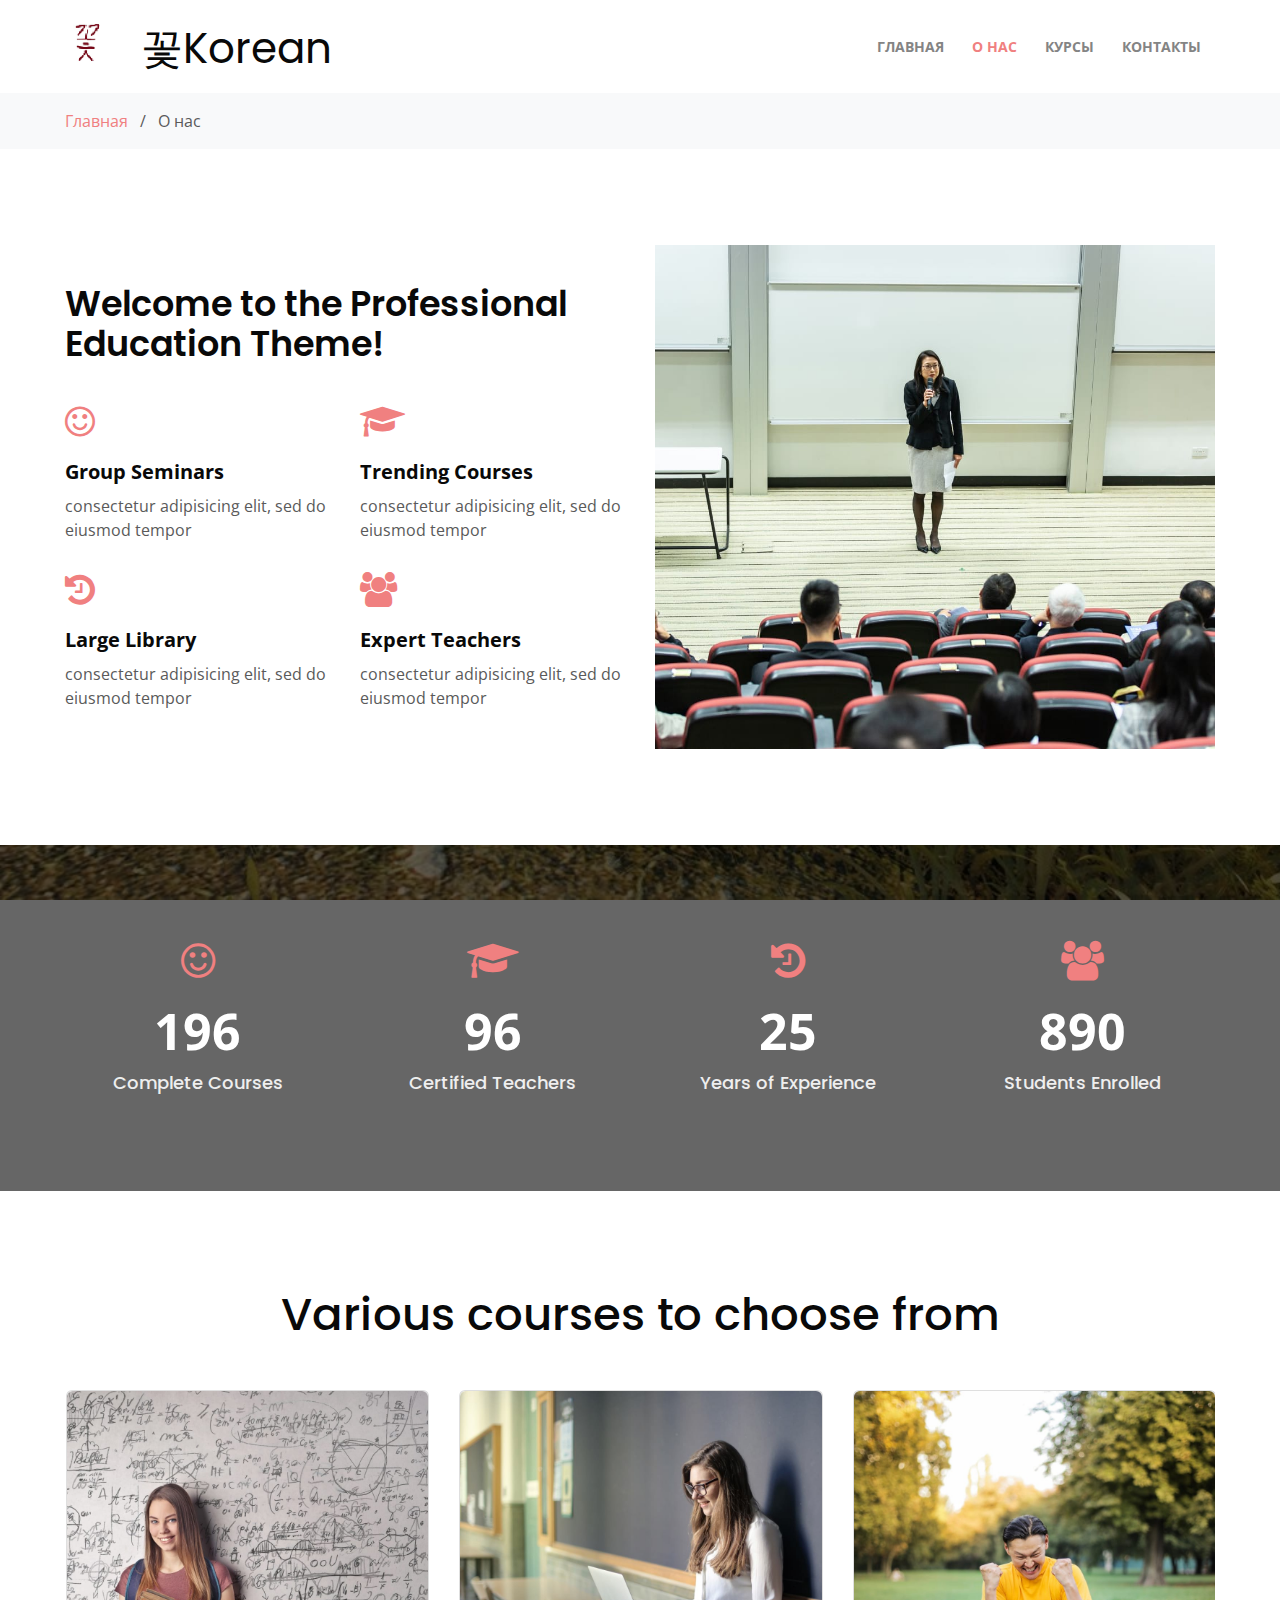
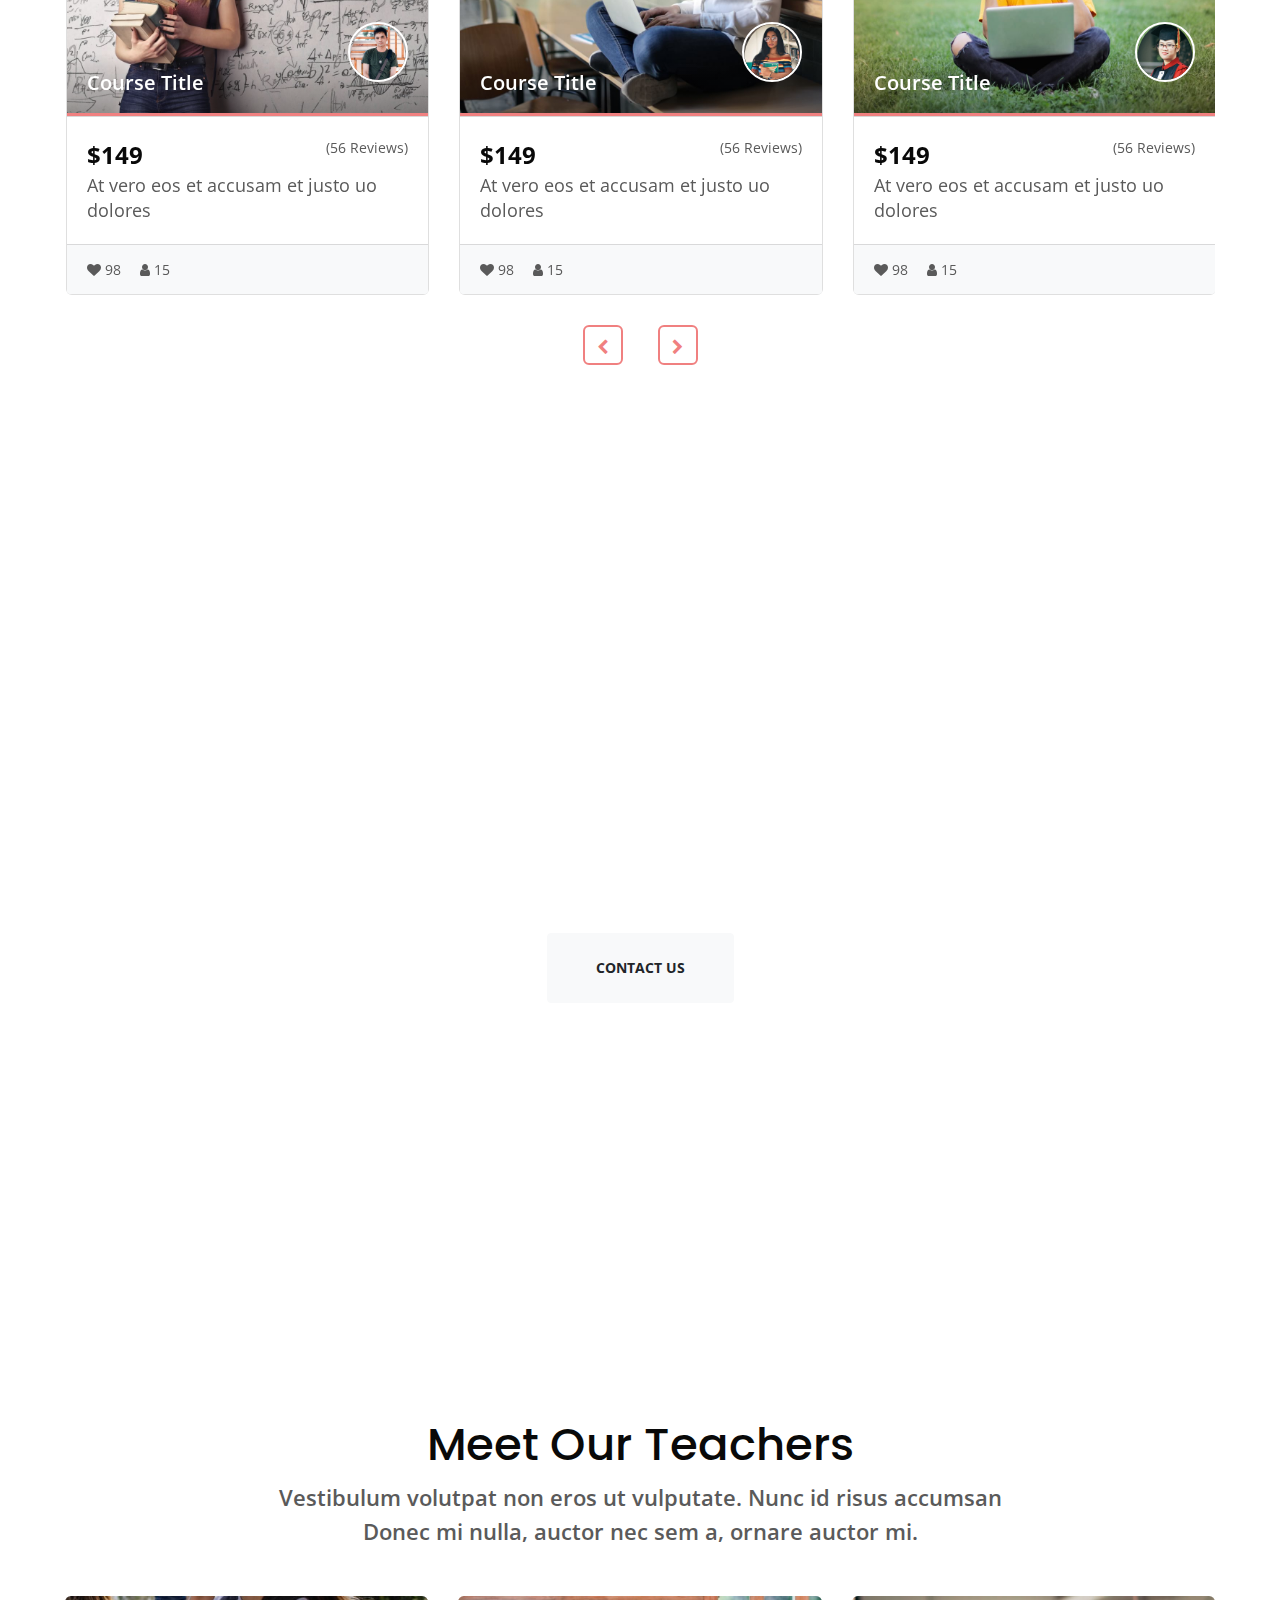
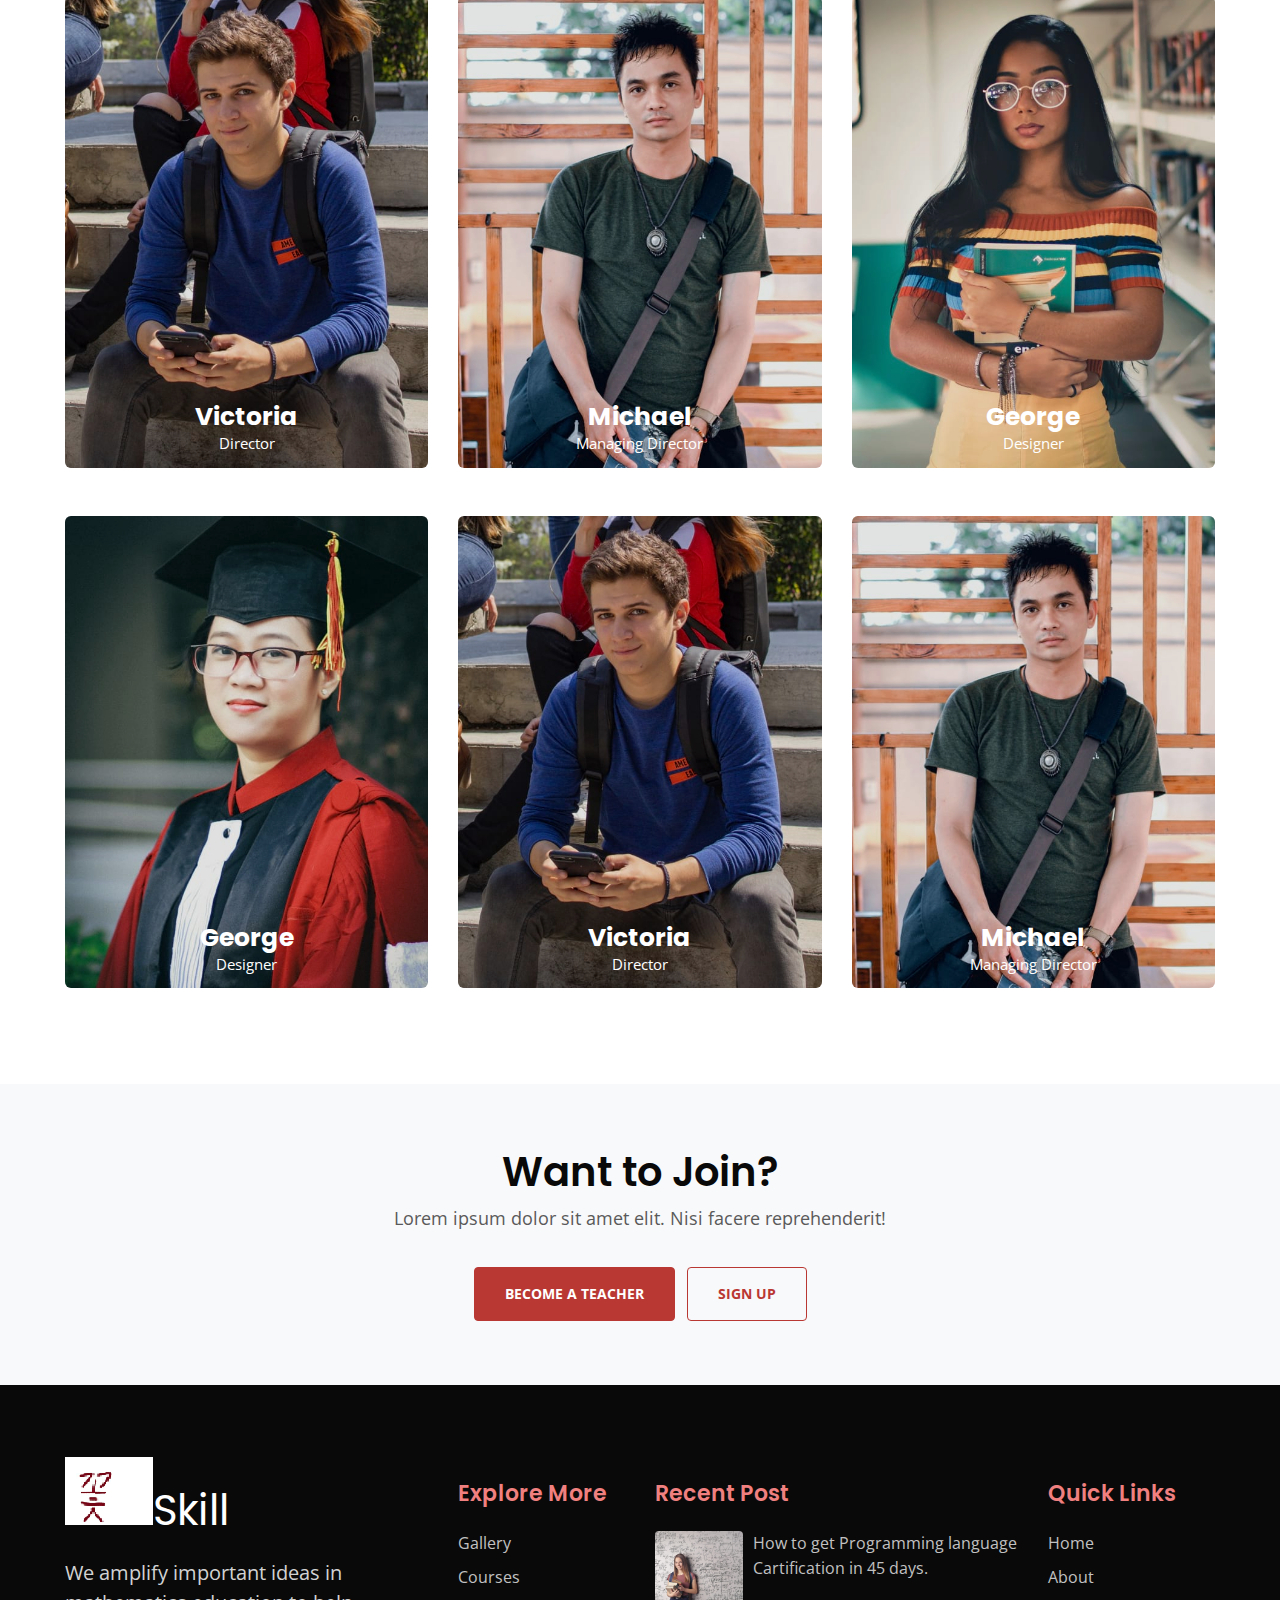
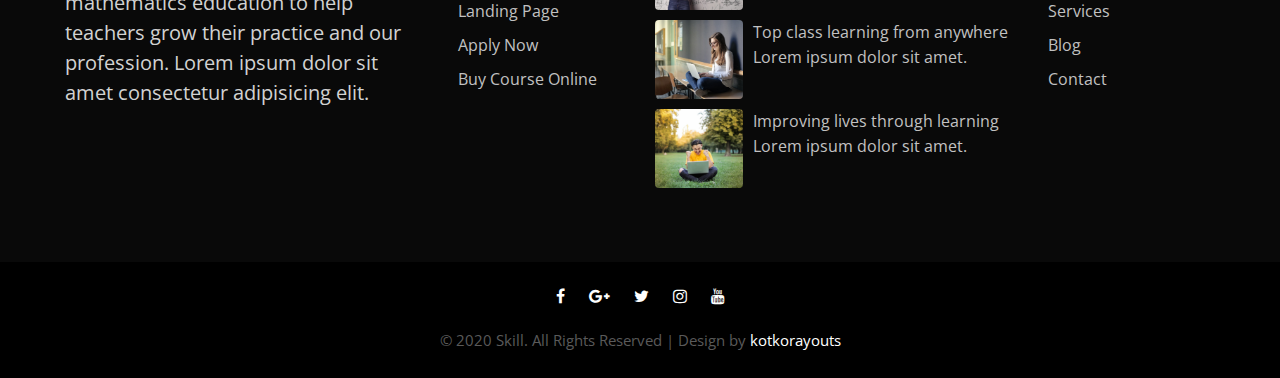
==== about.html @ 59a0b246 "first" ====
<!--
Author: kotkorayouts
Author URL: http://kotkorayouts.com
-->
<!doctype html>
<html lang="ru">
<head>
    <!-- Required meta tags -->
    <meta charset="utf-8">
    <meta name="viewport" content="width=device-width, initial-scale=1, shrink-to-fit=no">

    <title>О нас | Онлайн-Школа KotKorean</title>

    <!-- Google fonts -->
    <link href="//fonts.googleapis.com/css?family=Poppins:100,200,300,400,500,600,700,800,900&display=swap" rel="stylesheet">
    <link href="//fonts.googleapis.com/css?family=Open+Sans:300,400,600,700,800&display=swap" rel="stylesheet">

    <!-- Template CSS -->
    <link rel="stylesheet" href="assets/css/style-starter.css">
</head>
<body>
<!-- header -->
<header class="kotkor-header">
    <div class="hero-header-11">
        <div class="hero-header-11-content">
            <div class="container">
                <nav class="navbar navbar-expand-lg navbar-light py-md-2 py-0 px-0">
                    <a class="navbar-brand" href="index.html">
                        <img src="assets/images/111.png" alt="logo" title="꽃Korean" style="height:50px;" /> 꽃Korean
                    </a>
                    <button class="navbar-toggler collapsed" type="button" data-toggle="collapse" data-target="#navbarSupportedContent"
                            aria-controls="navbarSupportedContent" aria-expanded="false" aria-label="Toggle navigation">
                        <span class="navbar-toggler-icon fa icon-expand fa-bars"></span>
                        <span class="navbar-toggler-icon fa icon-close fa-times"></span>
                    </button>

                    <div class="collapse navbar-collapse" id="navbarSupportedContent">
                        <ul class="navbar-nav ml-auto">
                            <li class="nav-item @@about-active">
                                <a class="nav-link" href="index.html">Главная</a>
                            </li>
                            <li class="nav-item active">
                                <a class="nav-link" href="about.html">О нас <span class="sr-only">(current)</span></a>
                            </li>
                            <li class="nav-item @@services-active">
                                <a class="nav-link" href="services.html">Курсы</a>
                            </li>
                            <li class="nav-item @@contact-active">
                                <a class="nav-link" href="contact.html">Контакты</a>
                            </li>
                        </ul>
                    </div>
                </nav>
            </div>
        </div>
    </div>
</header>
<!-- //header -->
<!-- breadcrum -->
<section class="kotkor-skill-breadcrum">
    <div class="breadcrum">
        <div class="container">
            <p><a href="index.html">Главная</a> &nbsp; / &nbsp; О нас</p>
        </div>
    </div>
</section>
<!-- //breadcrum -->
<section class="kotkor-about1" id="about">
    <div id="cwp23-block" class="py-5">
        <div class="container py-lg-5">
            <div class="row cwp23-content align-items-center">
                <div class="col-lg-6 cwp23-text">
                    <div class="cwp23-title">
                        <h3>Welcome to the
                            Professional Education Theme! </h3>
                    </div>
                    <div class="cwp23-text-cols">
                        <div class="column">
                            <span class="fa fa-smile-o" aria-hidden="true"></span>
                            <a href="services.html">Group Seminars</a>
                            <p>consectetur adipisicing elit, sed do eiusmod tempor </p>
                        </div>
                        <div class="column">
                            <span class="fa fa-graduation-cap" aria-hidden="true"></span>
                            <a href="services.html">Trending Courses</a>
                            <p>consectetur adipisicing elit, sed do eiusmod tempor </p>
                        </div>
                        <div class="column">
                            <span class="fa fa-history" aria-hidden="true"></span>
                            <a href="services.html">Large Library</a>
                            <p>consectetur adipisicing elit, sed do eiusmod tempor </p>
                        </div>
                        <div class="column">
                            <span class="fa fa-users" aria-hidden="true"></span>
                            <a href="services.html">Expert Teachers</a>
                            <p>consectetur adipisicing elit, sed do eiusmod tempor </p>
                        </div>
                    </div>
                </div>
                <div class="col-lg-6 mt-lg-0 mt-5 cwp23-img">
                    <img src="assets/images/g6.jpg" class="img-fluid" alt="" />
                </div>
            </div>
        </div>
    </div>
</section>
<!-- stats -->
<section class="kotkor-stats py-lg-5 py-4" id="stats">
    <div class="gallery-inner container py-md-5 py-4">
        <div class="row stats-con text-white">
            <div class="col-md-3 col-6 stats_info counter_grid">
                <span class="fa fa-smile-o"></span>
                <p class="counter">196</p>
                <h4>Complete Courses</h4>
            </div>
            <div class="col-md-3 col-6 stats_info counter_grid1">
                <span class="fa fa-graduation-cap"></span>
                <p class="counter">96</p>
                <h4>Certified Teachers</h4>
            </div>
            <div class="col-md-3 col-6 stats_info counter_grid mt-md-0 mt-5">
                <span class="fa fa-history"></span>
                <p class="counter">25</p>
                <h4>Years of Experience</h4>
            </div>
            <div class="col-md-3 col-6 stats_info counter_grid2 mt-md-0 mt-5">
                <span class="fa fa-users"></span>
                <p class="counter">890</p>
                <h4>Students Enrolled</h4>
            </div>
        </div>
    </div>
</section>
<!-- //stats -->
<section class="kotkor-courses">
    <div class="blog py-5" id="courses">
        <div class="container py-lg-5">
            <div class="header-section text-center">
                <h3 class="mb-2">Various courses to choose from</h3>
            </div>

            <div class="row mt-md-5 mt-4">
                <div class="col-md-12 mx-auto">
                    <div class="owl-two owl-carousel owl-theme">
                        <div class="item">
                            <div class="card">
                                <div class="card-header p-0 position-relative">
                                    <a href="#url" class="zoom d-block">
                                        <img class="card-img-bottom d-block" src="assets/images/g1.jpg" alt="Card image cap">
                                    </a>
                                    <div class="author">
                                        <div class="author-image">
                                            <img src="assets/images/student2.jpg" class="img-fluid rounded-circle" title="Adam Ster" alt="author image">
                                        </div>
                                        <div class="course-title">
                                            <a href="#url">Course Title</a>
                                        </div>
                                    </div>
                                </div>
                                <div class="card-body course-details">
                                    <div class="price-review d-flex justify-content-between mb-1align-items-center">
                                        <p>$149</p>
                                        <a href="#url" class="reviews d-inline-block">(56 Reviews)</a>
                                    </div>
                                    <a href="#url" class="course-desc">At vero eos et accusam et
                                        justo uo dolores</a>
                                </div>
                                <div class="card-footer course-price-view">
                                    <ul class="blog-list">
                                        <li>
                                            <a href="#url"><span class="fa fa-heart"></span> 98</a>
                                        </li>
                                        <li>
                                            <a href="#url"><span class="fa fa-user"></span> 15</a>
                                        </li>
                                    </ul>
                                </div>
                            </div>
                        </div>

                        <div class="item">
                            <div class="card">
                                <div class="card-header p-0 position-relative">
                                    <a href="#url" class="zoom d-block">
                                        <img class="card-img-bottom d-block" src="assets/images/g2.jpg" alt="Card image cap">
                                    </a>
                                    <div class="author">
                                        <div class="author-image">
                                            <img src="assets/images/student3.jpg" class="img-fluid rounded-circle" title="Adam Ster" alt="author image">
                                        </div>
                                        <div class="course-title">
                                            <a href="#url">Course Title</a>
                                        </div>
                                    </div>
                                </div>
                                <div class="card-body course-details">
                                    <div class="price-review d-flex justify-content-between mb-1align-items-center">
                                        <p>$149</p>
                                        <a href="#url" class="reviews d-inline-block">(56 Reviews)</a>
                                    </div>
                                    <a href="#url" class="course-desc">At vero eos et accusam et
                                        justo uo dolores</a>
                                </div>
                                <div class="card-footer course-price-view">
                                    <ul class="blog-list">
                                        <li>
                                            <a href="#url"><span class="fa fa-heart"></span> 98</a>
                                        </li>
                                        <li>
                                            <a href="#url"><span class="fa fa-user"></span> 15</a>
                                        </li>
                                    </ul>
                                </div>
                            </div>
                        </div>

                        <div class="item">
                            <div class="card">
                                <div class="card-header p-0 position-relative">
                                    <a href="#url" class="zoom d-block">
                                        <img class="card-img-bottom d-block" src="assets/images/g3.jpg" alt="Card image cap">
                                    </a>
                                    <div class="author">
                                        <div class="author-image">
                                            <img src="assets/images/student4.jpg" class="img-fluid rounded-circle" title="Adam Ster" alt="author image">
                                        </div>
                                        <div class="course-title">
                                            <a href="#url">Course Title</a>
                                        </div>
                                    </div>
                                </div>
                                <div class="card-body course-details">
                                    <div class="price-review d-flex justify-content-between mb-1align-items-center">
                                        <p>$149</p>
                                        <a href="#url" class="reviews d-inline-block">(56 Reviews)</a>
                                    </div>
                                    <a href="#url" class="course-desc">At vero eos et accusam et
                                        justo uo dolores</a>
                                </div>
                                <div class="card-footer course-price-view">
                                    <ul class="blog-list">
                                        <li>
                                            <a href="#url"><span class="fa fa-heart"></span> 98</a>
                                        </li>
                                        <li>
                                            <a href="#url"><span class="fa fa-user"></span> 15</a>
                                        </li>
                                    </ul>
                                </div>
                            </div>
                        </div>

                        <div class="item">
                            <div class="card">
                                <div class="card-header p-0 position-relative">
                                    <a href="#url" class="zoom d-block">
                                        <img class="card-img-bottom d-block" src="assets/images/g5.jpg" alt="Card image cap">
                                    </a>
                                    <div class="author">
                                        <div class="author-image">
                                            <img src="assets/images/student1.jpg" class="img-fluid rounded-circle" title="Adam Ster" alt="author image">
                                        </div>
                                        <div class="course-title">
                                            <a href="#url">Course Title</a>
                                        </div>
                                    </div>
                                </div>
                                <div class="card-body course-details">
                                    <div class="price-review d-flex justify-content-between mb-1align-items-center">
                                        <p>$149</p>
                                        <a href="#url" class="reviews d-inline-block">(56 Reviews)</a>
                                    </div>
                                    <a href="#url" class="course-desc">At vero eos et accusam et
                                        justo uo dolores</a>
                                </div>
                                <div class="card-footer course-price-view">
                                    <ul class="blog-list">
                                        <li>
                                            <a href="#url"><span class="fa fa-heart"></span> 98</a>
                                        </li>
                                        <li>
                                            <a href="#url"><span class="fa fa-user"></span> 15</a>
                                        </li>
                                    </ul>
                                </div>
                            </div>
                        </div>

                    </div>
                </div>
            </div>

        </div>
    </div>
</section>
<!--  Intro section -->
<section class="kotkor-intro" id="intro">
    <div class="new-block top-bottom">
        <div class="container">
            <div class="middle-section text-center">
                <div class="section-width mb-5">
                    <h2 class="mb-5">We are true to ourselves, and commit to always perform at our best.</h2>
                    <a href="contact.html" class="btn btn-light theme-button py-2 px-5">Contact Us</a>
                </div>
            </div>
        </div>
    </div>
</section>
<!--  //Intro section -->
<!-- team -->
<section class="kotkor-team" id="team">
    <div class="team-block py-5">
        <div class="container py-lg-5">
            <div class="wthree-title">
                <div class="header-section text-center">
                    <h3 class="mb-2">Meet Our Teachers</h3>
                    <p>Vestibulum volutpat non eros ut vulputate. Nunc id risus accumsan Donec
                        mi nulla, auctor nec sem a, ornare auctor mi.</p>
                </div>
            </div>
            <div class="row">
                <div class="col-lg-4 col-sm-6 mt-5">
                    <div class="box16">
                        <a href="#url"><img src="assets/images/student1.jpg" alt="" class="img-fluid" /></a>
                        <div class="box-content">
                            <h3 class="title"><a href="#url">Victoria</a></h3>
                            <span class="post">Director</span>
                            <ul class="social">
                                <li>
                                    <a href="#" class="facebook">
                                        <span class="fa fa-facebook-f"></span>
                                    </a>
                                </li>
                                <li>
                                    <a href="#" class="twitter">
                                        <span class="fa fa-twitter"></span>
                                    </a>
                                </li>
                            </ul>
                        </div>
                    </div>
                </div>
                <div class="col-lg-4 col-sm-6 mt-5">
                    <div class="box16">
                        <a href="#url"><img src="assets/images/student2.jpg" alt="" class="img-fluid" /></a>
                        <div class="box-content">
                            <h3 class="title"><a href="#url">Michael</a></h3>
                            <span class="post">Managing Director</span>
                            <ul class="social">
                                <li>
                                    <a href="#" class="facebook">
                                        <span class="fa fa-facebook-f"></span>
                                    </a>
                                </li>
                                <li>
                                    <a href="#" class="twitter">
                                        <span class="fa fa-twitter"></span>
                                    </a>
                                </li>
                            </ul>
                        </div>
                    </div>
                </div>
                <div class="col-lg-4 col-sm-6 mt-5">
                    <div class="box16">
                        <a href="#url"><img src="assets/images/student3.jpg" alt="" class="img-fluid" /></a>
                        <div class="box-content">
                            <h3 class="title"><a href="#url">George</a></h3>
                            <span class="post">Designer</a></span>
                            <ul class="social">
                                <li>
                                    <a href="#" class="facebook">
                                        <span class="fa fa-facebook-f"></span>
                                    </a>
                                </li>
                                <li>
                                    <a href="#" class="twitter">
                                        <span class="fa fa-twitter"></span>
                                    </a>
                                </li>
                            </ul>
                        </div>
                    </div>
                </div>
                <div class="col-lg-4 col-sm-6 mt-5">
                    <div class="box16">
                        <a href="#url"><img src="assets/images/student4.jpg" alt="" class="img-fluid" /></a>
                        <div class="box-content">
                            <h3 class="title"><a href="#url">George</a></h3>
                            <span class="post">Designer</a></span>
                            <ul class="social">
                                <li>
                                    <a href="#" class="facebook">
                                        <span class="fa fa-facebook-f"></span>
                                    </a>
                                </li>
                                <li>
                                    <a href="#" class="twitter">
                                        <span class="fa fa-twitter"></span>
                                    </a>
                                </li>
                            </ul>
                        </div>
                    </div>
                </div>
                <div class="col-lg-4 col-sm-6 mt-5">
                    <div class="box16">
                        <a href="#url"><img src="assets/images/student1.jpg" alt="" class="img-fluid" /></a>
                        <div class="box-content">
                            <h3 class="title"><a href="#url">Victoria</a></h3>
                            <span class="post">Director</span>
                            <ul class="social">
                                <li>
                                    <a href="#" class="facebook">
                                        <span class="fa fa-facebook-f"></span>
                                    </a>
                                </li>
                                <li>
                                    <a href="#" class="twitter">
                                        <span class="fa fa-twitter"></span>
                                    </a>
                                </li>
                            </ul>
                        </div>
                    </div>
                </div>
                <div class="col-lg-4 col-sm-6 mt-5">
                    <div class="box16">
                        <a href="#url"><img src="assets/images/student2.jpg" alt="" class="img-fluid" /></a>
                        <div class="box-content">
                            <h3 class="title"><a href="#url">Michael</a></h3>
                            <span class="post">Managing Director</span>
                            <ul class="social">
                                <li>
                                    <a href="#" class="facebook">
                                        <span class="fa fa-facebook-f"></span>
                                    </a>
                                </li>
                                <li>
                                    <a href="#" class="twitter">
                                        <span class="fa fa-twitter"></span>
                                    </a>
                                </li>
                            </ul>
                        </div>
                    </div>
                </div>
            </div>
        </div>
    </div>
</section>
<!-- //team -->
<section class="kotkor-quote py-5">
    <div class="container py-lg-3">
        <h3>Want to Join?</h3>
        <p>Lorem ipsum dolor sit amet elit. Nisi facere reprehenderit!</p>
        <a href="contact.html" class="btn btn-secondary theme-button">Become a Teacher</a>
        <a href="#signup.html" class="btn btn-outline-secondary theme-button ml-2">Sign Up</a>
    </div>
</section>
<!-- footer -->
<footer class="kotkor-footer-29-main" id="footer">
    <div class="footer-29 py-5">
        <div class="container pb-lg-3">
            <div class="row footer-top-29">
                <div class="col-lg-4 col-md-6 footer-list-29 footer-1 mt-md-4">
                    <a class="footer-logo mb-md-3 mb-2" href="#url"><img src="assets/images/111.png" alt="" />Skill</a>
                    <p>We amplify important ideas in mathematics education to help teachers grow their practice and our profession. Lorem ipsum dolor sit
                        amet consectetur adipisicing elit.</p>
                </div>
                <div class="col-lg-2 col-md-6 footer-list-29 footer-2 mt-5">
                    <h6 class="footer-title-29">Explore More</h6>
                    <ul>
                        <li><a href="#gallery.html">Gallery</a></li>
                        <li><a href="#courses.html">Courses</a></li>
                        <li><a href="#landing-single.html">Landing Page</a></li>
                        <li><a href="#signup.html">Apply Now</a></li>
                        <li><a href="contact.html">Buy Course Online</a></li>
                    </ul>
                </div>
                <div class="col-lg-4 col-md-6 footer-list-29 footer-3 mt-5">
                    <div class="properties">
                        <h6 class="footer-title-29">Recent Post</h6>
                        <a class="d-grid twitter-feed" href="#blog-single.html">
                            <img src="assets/images/g1.jpg" class="img-fluid rounded" alt="">
                            <p>How to get Programming language Cartification in 45 days.</p>
                        </a>
                        <a class="d-grid twitter-feed" href="#blog-single.html">
                            <img src="assets/images/g2.jpg" class="img-fluid rounded" alt="">
                            <p>Top class learning from anywhere Lorem ipsum dolor sit amet.</p>
                        </a>
                        <a class="d-grid twitter-feed" href="#blog-single.html">
                            <img src="assets/images/g3.jpg" class="img-fluid rounded" alt="">
                            <p>Improving lives through learning Lorem ipsum dolor sit amet.</p>
                        </a>
                    </div>
                </div>
                <div class="col-lg-2 col-md-6 footer-list-29 footer-4 mt-5">
                    <h6 class="footer-title-29">Quick Links</h6>
                    <ul>
                        <li><a href="index.html">Home</a></li>
                        <li><a href="about.html">About</a></li>
                        <li><a href="services.html">Services</a></li>
                        <li><a href="#blog.html"> Blog</a></li>
                        <li><a href="contact.html">Contact</a></li>
                    </ul>
                </div>
            </div>
        </div>
    </div>
    <div id="footers14-block" class="py-3">
        <div class="container">
            <div class="footers14-bottom text-center">
                <div class="social">
                    <a href="#facebook" class="facebook"><span class="fa fa-facebook" aria-hidden="true"></span></a>
                    <a href="#google" class="google"><span class="fa fa-google-plus" aria-hidden="true"></span></a>
                    <a href="#twitter" class="twitter"><span class="fa fa-twitter" aria-hidden="true"></span></a>
                    <a href="#instagram" class="instagram"><span class="fa fa-instagram" aria-hidden="true"></span></a>
                    <a href="#youtube" class="youtube"><span class="fa fa-youtube" aria-hidden="true"></span></a>
                </div>
                <div class="copyright mt-1">
                    <p>&copy; 2020 Skill. All Rights Reserved | Design by <a href="https://kotkorayouts.com/">kotkorayouts</a></p>
                </div>
            </div>
        </div>
    </div>

    <!-- move top -->
    <button onclick="topFunction()" id="movetop" title="Go to top">
        <span class="fa fa-angle-up" aria-hidden="true"></span>
    </button>
    <script>
        // When the user scrolls down 20px from the top of the document, show the button
        window.onscroll = function () {
            scrollFunction()
        };

        function scrollFunction() {
            if (document.body.scrollTop > 20 || document.documentElement.scrollTop > 20) {
                document.getElementById("movetop").style.display = "block";
            } else {
                document.getElementById("movetop").style.display = "none";
            }
        }

        // When the user clicks on the button, scroll to the top of the document
        function topFunction() {
            document.body.scrollTop = 0;
            document.documentElement.scrollTop = 0;
        }
    </script>
    <!-- /move top -->

</footer>
<!-- Footer -->

<!-- jQuery and Bootstrap JS -->
<script src="assets/js/jquery-3.3.1.min.js"></script>
<script src="assets/js/bootstrap.min.js"></script>

<!-- Template JavaScript -->

<!-- stats number counter-->
<script src="assets/js/jquery.waypoints.min.js"></script>
<script src="assets/js/jquery.countup.js"></script>
<script>
    $('.counter').countUp();
</script>
<!-- //stats number counter -->


<!-- testimonials owlcarousel -->
<script src="assets/js/owl.carousel.js"></script>

<!-- script for owlcarousel -->
<script>
    $(document).ready(function () {
        $('.owl-one').owlCarousel({
            loop: true,
            margin: 0,
            nav: false,
            responsiveClass: true,
            autoplay: false,
            autoplayTimeout: 5000,
            autoplaySpeed: 1000,
            autoplayHoverPause: false,
            responsive: {
                0: {
                    items: 1,
                    nav: false
                },
                480: {
                    items: 1,
                    nav: false
                },
                667: {
                    items: 1,
                    nav: false
                },
                1000: {
                    items: 1,
                    nav: false
                }
            }
        })
    })
</script>
<!-- //script for owlcarousel -->
<!-- //testimonials owlcarousel -->

<!-- script for courses -->
<script>
    $(document).ready(function () {
        $('.owl-two').owlCarousel({
            loop: true,
            margin: 30,
            nav: false,
            responsiveClass: true,
            autoplay: false,
            autoplayTimeout: 5000,
            autoplaySpeed: 1000,
            autoplayHoverPause: false,
            responsive: {
                0: {
                    items: 1,
                    nav: false
                },
                480: {
                    items: 1,
                    nav: false
                },
                667: {
                    items: 2,
                    nav: false
                },
                1000: {
                    items: 3,
                    nav: false
                }
            }
        })
    })
</script>
<!-- //script for courses -->

<!-- disable body scroll which navbar is in active -->
<script>
    $(function () {
        $('.navbar-toggler').click(function () {
            $('body').toggleClass('noscroll');
        })
    });
</script>
<!-- disable body scroll which navbar is in active -->

</body>

</html>
---- assets/css/style-starter.css ----
@charset "UTF-8";

@font-face {
  font-family: 'FontAwesome';
  src: url("../fonts/fontawesome-webfont.eot?v=4.7.0");
  src: url("../fonts/fontawesome-webfont.eot?#iefix&v=4.7.0") format("embedded-opentype"), url("../fonts/fontawesome-webfont.woff2?v=4.7.0") format("woff2"), url("../fonts/fontawesome-webfont.woff?v=4.7.0") format("woff"), url("../fonts/fontawesome-webfont.ttf?v=4.7.0") format("truetype"), url("../fonts/fontawesome-webfont.svg?v=4.7.0#fontawesomeregular") format("svg");
  font-weight: normal;
  font-style: normal; }

.fa {
  display: inline-block;
  font: normal normal normal 14px/1 FontAwesome;
  font-size: inherit;
  text-rendering: auto;
  -webkit-font-smoothing: antialiased;
  -moz-osx-font-smoothing: grayscale; }

.fa-lg {
  font-size: 1.33333em;
  line-height: 0.75em;
  vertical-align: -15%; }

.fa-2x {
  font-size: 2em; }

.fa-3x {
  font-size: 3em; }

.fa-4x {
  font-size: 4em; }

.fa-5x {
  font-size: 5em; }

.fa-fw {
  width: 1.28571em;
  text-align: center; }

.fa-ul {
  padding-left: 0;
  margin-left: 2.14286em;
  list-style-type: none; }
  .fa-ul > li {
    position: relative; }

.fa-li {
  position: absolute;
  left: -2.14286em;
  width: 2.14286em;
  top: 0.14286em;
  text-align: center; }
  .fa-li.fa-lg {
    left: -1.85714em; }

.fa-border {
  padding: .2em .25em .15em;
  border: solid 0.08em #eee;
  border-radius: .1em; }

.fa-pull-left {
  float: left; }

.fa-pull-right {
  float: right; }

.fa.fa-pull-left {
  margin-right: .3em; }

.fa.fa-pull-right {
  margin-left: .3em; }

/* Deprecated as of 4.4.0 */
.pull-right {
  float: right; }

.pull-left {
  float: left; }

.fa.pull-left {
  margin-right: .3em; }

.fa.pull-right {
  margin-left: .3em; }

.fa-spin {
  -webkit-animation: fa-spin 2s infinite linear;
  animation: fa-spin 2s infinite linear; }

.fa-pulse {
  -webkit-animation: fa-spin 1s infinite steps(8);
  animation: fa-spin 1s infinite steps(8); }

@-webkit-keyframes fa-spin {
  0% {
    transform: rotate(0deg); }
  100% {
    transform: rotate(359deg); } }

@keyframes fa-spin {
  0% {
    transform: rotate(0deg); }
  100% {
    transform: rotate(359deg); } }

.fa-rotate-90 {
  -ms-filter: "progid:DXImageTransform.Microsoft.BasicImage(rotation=1)";
  transform: rotate(90deg); }

.fa-rotate-180 {
  -ms-filter: "progid:DXImageTransform.Microsoft.BasicImage(rotation=2)";
  transform: rotate(180deg); }

.fa-rotate-270 {
  -ms-filter: "progid:DXImageTransform.Microsoft.BasicImage(rotation=3)";
  transform: rotate(270deg); }

.fa-flip-horizontal {
  -ms-filter: "progid:DXImageTransform.Microsoft.BasicImage(rotation=0, mirror=1)";
  transform: scale(-1, 1); }

.fa-flip-vertical {
  -ms-filter: "progid:DXImageTransform.Microsoft.BasicImage(rotation=2, mirror=1)";
  transform: scale(1, -1); }

:root .fa-rotate-90,
:root .fa-rotate-180,
:root .fa-rotate-270,
:root .fa-flip-horizontal,
:root .fa-flip-vertical {
  -webkit-filter: none;
          filter: none; }

.fa-stack {
  position: relative;
  display: inline-block;
  width: 2em;
  height: 2em;
  line-height: 2em;
  vertical-align: middle; }

.fa-stack-1x, .fa-stack-2x {
  position: absolute;
  left: 0;
  width: 100%;
  text-align: center; }

.fa-stack-1x {
  line-height: inherit; }

.fa-stack-2x {
  font-size: 2em; }

.fa-inverse {
  color: #fff; }

/* Font Awesome uses the Unicode Private Use Area (PUA) to ensure screen
   readers do not read off random characters that represent icons */
.fa-glass:before {
  content: ""; }

.fa-music:before {
  content: ""; }

.fa-search:before {
  content: ""; }

.fa-envelope-o:before {
  content: ""; }

.fa-heart:before {
  content: ""; }

.fa-star:before {
  content: ""; }

.fa-star-o:before {
  content: ""; }

.fa-user:before {
  content: ""; }

.fa-film:before {
  content: ""; }

.fa-th-large:before {
  content: ""; }

.fa-th:before {
  content: ""; }

.fa-th-list:before {
  content: ""; }

.fa-check:before {
  content: ""; }

.fa-remove:before,
.fa-close:before,
.fa-times:before {
  content: ""; }

.fa-search-plus:before {
  content: ""; }

.fa-search-minus:before {
  content: ""; }

.fa-power-off:before {
  content: ""; }

.fa-signal:before {
  content: ""; }

.fa-gear:before,
.fa-cog:before {
  content: ""; }

.fa-trash-o:before {
  content: ""; }

.fa-home:before {
  content: ""; }

.fa-file-o:before {
  content: ""; }

.fa-clock-o:before {
  content: ""; }

.fa-road:before {
  content: ""; }

.fa-download:before {
  content: ""; }

.fa-arrow-circle-o-down:before {
  content: ""; }

.fa-arrow-circle-o-up:before {
  content: ""; }

.fa-inbox:before {
  content: ""; }

.fa-play-circle-o:before {
  content: ""; }

.fa-rotate-right:before,
.fa-repeat:before {
  content: ""; }

.fa-refresh:before {
  content: ""; }

.fa-list-alt:before {
  content: ""; }

.fa-lock:before {
  content: ""; }

.fa-flag:before {
  content: ""; }

.fa-headphones:before {
  content: ""; }

.fa-volume-off:before {
  content: ""; }

.fa-volume-down:before {
  content: ""; }

.fa-volume-up:before {
  content: ""; }

.fa-qrcode:before {
  content: ""; }

.fa-barcode:before {
  content: ""; }

.fa-tag:before {
  content: ""; }

.fa-tags:before {
  content: ""; }

.fa-book:before {
  content: ""; }

.fa-bookmark:before {
  content: ""; }

.fa-print:before {
  content: ""; }

.fa-camera:before {
  content: ""; }

.fa-font:before {
  content: ""; }

.fa-bold:before {
  content: ""; }

.fa-italic:before {
  content: ""; }

.fa-text-height:before {
  content: ""; }

.fa-text-width:before {
  content: ""; }

.fa-align-left:before {
  content: ""; }

.fa-align-center:before {
  content: ""; }

.fa-align-right:before {
  content: ""; }

.fa-align-justify:before {
  content: ""; }

.fa-list:before {
  content: ""; }

.fa-dedent:before,
.fa-outdent:before {
  content: ""; }

.fa-indent:before {
  content: ""; }

.fa-video-camera:before {
  content: ""; }

.fa-photo:before,
.fa-image:before,
.fa-picture-o:before {
  content: ""; }

.fa-pencil:before {
  content: ""; }

.fa-map-marker:before {
  content: ""; }

.fa-adjust:before {
  content: ""; }

.fa-tint:before {
  content: ""; }

.fa-edit:before,
.fa-pencil-square-o:before {
  content: ""; }

.fa-share-square-o:before {
  content: ""; }

.fa-check-square-o:before {
  content: ""; }

.fa-arrows:before {
  content: ""; }

.fa-step-backward:before {
  content: ""; }

.fa-fast-backward:before {
  content: ""; }

.fa-backward:before {
  content: ""; }

.fa-play:before {
  content: ""; }

.fa-pause:before {
  content: ""; }

.fa-stop:before {
  content: ""; }

.fa-forward:before {
  content: ""; }

.fa-fast-forward:before {
  content: ""; }

.fa-step-forward:before {
  content: ""; }

.fa-eject:before {
  content: ""; }

.fa-chevron-left:before {
  content: ""; }

.fa-chevron-right:before {
  content: ""; }

.fa-plus-circle:before {
  content: ""; }

.fa-minus-circle:before {
  content: ""; }

.fa-times-circle:before {
  content: ""; }

.fa-check-circle:before {
  content: ""; }

.fa-question-circle:before {
  content: ""; }

.fa-info-circle:before {
  content: ""; }

.fa-crosshairs:before {
  content: ""; }

.fa-times-circle-o:before {
  content: ""; }

.fa-check-circle-o:before {
  content: ""; }

.fa-ban:before {
  content: ""; }

.fa-arrow-left:before {
  content: ""; }

.fa-arrow-right:before {
  content: ""; }

.fa-arrow-up:before {
  content: ""; }

.fa-arrow-down:before {
  content: ""; }

.fa-mail-forward:before,
.fa-share:before {
  content: ""; }

.fa-expand:before {
  content: ""; }

.fa-compress:before {
  content: ""; }

.fa-plus:before {
  content: ""; }

.fa-minus:before {
  content: ""; }

.fa-asterisk:before {
  content: ""; }

.fa-exclamation-circle:before {
  content: ""; }

.fa-gift:before {
  content: ""; }

.fa-leaf:before {
  content: ""; }

.fa-fire:before {
  content: ""; }

.fa-eye:before {
  content: ""; }

.fa-eye-slash:before {
  content: ""; }

.fa-warning:before,
.fa-exclamation-triangle:before {
  content: ""; }

.fa-plane:before {
  content: ""; }

.fa-calendar:before {
  content: ""; }

.fa-random:before {
  content: ""; }

.fa-comment:before {
  content: ""; }

.fa-magnet:before {
  content: ""; }

.fa-chevron-up:before {
  content: ""; }

.fa-chevron-down:before {
  content: ""; }

.fa-retweet:before {
  content: ""; }

.fa-shopping-cart:before {
  content: ""; }

.fa-folder:before {
  content: ""; }

.fa-folder-open:before {
  content: ""; }

.fa-arrows-v:before {
  content: ""; }

.fa-arrows-h:before {
  content: ""; }

.fa-bar-chart-o:before,
.fa-bar-chart:before {
  content: ""; }

.fa-twitter-square:before {
  content: ""; }

.fa-facebook-square:before {
  content: ""; }

.fa-camera-retro:before {
  content: ""; }

.fa-key:before {
  content: ""; }

.fa-gears:before,
.fa-cogs:before {
  content: ""; }

.fa-comments:before {
  content: ""; }

.fa-thumbs-o-up:before {
  content: ""; }

.fa-thumbs-o-down:before {
  content: ""; }

.fa-star-half:before {
  content: ""; }

.fa-heart-o:before {
  content: ""; }

.fa-sign-out:before {
  content: ""; }

.fa-linkedin-square:before {
  content: ""; }

.fa-thumb-tack:before {
  content: ""; }

.fa-external-link:before {
  content: ""; }

.fa-sign-in:before {
  content: ""; }

.fa-trophy:before {
  content: ""; }

.fa-github-square:before {
  content: ""; }

.fa-upload:before {
  content: ""; }

.fa-lemon-o:before {
  content: ""; }

.fa-phone:before {
  content: ""; }

.fa-square-o:before {
  content: ""; }

.fa-bookmark-o:before {
  content: ""; }

.fa-phone-square:before {
  content: ""; }

.fa-twitter:before {
  content: ""; }

.fa-facebook-f:before,
.fa-facebook:before {
  content: ""; }

.fa-github:before {
  content: ""; }

.fa-unlock:before {
  content: ""; }

.fa-credit-card:before {
  content: ""; }

.fa-feed:before,
.fa-rss:before {
  content: ""; }

.fa-hdd-o:before {
  content: ""; }

.fa-bullhorn:before {
  content: ""; }

.fa-bell:before {
  content: ""; }

.fa-certificate:before {
  content: ""; }

.fa-hand-o-right:before {
  content: ""; }

.fa-hand-o-left:before {
  content: ""; }

.fa-hand-o-up:before {
  content: ""; }

.fa-hand-o-down:before {
  content: ""; }

.fa-arrow-circle-left:before {
  content: ""; }

.fa-arrow-circle-right:before {
  content: ""; }

.fa-arrow-circle-up:before {
  content: ""; }

.fa-arrow-circle-down:before {
  content: ""; }

.fa-globe:before {
  content: ""; }

.fa-wrench:before {
  content: ""; }

.fa-tasks:before {
  content: ""; }

.fa-filter:before {
  content: ""; }

.fa-briefcase:before {
  content: ""; }

.fa-arrows-alt:before {
  content: ""; }

.fa-group:before,
.fa-users:before {
  content: ""; }

.fa-chain:before,
.fa-link:before {
  content: ""; }

.fa-cloud:before {
  content: ""; }

.fa-flask:before {
  content: ""; }

.fa-cut:before,
.fa-scissors:before {
  content: ""; }

.fa-copy:before,
.fa-files-o:before {
  content: ""; }

.fa-paperclip:before {
  content: ""; }

.fa-save:before,
.fa-floppy-o:before {
  content: ""; }

.fa-square:before {
  content: ""; }

.fa-navicon:before,
.fa-reorder:before,
.fa-bars:before {
  content: ""; }

.fa-list-ul:before {
  content: ""; }

.fa-list-ol:before {
  content: ""; }

.fa-strikethrough:before {
  content: ""; }

.fa-underline:before {
  content: ""; }

.fa-table:before {
  content: ""; }

.fa-magic:before {
  content: ""; }

.fa-truck:before {
  content: ""; }

.fa-pinterest:before {
  content: ""; }

.fa-pinterest-square:before {
  content: ""; }

.fa-google-plus-square:before {
  content: ""; }

.fa-google-plus:before {
  content: ""; }

.fa-money:before {
  content: ""; }

.fa-caret-down:before {
  content: ""; }

.fa-caret-up:before {
  content: ""; }

.fa-caret-left:before {
  content: ""; }

.fa-caret-right:before {
  content: ""; }

.fa-columns:before {
  content: ""; }

.fa-unsorted:before,
.fa-sort:before {
  content: ""; }

.fa-sort-down:before,
.fa-sort-desc:before {
  content: ""; }

.fa-sort-up:before,
.fa-sort-asc:before {
  content: ""; }

.fa-envelope:before {
  content: ""; }

.fa-linkedin:before {
  content: ""; }

.fa-rotate-left:before,
.fa-undo:before {
  content: ""; }

.fa-legal:before,
.fa-gavel:before {
  content: ""; }

.fa-dashboard:before,
.fa-tachometer:before {
  content: ""; }

.fa-comment-o:before {
  content: ""; }

.fa-comments-o:before {
  content: ""; }

.fa-flash:before,
.fa-bolt:before {
  content: ""; }

.fa-sitemap:before {
  content: ""; }

.fa-umbrella:before {
  content: ""; }

.fa-paste:before,
.fa-clipboard:before {
  content: ""; }

.fa-lightbulb-o:before {
  content: ""; }

.fa-exchange:before {
  content: ""; }

.fa-cloud-download:before {
  content: ""; }

.fa-cloud-upload:before {
  content: ""; }

.fa-user-md:before {
  content: ""; }

.fa-stethoscope:before {
  content: ""; }

.fa-suitcase:before {
  content: ""; }

.fa-bell-o:before {
  content: ""; }

.fa-coffee:before {
  content: ""; }

.fa-cutlery:before {
  content: ""; }

.fa-file-text-o:before {
  content: ""; }

.fa-building-o:before {
  content: ""; }

.fa-hospital-o:before {
  content: ""; }

.fa-ambulance:before {
  content: ""; }

.fa-medkit:before {
  content: ""; }

.fa-fighter-jet:before {
  content: ""; }

.fa-beer:before {
  content: ""; }

.fa-h-square:before {
  content: ""; }

.fa-plus-square:before {
  content: ""; }

.fa-angle-double-left:before {
  content: ""; }

.fa-angle-double-right:before {
  content: ""; }

.fa-angle-double-up:before {
  content: ""; }

.fa-angle-double-down:before {
  content: ""; }

.fa-angle-left:before {
  content: ""; }

.fa-angle-right:before {
  content: ""; }

.fa-angle-up:before {
  content: ""; }

.fa-angle-down:before {
  content: ""; }

.fa-desktop:before {
  content: ""; }

.fa-laptop:before {
  content: ""; }

.fa-tablet:before {
  content: ""; }

.fa-mobile-phone:before,
.fa-mobile:before {
  content: ""; }

.fa-circle-o:before {
  content: ""; }

.fa-quote-left:before {
  content: ""; }

.fa-quote-right:before {
  content: ""; }

.fa-spinner:before {
  content: ""; }

.fa-circle:before {
  content: ""; }

.fa-mail-reply:before,
.fa-reply:before {
  content: ""; }

.fa-github-alt:before {
  content: ""; }

.fa-folder-o:before {
  content: ""; }

.fa-folder-open-o:before {
  content: ""; }

.fa-smile-o:before {
  content: ""; }

.fa-frown-o:before {
  content: ""; }

.fa-meh-o:before {
  content: ""; }

.fa-gamepad:before {
  content: ""; }

.fa-keyboard-o:before {
  content: ""; }

.fa-flag-o:before {
  content: ""; }

.fa-flag-checkered:before {
  content: ""; }

.fa-terminal:before {
  content: ""; }

.fa-code:before {
  content: ""; }

.fa-mail-reply-all:before,
.fa-reply-all:before {
  content: ""; }

.fa-star-half-empty:before,
.fa-star-half-full:before,
.fa-star-half-o:before {
  content: ""; }

.fa-location-arrow:before {
  content: ""; }

.fa-crop:before {
  content: ""; }

.fa-code-fork:before {
  content: ""; }

.fa-unlink:before,
.fa-chain-broken:before {
  content: ""; }

.fa-question:before {
  content: ""; }

.fa-info:before {
  content: ""; }

.fa-exclamation:before {
  content: ""; }

.fa-superscript:before {
  content: ""; }

.fa-subscript:before {
  content: ""; }

.fa-eraser:before {
  content: ""; }

.fa-puzzle-piece:before {
  content: ""; }

.fa-microphone:before {
  content: ""; }

.fa-microphone-slash:before {
  content: ""; }

.fa-shield:before {
  content: ""; }

.fa-calendar-o:before {
  content: ""; }

.fa-fire-extinguisher:before {
  content: ""; }

.fa-rocket:before {
  content: ""; }

.fa-maxcdn:before {
  content: ""; }

.fa-chevron-circle-left:before {
  content: ""; }

.fa-chevron-circle-right:before {
  content: ""; }

.fa-chevron-circle-up:before {
  content: ""; }

.fa-chevron-circle-down:before {
  content: ""; }

.fa-html5:before {
  content: ""; }

.fa-css3:before {
  content: ""; }

.fa-anchor:before {
  content: ""; }

.fa-unlock-alt:before {
  content: ""; }

.fa-bullseye:before {
  content: ""; }

.fa-ellipsis-h:before {
  content: ""; }

.fa-ellipsis-v:before {
  content: ""; }

.fa-rss-square:before {
  content: ""; }

.fa-play-circle:before {
  content: ""; }

.fa-ticket:before {
  content: ""; }

.fa-minus-square:before {
  content: ""; }

.fa-minus-square-o:before {
  content: ""; }

.fa-level-up:before {
  content: ""; }

.fa-level-down:before {
  content: ""; }

.fa-check-square:before {
  content: ""; }

.fa-pencil-square:before {
  content: ""; }

.fa-external-link-square:before {
  content: ""; }

.fa-share-square:before {
  content: ""; }

.fa-compass:before {
  content: ""; }

.fa-toggle-down:before,
.fa-caret-square-o-down:before {
  content: ""; }

.fa-toggle-up:before,
.fa-caret-square-o-up:before {
  content: ""; }

.fa-toggle-right:before,
.fa-caret-square-o-right:before {
  content: ""; }

.fa-euro:before,
.fa-eur:before {
  content: ""; }

.fa-gbp:before {
  content: ""; }

.fa-dollar:before,
.fa-usd:before {
  content: ""; }

.fa-rupee:before,
.fa-inr:before {
  content: ""; }

.fa-cny:before,
.fa-rmb:before,
.fa-yen:before,
.fa-jpy:before {
  content: ""; }

.fa-ruble:before,
.fa-rouble:before,
.fa-rub:before {
  content: ""; }

.fa-won:before,
.fa-krw:before {
  content: ""; }

.fa-bitcoin:before,
.fa-btc:before {
  content: ""; }

.fa-file:before {
  content: ""; }

.fa-file-text:before {
  content: ""; }

.fa-sort-alpha-asc:before {
  content: ""; }

.fa-sort-alpha-desc:before {
  content: ""; }

.fa-sort-amount-asc:before {
  content: ""; }

.fa-sort-amount-desc:before {
  content: ""; }

.fa-sort-numeric-asc:before {
  content: ""; }

.fa-sort-numeric-desc:before {
  content: ""; }

.fa-thumbs-up:before {
  content: ""; }

.fa-thumbs-down:before {
  content: ""; }

.fa-youtube-square:before {
  content: ""; }

.fa-youtube:before {
  content: ""; }

.fa-xing:before {
  content: ""; }

.fa-xing-square:before {
  content: ""; }

.fa-youtube-play:before {
  content: ""; }

.fa-dropbox:before {
  content: ""; }

.fa-stack-overflow:before {
  content: ""; }

.fa-instagram:before {
  content: ""; }

.fa-flickr:before {
  content: ""; }

.fa-adn:before {
  content: ""; }

.fa-bitbucket:before {
  content: ""; }

.fa-bitbucket-square:before {
  content: ""; }

.fa-tumblr:before {
  content: ""; }

.fa-tumblr-square:before {
  content: ""; }

.fa-long-arrow-down:before {
  content: ""; }

.fa-long-arrow-up:before {
  content: ""; }

.fa-long-arrow-left:before {
  content: ""; }

.fa-long-arrow-right:before {
  content: ""; }

.fa-apple:before {
  content: ""; }

.fa-windows:before {
  content: ""; }

.fa-android:before {
  content: ""; }

.fa-linux:before {
  content: ""; }

.fa-dribbble:before {
  content: ""; }

.fa-skype:before {
  content: ""; }

.fa-foursquare:before {
  content: ""; }

.fa-trello:before {
  content: ""; }

.fa-female:before {
  content: ""; }

.fa-male:before {
  content: ""; }

.fa-gittip:before,
.fa-gratipay:before {
  content: ""; }

.fa-sun-o:before {
  content: ""; }

.fa-moon-o:before {
  content: ""; }

.fa-archive:before {
  content: ""; }

.fa-bug:before {
  content: ""; }

.fa-vk:before {
  content: ""; }

.fa-weibo:before {
  content: ""; }

.fa-renren:before {
  content: ""; }

.fa-pagelines:before {
  content: ""; }

.fa-stack-exchange:before {
  content: ""; }

.fa-arrow-circle-o-right:before {
  content: ""; }

.fa-arrow-circle-o-left:before {
  content: ""; }

.fa-toggle-left:before,
.fa-caret-square-o-left:before {
  content: ""; }

.fa-dot-circle-o:before {
  content: ""; }

.fa-wheelchair:before {
  content: ""; }

.fa-vimeo-square:before {
  content: ""; }

.fa-turkish-lira:before,
.fa-try:before {
  content: ""; }

.fa-plus-square-o:before {
  content: ""; }

.fa-space-shuttle:before {
  content: ""; }

.fa-slack:before {
  content: ""; }

.fa-envelope-square:before {
  content: ""; }

.fa-wordpress:before {
  content: ""; }

.fa-openid:before {
  content: ""; }

.fa-institution:before,
.fa-bank:before,
.fa-university:before {
  content: ""; }

.fa-mortar-board:before,
.fa-graduation-cap:before {
  content: ""; }

.fa-yahoo:before {
  content: ""; }

.fa-google:before {
  content: ""; }

.fa-reddit:before {
  content: ""; }

.fa-reddit-square:before {
  content: ""; }

.fa-stumbleupon-circle:before {
  content: ""; }

.fa-stumbleupon:before {
  content: ""; }

.fa-delicious:before {
  content: ""; }

.fa-digg:before {
  content: ""; }

.fa-pied-piper-pp:before {
  content: ""; }

.fa-pied-piper-alt:before {
  content: ""; }

.fa-drupal:before {
  content: ""; }

.fa-joomla:before {
  content: ""; }

.fa-language:before {
  content: ""; }

.fa-fax:before {
  content: ""; }

.fa-building:before {
  content: ""; }

.fa-child:before {
  content: ""; }

.fa-paw:before {
  content: ""; }

.fa-spoon:before {
  content: ""; }

.fa-cube:before {
  content: ""; }

.fa-cubes:before {
  content: ""; }

.fa-behance:before {
  content: ""; }

.fa-behance-square:before {
  content: ""; }

.fa-steam:before {
  content: ""; }

.fa-steam-square:before {
  content: ""; }

.fa-recycle:before {
  content: ""; }

.fa-automobile:before,
.fa-car:before {
  content: ""; }

.fa-cab:before,
.fa-taxi:before {
  content: ""; }

.fa-tree:before {
  content: ""; }

.fa-spotify:before {
  content: ""; }

.fa-deviantart:before {
  content: ""; }

.fa-soundcloud:before {
  content: ""; }

.fa-database:before {
  content: ""; }

.fa-file-pdf-o:before {
  content: ""; }

.fa-file-word-o:before {
  content: ""; }

.fa-file-excel-o:before {
  content: ""; }

.fa-file-powerpoint-o:before {
  content: ""; }

.fa-file-photo-o:before,
.fa-file-picture-o:before,
.fa-file-image-o:before {
  content: ""; }

.fa-file-zip-o:before,
.fa-file-archive-o:before {
  content: ""; }

.fa-file-sound-o:before,
.fa-file-audio-o:before {
  content: ""; }

.fa-file-movie-o:before,
.fa-file-video-o:before {
  content: ""; }

.fa-file-code-o:before {
  content: ""; }

.fa-vine:before {
  content: ""; }

.fa-codepen:before {
  content: ""; }

.fa-jsfiddle:before {
  content: ""; }

.fa-life-bouy:before,
.fa-life-buoy:before,
.fa-life-saver:before,
.fa-support:before,
.fa-life-ring:before {
  content: ""; }

.fa-circle-o-notch:before {
  content: ""; }

.fa-ra:before,
.fa-resistance:before,
.fa-rebel:before {
  content: ""; }

.fa-ge:before,
.fa-empire:before {
  content: ""; }

.fa-git-square:before {
  content: ""; }

.fa-git:before {
  content: ""; }

.fa-y-combinator-square:before,
.fa-yc-square:before,
.fa-hacker-news:before {
  content: ""; }

.fa-tencent-weibo:before {
  content: ""; }

.fa-qq:before {
  content: ""; }

.fa-wechat:before,
.fa-weixin:before {
  content: ""; }

.fa-send:before,
.fa-paper-plane:before {
  content: ""; }

.fa-send-o:before,
.fa-paper-plane-o:before {
  content: ""; }

.fa-history:before {
  content: ""; }

.fa-circle-thin:before {
  content: ""; }

.fa-header:before {
  content: ""; }

.fa-paragraph:before {
  content: ""; }

.fa-sliders:before {
  content: ""; }

.fa-share-alt:before {
  content: ""; }

.fa-share-alt-square:before {
  content: ""; }

.fa-bomb:before {
  content: ""; }

.fa-soccer-ball-o:before,
.fa-futbol-o:before {
  content: ""; }

.fa-tty:before {
  content: ""; }

.fa-binoculars:before {
  content: ""; }

.fa-plug:before {
  content: ""; }

.fa-slideshare:before {
  content: ""; }

.fa-twitch:before {
  content: ""; }

.fa-yelp:before {
  content: ""; }

.fa-newspaper-o:before {
  content: ""; }

.fa-wifi:before {
  content: ""; }

.fa-calculator:before {
  content: ""; }

.fa-paypal:before {
  content: ""; }

.fa-google-wallet:before {
  content: ""; }

.fa-cc-visa:before {
  content: ""; }

.fa-cc-mastercard:before {
  content: ""; }

.fa-cc-discover:before {
  content: ""; }

.fa-cc-amex:before {
  content: ""; }

.fa-cc-paypal:before {
  content: ""; }

.fa-cc-stripe:before {
  content: ""; }

.fa-bell-slash:before {
  content: ""; }

.fa-bell-slash-o:before {
  content: ""; }

.fa-trash:before {
  content: ""; }

.fa-copyright:before {
  content: ""; }

.fa-at:before {
  content: ""; }

.fa-eyedropper:before {
  content: ""; }

.fa-paint-brush:before {
  content: ""; }

.fa-birthday-cake:before {
  content: ""; }

.fa-area-chart:before {
  content: ""; }

.fa-pie-chart:before {
  content: ""; }

.fa-line-chart:before {
  content: ""; }

.fa-lastfm:before {
  content: ""; }

.fa-lastfm-square:before {
  content: ""; }

.fa-toggle-off:before {
  content: ""; }

.fa-toggle-on:before {
  content: ""; }

.fa-bicycle:before {
  content: ""; }

.fa-bus:before {
  content: ""; }

.fa-ioxhost:before {
  content: ""; }

.fa-angellist:before {
  content: ""; }

.fa-cc:before {
  content: ""; }

.fa-shekel:before,
.fa-sheqel:before,
.fa-ils:before {
  content: ""; }

.fa-meanpath:before {
  content: ""; }

.fa-buysellads:before {
  content: ""; }

.fa-connectdevelop:before {
  content: ""; }

.fa-dashcube:before {
  content: ""; }

.fa-forumbee:before {
  content: ""; }

.fa-leanpub:before {
  content: ""; }

.fa-sellsy:before {
  content: ""; }

.fa-shirtsinbulk:before {
  content: ""; }

.fa-simplybuilt:before {
  content: ""; }

.fa-skyatlas:before {
  content: ""; }

.fa-cart-plus:before {
  content: ""; }

.fa-cart-arrow-down:before {
  content: ""; }

.fa-diamond:before {
  content: ""; }

.fa-ship:before {
  content: ""; }

.fa-user-secret:before {
  content: ""; }

.fa-motorcycle:before {
  content: ""; }

.fa-street-view:before {
  content: ""; }

.fa-heartbeat:before {
  content: ""; }

.fa-venus:before {
  content: ""; }

.fa-mars:before {
  content: ""; }

.fa-mercury:before {
  content: ""; }

.fa-intersex:before,
.fa-transgender:before {
  content: ""; }

.fa-transgender-alt:before {
  content: ""; }

.fa-venus-double:before {
  content: ""; }

.fa-mars-double:before {
  content: ""; }

.fa-venus-mars:before {
  content: ""; }

.fa-mars-stroke:before {
  content: ""; }

.fa-mars-stroke-v:before {
  content: ""; }

.fa-mars-stroke-h:before {
  content: ""; }

.fa-neuter:before {
  content: ""; }

.fa-genderless:before {
  content: ""; }

.fa-facebook-official:before {
  content: ""; }

.fa-pinterest-p:before {
  content: ""; }

.fa-whatsapp:before {
  content: ""; }

.fa-server:before {
  content: ""; }

.fa-user-plus:before {
  content: ""; }

.fa-user-times:before {
  content: ""; }

.fa-hotel:before,
.fa-bed:before {
  content: ""; }

.fa-viacoin:before {
  content: ""; }

.fa-train:before {
  content: ""; }

.fa-subway:before {
  content: ""; }

.fa-medium:before {
  content: ""; }

.fa-yc:before,
.fa-y-combinator:before {
  content: ""; }

.fa-optin-monster:before {
  content: ""; }

.fa-opencart:before {
  content: ""; }

.fa-expeditedssl:before {
  content: ""; }

.fa-battery-4:before,
.fa-battery:before,
.fa-battery-full:before {
  content: ""; }

.fa-battery-3:before,
.fa-battery-three-quarters:before {
  content: ""; }

.fa-battery-2:before,
.fa-battery-half:before {
  content: ""; }

.fa-battery-1:before,
.fa-battery-quarter:before {
  content: ""; }

.fa-battery-0:before,
.fa-battery-empty:before {
  content: ""; }

.fa-mouse-pointer:before {
  content: ""; }

.fa-i-cursor:before {
  content: ""; }

.fa-object-group:before {
  content: ""; }

.fa-object-ungroup:before {
  content: ""; }

.fa-sticky-note:before {
  content: ""; }

.fa-sticky-note-o:before {
  content: ""; }

.fa-cc-jcb:before {
  content: ""; }

.fa-cc-diners-club:before {
  content: ""; }

.fa-clone:before {
  content: ""; }

.fa-balance-scale:before {
  content: ""; }

.fa-hourglass-o:before {
  content: ""; }

.fa-hourglass-1:before,
.fa-hourglass-start:before {
  content: ""; }

.fa-hourglass-2:before,
.fa-hourglass-half:before {
  content: ""; }

.fa-hourglass-3:before,
.fa-hourglass-end:before {
  content: ""; }

.fa-hourglass:before {
  content: ""; }

.fa-hand-grab-o:before,
.fa-hand-rock-o:before {
  content: ""; }

.fa-hand-stop-o:before,
.fa-hand-paper-o:before {
  content: ""; }

.fa-hand-scissors-o:before {
  content: ""; }

.fa-hand-lizard-o:before {
  content: ""; }

.fa-hand-spock-o:before {
  content: ""; }

.fa-hand-pointer-o:before {
  content: ""; }

.fa-hand-peace-o:before {
  content: ""; }

.fa-trademark:before {
  content: ""; }

.fa-registered:before {
  content: ""; }

.fa-creative-commons:before {
  content: ""; }

.fa-gg:before {
  content: ""; }

.fa-gg-circle:before {
  content: ""; }

.fa-tripadvisor:before {
  content: ""; }

.fa-odnoklassniki:before {
  content: ""; }

.fa-odnoklassniki-square:before {
  content: ""; }

.fa-get-pocket:before {
  content: ""; }

.fa-wikipedia-w:before {
  content: ""; }

.fa-safari:before {
  content: ""; }

.fa-chrome:before {
  content: ""; }

.fa-firefox:before {
  content: ""; }

.fa-opera:before {
  content: ""; }

.fa-internet-explorer:before {
  content: ""; }

.fa-tv:before,
.fa-television:before {
  content: ""; }

.fa-contao:before {
  content: ""; }

.fa-500px:before {
  content: ""; }

.fa-amazon:before {
  content: ""; }

.fa-calendar-plus-o:before {
  content: ""; }

.fa-calendar-minus-o:before {
  content: ""; }

.fa-calendar-times-o:before {
  content: ""; }

.fa-calendar-check-o:before {
  content: ""; }

.fa-industry:before {
  content: ""; }

.fa-map-pin:before {
  content: ""; }

.fa-map-signs:before {
  content: ""; }

.fa-map-o:before {
  content: ""; }

.fa-map:before {
  content: ""; }

.fa-commenting:before {
  content: ""; }

.fa-commenting-o:before {
  content: ""; }

.fa-houzz:before {
  content: ""; }

.fa-vimeo:before {
  content: ""; }

.fa-black-tie:before {
  content: ""; }

.fa-fonticons:before {
  content: ""; }

.fa-reddit-alien:before {
  content: ""; }

.fa-edge:before {
  content: ""; }

.fa-credit-card-alt:before {
  content: ""; }

.fa-codiepie:before {
  content: ""; }

.fa-modx:before {
  content: ""; }

.fa-fort-awesome:before {
  content: ""; }

.fa-usb:before {
  content: ""; }

.fa-product-hunt:before {
  content: ""; }

.fa-mixcloud:before {
  content: ""; }

.fa-scribd:before {
  content: ""; }

.fa-pause-circle:before {
  content: ""; }

.fa-pause-circle-o:before {
  content: ""; }

.fa-stop-circle:before {
  content: ""; }

.fa-stop-circle-o:before {
  content: ""; }

.fa-shopping-bag:before {
  content: ""; }

.fa-shopping-basket:before {
  content: ""; }

.fa-hashtag:before {
  content: ""; }

.fa-bluetooth:before {
  content: ""; }

.fa-bluetooth-b:before {
  content: ""; }

.fa-percent:before {
  content: ""; }

.fa-gitlab:before {
  content: ""; }

.fa-wpbeginner:before {
  content: ""; }

.fa-wpforms:before {
  content: ""; }

.fa-envira:before {
  content: ""; }

.fa-universal-access:before {
  content: ""; }

.fa-wheelchair-alt:before {
  content: ""; }

.fa-question-circle-o:before {
  content: ""; }

.fa-blind:before {
  content: ""; }

.fa-audio-description:before {
  content: ""; }

.fa-volume-control-phone:before {
  content: ""; }

.fa-braille:before {
  content: ""; }

.fa-assistive-listening-systems:before {
  content: ""; }

.fa-asl-interpreting:before,
.fa-american-sign-language-interpreting:before {
  content: ""; }

.fa-deafness:before,
.fa-hard-of-hearing:before,
.fa-deaf:before {
  content: ""; }

.fa-glide:before {
  content: ""; }

.fa-glide-g:before {
  content: ""; }

.fa-signing:before,
.fa-sign-language:before {
  content: ""; }

.fa-low-vision:before {
  content: ""; }

.fa-viadeo:before {
  content: ""; }

.fa-viadeo-square:before {
  content: ""; }

.fa-snapchat:before {
  content: ""; }

.fa-snapchat-ghost:before {
  content: ""; }

.fa-snapchat-square:before {
  content: ""; }

.fa-pied-piper:before {
  content: ""; }

.fa-first-order:before {
  content: ""; }

.fa-yoast:before {
  content: ""; }

.fa-themeisle:before {
  content: ""; }

.fa-google-plus-circle:before,
.fa-google-plus-official:before {
  content: ""; }

.fa-fa:before,
.fa-font-awesome:before {
  content: ""; }

.fa-handshake-o:before {
  content: ""; }

.fa-envelope-open:before {
  content: ""; }

.fa-envelope-open-o:before {
  content: ""; }

.fa-linode:before {
  content: ""; }

.fa-address-book:before {
  content: ""; }

.fa-address-book-o:before {
  content: ""; }

.fa-vcard:before,
.fa-address-card:before {
  content: ""; }

.fa-vcard-o:before,
.fa-address-card-o:before {
  content: ""; }

.fa-user-circle:before {
  content: ""; }

.fa-user-circle-o:before {
  content: ""; }

.fa-user-o:before {
  content: ""; }

.fa-id-badge:before {
  content: ""; }

.fa-drivers-license:before,
.fa-id-card:before {
  content: ""; }

.fa-drivers-license-o:before,
.fa-id-card-o:before {
  content: ""; }

.fa-quora:before {
  content: ""; }

.fa-free-code-camp:before {
  content: ""; }

.fa-telegram:before {
  content: ""; }

.fa-thermometer-4:before,
.fa-thermometer:before,
.fa-thermometer-full:before {
  content: ""; }

.fa-thermometer-3:before,
.fa-thermometer-three-quarters:before {
  content: ""; }

.fa-thermometer-2:before,
.fa-thermometer-half:before {
  content: ""; }

.fa-thermometer-1:before,
.fa-thermometer-quarter:before {
  content: ""; }

.fa-thermometer-0:before,
.fa-thermometer-empty:before {
  content: ""; }

.fa-shower:before {
  content: ""; }

.fa-bathtub:before,
.fa-s15:before,
.fa-bath:before {
  content: ""; }

.fa-podcast:before {
  content: ""; }

.fa-window-maximize:before {
  content: ""; }

.fa-window-minimize:before {
  content: ""; }

.fa-window-restore:before {
  content: ""; }

.fa-times-rectangle:before,
.fa-window-close:before {
  content: ""; }

.fa-times-rectangle-o:before,
.fa-window-close-o:before {
  content: ""; }

.fa-bandcamp:before {
  content: ""; }

.fa-grav:before {
  content: ""; }

.fa-etsy:before {
  content: ""; }

.fa-imdb:before {
  content: ""; }

.fa-ravelry:before {
  content: ""; }

.fa-eercast:before {
  content: ""; }

.fa-microchip:before {
  content: ""; }

.fa-snowflake-o:before {
  content: ""; }

.fa-superpowers:before {
  content: ""; }

.fa-wpexplorer:before {
  content: ""; }

.fa-meetup:before {
  content: ""; }

.sr-only {
  position: absolute;
  width: 1px;
  height: 1px;
  padding: 0;
  margin: -1px;
  overflow: hidden;
  clip: rect(0, 0, 0, 0);
  border: 0; }

.sr-only-focusable:active, .sr-only-focusable:focus {
  position: static;
  width: auto;
  height: auto;
  margin: 0;
  overflow: visible;
  clip: auto; }

/*!
 * Bootstrap v4.4.1 (https://getbootstrap.com/)
 * Copyright 2011-2019 The Bootstrap Authors
 * Copyright 2011-2019 Twitter, Inc.
 * Licensed under MIT (https://github.com/twbs/bootstrap/blob/master/LICENSE)
 */
:root {
  --blue: #007bff;
  --indigo: #6610f2;
  --purple: #6f42c1;
  --pink: #e83e8c;
  --red: #dc3545;
  --orange: #fd7e14;
  --yellow: #ffc107;
  --green: #28a745;
  --teal: #20c997;
  --cyan: #17a2b8;
  --white: #fff;
  --gray: #6c757d;
  --gray-dark: #343a40;
  --primary: #f08080;
  --secondary: #ba3833;
  --success: #28a745;
  --info: #17a2b8;
  --warning: #ffc107;
  --danger: #dc3545;
  --light: #f8f9fa;
  --dark: #343a40;
  --breakpoint-xs: 0;
  --breakpoint-sm: 576px;
  --breakpoint-md: 768px;
  --breakpoint-lg: 992px;
  --breakpoint-xl: 1200px;
  --font-family-sans-serif: -apple-system, BlinkMacSystemFont, "Segoe UI", Roboto, "Helvetica Neue", Arial, "Noto Sans", sans-serif, "Apple Color Emoji", "Segoe UI Emoji", "Segoe UI Symbol", "Noto Color Emoji";
  --font-family-monospace: SFMono-Regular, Menlo, Monaco, Consolas, "Liberation Mono", "Courier New", monospace; }

*,
*::before,
*::after {
  box-sizing: border-box; }

html {
  font-family: sans-serif;
  line-height: 1.15;
  -webkit-text-size-adjust: 100%;
  -webkit-tap-highlight-color: rgba(0, 0, 0, 0); }

article, aside, figcaption, figure, footer, header, hgroup, main, nav, section {
  display: block; }

body {
  margin: 0;
  font-family: -apple-system, BlinkMacSystemFont, "Segoe UI", Roboto, "Helvetica Neue", Arial, "Noto Sans", sans-serif, "Apple Color Emoji", "Segoe UI Emoji", "Segoe UI Symbol", "Noto Color Emoji";
  font-size: 1rem;
  font-weight: 400;
  line-height: 1.5;
  color: #212529;
  text-align: left;
  background-color: #fff; }

[tabindex="-1"]:focus:not(:focus-visible) {
  outline: 0 !important; }

hr {
  box-sizing: content-box;
  height: 0;
  overflow: visible; }

h1, h2, h3, h4, h5, h6 {
  margin-top: 0;
  margin-bottom: 0.5rem; }

p {
  margin-top: 0;
  margin-bottom: 1rem; }

abbr[title],
abbr[data-original-title] {
  text-decoration: underline;
  -webkit-text-decoration: underline dotted;
          text-decoration: underline dotted;
  cursor: help;
  border-bottom: 0;
  -webkit-text-decoration-skip-ink: none;
          text-decoration-skip-ink: none; }

address {
  margin-bottom: 1rem;
  font-style: normal;
  line-height: inherit; }

ol,
ul,
dl {
  margin-top: 0;
  margin-bottom: 1rem; }

ol ol,
ul ul,
ol ul,
ul ol {
  margin-bottom: 0; }

dt {
  font-weight: 700; }

dd {
  margin-bottom: .5rem;
  margin-left: 0; }

blockquote {
  margin: 0 0 1rem; }

b,
strong {
  font-weight: bolder; }

small {
  font-size: 80%; }

sub,
sup {
  position: relative;
  font-size: 75%;
  line-height: 0;
  vertical-align: baseline; }

sub {
  bottom: -.25em; }

sup {
  top: -.5em; }

a {
  color: #f08080;
  text-decoration: none;
  background-color: transparent; }
  a:hover {
    color: #ff0000;
    text-decoration: underline; }

a:not([href]) {
  color: inherit;
  text-decoration: none; }
  a:not([href]):hover {
    color: inherit;
    text-decoration: none; }

pre,
code,
kbd,
samp {
  font-family: SFMono-Regular, Menlo, Monaco, Consolas, "Liberation Mono", "Courier New", monospace;
  font-size: 1em; }

pre {
  margin-top: 0;
  margin-bottom: 1rem;
  overflow: auto; }

figure {
  margin: 0 0 1rem; }

img {
  vertical-align: middle;
  border-style: none; }

svg {
  overflow: hidden;
  vertical-align: middle; }

table {
  border-collapse: collapse; }

caption {
  padding-top: 0.75rem;
  padding-bottom: 0.75rem;
  color: #6c757d;
  text-align: left;
  caption-side: bottom; }

th {
  text-align: inherit; }

label {
  display: inline-block;
  margin-bottom: 0.5rem; }

button {
  border-radius: 0; }

button:focus {
  outline: 1px dotted;
  outline: 5px auto -webkit-focus-ring-color; }

input,
button,
select,
optgroup,
textarea {
  margin: 0;
  font-family: inherit;
  font-size: inherit;
  line-height: inherit; }

button,
input {
  overflow: visible; }

button,
select {
  text-transform: none; }

select {
  word-wrap: normal; }

button,
[type="button"],
[type="reset"],
[type="submit"] {
  -webkit-appearance: button; }

button:not(:disabled),
[type="button"]:not(:disabled),
[type="reset"]:not(:disabled),
[type="submit"]:not(:disabled) {
  cursor: pointer; }

button::-moz-focus-inner,
[type="button"]::-moz-focus-inner,
[type="reset"]::-moz-focus-inner,
[type="submit"]::-moz-focus-inner {
  padding: 0;
  border-style: none; }

input[type="radio"],
input[type="checkbox"] {
  box-sizing: border-box;
  padding: 0; }

input[type="date"],
input[type="time"],
input[type="datetime-local"],
input[type="month"] {
  -webkit-appearance: listbox; }

textarea {
  overflow: auto;
  resize: vertical; }

fieldset {
  min-width: 0;
  padding: 0;
  margin: 0;
  border: 0; }

legend {
  display: block;
  width: 100%;
  max-width: 100%;
  padding: 0;
  margin-bottom: .5rem;
  font-size: 1.5rem;
  line-height: inherit;
  color: inherit;
  white-space: normal; }
  @media (max-width: 1200px) {
    legend {
      font-size: calc(1.275rem + 0.3vw) ; } }

progress {
  vertical-align: baseline; }

[type="number"]::-webkit-inner-spin-button,
[type="number"]::-webkit-outer-spin-button {
  height: auto; }

[type="search"] {
  outline-offset: -2px;
  -webkit-appearance: none; }

[type="search"]::-webkit-search-decoration {
  -webkit-appearance: none; }

::-webkit-file-upload-button {
  font: inherit;
  -webkit-appearance: button; }

output {
  display: inline-block; }

summary {
  display: list-item;
  cursor: pointer; }

template {
  display: none; }

[hidden] {
  display: none !important; }

h1, h2, h3, h4, h5, h6,
.h1, .h2, .h3, .h4, .h5, .h6 {
  margin-bottom: 0.5rem;
  font-weight: 500;
  line-height: 1.2; }

h1, .h1 {
  font-size: 2.5rem; }
  @media (max-width: 1200px) {
    h1, .h1 {
      font-size: calc(1.375rem + 1.5vw) ; } }

h2, .h2 {
  font-size: 2rem; }
  @media (max-width: 1200px) {
    h2, .h2 {
      font-size: calc(1.325rem + 0.9vw) ; } }

h3, .h3 {
  font-size: 1.75rem; }
  @media (max-width: 1200px) {
    h3, .h3 {
      font-size: calc(1.3rem + 0.6vw) ; } }

h4, .h4 {
  font-size: 1.5rem; }
  @media (max-width: 1200px) {
    h4, .h4 {
      font-size: calc(1.275rem + 0.3vw) ; } }

h5, .h5 {
  font-size: 1.25rem; }

h6, .h6 {
  font-size: 1rem; }

.lead {
  font-size: 1.25rem;
  font-weight: 300; }

.display-1 {
  font-size: 6rem;
  font-weight: 300;
  line-height: 1.2; }
  @media (max-width: 1200px) {
    .display-1 {
      font-size: calc(1.725rem + 5.7vw) ; } }

.display-2 {
  font-size: 5.5rem;
  font-weight: 300;
  line-height: 1.2; }
  @media (max-width: 1200px) {
    .display-2 {
      font-size: calc(1.675rem + 5.1vw) ; } }

.display-3 {
  font-size: 4.5rem;
  font-weight: 300;
  line-height: 1.2; }
  @media (max-width: 1200px) {
    .display-3 {
      font-size: calc(1.575rem + 3.9vw) ; } }

.display-4 {
  font-size: 3.5rem;
  font-weight: 300;
  line-height: 1.2; }
  @media (max-width: 1200px) {
    .display-4 {
      font-size: calc(1.475rem + 2.7vw) ; } }

hr {
  margin-top: 1rem;
  margin-bottom: 1rem;
  border: 0;
  border-top: 1px solid rgba(0, 0, 0, 0.1); }

small,
.small {
  font-size: 80%;
  font-weight: 400; }

mark,
.mark {
  padding: 0.2em;
  background-color: #fcf8e3; }

.list-unstyled {
  padding-left: 0;
  list-style: none; }

.list-inline {
  padding-left: 0;
  list-style: none; }

.list-inline-item {
  display: inline-block; }
  .list-inline-item:not(:last-child) {
    margin-right: 0.5rem; }

.initialism {
  font-size: 90%;
  text-transform: uppercase; }

.blockquote {
  margin-bottom: 1rem;
  font-size: 1.25rem; }

.blockquote-footer {
  display: block;
  font-size: 80%;
  color: #6c757d; }
  .blockquote-footer::before {
    content: "\2014\00A0"; }

.img-fluid {
  max-width: 100%;
  height: auto; }

.img-thumbnail {
  padding: 0.25rem;
  background-color: #fff;
  border: 1px solid #dee2e6;
  border-radius: 0.25rem;
  max-width: 100%;
  height: auto; }

.figure {
  display: inline-block; }

.figure-img {
  margin-bottom: 0.5rem;
  line-height: 1; }

.figure-caption {
  font-size: 90%;
  color: #6c757d; }

code {
  font-size: 87.5%;
  color: #e83e8c;
  word-wrap: break-word; }
  a > code {
    color: inherit; }

kbd {
  padding: 0.2rem 0.4rem;
  font-size: 87.5%;
  color: #fff;
  background-color: #212529;
  border-radius: 0.2rem; }
  kbd kbd {
    padding: 0;
    font-size: 100%;
    font-weight: 700; }

pre {
  display: block;
  font-size: 87.5%;
  color: #212529; }
  pre code {
    font-size: inherit;
    color: inherit;
    word-break: normal; }

.pre-scrollable {
  max-height: 340px;
  overflow-y: scroll; }

.container {
  width: 100%;
  padding-right: 15px;
  padding-left: 15px;
  margin-right: auto;
  margin-left: auto; }
  @media (min-width: 576px) {
    .container {
      max-width: 540px; } }
  @media (min-width: 768px) {
    .container {
      max-width: 720px; } }
  @media (min-width: 992px) {
    .container {
      max-width: 960px; } }
  @media (min-width: 1200px) {
    .container {
      max-width: 1140px; } }

.container-fluid, .container-sm, .container-md, .container-lg, .container-xl {
  width: 100%;
  padding-right: 15px;
  padding-left: 15px;
  margin-right: auto;
  margin-left: auto; }

@media (min-width: 576px) {
  .container, .container-sm {
    max-width: 540px; } }

@media (min-width: 768px) {
  .container, .container-sm, .container-md {
    max-width: 720px; } }

@media (min-width: 992px) {
  .container, .container-sm, .container-md, .container-lg {
    max-width: 960px; } }

@media (min-width: 1200px) {
  .container, .container-sm, .container-md, .container-lg, .container-xl {
    max-width: 1140px; } }

.row {
  display: flex;
  flex-wrap: wrap;
  margin-right: -15px;
  margin-left: -15px; }

.no-gutters {
  margin-right: 0;
  margin-left: 0; }
  .no-gutters > .col,
  .no-gutters > [class*="col-"] {
    padding-right: 0;
    padding-left: 0; }

.col-1, .col-2, .col-3, .col-4, .col-5, .col-6, .col-7, .col-8, .col-9, .col-10, .col-11, .col-12, .col,
.col-auto, .col-sm-1, .col-sm-2, .col-sm-3, .col-sm-4, .col-sm-5, .col-sm-6, .col-sm-7, .col-sm-8, .col-sm-9, .col-sm-10, .col-sm-11, .col-sm-12, .col-sm,
.col-sm-auto, .col-md-1, .col-md-2, .col-md-3, .col-md-4, .col-md-5, .col-md-6, .col-md-7, .col-md-8, .col-md-9, .col-md-10, .col-md-11, .col-md-12, .col-md,
.col-md-auto, .col-lg-1, .col-lg-2, .col-lg-3, .col-lg-4, .col-lg-5, .col-lg-6, .col-lg-7, .col-lg-8, .col-lg-9, .col-lg-10, .col-lg-11, .col-lg-12, .col-lg,
.col-lg-auto, .col-xl-1, .col-xl-2, .col-xl-3, .col-xl-4, .col-xl-5, .col-xl-6, .col-xl-7, .col-xl-8, .col-xl-9, .col-xl-10, .col-xl-11, .col-xl-12, .col-xl,
.col-xl-auto {
  position: relative;
  width: 100%;
  padding-right: 15px;
  padding-left: 15px; }

.col {
  flex-basis: 0;
  flex-grow: 1;
  max-width: 100%; }

.row-cols-1 > * {
  flex: 0 0 100%;
  max-width: 100%; }

.row-cols-2 > * {
  flex: 0 0 50%;
  max-width: 50%; }

.row-cols-3 > * {
  flex: 0 0 33.33333%;
  max-width: 33.33333%; }

.row-cols-4 > * {
  flex: 0 0 25%;
  max-width: 25%; }

.row-cols-5 > * {
  flex: 0 0 20%;
  max-width: 20%; }

.row-cols-6 > * {
  flex: 0 0 16.66667%;
  max-width: 16.66667%; }

.col-auto {
  flex: 0 0 auto;
  width: auto;
  max-width: 100%; }

.col-1 {
  flex: 0 0 8.33333%;
  max-width: 8.33333%; }

.col-2 {
  flex: 0 0 16.66667%;
  max-width: 16.66667%; }

.col-3 {
  flex: 0 0 25%;
  max-width: 25%; }

.col-4 {
  flex: 0 0 33.33333%;
  max-width: 33.33333%; }

.col-5 {
  flex: 0 0 41.66667%;
  max-width: 41.66667%; }

.col-6 {
  flex: 0 0 50%;
  max-width: 50%; }

.col-7 {
  flex: 0 0 58.33333%;
  max-width: 58.33333%; }

.col-8 {
  flex: 0 0 66.66667%;
  max-width: 66.66667%; }

.col-9 {
  flex: 0 0 75%;
  max-width: 75%; }

.col-10 {
  flex: 0 0 83.33333%;
  max-width: 83.33333%; }

.col-11 {
  flex: 0 0 91.66667%;
  max-width: 91.66667%; }

.col-12 {
  flex: 0 0 100%;
  max-width: 100%; }

.order-first {
  order: -1; }

.order-last {
  order: 13; }

.order-0 {
  order: 0; }

.order-1 {
  order: 1; }

.order-2 {
  order: 2; }

.order-3 {
  order: 3; }

.order-4 {
  order: 4; }

.order-5 {
  order: 5; }

.order-6 {
  order: 6; }

.order-7 {
  order: 7; }

.order-8 {
  order: 8; }

.order-9 {
  order: 9; }

.order-10 {
  order: 10; }

.order-11 {
  order: 11; }

.order-12 {
  order: 12; }

.offset-1 {
  margin-left: 8.33333%; }

.offset-2 {
  margin-left: 16.66667%; }

.offset-3 {
  margin-left: 25%; }

.offset-4 {
  margin-left: 33.33333%; }

.offset-5 {
  margin-left: 41.66667%; }

.offset-6 {
  margin-left: 50%; }

.offset-7 {
  margin-left: 58.33333%; }

.offset-8 {
  margin-left: 66.66667%; }

.offset-9 {
  margin-left: 75%; }

.offset-10 {
  margin-left: 83.33333%; }

.offset-11 {
  margin-left: 91.66667%; }

@media (min-width: 576px) {
  .col-sm {
    flex-basis: 0;
    flex-grow: 1;
    max-width: 100%; }
  .row-cols-sm-1 > * {
    flex: 0 0 100%;
    max-width: 100%; }
  .row-cols-sm-2 > * {
    flex: 0 0 50%;
    max-width: 50%; }
  .row-cols-sm-3 > * {
    flex: 0 0 33.33333%;
    max-width: 33.33333%; }
  .row-cols-sm-4 > * {
    flex: 0 0 25%;
    max-width: 25%; }
  .row-cols-sm-5 > * {
    flex: 0 0 20%;
    max-width: 20%; }
  .row-cols-sm-6 > * {
    flex: 0 0 16.66667%;
    max-width: 16.66667%; }
  .col-sm-auto {
    flex: 0 0 auto;
    width: auto;
    max-width: 100%; }
  .col-sm-1 {
    flex: 0 0 8.33333%;
    max-width: 8.33333%; }
  .col-sm-2 {
    flex: 0 0 16.66667%;
    max-width: 16.66667%; }
  .col-sm-3 {
    flex: 0 0 25%;
    max-width: 25%; }
  .col-sm-4 {
    flex: 0 0 33.33333%;
    max-width: 33.33333%; }
  .col-sm-5 {
    flex: 0 0 41.66667%;
    max-width: 41.66667%; }
  .col-sm-6 {
    flex: 0 0 50%;
    max-width: 50%; }
  .col-sm-7 {
    flex: 0 0 58.33333%;
    max-width: 58.33333%; }
  .col-sm-8 {
    flex: 0 0 66.66667%;
    max-width: 66.66667%; }
  .col-sm-9 {
    flex: 0 0 75%;
    max-width: 75%; }
  .col-sm-10 {
    flex: 0 0 83.33333%;
    max-width: 83.33333%; }
  .col-sm-11 {
    flex: 0 0 91.66667%;
    max-width: 91.66667%; }
  .col-sm-12 {
    flex: 0 0 100%;
    max-width: 100%; }
  .order-sm-first {
    order: -1; }
  .order-sm-last {
    order: 13; }
  .order-sm-0 {
    order: 0; }
  .order-sm-1 {
    order: 1; }
  .order-sm-2 {
    order: 2; }
  .order-sm-3 {
    order: 3; }
  .order-sm-4 {
    order: 4; }
  .order-sm-5 {
    order: 5; }
  .order-sm-6 {
    order: 6; }
  .order-sm-7 {
    order: 7; }
  .order-sm-8 {
    order: 8; }
  .order-sm-9 {
    order: 9; }
  .order-sm-10 {
    order: 10; }
  .order-sm-11 {
    order: 11; }
  .order-sm-12 {
    order: 12; }
  .offset-sm-0 {
    margin-left: 0; }
  .offset-sm-1 {
    margin-left: 8.33333%; }
  .offset-sm-2 {
    margin-left: 16.66667%; }
  .offset-sm-3 {
    margin-left: 25%; }
  .offset-sm-4 {
    margin-left: 33.33333%; }
  .offset-sm-5 {
    margin-left: 41.66667%; }
  .offset-sm-6 {
    margin-left: 50%; }
  .offset-sm-7 {
    margin-left: 58.33333%; }
  .offset-sm-8 {
    margin-left: 66.66667%; }
  .offset-sm-9 {
    margin-left: 75%; }
  .offset-sm-10 {
    margin-left: 83.33333%; }
  .offset-sm-11 {
    margin-left: 91.66667%; } }

@media (min-width: 768px) {
  .col-md {
    flex-basis: 0;
    flex-grow: 1;
    max-width: 100%; }
  .row-cols-md-1 > * {
    flex: 0 0 100%;
    max-width: 100%; }
  .row-cols-md-2 > * {
    flex: 0 0 50%;
    max-width: 50%; }
  .row-cols-md-3 > * {
    flex: 0 0 33.33333%;
    max-width: 33.33333%; }
  .row-cols-md-4 > * {
    flex: 0 0 25%;
    max-width: 25%; }
  .row-cols-md-5 > * {
    flex: 0 0 20%;
    max-width: 20%; }
  .row-cols-md-6 > * {
    flex: 0 0 16.66667%;
    max-width: 16.66667%; }
  .col-md-auto {
    flex: 0 0 auto;
    width: auto;
    max-width: 100%; }
  .col-md-1 {
    flex: 0 0 8.33333%;
    max-width: 8.33333%; }
  .col-md-2 {
    flex: 0 0 16.66667%;
    max-width: 16.66667%; }
  .col-md-3 {
    flex: 0 0 25%;
    max-width: 25%; }
  .col-md-4 {
    flex: 0 0 33.33333%;
    max-width: 33.33333%; }
  .col-md-5 {
    flex: 0 0 41.66667%;
    max-width: 41.66667%; }
  .col-md-6 {
    flex: 0 0 50%;
    max-width: 50%; }
  .col-md-7 {
    flex: 0 0 58.33333%;
    max-width: 58.33333%; }
  .col-md-8 {
    flex: 0 0 66.66667%;
    max-width: 66.66667%; }
  .col-md-9 {
    flex: 0 0 75%;
    max-width: 75%; }
  .col-md-10 {
    flex: 0 0 83.33333%;
    max-width: 83.33333%; }
  .col-md-11 {
    flex: 0 0 91.66667%;
    max-width: 91.66667%; }
  .col-md-12 {
    flex: 0 0 100%;
    max-width: 100%; }
  .order-md-first {
    order: -1; }
  .order-md-last {
    order: 13; }
  .order-md-0 {
    order: 0; }
  .order-md-1 {
    order: 1; }
  .order-md-2 {
    order: 2; }
  .order-md-3 {
    order: 3; }
  .order-md-4 {
    order: 4; }
  .order-md-5 {
    order: 5; }
  .order-md-6 {
    order: 6; }
  .order-md-7 {
    order: 7; }
  .order-md-8 {
    order: 8; }
  .order-md-9 {
    order: 9; }
  .order-md-10 {
    order: 10; }
  .order-md-11 {
    order: 11; }
  .order-md-12 {
    order: 12; }
  .offset-md-0 {
    margin-left: 0; }
  .offset-md-1 {
    margin-left: 8.33333%; }
  .offset-md-2 {
    margin-left: 16.66667%; }
  .offset-md-3 {
    margin-left: 25%; }
  .offset-md-4 {
    margin-left: 33.33333%; }
  .offset-md-5 {
    margin-left: 41.66667%; }
  .offset-md-6 {
    margin-left: 50%; }
  .offset-md-7 {
    margin-left: 58.33333%; }
  .offset-md-8 {
    margin-left: 66.66667%; }
  .offset-md-9 {
    margin-left: 75%; }
  .offset-md-10 {
    margin-left: 83.33333%; }
  .offset-md-11 {
    margin-left: 91.66667%; } }

@media (min-width: 992px) {
  .col-lg {
    flex-basis: 0;
    flex-grow: 1;
    max-width: 100%; }
  .row-cols-lg-1 > * {
    flex: 0 0 100%;
    max-width: 100%; }
  .row-cols-lg-2 > * {
    flex: 0 0 50%;
    max-width: 50%; }
  .row-cols-lg-3 > * {
    flex: 0 0 33.33333%;
    max-width: 33.33333%; }
  .row-cols-lg-4 > * {
    flex: 0 0 25%;
    max-width: 25%; }
  .row-cols-lg-5 > * {
    flex: 0 0 20%;
    max-width: 20%; }
  .row-cols-lg-6 > * {
    flex: 0 0 16.66667%;
    max-width: 16.66667%; }
  .col-lg-auto {
    flex: 0 0 auto;
    width: auto;
    max-width: 100%; }
  .col-lg-1 {
    flex: 0 0 8.33333%;
    max-width: 8.33333%; }
  .col-lg-2 {
    flex: 0 0 16.66667%;
    max-width: 16.66667%; }
  .col-lg-3 {
    flex: 0 0 25%;
    max-width: 25%; }
  .col-lg-4 {
    flex: 0 0 33.33333%;
    max-width: 33.33333%; }
  .col-lg-5 {
    flex: 0 0 41.66667%;
    max-width: 41.66667%; }
  .col-lg-6 {
    flex: 0 0 50%;
    max-width: 50%; }
  .col-lg-7 {
    flex: 0 0 58.33333%;
    max-width: 58.33333%; }
  .col-lg-8 {
    flex: 0 0 66.66667%;
    max-width: 66.66667%; }
  .col-lg-9 {
    flex: 0 0 75%;
    max-width: 75%; }
  .col-lg-10 {
    flex: 0 0 83.33333%;
    max-width: 83.33333%; }
  .col-lg-11 {
    flex: 0 0 91.66667%;
    max-width: 91.66667%; }
  .col-lg-12 {
    flex: 0 0 100%;
    max-width: 100%; }
  .order-lg-first {
    order: -1; }
  .order-lg-last {
    order: 13; }
  .order-lg-0 {
    order: 0; }
  .order-lg-1 {
    order: 1; }
  .order-lg-2 {
    order: 2; }
  .order-lg-3 {
    order: 3; }
  .order-lg-4 {
    order: 4; }
  .order-lg-5 {
    order: 5; }
  .order-lg-6 {
    order: 6; }
  .order-lg-7 {
    order: 7; }
  .order-lg-8 {
    order: 8; }
  .order-lg-9 {
    order: 9; }
  .order-lg-10 {
    order: 10; }
  .order-lg-11 {
    order: 11; }
  .order-lg-12 {
    order: 12; }
  .offset-lg-0 {
    margin-left: 0; }
  .offset-lg-1 {
    margin-left: 8.33333%; }
  .offset-lg-2 {
    margin-left: 16.66667%; }
  .offset-lg-3 {
    margin-left: 25%; }
  .offset-lg-4 {
    margin-left: 33.33333%; }
  .offset-lg-5 {
    margin-left: 41.66667%; }
  .offset-lg-6 {
    margin-left: 50%; }
  .offset-lg-7 {
    margin-left: 58.33333%; }
  .offset-lg-8 {
    margin-left: 66.66667%; }
  .offset-lg-9 {
    margin-left: 75%; }
  .offset-lg-10 {
    margin-left: 83.33333%; }
  .offset-lg-11 {
    margin-left: 91.66667%; } }

@media (min-width: 1200px) {
  .col-xl {
    flex-basis: 0;
    flex-grow: 1;
    max-width: 100%; }
  .row-cols-xl-1 > * {
    flex: 0 0 100%;
    max-width: 100%; }
  .row-cols-xl-2 > * {
    flex: 0 0 50%;
    max-width: 50%; }
  .row-cols-xl-3 > * {
    flex: 0 0 33.33333%;
    max-width: 33.33333%; }
  .row-cols-xl-4 > * {
    flex: 0 0 25%;
    max-width: 25%; }
  .row-cols-xl-5 > * {
    flex: 0 0 20%;
    max-width: 20%; }
  .row-cols-xl-6 > * {
    flex: 0 0 16.66667%;
    max-width: 16.66667%; }
  .col-xl-auto {
    flex: 0 0 auto;
    width: auto;
    max-width: 100%; }
  .col-xl-1 {
    flex: 0 0 8.33333%;
    max-width: 8.33333%; }
  .col-xl-2 {
    flex: 0 0 16.66667%;
    max-width: 16.66667%; }
  .col-xl-3 {
    flex: 0 0 25%;
    max-width: 25%; }
  .col-xl-4 {
    flex: 0 0 33.33333%;
    max-width: 33.33333%; }
  .col-xl-5 {
    flex: 0 0 41.66667%;
    max-width: 41.66667%; }
  .col-xl-6 {
    flex: 0 0 50%;
    max-width: 50%; }
  .col-xl-7 {
    flex: 0 0 58.33333%;
    max-width: 58.33333%; }
  .col-xl-8 {
    flex: 0 0 66.66667%;
    max-width: 66.66667%; }
  .col-xl-9 {
    flex: 0 0 75%;
    max-width: 75%; }
  .col-xl-10 {
    flex: 0 0 83.33333%;
    max-width: 83.33333%; }
  .col-xl-11 {
    flex: 0 0 91.66667%;
    max-width: 91.66667%; }
  .col-xl-12 {
    flex: 0 0 100%;
    max-width: 100%; }
  .order-xl-first {
    order: -1; }
  .order-xl-last {
    order: 13; }
  .order-xl-0 {
    order: 0; }
  .order-xl-1 {
    order: 1; }
  .order-xl-2 {
    order: 2; }
  .order-xl-3 {
    order: 3; }
  .order-xl-4 {
    order: 4; }
  .order-xl-5 {
    order: 5; }
  .order-xl-6 {
    order: 6; }
  .order-xl-7 {
    order: 7; }
  .order-xl-8 {
    order: 8; }
  .order-xl-9 {
    order: 9; }
  .order-xl-10 {
    order: 10; }
  .order-xl-11 {
    order: 11; }
  .order-xl-12 {
    order: 12; }
  .offset-xl-0 {
    margin-left: 0; }
  .offset-xl-1 {
    margin-left: 8.33333%; }
  .offset-xl-2 {
    margin-left: 16.66667%; }
  .offset-xl-3 {
    margin-left: 25%; }
  .offset-xl-4 {
    margin-left: 33.33333%; }
  .offset-xl-5 {
    margin-left: 41.66667%; }
  .offset-xl-6 {
    margin-left: 50%; }
  .offset-xl-7 {
    margin-left: 58.33333%; }
  .offset-xl-8 {
    margin-left: 66.66667%; }
  .offset-xl-9 {
    margin-left: 75%; }
  .offset-xl-10 {
    margin-left: 83.33333%; }
  .offset-xl-11 {
    margin-left: 91.66667%; } }

.table {
  width: 100%;
  margin-bottom: 1rem;
  color: #212529; }
  .table th,
  .table td {
    padding: 0.75rem;
    vertical-align: top;
    border-top: 1px solid #dee2e6; }
  .table thead th {
    vertical-align: bottom;
    border-bottom: 2px solid #dee2e6; }
  .table tbody + tbody {
    border-top: 2px solid #dee2e6; }

.table-sm th,
.table-sm td {
  padding: 0.3rem; }

.table-bordered {
  border: 1px solid #dee2e6; }
  .table-bordered th,
  .table-bordered td {
    border: 1px solid #dee2e6; }
  .table-bordered thead th,
  .table-bordered thead td {
    border-bottom-width: 2px; }

.table-borderless th,
.table-borderless td,
.table-borderless thead th,
.table-borderless tbody + tbody {
  border: 0; }

.table-striped tbody tr:nth-of-type(odd) {
  background-color: rgba(0, 0, 0, 0.05); }

.table-hover tbody tr:hover {
  color: #212529;
  background-color: rgba(0, 0, 0, 0.075); }

.table-primary,
.table-primary > th,
.table-primary > td {
  background-color: #ffe0ba; }

.table-primary th,
.table-primary td,
.table-primary thead th,
.table-primary tbody + tbody {
  border-color: #ffc57e; }

.table-hover .table-primary:hover {
  background-color: #ffd5a1; }
  .table-hover .table-primary:hover > td,
  .table-hover .table-primary:hover > th {
    background-color: #ffd5a1; }

.table-secondary,
.table-secondary > th,
.table-secondary > td {
  background-color: #ecc7c6; }

.table-secondary th,
.table-secondary td,
.table-secondary thead th,
.table-secondary tbody + tbody {
  border-color: #db9895; }

.table-hover .table-secondary:hover {
  background-color: #e6b4b3; }
  .table-hover .table-secondary:hover > td,
  .table-hover .table-secondary:hover > th {
    background-color: #e6b4b3; }

.table-success,
.table-success > th,
.table-success > td {
  background-color: #c3e6cb; }

.table-success th,
.table-success td,
.table-success thead th,
.table-success tbody + tbody {
  border-color: #8fd19e; }

.table-hover .table-success:hover {
  background-color: #b1dfbb; }
  .table-hover .table-success:hover > td,
  .table-hover .table-success:hover > th {
    background-color: #b1dfbb; }

.table-info,
.table-info > th,
.table-info > td {
  background-color: #bee5eb; }

.table-info th,
.table-info td,
.table-info thead th,
.table-info tbody + tbody {
  border-color: #86cfda; }

.table-hover .table-info:hover {
  background-color: #abdde5; }
  .table-hover .table-info:hover > td,
  .table-hover .table-info:hover > th {
    background-color: #abdde5; }

.table-warning,
.table-warning > th,
.table-warning > td {
  background-color: #ffeeba; }

.table-warning th,
.table-warning td,
.table-warning thead th,
.table-warning tbody + tbody {
  border-color: #ffdf7e; }

.table-hover .table-warning:hover {
  background-color: #ffe8a1; }
  .table-hover .table-warning:hover > td,
  .table-hover .table-warning:hover > th {
    background-color: #ffe8a1; }

.table-danger,
.table-danger > th,
.table-danger > td {
  background-color: #f5c6cb; }

.table-danger th,
.table-danger td,
.table-danger thead th,
.table-danger tbody + tbody {
  border-color: #ed969e; }

.table-hover .table-danger:hover {
  background-color: #f1b0b7; }
  .table-hover .table-danger:hover > td,
  .table-hover .table-danger:hover > th {
    background-color: #f1b0b7; }

.table-light,
.table-light > th,
.table-light > td {
  background-color: #fdfdfe; }

.table-light th,
.table-light td,
.table-light thead th,
.table-light tbody + tbody {
  border-color: #fbfcfc; }

.table-hover .table-light:hover {
  background-color: #ececf6; }
  .table-hover .table-light:hover > td,
  .table-hover .table-light:hover > th {
    background-color: #ececf6; }

.table-dark,
.table-dark > th,
.table-dark > td {
  background-color: #c6c8ca; }

.table-dark th,
.table-dark td,
.table-dark thead th,
.table-dark tbody + tbody {
  border-color: #95999c; }

.table-hover .table-dark:hover {
  background-color: #b9bbbe; }
  .table-hover .table-dark:hover > td,
  .table-hover .table-dark:hover > th {
    background-color: #b9bbbe; }

.table-active,
.table-active > th,
.table-active > td {
  background-color: rgba(0, 0, 0, 0.075); }

.table-hover .table-active:hover {
  background-color: rgba(0, 0, 0, 0.075); }
  .table-hover .table-active:hover > td,
  .table-hover .table-active:hover > th {
    background-color: rgba(0, 0, 0, 0.075); }

.table .thead-dark th {
  color: #fff;
  background-color: #343a40;
  border-color: #454d55; }

.table .thead-light th {
  color: #495057;
  background-color: #e9ecef;
  border-color: #dee2e6; }

.table-dark {
  color: #fff;
  background-color: #343a40; }
  .table-dark th,
  .table-dark td,
  .table-dark thead th {
    border-color: #454d55; }
  .table-dark.table-bordered {
    border: 0; }
  .table-dark.table-striped tbody tr:nth-of-type(odd) {
    background-color: rgba(255, 255, 255, 0.05); }
  .table-dark.table-hover tbody tr:hover {
    color: #fff;
    background-color: rgba(255, 255, 255, 0.075); }

@media (max-width: 575.98px) {
  .table-responsive-sm {
    display: block;
    width: 100%;
    overflow-x: auto;
    -webkit-overflow-scrolling: touch; }
    .table-responsive-sm > .table-bordered {
      border: 0; } }

@media (max-width: 767.98px) {
  .table-responsive-md {
    display: block;
    width: 100%;
    overflow-x: auto;
    -webkit-overflow-scrolling: touch; }
    .table-responsive-md > .table-bordered {
      border: 0; } }

@media (max-width: 991.98px) {
  .table-responsive-lg {
    display: block;
    width: 100%;
    overflow-x: auto;
    -webkit-overflow-scrolling: touch; }
    .table-responsive-lg > .table-bordered {
      border: 0; } }

@media (max-width: 1199.98px) {
  .table-responsive-xl {
    display: block;
    width: 100%;
    overflow-x: auto;
    -webkit-overflow-scrolling: touch; }
    .table-responsive-xl > .table-bordered {
      border: 0; } }

.table-responsive {
  display: block;
  width: 100%;
  overflow-x: auto;
  -webkit-overflow-scrolling: touch; }
  .table-responsive > .table-bordered {
    border: 0; }

.form-control {
  display: block;
  width: 100%;
  height: calc(1.5em + 0.75rem + 2px);
  padding: 0.375rem 0.75rem;
  font-size: 1rem;
  font-weight: 400;
  line-height: 1.5;
  color: #495057;
  background-color: #fff;
  background-clip: padding-box;
  border: 1px solid #ced4da;
  border-radius: 0.25rem;
  transition: border-color 0.15s ease-in-out, box-shadow 0.15s ease-in-out; }
  @media (prefers-reduced-motion: reduce) {
    .form-control {
      transition: none; } }
  .form-control::-ms-expand {
    background-color: transparent;
    border: 0; }
  .form-control:-moz-focusring {
    color: transparent;
    text-shadow: 0 0 0 #495057; }
  .form-control:focus {
    color: #495057;
    background-color: #fff;
    border-color: #ffc987;
    outline: 0;
    box-shadow: 0 0 0 0.2rem rgba(186, 56, 51, 0.5); }
  .form-control::-webkit-input-placeholder {
    color: #6c757d;
    opacity: 1; }
  .form-control::-moz-placeholder {
    color: #6c757d;
    opacity: 1; }
  .form-control:-ms-input-placeholder {
    color: #6c757d;
    opacity: 1; }
  .form-control::-ms-input-placeholder {
    color: #6c757d;
    opacity: 1; }
  .form-control::placeholder {
    color: #6c757d;
    opacity: 1; }
  .form-control:disabled, .form-control[readonly] {
    background-color: #e9ecef;
    opacity: 1; }

select.form-control:focus::-ms-value {
  color: #495057;
  background-color: #fff; }

.form-control-file,
.form-control-range {
  display: block;
  width: 100%; }

.col-form-label {
  padding-top: calc(0.375rem + 1px);
  padding-bottom: calc(0.375rem + 1px);
  margin-bottom: 0;
  font-size: inherit;
  line-height: 1.5; }

.col-form-label-lg {
  padding-top: calc(0.5rem + 1px);
  padding-bottom: calc(0.5rem + 1px);
  font-size: 1.25rem;
  line-height: 1.5; }

.col-form-label-sm {
  padding-top: calc(0.25rem + 1px);
  padding-bottom: calc(0.25rem + 1px);
  font-size: 0.875rem;
  line-height: 1.5; }

.form-control-plaintext {
  display: block;
  width: 100%;
  padding: 0.375rem 0;
  margin-bottom: 0;
  font-size: 1rem;
  line-height: 1.5;
  color: #212529;
  background-color: transparent;
  border: solid transparent;
  border-width: 1px 0; }
  .form-control-plaintext.form-control-sm, .form-control-plaintext.form-control-lg {
    padding-right: 0;
    padding-left: 0; }

.form-control-sm {
  height: calc(1.5em + 0.5rem + 2px);
  padding: 0.25rem 0.5rem;
  font-size: 0.875rem;
  line-height: 1.5;
  border-radius: 0.2rem; }

.form-control-lg {
  height: calc(1.5em + 1rem + 2px);
  padding: 0.5rem 1rem;
  font-size: 1.25rem;
  line-height: 1.5;
  border-radius: 0.3rem; }

select.form-control[size], select.form-control[multiple] {
  height: auto; }

textarea.form-control {
  height: auto; }

.form-group {
  margin-bottom: 1rem; }

.form-text {
  display: block;
  margin-top: 0.25rem; }

.form-row {
  display: flex;
  flex-wrap: wrap;
  margin-right: -5px;
  margin-left: -5px; }
  .form-row > .col,
  .form-row > [class*="col-"] {
    padding-right: 5px;
    padding-left: 5px; }

.form-check {
  position: relative;
  display: block;
  padding-left: 1.25rem; }

.form-check-input {
  position: absolute;
  margin-top: 0.3rem;
  margin-left: -1.25rem; }
  .form-check-input[disabled] ~ .form-check-label,
  .form-check-input:disabled ~ .form-check-label {
    color: #6c757d; }

.form-check-label {
  margin-bottom: 0; }

.form-check-inline {
  display: inline-flex;
  align-items: center;
  padding-left: 0;
  margin-right: 0.75rem; }
  .form-check-inline .form-check-input {
    position: static;
    margin-top: 0;
    margin-right: 0.3125rem;
    margin-left: 0; }

.valid-feedback {
  display: none;
  width: 100%;
  margin-top: 0.25rem;
  font-size: 80%;
  color: #28a745; }

.valid-tooltip {
  position: absolute;
  top: 100%;
  z-index: 5;
  display: none;
  max-width: 100%;
  padding: 0.25rem 0.5rem;
  margin-top: .1rem;
  font-size: 0.875rem;
  line-height: 1.5;
  color: #fff;
  background-color: rgba(40, 167, 69, 0.9);
  border-radius: 0.25rem; }

.was-validated :valid ~ .valid-feedback,
.was-validated :valid ~ .valid-tooltip,
.is-valid ~ .valid-feedback,
.is-valid ~ .valid-tooltip {
  display: block; }

.was-validated .form-control:valid, .form-control.is-valid {
  border-color: #28a745;
  padding-right: calc(1.5em + 0.75rem);
  background-image: url("data:image/svg+xml,%3csvg xmlns='http://www.w3.org/2000/svg' width='8' height='8' viewBox='0 0 8 8'%3e%3cpath fill='%2328a745' d='M2.3 6.73L.6 4.53c-.4-1.04.46-1.4 1.1-.8l1.1 1.4 3.4-3.8c.6-.63 1.6-.27 1.2.7l-4 4.6c-.43.5-.8.4-1.1.1z'/%3e%3c/svg%3e");
  background-repeat: no-repeat;
  background-position: right calc(0.375em + 0.1875rem) center;
  background-size: calc(0.75em + 0.375rem) calc(0.75em + 0.375rem); }
  .was-validated .form-control:valid:focus, .form-control.is-valid:focus {
    border-color: #28a745;
    box-shadow: 0 0 0 0.2rem rgba(40, 167, 69, 0.25); }

.was-validated textarea.form-control:valid, textarea.form-control.is-valid {
  padding-right: calc(1.5em + 0.75rem);
  background-position: top calc(0.375em + 0.1875rem) right calc(0.375em + 0.1875rem); }

.was-validated .custom-select:valid, .custom-select.is-valid {
  border-color: #28a745;
  padding-right: calc(0.75em + 2.3125rem);
  background: url("data:image/svg+xml,%3csvg xmlns='http://www.w3.org/2000/svg' width='4' height='5' viewBox='0 0 4 5'%3e%3cpath fill='%23343a40' d='M2 0L0 2h4zm0 5L0 3h4z'/%3e%3c/svg%3e") no-repeat right 0.75rem center/8px 10px, url("data:image/svg+xml,%3csvg xmlns='http://www.w3.org/2000/svg' width='8' height='8' viewBox='0 0 8 8'%3e%3cpath fill='%2328a745' d='M2.3 6.73L.6 4.53c-.4-1.04.46-1.4 1.1-.8l1.1 1.4 3.4-3.8c.6-.63 1.6-.27 1.2.7l-4 4.6c-.43.5-.8.4-1.1.1z'/%3e%3c/svg%3e") #fff no-repeat center right 1.75rem/calc(0.75em + 0.375rem) calc(0.75em + 0.375rem); }
  .was-validated .custom-select:valid:focus, .custom-select.is-valid:focus {
    border-color: #28a745;
    box-shadow: 0 0 0 0.2rem rgba(40, 167, 69, 0.25); }

.was-validated .form-check-input:valid ~ .form-check-label, .form-check-input.is-valid ~ .form-check-label {
  color: #28a745; }

.was-validated .form-check-input:valid ~ .valid-feedback,
.was-validated .form-check-input:valid ~ .valid-tooltip, .form-check-input.is-valid ~ .valid-feedback,
.form-check-input.is-valid ~ .valid-tooltip {
  display: block; }

.was-validated .custom-control-input:valid ~ .custom-control-label, .custom-control-input.is-valid ~ .custom-control-label {
  color: #28a745; }
  .was-validated .custom-control-input:valid ~ .custom-control-label::before, .custom-control-input.is-valid ~ .custom-control-label::before {
    border-color: #28a745; }

.was-validated .custom-control-input:valid:checked ~ .custom-control-label::before, .custom-control-input.is-valid:checked ~ .custom-control-label::before {
  border-color: #34ce57;
  background-color: #34ce57; }

.was-validated .custom-control-input:valid:focus ~ .custom-control-label::before, .custom-control-input.is-valid:focus ~ .custom-control-label::before {
  box-shadow: 0 0 0 0.2rem rgba(40, 167, 69, 0.25); }

.was-validated .custom-control-input:valid:focus:not(:checked) ~ .custom-control-label::before, .custom-control-input.is-valid:focus:not(:checked) ~ .custom-control-label::before {
  border-color: #28a745; }

.was-validated .custom-file-input:valid ~ .custom-file-label, .custom-file-input.is-valid ~ .custom-file-label {
  border-color: #28a745; }

.was-validated .custom-file-input:valid:focus ~ .custom-file-label, .custom-file-input.is-valid:focus ~ .custom-file-label {
  border-color: #28a745;
  box-shadow: 0 0 0 0.2rem rgba(40, 167, 69, 0.25); }

.invalid-feedback {
  display: none;
  width: 100%;
  margin-top: 0.25rem;
  font-size: 80%;
  color: #dc3545; }

.invalid-tooltip {
  position: absolute;
  top: 100%;
  z-index: 5;
  display: none;
  max-width: 100%;
  padding: 0.25rem 0.5rem;
  margin-top: .1rem;
  font-size: 0.875rem;
  line-height: 1.5;
  color: #fff;
  background-color: rgba(220, 53, 69, 0.9);
  border-radius: 0.25rem; }

.was-validated :invalid ~ .invalid-feedback,
.was-validated :invalid ~ .invalid-tooltip,
.is-invalid ~ .invalid-feedback,
.is-invalid ~ .invalid-tooltip {
  display: block; }

.was-validated .form-control:invalid, .form-control.is-invalid {
  border-color: #dc3545;
  padding-right: calc(1.5em + 0.75rem);
  background-image: url("data:image/svg+xml,%3csvg xmlns='http://www.w3.org/2000/svg' width='12' height='12' fill='none' stroke='%23dc3545' viewBox='0 0 12 12'%3e%3ccircle cx='6' cy='6' r='4.5'/%3e%3cpath stroke-linejoin='round' d='M5.8 3.6h.4L6 6.5z'/%3e%3ccircle cx='6' cy='8.2' r='.6' fill='%23dc3545' stroke='none'/%3e%3c/svg%3e");
  background-repeat: no-repeat;
  background-position: right calc(0.375em + 0.1875rem) center;
  background-size: calc(0.75em + 0.375rem) calc(0.75em + 0.375rem); }
  .was-validated .form-control:invalid:focus, .form-control.is-invalid:focus {
    border-color: #dc3545;
    box-shadow: 0 0 0 0.2rem rgba(220, 53, 69, 0.25); }

.was-validated textarea.form-control:invalid, textarea.form-control.is-invalid {
  padding-right: calc(1.5em + 0.75rem);
  background-position: top calc(0.375em + 0.1875rem) right calc(0.375em + 0.1875rem); }

.was-validated .custom-select:invalid, .custom-select.is-invalid {
  border-color: #dc3545;
  padding-right: calc(0.75em + 2.3125rem);
  background: url("data:image/svg+xml,%3csvg xmlns='http://www.w3.org/2000/svg' width='4' height='5' viewBox='0 0 4 5'%3e%3cpath fill='%23343a40' d='M2 0L0 2h4zm0 5L0 3h4z'/%3e%3c/svg%3e") no-repeat right 0.75rem center/8px 10px, url("data:image/svg+xml,%3csvg xmlns='http://www.w3.org/2000/svg' width='12' height='12' fill='none' stroke='%23dc3545' viewBox='0 0 12 12'%3e%3ccircle cx='6' cy='6' r='4.5'/%3e%3cpath stroke-linejoin='round' d='M5.8 3.6h.4L6 6.5z'/%3e%3ccircle cx='6' cy='8.2' r='.6' fill='%23dc3545' stroke='none'/%3e%3c/svg%3e") #fff no-repeat center right 1.75rem/calc(0.75em + 0.375rem) calc(0.75em + 0.375rem); }
  .was-validated .custom-select:invalid:focus, .custom-select.is-invalid:focus {
    border-color: #dc3545;
    box-shadow: 0 0 0 0.2rem rgba(220, 53, 69, 0.25); }

.was-validated .form-check-input:invalid ~ .form-check-label, .form-check-input.is-invalid ~ .form-check-label {
  color: #dc3545; }

.was-validated .form-check-input:invalid ~ .invalid-feedback,
.was-validated .form-check-input:invalid ~ .invalid-tooltip, .form-check-input.is-invalid ~ .invalid-feedback,
.form-check-input.is-invalid ~ .invalid-tooltip {
  display: block; }

.was-validated .custom-control-input:invalid ~ .custom-control-label, .custom-control-input.is-invalid ~ .custom-control-label {
  color: #dc3545; }
  .was-validated .custom-control-input:invalid ~ .custom-control-label::before, .custom-control-input.is-invalid ~ .custom-control-label::before {
    border-color: #dc3545; }

.was-validated .custom-control-input:invalid:checked ~ .custom-control-label::before, .custom-control-input.is-invalid:checked ~ .custom-control-label::before {
  border-color: #e4606d;
  background-color: #e4606d; }

.was-validated .custom-control-input:invalid:focus ~ .custom-control-label::before, .custom-control-input.is-invalid:focus ~ .custom-control-label::before {
  box-shadow: 0 0 0 0.2rem rgba(220, 53, 69, 0.25); }

.was-validated .custom-control-input:invalid:focus:not(:checked) ~ .custom-control-label::before, .custom-control-input.is-invalid:focus:not(:checked) ~ .custom-control-label::before {
  border-color: #dc3545; }

.was-validated .custom-file-input:invalid ~ .custom-file-label, .custom-file-input.is-invalid ~ .custom-file-label {
  border-color: #dc3545; }

.was-validated .custom-file-input:invalid:focus ~ .custom-file-label, .custom-file-input.is-invalid:focus ~ .custom-file-label {
  border-color: #dc3545;
  box-shadow: 0 0 0 0.2rem rgba(220, 53, 69, 0.25); }

.form-inline {
  display: flex;
  flex-flow: row wrap;
  align-items: center; }
  .form-inline .form-check {
    width: 100%; }
  @media (min-width: 576px) {
    .form-inline label {
      display: flex;
      align-items: center;
      justify-content: center;
      margin-bottom: 0; }
    .form-inline .form-group {
      display: flex;
      flex: 0 0 auto;
      flex-flow: row wrap;
      align-items: center;
      margin-bottom: 0; }
    .form-inline .form-control {
      display: inline-block;
      width: auto;
      vertical-align: middle; }
    .form-inline .form-control-plaintext {
      display: inline-block; }
    .form-inline .input-group,
    .form-inline .custom-select {
      width: auto; }
    .form-inline .form-check {
      display: flex;
      align-items: center;
      justify-content: center;
      width: auto;
      padding-left: 0; }
    .form-inline .form-check-input {
      position: relative;
      flex-shrink: 0;
      margin-top: 0;
      margin-right: 0.25rem;
      margin-left: 0; }
    .form-inline .custom-control {
      align-items: center;
      justify-content: center; }
    .form-inline .custom-control-label {
      margin-bottom: 0; } }

.btn {
  display: inline-block;
  font-weight: 400;
  color: #212529;
  text-align: center;
  vertical-align: middle;
  cursor: pointer;
  -webkit-user-select: none;
     -moz-user-select: none;
      -ms-user-select: none;
          user-select: none;
  background-color: transparent;
  border: 1px solid transparent;
  padding: 0.375rem 0.75rem;
  font-size: 1rem;
  line-height: 1.5;
  border-radius: 0.25rem;
  transition: color 0.15s ease-in-out, background-color 0.15s ease-in-out, border-color 0.15s ease-in-out, box-shadow 0.15s ease-in-out; }
  @media (prefers-reduced-motion: reduce) {
    .btn {
      transition: none; } }
  .btn:hover {
    color: #212529;
    text-decoration: none; }
  .btn:focus, .btn.focus {
    outline: 0;
    box-shadow: 0 0 0 0.2rem rgba(186, 56, 51, 0.5); }
  .btn.disabled, .btn:disabled {
    opacity: 0.65; }

a.btn.disabled,
fieldset:disabled a.btn {
  pointer-events: none; }

.btn-primary {
  color: #212529;
  background-color: #f08080;
  border-color: #f08080; }
  .btn-primary:hover {
    color: #fff;
    background-color: #DC143C;
    border-color: #8B0000; }
  .btn-primary:focus, .btn-primary.focus {
    color: #fff;
    background-color: #DC143C;
    border-color: #8B0000;
    box-shadow: 0 0 0 0.2rem rgba(186, 56, 51, 0.5); }
  .btn-primary.disabled, .btn-primary:disabled {
    color: #212529;
    background-color: #f08080;
    border-color: #f08080; }
  .btn-primary:not(:disabled):not(.disabled):active, .btn-primary:not(:disabled):not(.disabled).active,
  .show > .btn-primary.dropdown-toggle {
    color: #fff;
    background-color: #8B0000;
    border-color: #BA38337F; }
    .btn-primary:not(:disabled):not(.disabled):active:focus, .btn-primary:not(:disabled):not(.disabled).active:focus,
    .show > .btn-primary.dropdown-toggle:focus {
      box-shadow: 0 0 0 0.2rem rgba(186, 56, 51, 0.5); }

.btn-secondary {
  color: #fff;
  background-color: #ba3833;
  border-color: #ba3833; }
  .btn-secondary:hover {
    color: #fff;
    background-color: #9c2f2b;
    border-color: #922c28; }
  .btn-secondary:focus, .btn-secondary.focus {
    color: #fff;
    background-color: #9c2f2b;
    border-color: #922c28;
    box-shadow: 0 0 0 0.2rem rgba(196, 86, 82, 0.5); }
  .btn-secondary.disabled, .btn-secondary:disabled {
    color: #fff;
    background-color: #ba3833;
    border-color: #ba3833; }
  .btn-secondary:not(:disabled):not(.disabled):active, .btn-secondary:not(:disabled):not(.disabled).active,
  .show > .btn-secondary.dropdown-toggle {
    color: #fff;
    background-color: #922c28;
    border-color: #882925; }
    .btn-secondary:not(:disabled):not(.disabled):active:focus, .btn-secondary:not(:disabled):not(.disabled).active:focus,
    .show > .btn-secondary.dropdown-toggle:focus {
      box-shadow: 0 0 0 0.2rem rgba(196, 86, 82, 0.5); }

.btn-success {
  color: #fff;
  background-color: #28a745;
  border-color: #28a745; }
  .btn-success:hover {
    color: #fff;
    background-color: #218838;
    border-color: #1e7e34; }
  .btn-success:focus, .btn-success.focus {
    color: #fff;
    background-color: #218838;
    border-color: #1e7e34;
    box-shadow: 0 0 0 0.2rem rgba(72, 180, 97, 0.5); }
  .btn-success.disabled, .btn-success:disabled {
    color: #fff;
    background-color: #28a745;
    border-color: #28a745; }
  .btn-success:not(:disabled):not(.disabled):active, .btn-success:not(:disabled):not(.disabled).active,
  .show > .btn-success.dropdown-toggle {
    color: #fff;
    background-color: #1e7e34;
    border-color: #1c7430; }
    .btn-success:not(:disabled):not(.disabled):active:focus, .btn-success:not(:disabled):not(.disabled).active:focus,
    .show > .btn-success.dropdown-toggle:focus {
      box-shadow: 0 0 0 0.2rem rgba(72, 180, 97, 0.5); }

.btn-info {
  color: #fff;
  background-color: #17a2b8;
  border-color: #17a2b8; }
  .btn-info:hover {
    color: #fff;
    background-color: #138496;
    border-color: #117a8b; }
  .btn-info:focus, .btn-info.focus {
    color: #fff;
    background-color: #138496;
    border-color: #117a8b;
    box-shadow: 0 0 0 0.2rem rgba(58, 176, 195, 0.5); }
  .btn-info.disabled, .btn-info:disabled {
    color: #fff;
    background-color: #17a2b8;
    border-color: #17a2b8; }
  .btn-info:not(:disabled):not(.disabled):active, .btn-info:not(:disabled):not(.disabled).active,
  .show > .btn-info.dropdown-toggle {
    color: #fff;
    background-color: #117a8b;
    border-color: #10707f; }
    .btn-info:not(:disabled):not(.disabled):active:focus, .btn-info:not(:disabled):not(.disabled).active:focus,
    .show > .btn-info.dropdown-toggle:focus {
      box-shadow: 0 0 0 0.2rem rgba(58, 176, 195, 0.5); }

.btn-warning {
  color: #212529;
  background-color: #ffc107;
  border-color: #ffc107; }
  .btn-warning:hover {
    color: #212529;
    background-color: #e0a800;
    border-color: #d39e00; }
  .btn-warning:focus, .btn-warning.focus {
    color: #212529;
    background-color: #e0a800;
    border-color: #d39e00;
    box-shadow: 0 0 0 0.2rem rgba(222, 170, 12, 0.5); }
  .btn-warning.disabled, .btn-warning:disabled {
    color: #212529;
    background-color: #ffc107;
    border-color: #ffc107; }
  .btn-warning:not(:disabled):not(.disabled):active, .btn-warning:not(:disabled):not(.disabled).active,
  .show > .btn-warning.dropdown-toggle {
    color: #212529;
    background-color: #d39e00;
    border-color: #c69500; }
    .btn-warning:not(:disabled):not(.disabled):active:focus, .btn-warning:not(:disabled):not(.disabled).active:focus,
    .show > .btn-warning.dropdown-toggle:focus {
      box-shadow: 0 0 0 0.2rem rgba(222, 170, 12, 0.5); }

.btn-danger {
  color: #fff;
  background-color: #dc3545;
  border-color: #dc3545; }
  .btn-danger:hover {
    color: #fff;
    background-color: #c82333;
    border-color: #bd2130; }
  .btn-danger:focus, .btn-danger.focus {
    color: #fff;
    background-color: #c82333;
    border-color: #bd2130;
    box-shadow: 0 0 0 0.2rem rgba(225, 83, 97, 0.5); }
  .btn-danger.disabled, .btn-danger:disabled {
    color: #fff;
    background-color: #dc3545;
    border-color: #dc3545; }
  .btn-danger:not(:disabled):not(.disabled):active, .btn-danger:not(:disabled):not(.disabled).active,
  .show > .btn-danger.dropdown-toggle {
    color: #fff;
    background-color: #bd2130;
    border-color: #b21f2d; }
    .btn-danger:not(:disabled):not(.disabled):active:focus, .btn-danger:not(:disabled):not(.disabled).active:focus,
    .show > .btn-danger.dropdown-toggle:focus {
      box-shadow: 0 0 0 0.2rem rgba(225, 83, 97, 0.5); }

.btn-light {
  color: #212529;
  background-color: #f8f9fa;
  border-color: #f8f9fa; }
  .btn-light:hover {
    color: #212529;
    background-color: #e2e6ea;
    border-color: #dae0e5; }
  .btn-light:focus, .btn-light.focus {
    color: #212529;
    background-color: #e2e6ea;
    border-color: #dae0e5;
    box-shadow: 0 0 0 0.2rem rgba(216, 217, 219, 0.5); }
  .btn-light.disabled, .btn-light:disabled {
    color: #212529;
    background-color: #f8f9fa;
    border-color: #f8f9fa; }
  .btn-light:not(:disabled):not(.disabled):active, .btn-light:not(:disabled):not(.disabled).active,
  .show > .btn-light.dropdown-toggle {
    color: #212529;
    background-color: #dae0e5;
    border-color: #d3d9df; }
    .btn-light:not(:disabled):not(.disabled):active:focus, .btn-light:not(:disabled):not(.disabled).active:focus,
    .show > .btn-light.dropdown-toggle:focus {
      box-shadow: 0 0 0 0.2rem rgba(216, 217, 219, 0.5); }

.btn-dark {
  color: #fff;
  background-color: #343a40;
  border-color: #343a40; }
  .btn-dark:hover {
    color: #fff;
    background-color: #23272b;
    border-color: #1d2124; }
  .btn-dark:focus, .btn-dark.focus {
    color: #fff;
    background-color: #23272b;
    border-color: #1d2124;
    box-shadow: 0 0 0 0.2rem rgba(82, 88, 93, 0.5); }
  .btn-dark.disabled, .btn-dark:disabled {
    color: #fff;
    background-color: #343a40;
    border-color: #343a40; }
  .btn-dark:not(:disabled):not(.disabled):active, .btn-dark:not(:disabled):not(.disabled).active,
  .show > .btn-dark.dropdown-toggle {
    color: #fff;
    background-color: #1d2124;
    border-color: #171a1d; }
    .btn-dark:not(:disabled):not(.disabled):active:focus, .btn-dark:not(:disabled):not(.disabled).active:focus,
    .show > .btn-dark.dropdown-toggle:focus {
      box-shadow: 0 0 0 0.2rem rgba(82, 88, 93, 0.5); }

.btn-outline-primary {
  color: #f08080;
  border-color: #f08080; }
  .btn-outline-primary:hover {
    color: #212529;
    background-color: #f08080;
    border-color: #f08080; }
  .btn-outline-primary:focus, .btn-outline-primary.focus {
    box-shadow: 0 0 0 0.2rem rgba(186, 56, 51, 0.5); }
  .btn-outline-primary.disabled, .btn-outline-primary:disabled {
    color: #f08080;
    background-color: transparent; }
  .btn-outline-primary:not(:disabled):not(.disabled):active, .btn-outline-primary:not(:disabled):not(.disabled).active,
  .show > .btn-outline-primary.dropdown-toggle {
    color: #212529;
    background-color: #f08080;
    border-color: #f08080; }
    .btn-outline-primary:not(:disabled):not(.disabled):active:focus, .btn-outline-primary:not(:disabled):not(.disabled).active:focus,
    .show > .btn-outline-primary.dropdown-toggle:focus {
      box-shadow: 0 0 0 0.2rem rgba(186, 56, 51, 0.5); }

.btn-outline-secondary {
  color: #ba3833;
  border-color: #ba3833; }
  .btn-outline-secondary:hover {
    color: #fff;
    background-color: #ba3833;
    border-color: #ba3833; }
  .btn-outline-secondary:focus, .btn-outline-secondary.focus {
    box-shadow: 0 0 0 0.2rem rgba(186, 56, 51, 0.5); }
  .btn-outline-secondary.disabled, .btn-outline-secondary:disabled {
    color: #ba3833;
    background-color: transparent; }
  .btn-outline-secondary:not(:disabled):not(.disabled):active, .btn-outline-secondary:not(:disabled):not(.disabled).active,
  .show > .btn-outline-secondary.dropdown-toggle {
    color: #fff;
    background-color: #ba3833;
    border-color: #ba3833; }
    .btn-outline-secondary:not(:disabled):not(.disabled):active:focus, .btn-outline-secondary:not(:disabled):not(.disabled).active:focus,
    .show > .btn-outline-secondary.dropdown-toggle:focus {
      box-shadow: 0 0 0 0.2rem rgba(186, 56, 51, 0.5); }

.btn-outline-success {
  color: #28a745;
  border-color: #28a745; }
  .btn-outline-success:hover {
    color: #fff;
    background-color: #28a745;
    border-color: #28a745; }
  .btn-outline-success:focus, .btn-outline-success.focus {
    box-shadow: 0 0 0 0.2rem rgba(40, 167, 69, 0.5); }
  .btn-outline-success.disabled, .btn-outline-success:disabled {
    color: #28a745;
    background-color: transparent; }
  .btn-outline-success:not(:disabled):not(.disabled):active, .btn-outline-success:not(:disabled):not(.disabled).active,
  .show > .btn-outline-success.dropdown-toggle {
    color: #fff;
    background-color: #28a745;
    border-color: #28a745; }
    .btn-outline-success:not(:disabled):not(.disabled):active:focus, .btn-outline-success:not(:disabled):not(.disabled).active:focus,
    .show > .btn-outline-success.dropdown-toggle:focus {
      box-shadow: 0 0 0 0.2rem rgba(40, 167, 69, 0.5); }

.btn-outline-info {
  color: #17a2b8;
  border-color: #17a2b8; }
  .btn-outline-info:hover {
    color: #fff;
    background-color: #17a2b8;
    border-color: #17a2b8; }
  .btn-outline-info:focus, .btn-outline-info.focus {
    box-shadow: 0 0 0 0.2rem rgba(23, 162, 184, 0.5); }
  .btn-outline-info.disabled, .btn-outline-info:disabled {
    color: #17a2b8;
    background-color: transparent; }
  .btn-outline-info:not(:disabled):not(.disabled):active, .btn-outline-info:not(:disabled):not(.disabled).active,
  .show > .btn-outline-info.dropdown-toggle {
    color: #fff;
    background-color: #17a2b8;
    border-color: #17a2b8; }
    .btn-outline-info:not(:disabled):not(.disabled):active:focus, .btn-outline-info:not(:disabled):not(.disabled).active:focus,
    .show > .btn-outline-info.dropdown-toggle:focus {
      box-shadow: 0 0 0 0.2rem rgba(23, 162, 184, 0.5); }

.btn-outline-warning {
  color: #ffc107;
  border-color: #ffc107; }
  .btn-outline-warning:hover {
    color: #212529;
    background-color: #ffc107;
    border-color: #ffc107; }
  .btn-outline-warning:focus, .btn-outline-warning.focus {
    box-shadow: 0 0 0 0.2rem rgba(186, 56, 51, 0.5); }
  .btn-outline-warning.disabled, .btn-outline-warning:disabled {
    color: #ffc107;
    background-color: transparent; }
  .btn-outline-warning:not(:disabled):not(.disabled):active, .btn-outline-warning:not(:disabled):not(.disabled).active,
  .show > .btn-outline-warning.dropdown-toggle {
    color: #212529;
    background-color: #ffc107;
    border-color: #ffc107; }
    .btn-outline-warning:not(:disabled):not(.disabled):active:focus, .btn-outline-warning:not(:disabled):not(.disabled).active:focus,
    .show > .btn-outline-warning.dropdown-toggle:focus {
      box-shadow: 0 0 0 0.2rem rgba(186, 56, 51, 0.5); }

.btn-outline-danger {
  color: #dc3545;
  border-color: #dc3545; }
  .btn-outline-danger:hover {
    color: #fff;
    background-color: #dc3545;
    border-color: #dc3545; }
  .btn-outline-danger:focus, .btn-outline-danger.focus {
    box-shadow: 0 0 0 0.2rem rgba(220, 53, 69, 0.5); }
  .btn-outline-danger.disabled, .btn-outline-danger:disabled {
    color: #dc3545;
    background-color: transparent; }
  .btn-outline-danger:not(:disabled):not(.disabled):active, .btn-outline-danger:not(:disabled):not(.disabled).active,
  .show > .btn-outline-danger.dropdown-toggle {
    color: #fff;
    background-color: #dc3545;
    border-color: #dc3545; }
    .btn-outline-danger:not(:disabled):not(.disabled):active:focus, .btn-outline-danger:not(:disabled):not(.disabled).active:focus,
    .show > .btn-outline-danger.dropdown-toggle:focus {
      box-shadow: 0 0 0 0.2rem rgba(220, 53, 69, 0.5); }

.btn-outline-light {
  color: #f8f9fa;
  border-color: #f8f9fa; }
  .btn-outline-light:hover {
    color: #212529;
    background-color: #f8f9fa;
    border-color: #f8f9fa; }
  .btn-outline-light:focus, .btn-outline-light.focus {
    box-shadow: 0 0 0 0.2rem rgba(248, 249, 250, 0.5); }
  .btn-outline-light.disabled, .btn-outline-light:disabled {
    color: #f8f9fa;
    background-color: transparent; }
  .btn-outline-light:not(:disabled):not(.disabled):active, .btn-outline-light:not(:disabled):not(.disabled).active,
  .show > .btn-outline-light.dropdown-toggle {
    color: #212529;
    background-color: #f8f9fa;
    border-color: #f8f9fa; }
    .btn-outline-light:not(:disabled):not(.disabled):active:focus, .btn-outline-light:not(:disabled):not(.disabled).active:focus,
    .show > .btn-outline-light.dropdown-toggle:focus {
      box-shadow: 0 0 0 0.2rem rgba(248, 249, 250, 0.5); }

.btn-outline-dark {
  color: #343a40;
  border-color: #343a40; }
  .btn-outline-dark:hover {
    color: #fff;
    background-color: #343a40;
    border-color: #343a40; }
  .btn-outline-dark:focus, .btn-outline-dark.focus {
    box-shadow: 0 0 0 0.2rem rgba(52, 58, 64, 0.5); }
  .btn-outline-dark.disabled, .btn-outline-dark:disabled {
    color: #343a40;
    background-color: transparent; }
  .btn-outline-dark:not(:disabled):not(.disabled):active, .btn-outline-dark:not(:disabled):not(.disabled).active,
  .show > .btn-outline-dark.dropdown-toggle {
    color: #fff;
    background-color: #343a40;
    border-color: #343a40; }
    .btn-outline-dark:not(:disabled):not(.disabled):active:focus, .btn-outline-dark:not(:disabled):not(.disabled).active:focus,
    .show > .btn-outline-dark.dropdown-toggle:focus {
      box-shadow: 0 0 0 0.2rem rgba(52, 58, 64, 0.5); }

.btn-link {
  font-weight: 400;
  color: #f08080;
  text-decoration: none; }
  .btn-link:hover {
    color: #ff0000;
    text-decoration: underline; }
  .btn-link:focus, .btn-link.focus {
    text-decoration: underline;
    box-shadow: none; }
  .btn-link:disabled, .btn-link.disabled {
    color: #6c757d;
    pointer-events: none; }

.btn-lg, .btn-group-lg > .btn {
  padding: 0.5rem 1rem;
  font-size: 1.25rem;
  line-height: 1.5;
  border-radius: 0.3rem; }

.btn-sm, .btn-group-sm > .btn {
  padding: 0.25rem 0.5rem;
  font-size: 0.875rem;
  line-height: 1.5;
  border-radius: 0.2rem; }

.btn-block {
  display: block;
  width: 100%; }
  .btn-block + .btn-block {
    margin-top: 0.5rem; }

input[type="submit"].btn-block,
input[type="reset"].btn-block,
input[type="button"].btn-block {
  width: 100%; }

.fade {
  transition: opacity 0.15s linear; }
  @media (prefers-reduced-motion: reduce) {
    .fade {
      transition: none; } }
  .fade:not(.show) {
    opacity: 0; }

.collapse:not(.show) {
  display: none; }

.collapsing {
  position: relative;
  height: 0;
  overflow: hidden;
  transition: height 0.35s ease; }
  @media (prefers-reduced-motion: reduce) {
    .collapsing {
      transition: none; } }

.dropup,
.dropright,
.dropdown,
.dropleft {
  position: relative; }

.dropdown-toggle {
  white-space: nowrap; }
  .dropdown-toggle::after {
    display: inline-block;
    margin-left: 0.255em;
    vertical-align: 0.255em;
    content: "";
    border-top: 0.3em solid;
    border-right: 0.3em solid transparent;
    border-bottom: 0;
    border-left: 0.3em solid transparent; }
  .dropdown-toggle:empty::after {
    margin-left: 0; }

.dropdown-menu {
  position: absolute;
  top: 100%;
  left: 0;
  z-index: 1000;
  display: none;
  float: left;
  min-width: 10rem;
  padding: 0.5rem 0;
  margin: 0.125rem 0 0;
  font-size: 1rem;
  color: #212529;
  text-align: left;
  list-style: none;
  background-color: #fff;
  background-clip: padding-box;
  border: 1px solid rgba(0, 0, 0, 0.15);
  border-radius: 0.25rem; }

.dropdown-menu-left {
  right: auto;
  left: 0; }

.dropdown-menu-right {
  right: 0;
  left: auto; }

@media (min-width: 576px) {
  .dropdown-menu-sm-left {
    right: auto;
    left: 0; }
  .dropdown-menu-sm-right {
    right: 0;
    left: auto; } }

@media (min-width: 768px) {
  .dropdown-menu-md-left {
    right: auto;
    left: 0; }
  .dropdown-menu-md-right {
    right: 0;
    left: auto; } }

@media (min-width: 992px) {
  .dropdown-menu-lg-left {
    right: auto;
    left: 0; }
  .dropdown-menu-lg-right {
    right: 0;
    left: auto; } }

@media (min-width: 1200px) {
  .dropdown-menu-xl-left {
    right: auto;
    left: 0; }
  .dropdown-menu-xl-right {
    right: 0;
    left: auto; } }

.dropup .dropdown-menu {
  top: auto;
  bottom: 100%;
  margin-top: 0;
  margin-bottom: 0.125rem; }

.dropup .dropdown-toggle::after {
  display: inline-block;
  margin-left: 0.255em;
  vertical-align: 0.255em;
  content: "";
  border-top: 0;
  border-right: 0.3em solid transparent;
  border-bottom: 0.3em solid;
  border-left: 0.3em solid transparent; }

.dropup .dropdown-toggle:empty::after {
  margin-left: 0; }

.dropright .dropdown-menu {
  top: 0;
  right: auto;
  left: 100%;
  margin-top: 0;
  margin-left: 0.125rem; }

.dropright .dropdown-toggle::after {
  display: inline-block;
  margin-left: 0.255em;
  vertical-align: 0.255em;
  content: "";
  border-top: 0.3em solid transparent;
  border-right: 0;
  border-bottom: 0.3em solid transparent;
  border-left: 0.3em solid; }

.dropright .dropdown-toggle:empty::after {
  margin-left: 0; }

.dropright .dropdown-toggle::after {
  vertical-align: 0; }

.dropleft .dropdown-menu {
  top: 0;
  right: 100%;
  left: auto;
  margin-top: 0;
  margin-right: 0.125rem; }

.dropleft .dropdown-toggle::after {
  display: inline-block;
  margin-left: 0.255em;
  vertical-align: 0.255em;
  content: ""; }

.dropleft .dropdown-toggle::after {
  display: none; }

.dropleft .dropdown-toggle::before {
  display: inline-block;
  margin-right: 0.255em;
  vertical-align: 0.255em;
  content: "";
  border-top: 0.3em solid transparent;
  border-right: 0.3em solid;
  border-bottom: 0.3em solid transparent; }

.dropleft .dropdown-toggle:empty::after {
  margin-left: 0; }

.dropleft .dropdown-toggle::before {
  vertical-align: 0; }

.dropdown-menu[x-placement^="top"], .dropdown-menu[x-placement^="right"], .dropdown-menu[x-placement^="bottom"], .dropdown-menu[x-placement^="left"] {
  right: auto;
  bottom: auto; }

.dropdown-divider {
  height: 0;
  margin: 0.5rem 0;
  overflow: hidden;
  border-top: 1px solid #e9ecef; }

.dropdown-item {
  display: block;
  width: 100%;
  padding: 0.25rem 1.5rem;
  clear: both;
  font-weight: 400;
  color: #212529;
  text-align: inherit;
  white-space: nowrap;
  background-color: transparent;
  border: 0; }
  .dropdown-item:hover, .dropdown-item:focus {
    color: #16181b;
    text-decoration: none;
    background-color: #f8f9fa; }
  .dropdown-item.active, .dropdown-item:active {
    color: #fff;
    text-decoration: none;
    background-color: #f08080; }
  .dropdown-item.disabled, .dropdown-item:disabled {
    color: #6c757d;
    pointer-events: none;
    background-color: transparent; }

.dropdown-menu.show {
  display: block; }

.dropdown-header {
  display: block;
  padding: 0.5rem 1.5rem;
  margin-bottom: 0;
  font-size: 0.875rem;
  color: #6c757d;
  white-space: nowrap; }

.dropdown-item-text {
  display: block;
  padding: 0.25rem 1.5rem;
  color: #212529; }

.btn-group,
.btn-group-vertical {
  position: relative;
  display: inline-flex;
  vertical-align: middle; }
  .btn-group > .btn,
  .btn-group-vertical > .btn {
    position: relative;
    flex: 1 1 auto; }
    .btn-group > .btn:hover,
    .btn-group-vertical > .btn:hover {
      z-index: 1; }
    .btn-group > .btn:focus, .btn-group > .btn:active, .btn-group > .btn.active,
    .btn-group-vertical > .btn:focus,
    .btn-group-vertical > .btn:active,
    .btn-group-vertical > .btn.active {
      z-index: 1; }

.btn-toolbar {
  display: flex;
  flex-wrap: wrap;
  justify-content: flex-start; }
  .btn-toolbar .input-group {
    width: auto; }

.btn-group > .btn:not(:first-child),
.btn-group > .btn-group:not(:first-child) {
  margin-left: -1px; }

.btn-group > .btn:not(:last-child):not(.dropdown-toggle),
.btn-group > .btn-group:not(:last-child) > .btn {
  border-top-right-radius: 0;
  border-bottom-right-radius: 0; }

.btn-group > .btn:not(:first-child),
.btn-group > .btn-group:not(:first-child) > .btn {
  border-top-left-radius: 0;
  border-bottom-left-radius: 0; }

.dropdown-toggle-split {
  padding-right: 0.5625rem;
  padding-left: 0.5625rem; }
  .dropdown-toggle-split::after,
  .dropup .dropdown-toggle-split::after,
  .dropright .dropdown-toggle-split::after {
    margin-left: 0; }
  .dropleft .dropdown-toggle-split::before {
    margin-right: 0; }

.btn-sm + .dropdown-toggle-split, .btn-group-sm > .btn + .dropdown-toggle-split {
  padding-right: 0.375rem;
  padding-left: 0.375rem; }

.btn-lg + .dropdown-toggle-split, .btn-group-lg > .btn + .dropdown-toggle-split {
  padding-right: 0.75rem;
  padding-left: 0.75rem; }

.btn-group-vertical {
  flex-direction: column;
  align-items: flex-start;
  justify-content: center; }
  .btn-group-vertical > .btn,
  .btn-group-vertical > .btn-group {
    width: 100%; }
  .btn-group-vertical > .btn:not(:first-child),
  .btn-group-vertical > .btn-group:not(:first-child) {
    margin-top: -1px; }
  .btn-group-vertical > .btn:not(:last-child):not(.dropdown-toggle),
  .btn-group-vertical > .btn-group:not(:last-child) > .btn {
    border-bottom-right-radius: 0;
    border-bottom-left-radius: 0; }
  .btn-group-vertical > .btn:not(:first-child),
  .btn-group-vertical > .btn-group:not(:first-child) > .btn {
    border-top-left-radius: 0;
    border-top-right-radius: 0; }

.btn-group-toggle > .btn,
.btn-group-toggle > .btn-group > .btn {
  margin-bottom: 0; }
  .btn-group-toggle > .btn input[type="radio"],
  .btn-group-toggle > .btn input[type="checkbox"],
  .btn-group-toggle > .btn-group > .btn input[type="radio"],
  .btn-group-toggle > .btn-group > .btn input[type="checkbox"] {
    position: absolute;
    clip: rect(0, 0, 0, 0);
    pointer-events: none; }

.input-group {
  position: relative;
  display: flex;
  flex-wrap: wrap;
  align-items: stretch;
  width: 100%; }
  .input-group > .form-control,
  .input-group > .form-control-plaintext,
  .input-group > .custom-select,
  .input-group > .custom-file {
    position: relative;
    flex: 1 1 0%;
    min-width: 0;
    margin-bottom: 0; }
    .input-group > .form-control + .form-control,
    .input-group > .form-control + .custom-select,
    .input-group > .form-control + .custom-file,
    .input-group > .form-control-plaintext + .form-control,
    .input-group > .form-control-plaintext + .custom-select,
    .input-group > .form-control-plaintext + .custom-file,
    .input-group > .custom-select + .form-control,
    .input-group > .custom-select + .custom-select,
    .input-group > .custom-select + .custom-file,
    .input-group > .custom-file + .form-control,
    .input-group > .custom-file + .custom-select,
    .input-group > .custom-file + .custom-file {
      margin-left: -1px; }
  .input-group > .form-control:focus,
  .input-group > .custom-select:focus,
  .input-group > .custom-file .custom-file-input:focus ~ .custom-file-label {
    z-index: 3; }
  .input-group > .custom-file .custom-file-input:focus {
    z-index: 4; }
  .input-group > .form-control:not(:last-child),
  .input-group > .custom-select:not(:last-child) {
    border-top-right-radius: 0;
    border-bottom-right-radius: 0; }
  .input-group > .form-control:not(:first-child),
  .input-group > .custom-select:not(:first-child) {
    border-top-left-radius: 0;
    border-bottom-left-radius: 0; }
  .input-group > .custom-file {
    display: flex;
    align-items: center; }
    .input-group > .custom-file:not(:last-child) .custom-file-label,
    .input-group > .custom-file:not(:last-child) .custom-file-label::after {
      border-top-right-radius: 0;
      border-bottom-right-radius: 0; }
    .input-group > .custom-file:not(:first-child) .custom-file-label {
      border-top-left-radius: 0;
      border-bottom-left-radius: 0; }

.input-group-prepend,
.input-group-append {
  display: flex; }
  .input-group-prepend .btn,
  .input-group-append .btn {
    position: relative;
    z-index: 2; }
    .input-group-prepend .btn:focus,
    .input-group-append .btn:focus {
      z-index: 3; }
  .input-group-prepend .btn + .btn,
  .input-group-prepend .btn + .input-group-text,
  .input-group-prepend .input-group-text + .input-group-text,
  .input-group-prepend .input-group-text + .btn,
  .input-group-append .btn + .btn,
  .input-group-append .btn + .input-group-text,
  .input-group-append .input-group-text + .input-group-text,
  .input-group-append .input-group-text + .btn {
    margin-left: -1px; }

.input-group-prepend {
  margin-right: -1px; }

.input-group-append {
  margin-left: -1px; }

.input-group-text {
  display: flex;
  align-items: center;
  padding: 0.375rem 0.75rem;
  margin-bottom: 0;
  font-size: 1rem;
  font-weight: 400;
  line-height: 1.5;
  color: #495057;
  text-align: center;
  white-space: nowrap;
  background-color: #e9ecef;
  border: 1px solid #ced4da;
  border-radius: 0.25rem; }
  .input-group-text input[type="radio"],
  .input-group-text input[type="checkbox"] {
    margin-top: 0; }

.input-group-lg > .form-control:not(textarea),
.input-group-lg > .custom-select {
  height: calc(1.5em + 1rem + 2px); }

.input-group-lg > .form-control,
.input-group-lg > .custom-select,
.input-group-lg > .input-group-prepend > .input-group-text,
.input-group-lg > .input-group-append > .input-group-text,
.input-group-lg > .input-group-prepend > .btn,
.input-group-lg > .input-group-append > .btn {
  padding: 0.5rem 1rem;
  font-size: 1.25rem;
  line-height: 1.5;
  border-radius: 0.3rem; }

.input-group-sm > .form-control:not(textarea),
.input-group-sm > .custom-select {
  height: calc(1.5em + 0.5rem + 2px); }

.input-group-sm > .form-control,
.input-group-sm > .custom-select,
.input-group-sm > .input-group-prepend > .input-group-text,
.input-group-sm > .input-group-append > .input-group-text,
.input-group-sm > .input-group-prepend > .btn,
.input-group-sm > .input-group-append > .btn {
  padding: 0.25rem 0.5rem;
  font-size: 0.875rem;
  line-height: 1.5;
  border-radius: 0.2rem; }

.input-group-lg > .custom-select,
.input-group-sm > .custom-select {
  padding-right: 1.75rem; }

.input-group > .input-group-prepend > .btn,
.input-group > .input-group-prepend > .input-group-text,
.input-group > .input-group-append:not(:last-child) > .btn,
.input-group > .input-group-append:not(:last-child) > .input-group-text,
.input-group > .input-group-append:last-child > .btn:not(:last-child):not(.dropdown-toggle),
.input-group > .input-group-append:last-child > .input-group-text:not(:last-child) {
  border-top-right-radius: 0;
  border-bottom-right-radius: 0; }

.input-group > .input-group-append > .btn,
.input-group > .input-group-append > .input-group-text,
.input-group > .input-group-prepend:not(:first-child) > .btn,
.input-group > .input-group-prepend:not(:first-child) > .input-group-text,
.input-group > .input-group-prepend:first-child > .btn:not(:first-child),
.input-group > .input-group-prepend:first-child > .input-group-text:not(:first-child) {
  border-top-left-radius: 0;
  border-bottom-left-radius: 0; }

.custom-control {
  position: relative;
  display: block;
  min-height: 1.5rem;
  padding-left: 1.5rem; }

.custom-control-inline {
  display: inline-flex;
  margin-right: 1rem; }

.custom-control-input {
  position: absolute;
  left: 0;
  z-index: -1;
  width: 1rem;
  height: 1.25rem;
  opacity: 0; }
  .custom-control-input:checked ~ .custom-control-label::before {
    color: #fff;
    border-color: #f08080;
    background-color: #f08080; }
  .custom-control-input:focus ~ .custom-control-label::before {
    box-shadow: 0 0 0 0.2rem rgba(186, 56, 51, 0.5); }
  .custom-control-input:focus:not(:checked) ~ .custom-control-label::before {
    border-color: #ffc987; }
  .custom-control-input:not(:disabled):active ~ .custom-control-label::before {
    color: #fff;
    background-color: #ffe0ba;
    border-color: #ffe0ba; }
  .custom-control-input[disabled] ~ .custom-control-label, .custom-control-input:disabled ~ .custom-control-label {
    color: #6c757d; }
    .custom-control-input[disabled] ~ .custom-control-label::before, .custom-control-input:disabled ~ .custom-control-label::before {
      background-color: #e9ecef; }

.custom-control-label {
  position: relative;
  margin-bottom: 0;
  vertical-align: top; }
  .custom-control-label::before {
    position: absolute;
    top: 0.25rem;
    left: -1.5rem;
    display: block;
    width: 1rem;
    height: 1rem;
    pointer-events: none;
    content: "";
    background-color: #fff;
    border: #adb5bd solid 1px; }
  .custom-control-label::after {
    position: absolute;
    top: 0.25rem;
    left: -1.5rem;
    display: block;
    width: 1rem;
    height: 1rem;
    content: "";
    background: no-repeat 50% / 50% 50%; }

.custom-checkbox .custom-control-label::before {
  border-radius: 0.25rem; }

.custom-checkbox .custom-control-input:checked ~ .custom-control-label::after {
  background-image: url("data:image/svg+xml,%3csvg xmlns='http://www.w3.org/2000/svg' width='8' height='8' viewBox='0 0 8 8'%3e%3cpath fill='%23fff' d='M6.564.75l-3.59 3.612-1.538-1.55L0 4.26l2.974 2.99L8 2.193z'/%3e%3c/svg%3e"); }

.custom-checkbox .custom-control-input:indeterminate ~ .custom-control-label::before {
  border-color: #f08080;
  background-color: #f08080; }

.custom-checkbox .custom-control-input:indeterminate ~ .custom-control-label::after {
  background-image: url("data:image/svg+xml,%3csvg xmlns='http://www.w3.org/2000/svg' width='4' height='4' viewBox='0 0 4 4'%3e%3cpath stroke='%23fff' d='M0 2h4'/%3e%3c/svg%3e"); }

.custom-checkbox .custom-control-input:disabled:checked ~ .custom-control-label::before {
  background-color: rgba(186, 56, 51, 0.5); }

.custom-checkbox .custom-control-input:disabled:indeterminate ~ .custom-control-label::before {
  background-color: rgba(186, 56, 51, 0.5); }

.custom-radio .custom-control-label::before {
  border-radius: 50%; }

.custom-radio .custom-control-input:checked ~ .custom-control-label::after {
  background-image: url("data:image/svg+xml,%3csvg xmlns='http://www.w3.org/2000/svg' width='12' height='12' viewBox='-4 -4 8 8'%3e%3ccircle r='3' fill='%23fff'/%3e%3c/svg%3e"); }

.custom-radio .custom-control-input:disabled:checked ~ .custom-control-label::before {
  background-color: rgba(186, 56, 51, 0.5); }

.custom-switch {
  padding-left: 2.25rem; }
  .custom-switch .custom-control-label::before {
    left: -2.25rem;
    width: 1.75rem;
    pointer-events: all;
    border-radius: 0.5rem; }
  .custom-switch .custom-control-label::after {
    top: calc(0.25rem + 2px);
    left: calc(-2.25rem + 2px);
    width: calc(1rem - 4px);
    height: calc(1rem - 4px);
    background-color: #adb5bd;
    border-radius: 0.5rem;
    transition: transform 0.15s ease-in-out, background-color 0.15s ease-in-out, border-color 0.15s ease-in-out, box-shadow 0.15s ease-in-out; }
    @media (prefers-reduced-motion: reduce) {
      .custom-switch .custom-control-label::after {
        transition: none; } }
  .custom-switch .custom-control-input:checked ~ .custom-control-label::after {
    background-color: #fff;
    transform: translateX(0.75rem); }
  .custom-switch .custom-control-input:disabled:checked ~ .custom-control-label::before {
    background-color: rgba(186, 56, 51, 0.5); }

.custom-select {
  display: inline-block;
  width: 100%;
  height: calc(1.5em + 0.75rem + 2px);
  padding: 0.375rem 1.75rem 0.375rem 0.75rem;
  font-size: 1rem;
  font-weight: 400;
  line-height: 1.5;
  color: #495057;
  vertical-align: middle;
  background: #fff url("data:image/svg+xml,%3csvg xmlns='http://www.w3.org/2000/svg' width='4' height='5' viewBox='0 0 4 5'%3e%3cpath fill='%23343a40' d='M2 0L0 2h4zm0 5L0 3h4z'/%3e%3c/svg%3e") no-repeat right 0.75rem center/8px 10px;
  border: 1px solid #ced4da;
  border-radius: 0.25rem;
  -webkit-appearance: none;
     -moz-appearance: none;
          appearance: none; }
  .custom-select:focus {
    border-color: #ffc987;
    outline: 0;
    box-shadow: 0 0 0 0.2rem rgba(186, 56, 51, 0.5); }
    .custom-select:focus::-ms-value {
      color: #495057;
      background-color: #fff; }
  .custom-select[multiple], .custom-select[size]:not([size="1"]) {
    height: auto;
    padding-right: 0.75rem;
    background-image: none; }
  .custom-select:disabled {
    color: #6c757d;
    background-color: #e9ecef; }
  .custom-select::-ms-expand {
    display: none; }
  .custom-select:-moz-focusring {
    color: transparent;
    text-shadow: 0 0 0 #495057; }

.custom-select-sm {
  height: calc(1.5em + 0.5rem + 2px);
  padding-top: 0.25rem;
  padding-bottom: 0.25rem;
  padding-left: 0.5rem;
  font-size: 0.875rem; }

.custom-select-lg {
  height: calc(1.5em + 1rem + 2px);
  padding-top: 0.5rem;
  padding-bottom: 0.5rem;
  padding-left: 1rem;
  font-size: 1.25rem; }

.custom-file {
  position: relative;
  display: inline-block;
  width: 100%;
  height: calc(1.5em + 0.75rem + 2px);
  margin-bottom: 0; }

.custom-file-input {
  position: relative;
  z-index: 2;
  width: 100%;
  height: calc(1.5em + 0.75rem + 2px);
  margin: 0;
  opacity: 0; }
  .custom-file-input:focus ~ .custom-file-label {
    border-color: #ffc987;
    box-shadow: 0 0 0 0.2rem rgba(186, 56, 51, 0.5); }
  .custom-file-input[disabled] ~ .custom-file-label,
  .custom-file-input:disabled ~ .custom-file-label {
    background-color: #e9ecef; }
  .custom-file-input:lang(en) ~ .custom-file-label::after {
    content: "Browse"; }
  .custom-file-input ~ .custom-file-label[data-browse]::after {
    content: attr(data-browse); }

.custom-file-label {
  position: absolute;
  top: 0;
  right: 0;
  left: 0;
  z-index: 1;
  height: calc(1.5em + 0.75rem + 2px);
  padding: 0.375rem 0.75rem;
  font-weight: 400;
  line-height: 1.5;
  color: #495057;
  background-color: #fff;
  border: 1px solid #ced4da;
  border-radius: 0.25rem; }
  .custom-file-label::after {
    position: absolute;
    top: 0;
    right: 0;
    bottom: 0;
    z-index: 3;
    display: block;
    height: calc(1.5em + 0.75rem);
    padding: 0.375rem 0.75rem;
    line-height: 1.5;
    color: #495057;
    content: "Browse";
    background-color: #e9ecef;
    border-left: inherit;
    border-radius: 0 0.25rem 0.25rem 0; }

.custom-range {
  width: 100%;
  height: 1.4rem;
  padding: 0;
  background-color: transparent;
  -webkit-appearance: none;
     -moz-appearance: none;
          appearance: none; }
  .custom-range:focus {
    outline: none; }
    .custom-range:focus::-webkit-slider-thumb {
      box-shadow: 0 0 0 1px #fff, 0 0 0 0.2rem rgba(186, 56, 51, 0.5); }
    .custom-range:focus::-moz-range-thumb {
      box-shadow: 0 0 0 1px #fff, 0 0 0 0.2rem rgba(186, 56, 51, 0.5); }
    .custom-range:focus::-ms-thumb {
      box-shadow: 0 0 0 1px #fff, 0 0 0 0.2rem rgba(186, 56, 51, 0.5); }
  .custom-range::-moz-focus-outer {
    border: 0; }
  .custom-range::-webkit-slider-thumb {
    width: 1rem;
    height: 1rem;
    margin-top: -0.25rem;
    background-color: #f08080;
    border: 0;
    border-radius: 1rem;
    transition: background-color 0.15s ease-in-out, border-color 0.15s ease-in-out, box-shadow 0.15s ease-in-out;
    -webkit-appearance: none;
            appearance: none; }
    @media (prefers-reduced-motion: reduce) {
      .custom-range::-webkit-slider-thumb {
        transition: none; } }
    .custom-range::-webkit-slider-thumb:active {
      background-color: #ffe0ba; }
  .custom-range::-webkit-slider-runnable-track {
    width: 100%;
    height: 0.5rem;
    color: transparent;
    cursor: pointer;
    background-color: #dee2e6;
    border-color: transparent;
    border-radius: 1rem; }
  .custom-range::-moz-range-thumb {
    width: 1rem;
    height: 1rem;
    background-color: #f08080;
    border: 0;
    border-radius: 1rem;
    transition: background-color 0.15s ease-in-out, border-color 0.15s ease-in-out, box-shadow 0.15s ease-in-out;
    -moz-appearance: none;
         appearance: none; }
    @media (prefers-reduced-motion: reduce) {
      .custom-range::-moz-range-thumb {
        transition: none; } }
    .custom-range::-moz-range-thumb:active {
      background-color: #ffe0ba; }
  .custom-range::-moz-range-track {
    width: 100%;
    height: 0.5rem;
    color: transparent;
    cursor: pointer;
    background-color: #dee2e6;
    border-color: transparent;
    border-radius: 1rem; }
  .custom-range::-ms-thumb {
    width: 1rem;
    height: 1rem;
    margin-top: 0;
    margin-right: 0.2rem;
    margin-left: 0.2rem;
    background-color: #f08080;
    border: 0;
    border-radius: 1rem;
    transition: background-color 0.15s ease-in-out, border-color 0.15s ease-in-out, box-shadow 0.15s ease-in-out;
    appearance: none; }
    @media (prefers-reduced-motion: reduce) {
      .custom-range::-ms-thumb {
        transition: none; } }
    .custom-range::-ms-thumb:active {
      background-color: #ffe0ba; }
  .custom-range::-ms-track {
    width: 100%;
    height: 0.5rem;
    color: transparent;
    cursor: pointer;
    background-color: transparent;
    border-color: transparent;
    border-width: 0.5rem; }
  .custom-range::-ms-fill-lower {
    background-color: #dee2e6;
    border-radius: 1rem; }
  .custom-range::-ms-fill-upper {
    margin-right: 15px;
    background-color: #dee2e6;
    border-radius: 1rem; }
  .custom-range:disabled::-webkit-slider-thumb {
    background-color: #adb5bd; }
  .custom-range:disabled::-webkit-slider-runnable-track {
    cursor: default; }
  .custom-range:disabled::-moz-range-thumb {
    background-color: #adb5bd; }
  .custom-range:disabled::-moz-range-track {
    cursor: default; }
  .custom-range:disabled::-ms-thumb {
    background-color: #adb5bd; }

.custom-control-label::before,
.custom-file-label,
.custom-select {
  transition: background-color 0.15s ease-in-out, border-color 0.15s ease-in-out, box-shadow 0.15s ease-in-out; }
  @media (prefers-reduced-motion: reduce) {
    .custom-control-label::before,
    .custom-file-label,
    .custom-select {
      transition: none; } }

.nav {
  display: flex;
  flex-wrap: wrap;
  padding-left: 0;
  margin-bottom: 0;
  list-style: none; }

.nav-link {
  display: block;
  padding: 0.5rem 1rem; }
  .nav-link:hover, .nav-link:focus {
    text-decoration: none; }
  .nav-link.disabled {
    color: #6c757d;
    pointer-events: none;
    cursor: default; }

.nav-tabs {
  border-bottom: 1px solid #dee2e6; }
  .nav-tabs .nav-item {
    margin-bottom: -1px; }
  .nav-tabs .nav-link {
    border: 1px solid transparent;
    border-top-left-radius: 0.25rem;
    border-top-right-radius: 0.25rem; }
    .nav-tabs .nav-link:hover, .nav-tabs .nav-link:focus {
      border-color: #e9ecef #e9ecef #dee2e6; }
    .nav-tabs .nav-link.disabled {
      color: #6c757d;
      background-color: transparent;
      border-color: transparent; }
  .nav-tabs .nav-link.active,
  .nav-tabs .nav-item.show .nav-link {
    color: #495057;
    background-color: #fff;
    border-color: #dee2e6 #dee2e6 #fff; }
  .nav-tabs .dropdown-menu {
    margin-top: -1px;
    border-top-left-radius: 0;
    border-top-right-radius: 0; }

.nav-pills .nav-link {
  border-radius: 0.25rem; }

.nav-pills .nav-link.active,
.nav-pills .show > .nav-link {
  color: #fff;
  background-color: #f08080; }

.nav-fill .nav-item {
  flex: 1 1 auto;
  text-align: center; }

.nav-justified .nav-item {
  flex-basis: 0;
  flex-grow: 1;
  text-align: center; }

.tab-content > .tab-pane {
  display: none; }

.tab-content > .active {
  display: block; }

.navbar {
  position: relative;
  display: flex;
  flex-wrap: wrap;
  align-items: center;
  justify-content: space-between;
  padding: 0.5rem 1rem; }
  .navbar .container,
  .navbar .container-fluid, .navbar .container-sm, .navbar .container-md, .navbar .container-lg, .navbar .container-xl {
    display: flex;
    flex-wrap: wrap;
    align-items: center;
    justify-content: space-between; }

.navbar-brand {
  display: inline-block;
  padding-top: 0.3125rem;
  padding-bottom: 0.3125rem;
  margin-right: 1rem;
  font-size: 1.25rem;
  line-height: inherit;
  white-space: nowrap; }
  .navbar-brand:hover, .navbar-brand:focus {
    text-decoration: none; }

.navbar-nav {
  display: flex;
  flex-direction: column;
  padding-left: 0;
  margin-bottom: 0;
  list-style: none; }
  .navbar-nav .nav-link {
    padding-right: 0;
    padding-left: 0; }
  .navbar-nav .dropdown-menu {
    position: static;
    float: none; }

.navbar-text {
  display: inline-block;
  padding-top: 0.5rem;
  padding-bottom: 0.5rem; }

.navbar-collapse {
  flex-basis: 100%;
  flex-grow: 1;
  align-items: center; }

.navbar-toggler {
  padding: 0.25rem 0.75rem;
  font-size: 1.25rem;
  line-height: 1;
  background-color: transparent;
  border: 1px solid transparent;
  border-radius: 0.25rem; }
  .navbar-toggler:hover, .navbar-toggler:focus {
    text-decoration: none; }

.navbar-toggler-icon {
  display: inline-block;
  width: 1.5em;
  height: 1.5em;
  vertical-align: middle;
  content: "";
  background: no-repeat center center;
  background-size: 100% 100%; }

@media (max-width: 575.98px) {
  .navbar-expand-sm > .container,
  .navbar-expand-sm > .container-fluid, .navbar-expand-sm > .container-sm, .navbar-expand-sm > .container-md, .navbar-expand-sm > .container-lg, .navbar-expand-sm > .container-xl {
    padding-right: 0;
    padding-left: 0; } }

@media (min-width: 576px) {
  .navbar-expand-sm {
    flex-flow: row nowrap;
    justify-content: flex-start; }
    .navbar-expand-sm .navbar-nav {
      flex-direction: row; }
      .navbar-expand-sm .navbar-nav .dropdown-menu {
        position: absolute; }
      .navbar-expand-sm .navbar-nav .nav-link {
        padding-right: 0.5rem;
        padding-left: 0.5rem; }
    .navbar-expand-sm > .container,
    .navbar-expand-sm > .container-fluid, .navbar-expand-sm > .container-sm, .navbar-expand-sm > .container-md, .navbar-expand-sm > .container-lg, .navbar-expand-sm > .container-xl {
      flex-wrap: nowrap; }
    .navbar-expand-sm .navbar-collapse {
      display: flex !important;
      flex-basis: auto; }
    .navbar-expand-sm .navbar-toggler {
      display: none; } }

@media (max-width: 767.98px) {
  .navbar-expand-md > .container,
  .navbar-expand-md > .container-fluid, .navbar-expand-md > .container-sm, .navbar-expand-md > .container-md, .navbar-expand-md > .container-lg, .navbar-expand-md > .container-xl {
    padding-right: 0;
    padding-left: 0; } }

@media (min-width: 768px) {
  .navbar-expand-md {
    flex-flow: row nowrap;
    justify-content: flex-start; }
    .navbar-expand-md .navbar-nav {
      flex-direction: row; }
      .navbar-expand-md .navbar-nav .dropdown-menu {
        position: absolute; }
      .navbar-expand-md .navbar-nav .nav-link {
        padding-right: 0.5rem;
        padding-left: 0.5rem; }
    .navbar-expand-md > .container,
    .navbar-expand-md > .container-fluid, .navbar-expand-md > .container-sm, .navbar-expand-md > .container-md, .navbar-expand-md > .container-lg, .navbar-expand-md > .container-xl {
      flex-wrap: nowrap; }
    .navbar-expand-md .navbar-collapse {
      display: flex !important;
      flex-basis: auto; }
    .navbar-expand-md .navbar-toggler {
      display: none; } }

@media (max-width: 991.98px) {
  .navbar-expand-lg > .container,
  .navbar-expand-lg > .container-fluid, .navbar-expand-lg > .container-sm, .navbar-expand-lg > .container-md, .navbar-expand-lg > .container-lg, .navbar-expand-lg > .container-xl {
    padding-right: 0;
    padding-left: 0; } }

@media (min-width: 992px) {
  .navbar-expand-lg {
    flex-flow: row nowrap;
    justify-content: flex-start; }
    .navbar-expand-lg .navbar-nav {
      flex-direction: row; }
      .navbar-expand-lg .navbar-nav .dropdown-menu {
        position: absolute; }
      .navbar-expand-lg .navbar-nav .nav-link {
        padding-right: 0.5rem;
        padding-left: 0.5rem; }
    .navbar-expand-lg > .container,
    .navbar-expand-lg > .container-fluid, .navbar-expand-lg > .container-sm, .navbar-expand-lg > .container-md, .navbar-expand-lg > .container-lg, .navbar-expand-lg > .container-xl {
      flex-wrap: nowrap; }
    .navbar-expand-lg .navbar-collapse {
      display: flex !important;
      flex-basis: auto; }
    .navbar-expand-lg .navbar-toggler {
      display: none; } }

@media (max-width: 1199.98px) {
  .navbar-expand-xl > .container,
  .navbar-expand-xl > .container-fluid, .navbar-expand-xl > .container-sm, .navbar-expand-xl > .container-md, .navbar-expand-xl > .container-lg, .navbar-expand-xl > .container-xl {
    padding-right: 0;
    padding-left: 0; } }

@media (min-width: 1200px) {
  .navbar-expand-xl {
    flex-flow: row nowrap;
    justify-content: flex-start; }
    .navbar-expand-xl .navbar-nav {
      flex-direction: row; }
      .navbar-expand-xl .navbar-nav .dropdown-menu {
        position: absolute; }
      .navbar-expand-xl .navbar-nav .nav-link {
        padding-right: 0.5rem;
        padding-left: 0.5rem; }
    .navbar-expand-xl > .container,
    .navbar-expand-xl > .container-fluid, .navbar-expand-xl > .container-sm, .navbar-expand-xl > .container-md, .navbar-expand-xl > .container-lg, .navbar-expand-xl > .container-xl {
      flex-wrap: nowrap; }
    .navbar-expand-xl .navbar-collapse {
      display: flex !important;
      flex-basis: auto; }
    .navbar-expand-xl .navbar-toggler {
      display: none; } }

.navbar-expand {
  flex-flow: row nowrap;
  justify-content: flex-start; }
  .navbar-expand > .container,
  .navbar-expand > .container-fluid, .navbar-expand > .container-sm, .navbar-expand > .container-md, .navbar-expand > .container-lg, .navbar-expand > .container-xl {
    padding-right: 0;
    padding-left: 0; }
  .navbar-expand .navbar-nav {
    flex-direction: row; }
    .navbar-expand .navbar-nav .dropdown-menu {
      position: absolute; }
    .navbar-expand .navbar-nav .nav-link {
      padding-right: 0.5rem;
      padding-left: 0.5rem; }
  .navbar-expand > .container,
  .navbar-expand > .container-fluid, .navbar-expand > .container-sm, .navbar-expand > .container-md, .navbar-expand > .container-lg, .navbar-expand > .container-xl {
    flex-wrap: nowrap; }
  .navbar-expand .navbar-collapse {
    display: flex !important;
    flex-basis: auto; }
  .navbar-expand .navbar-toggler {
    display: none; }

.navbar-light .navbar-brand {
  color: rgba(0, 0, 0, 0.9); }
  .navbar-light .navbar-brand:hover, .navbar-light .navbar-brand:focus {
    color: rgba(0, 0, 0, 0.9); }

.navbar-light .navbar-nav .nav-link {
  color: rgba(0, 0, 0, 0.5); }
  .navbar-light .navbar-nav .nav-link:hover, .navbar-light .navbar-nav .nav-link:focus {
    color: rgba(0, 0, 0, 0.7); }
  .navbar-light .navbar-nav .nav-link.disabled {
    color: rgba(0, 0, 0, 0.3); }

.navbar-light .navbar-nav .show > .nav-link,
.navbar-light .navbar-nav .active > .nav-link,
.navbar-light .navbar-nav .nav-link.show,
.navbar-light .navbar-nav .nav-link.active {
  color: rgba(0, 0, 0, 0.9); }

.navbar-light .navbar-toggler {
  color: rgba(0, 0, 0, 0.5);
  border-color: rgba(0, 0, 0, 0.1); }

.navbar-light .navbar-toggler-icon {
  background-image: url("data:image/svg+xml,%3csvg xmlns='http://www.w3.org/2000/svg' width='30' height='30' viewBox='0 0 30 30'%3e%3cpath stroke='rgba(0, 0, 0, 0.5)' stroke-linecap='round' stroke-miterlimit='10' stroke-width='2' d='M4 7h22M4 15h22M4 23h22'/%3e%3c/svg%3e"); }

.navbar-light .navbar-text {
  color: rgba(0, 0, 0, 0.5); }
  .navbar-light .navbar-text a {
    color: rgba(0, 0, 0, 0.9); }
    .navbar-light .navbar-text a:hover, .navbar-light .navbar-text a:focus {
      color: rgba(0, 0, 0, 0.9); }

.navbar-dark .navbar-brand {
  color: #fff; }
  .navbar-dark .navbar-brand:hover, .navbar-dark .navbar-brand:focus {
    color: #fff; }

.navbar-dark .navbar-nav .nav-link {
  color: rgba(255, 255, 255, 0.5); }
  .navbar-dark .navbar-nav .nav-link:hover, .navbar-dark .navbar-nav .nav-link:focus {
    color: rgba(255, 255, 255, 0.75); }
  .navbar-dark .navbar-nav .nav-link.disabled {
    color: rgba(255, 255, 255, 0.25); }

.navbar-dark .navbar-nav .show > .nav-link,
.navbar-dark .navbar-nav .active > .nav-link,
.navbar-dark .navbar-nav .nav-link.show,
.navbar-dark .navbar-nav .nav-link.active {
  color: #fff; }

.navbar-dark .navbar-toggler {
  color: rgba(255, 255, 255, 0.5);
  border-color: rgba(255, 255, 255, 0.1); }

.navbar-dark .navbar-toggler-icon {
  background-image: url("data:image/svg+xml,%3csvg xmlns='http://www.w3.org/2000/svg' width='30' height='30' viewBox='0 0 30 30'%3e%3cpath stroke='rgba(255, 255, 255, 0.5)' stroke-linecap='round' stroke-miterlimit='10' stroke-width='2' d='M4 7h22M4 15h22M4 23h22'/%3e%3c/svg%3e"); }

.navbar-dark .navbar-text {
  color: rgba(255, 255, 255, 0.5); }
  .navbar-dark .navbar-text a {
    color: #fff; }
    .navbar-dark .navbar-text a:hover, .navbar-dark .navbar-text a:focus {
      color: #fff; }

.card {
  position: relative;
  display: flex;
  flex-direction: column;
  min-width: 0;
  word-wrap: break-word;
  background-color: #fff;
  background-clip: border-box;
  border: 1px solid rgba(0, 0, 0, 0.125);
  border-radius: 0.25rem; }
  .card > hr {
    margin-right: 0;
    margin-left: 0; }
  .card > .list-group:first-child .list-group-item:first-child {
    border-top-left-radius: 0.25rem;
    border-top-right-radius: 0.25rem; }
  .card > .list-group:last-child .list-group-item:last-child {
    border-bottom-right-radius: 0.25rem;
    border-bottom-left-radius: 0.25rem; }

.card-body {
  flex: 1 1 auto;
  min-height: 1px;
  padding: 1.25rem; }

.card-title {
  margin-bottom: 0.75rem; }

.card-subtitle {
  margin-top: -0.375rem;
  margin-bottom: 0; }

.card-text:last-child {
  margin-bottom: 0; }

.card-link:hover {
  text-decoration: none; }

.card-link + .card-link {
  margin-left: 1.25rem; }

.card-header {
  padding: 0.75rem 1.25rem;
  margin-bottom: 0;
  background-color: rgba(0, 0, 0, 0.03);
  border-bottom: 1px solid rgba(0, 0, 0, 0.125); }
  .card-header:first-child {
    border-radius: calc(0.25rem - 1px) calc(0.25rem - 1px) 0 0; }
  .card-header + .list-group .list-group-item:first-child {
    border-top: 0; }

.card-footer {
  padding: 0.75rem 1.25rem;
  background-color: rgba(0, 0, 0, 0.03);
  border-top: 1px solid rgba(0, 0, 0, 0.125); }
  .card-footer:last-child {
    border-radius: 0 0 calc(0.25rem - 1px) calc(0.25rem - 1px); }

.card-header-tabs {
  margin-right: -0.625rem;
  margin-bottom: -0.75rem;
  margin-left: -0.625rem;
  border-bottom: 0; }

.card-header-pills {
  margin-right: -0.625rem;
  margin-left: -0.625rem; }

.card-img-overlay {
  position: absolute;
  top: 0;
  right: 0;
  bottom: 0;
  left: 0;
  padding: 1.25rem; }

.card-img,
.card-img-top,
.card-img-bottom {
  flex-shrink: 0;
  width: 100%; }

.card-img,
.card-img-top {
  border-top-left-radius: calc(0.25rem - 1px);
  border-top-right-radius: calc(0.25rem - 1px); }

.card-img,
.card-img-bottom {
  border-bottom-right-radius: calc(0.25rem - 1px);
  border-bottom-left-radius: calc(0.25rem - 1px); }

.card-deck .card {
  margin-bottom: 15px; }

@media (min-width: 576px) {
  .card-deck {
    display: flex;
    flex-flow: row wrap;
    margin-right: -15px;
    margin-left: -15px; }
    .card-deck .card {
      flex: 1 0 0%;
      margin-right: 15px;
      margin-bottom: 0;
      margin-left: 15px; } }

.card-group > .card {
  margin-bottom: 15px; }

@media (min-width: 576px) {
  .card-group {
    display: flex;
    flex-flow: row wrap; }
    .card-group > .card {
      flex: 1 0 0%;
      margin-bottom: 0; }
      .card-group > .card + .card {
        margin-left: 0;
        border-left: 0; }
      .card-group > .card:not(:last-child) {
        border-top-right-radius: 0;
        border-bottom-right-radius: 0; }
        .card-group > .card:not(:last-child) .card-img-top,
        .card-group > .card:not(:last-child) .card-header {
          border-top-right-radius: 0; }
        .card-group > .card:not(:last-child) .card-img-bottom,
        .card-group > .card:not(:last-child) .card-footer {
          border-bottom-right-radius: 0; }
      .card-group > .card:not(:first-child) {
        border-top-left-radius: 0;
        border-bottom-left-radius: 0; }
        .card-group > .card:not(:first-child) .card-img-top,
        .card-group > .card:not(:first-child) .card-header {
          border-top-left-radius: 0; }
        .card-group > .card:not(:first-child) .card-img-bottom,
        .card-group > .card:not(:first-child) .card-footer {
          border-bottom-left-radius: 0; } }

.card-columns .card {
  margin-bottom: 0.75rem; }

@media (min-width: 576px) {
  .card-columns {
    -webkit-column-count: 3;
       -moz-column-count: 3;
            column-count: 3;
    -webkit-column-gap: 1.25rem;
       -moz-column-gap: 1.25rem;
            column-gap: 1.25rem;
    orphans: 1;
    widows: 1; }
    .card-columns .card {
      display: inline-block;
      width: 100%; } }

.accordion > .card {
  overflow: hidden; }
  .accordion > .card:not(:last-of-type) {
    border-bottom: 0;
    border-bottom-right-radius: 0;
    border-bottom-left-radius: 0; }
  .accordion > .card:not(:first-of-type) {
    border-top-left-radius: 0;
    border-top-right-radius: 0; }
  .accordion > .card > .card-header {
    border-radius: 0;
    margin-bottom: -1px; }

.breadcrumb {
  display: flex;
  flex-wrap: wrap;
  padding: 0.75rem 1rem;
  margin-bottom: 1rem;
  list-style: none;
  background-color: #e9ecef;
  border-radius: 0.25rem; }

.breadcrumb-item + .breadcrumb-item {
  padding-left: 0.5rem; }
  .breadcrumb-item + .breadcrumb-item::before {
    display: inline-block;
    padding-right: 0.5rem;
    color: #6c757d;
    content: "/"; }

.breadcrumb-item + .breadcrumb-item:hover::before {
  text-decoration: underline; }

.breadcrumb-item + .breadcrumb-item:hover::before {
  text-decoration: none; }

.breadcrumb-item.active {
  color: #6c757d; }

.pagination {
  display: flex;
  padding-left: 0;
  list-style: none;
  border-radius: 0.25rem; }

.page-link {
  position: relative;
  display: block;
  padding: 0.5rem 0.75rem;
  margin-left: -1px;
  line-height: 1.25;
  color: #f08080;
  background-color: #fff;
  border: 1px solid #dee2e6; }
  .page-link:hover {
    z-index: 2;
    color: #ff0000;
    text-decoration: none;
    background-color: #e9ecef;
    border-color: #dee2e6; }
  .page-link:focus {
    z-index: 3;
    outline: 0;
    box-shadow: 0 0 0 0.2rem rgba(186, 56, 51, 0.5); }

.page-item:first-child .page-link {
  margin-left: 0;
  border-top-left-radius: 0.25rem;
  border-bottom-left-radius: 0.25rem; }

.page-item:last-child .page-link {
  border-top-right-radius: 0.25rem;
  border-bottom-right-radius: 0.25rem; }

.page-item.active .page-link {
  z-index: 3;
  color: #fff;
  background-color: #f08080;
  border-color: #f08080; }

.page-item.disabled .page-link {
  color: #6c757d;
  pointer-events: none;
  cursor: auto;
  background-color: #fff;
  border-color: #dee2e6; }

.pagination-lg .page-link {
  padding: 0.75rem 1.5rem;
  font-size: 1.25rem;
  line-height: 1.5; }

.pagination-lg .page-item:first-child .page-link {
  border-top-left-radius: 0.3rem;
  border-bottom-left-radius: 0.3rem; }

.pagination-lg .page-item:last-child .page-link {
  border-top-right-radius: 0.3rem;
  border-bottom-right-radius: 0.3rem; }

.pagination-sm .page-link {
  padding: 0.25rem 0.5rem;
  font-size: 0.875rem;
  line-height: 1.5; }

.pagination-sm .page-item:first-child .page-link {
  border-top-left-radius: 0.2rem;
  border-bottom-left-radius: 0.2rem; }

.pagination-sm .page-item:last-child .page-link {
  border-top-right-radius: 0.2rem;
  border-bottom-right-radius: 0.2rem; }

.badge {
  display: inline-block;
  padding: 0.25em 0.4em;
  font-size: 75%;
  font-weight: 700;
  line-height: 1;
  text-align: center;
  white-space: nowrap;
  vertical-align: baseline;
  border-radius: 0.25rem;
  transition: color 0.15s ease-in-out, background-color 0.15s ease-in-out, border-color 0.15s ease-in-out, box-shadow 0.15s ease-in-out; }
  @media (prefers-reduced-motion: reduce) {
    .badge {
      transition: none; } }
  a.badge:hover, a.badge:focus {
    text-decoration: none; }
  .badge:empty {
    display: none; }

.btn .badge {
  position: relative;
  top: -1px; }

.badge-pill {
  padding-right: 0.6em;
  padding-left: 0.6em;
  border-radius: 10rem; }

.badge-primary {
  color: #212529;
  background-color: #f08080; }
  a.badge-primary:hover, a.badge-primary:focus {
    color: #212529;
    background-color: #8B0000; }
  a.badge-primary:focus, a.badge-primary.focus {
    outline: 0;
    box-shadow: 0 0 0 0.2rem rgba(186, 56, 51, 0.5); }

.badge-secondary {
  color: #fff;
  background-color: #ba3833; }
  a.badge-secondary:hover, a.badge-secondary:focus {
    color: #fff;
    background-color: #922c28; }
  a.badge-secondary:focus, a.badge-secondary.focus {
    outline: 0;
    box-shadow: 0 0 0 0.2rem rgba(186, 56, 51, 0.5); }

.badge-success {
  color: #fff;
  background-color: #28a745; }
  a.badge-success:hover, a.badge-success:focus {
    color: #fff;
    background-color: #1e7e34; }
  a.badge-success:focus, a.badge-success.focus {
    outline: 0;
    box-shadow: 0 0 0 0.2rem rgba(40, 167, 69, 0.5); }

.badge-info {
  color: #fff;
  background-color: #17a2b8; }
  a.badge-info:hover, a.badge-info:focus {
    color: #fff;
    background-color: #117a8b; }
  a.badge-info:focus, a.badge-info.focus {
    outline: 0;
    box-shadow: 0 0 0 0.2rem rgba(23, 162, 184, 0.5); }

.badge-warning {
  color: #212529;
  background-color: #ffc107; }
  a.badge-warning:hover, a.badge-warning:focus {
    color: #212529;
    background-color: #d39e00; }
  a.badge-warning:focus, a.badge-warning.focus {
    outline: 0;
    box-shadow: 0 0 0 0.2rem rgba(186, 56, 51, 0.5); }

.badge-danger {
  color: #fff;
  background-color: #dc3545; }
  a.badge-danger:hover, a.badge-danger:focus {
    color: #fff;
    background-color: #bd2130; }
  a.badge-danger:focus, a.badge-danger.focus {
    outline: 0;
    box-shadow: 0 0 0 0.2rem rgba(220, 53, 69, 0.5); }

.badge-light {
  color: #212529;
  background-color: #f8f9fa; }
  a.badge-light:hover, a.badge-light:focus {
    color: #212529;
    background-color: #dae0e5; }
  a.badge-light:focus, a.badge-light.focus {
    outline: 0;
    box-shadow: 0 0 0 0.2rem rgba(248, 249, 250, 0.5); }

.badge-dark {
  color: #fff;
  background-color: #343a40; }
  a.badge-dark:hover, a.badge-dark:focus {
    color: #fff;
    background-color: #1d2124; }
  a.badge-dark:focus, a.badge-dark.focus {
    outline: 0;
    box-shadow: 0 0 0 0.2rem rgba(52, 58, 64, 0.5); }

.jumbotron {
  padding: 2rem 1rem;
  margin-bottom: 2rem;
  background-color: #e9ecef;
  border-radius: 0.3rem; }
  @media (min-width: 576px) {
    .jumbotron {
      padding: 4rem 2rem; } }

.jumbotron-fluid {
  padding-right: 0;
  padding-left: 0;
  border-radius: 0; }

.alert {
  position: relative;
  padding: 0.75rem 1.25rem;
  margin-bottom: 1rem;
  border: 1px solid transparent;
  border-radius: 0.25rem; }

.alert-heading {
  color: inherit; }

.alert-link {
  font-weight: 700; }

.alert-dismissible {
  padding-right: 4rem; }
  .alert-dismissible .close {
    position: absolute;
    top: 0;
    right: 0;
    padding: 0.75rem 1.25rem;
    color: inherit; }

.alert-primary {
  color: #854a04;
  background-color: #ffe9cd;
  border-color: #ffe0ba; }
  .alert-primary hr {
    border-top-color: #ffd5a1; }
  .alert-primary .alert-link {
    color: #532e03; }

.alert-secondary {
  color: #611d1b;
  background-color: #f1d7d6;
  border-color: #ecc7c6; }
  .alert-secondary hr {
    border-top-color: #e6b4b3; }
  .alert-secondary .alert-link {
    color: #391110; }

.alert-success {
  color: #155724;
  background-color: #d4edda;
  border-color: #c3e6cb; }
  .alert-success hr {
    border-top-color: #b1dfbb; }
  .alert-success .alert-link {
    color: #0b2e13; }

.alert-info {
  color: #0c5460;
  background-color: #d1ecf1;
  border-color: #bee5eb; }
  .alert-info hr {
    border-top-color: #abdde5; }
  .alert-info .alert-link {
    color: #062c33; }

.alert-warning {
  color: #856404;
  background-color: #fff3cd;
  border-color: #ffeeba; }
  .alert-warning hr {
    border-top-color: #ffe8a1; }
  .alert-warning .alert-link {
    color: #533f03; }

.alert-danger {
  color: #721c24;
  background-color: #f8d7da;
  border-color: #f5c6cb; }
  .alert-danger hr {
    border-top-color: #f1b0b7; }
  .alert-danger .alert-link {
    color: #491217; }

.alert-light {
  color: #818182;
  background-color: #fefefe;
  border-color: #fdfdfe; }
  .alert-light hr {
    border-top-color: #ececf6; }
  .alert-light .alert-link {
    color: #686868; }

.alert-dark {
  color: #1b1e21;
  background-color: #d6d8d9;
  border-color: #c6c8ca; }
  .alert-dark hr {
    border-top-color: #b9bbbe; }
  .alert-dark .alert-link {
    color: #040505; }

@-webkit-keyframes progress-bar-stripes {
  from {
    background-position: 1rem 0; }
  to {
    background-position: 0 0; } }

@keyframes progress-bar-stripes {
  from {
    background-position: 1rem 0; }
  to {
    background-position: 0 0; } }

.progress {
  display: flex;
  height: 1rem;
  overflow: hidden;
  font-size: 0.75rem;
  background-color: #e9ecef;
  border-radius: 0.25rem; }

.progress-bar {
  display: flex;
  flex-direction: column;
  justify-content: center;
  overflow: hidden;
  color: #fff;
  text-align: center;
  white-space: nowrap;
  background-color: #f08080;
  transition: width 0.6s ease; }
  @media (prefers-reduced-motion: reduce) {
    .progress-bar {
      transition: none; } }

.progress-bar-striped {
  background-image: linear-gradient(45deg, rgba(255, 255, 255, 0.15) 25%, transparent 25%, transparent 50%, rgba(255, 255, 255, 0.15) 50%, rgba(255, 255, 255, 0.15) 75%, transparent 75%, transparent);
  background-size: 1rem 1rem; }

.progress-bar-animated {
  -webkit-animation: progress-bar-stripes 1s linear infinite;
          animation: progress-bar-stripes 1s linear infinite; }
  @media (prefers-reduced-motion: reduce) {
    .progress-bar-animated {
      -webkit-animation: none;
              animation: none; } }

.media {
  display: flex;
  align-items: flex-start; }

.media-body {
  flex: 1; }

.list-group {
  display: flex;
  flex-direction: column;
  padding-left: 0;
  margin-bottom: 0; }

.list-group-item-action {
  width: 100%;
  color: #495057;
  text-align: inherit; }
  .list-group-item-action:hover, .list-group-item-action:focus {
    z-index: 1;
    color: #495057;
    text-decoration: none;
    background-color: #f8f9fa; }
  .list-group-item-action:active {
    color: #212529;
    background-color: #e9ecef; }

.list-group-item {
  position: relative;
  display: block;
  padding: 0.75rem 1.25rem;
  background-color: #fff;
  border: 1px solid rgba(0, 0, 0, 0.125); }
  .list-group-item:first-child {
    border-top-left-radius: 0.25rem;
    border-top-right-radius: 0.25rem; }
  .list-group-item:last-child {
    border-bottom-right-radius: 0.25rem;
    border-bottom-left-radius: 0.25rem; }
  .list-group-item.disabled, .list-group-item:disabled {
    color: #6c757d;
    pointer-events: none;
    background-color: #fff; }
  .list-group-item.active {
    z-index: 2;
    color: #fff;
    background-color: #f08080;
    border-color: #f08080; }
  .list-group-item + .list-group-item {
    border-top-width: 0; }
    .list-group-item + .list-group-item.active {
      margin-top: -1px;
      border-top-width: 1px; }

.list-group-horizontal {
  flex-direction: row; }
  .list-group-horizontal .list-group-item:first-child {
    border-bottom-left-radius: 0.25rem;
    border-top-right-radius: 0; }
  .list-group-horizontal .list-group-item:last-child {
    border-top-right-radius: 0.25rem;
    border-bottom-left-radius: 0; }
  .list-group-horizontal .list-group-item.active {
    margin-top: 0; }
  .list-group-horizontal .list-group-item + .list-group-item {
    border-top-width: 1px;
    border-left-width: 0; }
    .list-group-horizontal .list-group-item + .list-group-item.active {
      margin-left: -1px;
      border-left-width: 1px; }

@media (min-width: 576px) {
  .list-group-horizontal-sm {
    flex-direction: row; }
    .list-group-horizontal-sm .list-group-item:first-child {
      border-bottom-left-radius: 0.25rem;
      border-top-right-radius: 0; }
    .list-group-horizontal-sm .list-group-item:last-child {
      border-top-right-radius: 0.25rem;
      border-bottom-left-radius: 0; }
    .list-group-horizontal-sm .list-group-item.active {
      margin-top: 0; }
    .list-group-horizontal-sm .list-group-item + .list-group-item {
      border-top-width: 1px;
      border-left-width: 0; }
      .list-group-horizontal-sm .list-group-item + .list-group-item.active {
        margin-left: -1px;
        border-left-width: 1px; } }

@media (min-width: 768px) {
  .list-group-horizontal-md {
    flex-direction: row; }
    .list-group-horizontal-md .list-group-item:first-child {
      border-bottom-left-radius: 0.25rem;
      border-top-right-radius: 0; }
    .list-group-horizontal-md .list-group-item:last-child {
      border-top-right-radius: 0.25rem;
      border-bottom-left-radius: 0; }
    .list-group-horizontal-md .list-group-item.active {
      margin-top: 0; }
    .list-group-horizontal-md .list-group-item + .list-group-item {
      border-top-width: 1px;
      border-left-width: 0; }
      .list-group-horizontal-md .list-group-item + .list-group-item.active {
        margin-left: -1px;
        border-left-width: 1px; } }

@media (min-width: 992px) {
  .list-group-horizontal-lg {
    flex-direction: row; }
    .list-group-horizontal-lg .list-group-item:first-child {
      border-bottom-left-radius: 0.25rem;
      border-top-right-radius: 0; }
    .list-group-horizontal-lg .list-group-item:last-child {
      border-top-right-radius: 0.25rem;
      border-bottom-left-radius: 0; }
    .list-group-horizontal-lg .list-group-item.active {
      margin-top: 0; }
    .list-group-horizontal-lg .list-group-item + .list-group-item {
      border-top-width: 1px;
      border-left-width: 0; }
      .list-group-horizontal-lg .list-group-item + .list-group-item.active {
        margin-left: -1px;
        border-left-width: 1px; } }

@media (min-width: 1200px) {
  .list-group-horizontal-xl {
    flex-direction: row; }
    .list-group-horizontal-xl .list-group-item:first-child {
      border-bottom-left-radius: 0.25rem;
      border-top-right-radius: 0; }
    .list-group-horizontal-xl .list-group-item:last-child {
      border-top-right-radius: 0.25rem;
      border-bottom-left-radius: 0; }
    .list-group-horizontal-xl .list-group-item.active {
      margin-top: 0; }
    .list-group-horizontal-xl .list-group-item + .list-group-item {
      border-top-width: 1px;
      border-left-width: 0; }
      .list-group-horizontal-xl .list-group-item + .list-group-item.active {
        margin-left: -1px;
        border-left-width: 1px; } }

.list-group-flush .list-group-item {
  border-right-width: 0;
  border-left-width: 0;
  border-radius: 0; }
  .list-group-flush .list-group-item:first-child {
    border-top-width: 0; }

.list-group-flush:last-child .list-group-item:last-child {
  border-bottom-width: 0; }

.list-group-item-primary {
  color: #854a04;
  background-color: #ffe0ba; }
  .list-group-item-primary.list-group-item-action:hover, .list-group-item-primary.list-group-item-action:focus {
    color: #854a04;
    background-color: #ffd5a1; }
  .list-group-item-primary.list-group-item-action.active {
    color: #fff;
    background-color: #854a04;
    border-color: #854a04; }

.list-group-item-secondary {
  color: #611d1b;
  background-color: #ecc7c6; }
  .list-group-item-secondary.list-group-item-action:hover, .list-group-item-secondary.list-group-item-action:focus {
    color: #611d1b;
    background-color: #e6b4b3; }
  .list-group-item-secondary.list-group-item-action.active {
    color: #fff;
    background-color: #611d1b;
    border-color: #611d1b; }

.list-group-item-success {
  color: #155724;
  background-color: #c3e6cb; }
  .list-group-item-success.list-group-item-action:hover, .list-group-item-success.list-group-item-action:focus {
    color: #155724;
    background-color: #b1dfbb; }
  .list-group-item-success.list-group-item-action.active {
    color: #fff;
    background-color: #155724;
    border-color: #155724; }

.list-group-item-info {
  color: #0c5460;
  background-color: #bee5eb; }
  .list-group-item-info.list-group-item-action:hover, .list-group-item-info.list-group-item-action:focus {
    color: #0c5460;
    background-color: #abdde5; }
  .list-group-item-info.list-group-item-action.active {
    color: #fff;
    background-color: #0c5460;
    border-color: #0c5460; }

.list-group-item-warning {
  color: #856404;
  background-color: #ffeeba; }
  .list-group-item-warning.list-group-item-action:hover, .list-group-item-warning.list-group-item-action:focus {
    color: #856404;
    background-color: #ffe8a1; }
  .list-group-item-warning.list-group-item-action.active {
    color: #fff;
    background-color: #856404;
    border-color: #856404; }

.list-group-item-danger {
  color: #721c24;
  background-color: #f5c6cb; }
  .list-group-item-danger.list-group-item-action:hover, .list-group-item-danger.list-group-item-action:focus {
    color: #721c24;
    background-color: #f1b0b7; }
  .list-group-item-danger.list-group-item-action.active {
    color: #fff;
    background-color: #721c24;
    border-color: #721c24; }

.list-group-item-light {
  color: #818182;
  background-color: #fdfdfe; }
  .list-group-item-light.list-group-item-action:hover, .list-group-item-light.list-group-item-action:focus {
    color: #818182;
    background-color: #ececf6; }
  .list-group-item-light.list-group-item-action.active {
    color: #fff;
    background-color: #818182;
    border-color: #818182; }

.list-group-item-dark {
  color: #1b1e21;
  background-color: #c6c8ca; }
  .list-group-item-dark.list-group-item-action:hover, .list-group-item-dark.list-group-item-action:focus {
    color: #1b1e21;
    background-color: #b9bbbe; }
  .list-group-item-dark.list-group-item-action.active {
    color: #fff;
    background-color: #1b1e21;
    border-color: #1b1e21; }

.close {
  float: right;
  font-size: 1.5rem;
  font-weight: 700;
  line-height: 1;
  color: #000;
  text-shadow: 0 1px 0 #fff;
  opacity: .5; }
  @media (max-width: 1200px) {
    .close {
      font-size: calc(1.275rem + 0.3vw) ; } }
  .close:hover {
    color: #000;
    text-decoration: none; }
  .close:not(:disabled):not(.disabled):hover, .close:not(:disabled):not(.disabled):focus {
    opacity: .75; }

button.close {
  padding: 0;
  background-color: transparent;
  border: 0;
  -webkit-appearance: none;
     -moz-appearance: none;
          appearance: none; }

a.close.disabled {
  pointer-events: none; }

.toast {
  max-width: 350px;
  overflow: hidden;
  font-size: 0.875rem;
  background-color: rgba(255, 255, 255, 0.85);
  background-clip: padding-box;
  border: 1px solid rgba(0, 0, 0, 0.1);
  box-shadow: 0 0.25rem 0.75rem rgba(0, 0, 0, 0.1);
  -webkit-backdrop-filter: blur(10px);
          backdrop-filter: blur(10px);
  opacity: 0;
  border-radius: 0.25rem; }
  .toast:not(:last-child) {
    margin-bottom: 0.75rem; }
  .toast.showing {
    opacity: 1; }
  .toast.show {
    display: block;
    opacity: 1; }
  .toast.hide {
    display: none; }

.toast-header {
  display: flex;
  align-items: center;
  padding: 0.25rem 0.75rem;
  color: #6c757d;
  background-color: rgba(255, 255, 255, 0.85);
  background-clip: padding-box;
  border-bottom: 1px solid rgba(0, 0, 0, 0.05); }

.toast-body {
  padding: 0.75rem; }

.modal-open {
  overflow: hidden; }
  .modal-open .modal {
    overflow-x: hidden;
    overflow-y: auto; }

.modal {
  position: fixed;
  top: 0;
  left: 0;
  z-index: 1050;
  display: none;
  width: 100%;
  height: 100%;
  overflow: hidden;
  outline: 0; }

.modal-dialog {
  position: relative;
  width: auto;
  margin: 0.5rem;
  pointer-events: none; }
  .modal.fade .modal-dialog {
    transition: transform 0.3s ease-out;
    transform: translate(0, -50px); }
    @media (prefers-reduced-motion: reduce) {
      .modal.fade .modal-dialog {
        transition: none; } }
  .modal.show .modal-dialog {
    transform: none; }
  .modal.modal-static .modal-dialog {
    transform: scale(1.02); }

.modal-dialog-scrollable {
  display: flex;
  max-height: calc(100% - 1rem); }
  .modal-dialog-scrollable .modal-content {
    max-height: calc(100vh - 1rem);
    overflow: hidden; }
  .modal-dialog-scrollable .modal-header,
  .modal-dialog-scrollable .modal-footer {
    flex-shrink: 0; }
  .modal-dialog-scrollable .modal-body {
    overflow-y: auto; }

.modal-dialog-centered {
  display: flex;
  align-items: center;
  min-height: calc(100% - 1rem); }
  .modal-dialog-centered::before {
    display: block;
    height: calc(100vh - 1rem);
    content: ""; }
  .modal-dialog-centered.modal-dialog-scrollable {
    flex-direction: column;
    justify-content: center;
    height: 100%; }
    .modal-dialog-centered.modal-dialog-scrollable .modal-content {
      max-height: none; }
    .modal-dialog-centered.modal-dialog-scrollable::before {
      content: none; }

.modal-content {
  position: relative;
  display: flex;
  flex-direction: column;
  width: 100%;
  pointer-events: auto;
  background-color: #fff;
  background-clip: padding-box;
  border: 1px solid rgba(0, 0, 0, 0.2);
  border-radius: 0.3rem;
  outline: 0; }

.modal-backdrop {
  position: fixed;
  top: 0;
  left: 0;
  z-index: 1040;
  width: 100vw;
  height: 100vh;
  background-color: #000; }
  .modal-backdrop.fade {
    opacity: 0; }
  .modal-backdrop.show {
    opacity: 0.5; }

.modal-header {
  display: flex;
  align-items: flex-start;
  justify-content: space-between;
  padding: 1rem 1rem;
  border-bottom: 1px solid #dee2e6;
  border-top-left-radius: calc(0.3rem - 1px);
  border-top-right-radius: calc(0.3rem - 1px); }
  .modal-header .close {
    padding: 1rem 1rem;
    margin: -1rem -1rem -1rem auto; }

.modal-title {
  margin-bottom: 0;
  line-height: 1.5; }

.modal-body {
  position: relative;
  flex: 1 1 auto;
  padding: 1rem; }

.modal-footer {
  display: flex;
  flex-wrap: wrap;
  align-items: center;
  justify-content: flex-end;
  padding: 0.75rem;
  border-top: 1px solid #dee2e6;
  border-bottom-right-radius: calc(0.3rem - 1px);
  border-bottom-left-radius: calc(0.3rem - 1px); }
  .modal-footer > * {
    margin: 0.25rem; }

.modal-scrollbar-measure {
  position: absolute;
  top: -9999px;
  width: 50px;
  height: 50px;
  overflow: scroll; }

@media (min-width: 576px) {
  .modal-dialog {
    max-width: 500px;
    margin: 1.75rem auto; }
  .modal-dialog-scrollable {
    max-height: calc(100% - 3.5rem); }
    .modal-dialog-scrollable .modal-content {
      max-height: calc(100vh - 3.5rem); }
  .modal-dialog-centered {
    min-height: calc(100% - 3.5rem); }
    .modal-dialog-centered::before {
      height: calc(100vh - 3.5rem); }
  .modal-sm {
    max-width: 300px; } }

@media (min-width: 992px) {
  .modal-lg,
  .modal-xl {
    max-width: 800px; } }

@media (min-width: 1200px) {
  .modal-xl {
    max-width: 1140px; } }

.tooltip {
  position: absolute;
  z-index: 1070;
  display: block;
  margin: 0;
  font-family: -apple-system, BlinkMacSystemFont, "Segoe UI", Roboto, "Helvetica Neue", Arial, "Noto Sans", sans-serif, "Apple Color Emoji", "Segoe UI Emoji", "Segoe UI Symbol", "Noto Color Emoji";
  font-style: normal;
  font-weight: 400;
  line-height: 1.5;
  text-align: left;
  text-align: start;
  text-decoration: none;
  text-shadow: none;
  text-transform: none;
  letter-spacing: normal;
  word-break: normal;
  word-spacing: normal;
  white-space: normal;
  line-break: auto;
  font-size: 0.875rem;
  word-wrap: break-word;
  opacity: 0; }
  .tooltip.show {
    opacity: 0.9; }
  .tooltip .arrow {
    position: absolute;
    display: block;
    width: 0.8rem;
    height: 0.4rem; }
    .tooltip .arrow::before {
      position: absolute;
      content: "";
      border-color: transparent;
      border-style: solid; }

.bs-tooltip-top, .bs-tooltip-auto[x-placement^="top"] {
  padding: 0.4rem 0; }
  .bs-tooltip-top .arrow, .bs-tooltip-auto[x-placement^="top"] .arrow {
    bottom: 0; }
    .bs-tooltip-top .arrow::before, .bs-tooltip-auto[x-placement^="top"] .arrow::before {
      top: 0;
      border-width: 0.4rem 0.4rem 0;
      border-top-color: #000; }

.bs-tooltip-right, .bs-tooltip-auto[x-placement^="right"] {
  padding: 0 0.4rem; }
  .bs-tooltip-right .arrow, .bs-tooltip-auto[x-placement^="right"] .arrow {
    left: 0;
    width: 0.4rem;
    height: 0.8rem; }
    .bs-tooltip-right .arrow::before, .bs-tooltip-auto[x-placement^="right"] .arrow::before {
      right: 0;
      border-width: 0.4rem 0.4rem 0.4rem 0;
      border-right-color: #000; }

.bs-tooltip-bottom, .bs-tooltip-auto[x-placement^="bottom"] {
  padding: 0.4rem 0; }
  .bs-tooltip-bottom .arrow, .bs-tooltip-auto[x-placement^="bottom"] .arrow {
    top: 0; }
    .bs-tooltip-bottom .arrow::before, .bs-tooltip-auto[x-placement^="bottom"] .arrow::before {
      bottom: 0;
      border-width: 0 0.4rem 0.4rem;
      border-bottom-color: #000; }

.bs-tooltip-left, .bs-tooltip-auto[x-placement^="left"] {
  padding: 0 0.4rem; }
  .bs-tooltip-left .arrow, .bs-tooltip-auto[x-placement^="left"] .arrow {
    right: 0;
    width: 0.4rem;
    height: 0.8rem; }
    .bs-tooltip-left .arrow::before, .bs-tooltip-auto[x-placement^="left"] .arrow::before {
      left: 0;
      border-width: 0.4rem 0 0.4rem 0.4rem;
      border-left-color: #000; }

.tooltip-inner {
  max-width: 200px;
  padding: 0.25rem 0.5rem;
  color: #fff;
  text-align: center;
  background-color: #000;
  border-radius: 0.25rem; }

.popover {
  position: absolute;
  top: 0;
  left: 0;
  z-index: 1060;
  display: block;
  max-width: 276px;
  font-family: -apple-system, BlinkMacSystemFont, "Segoe UI", Roboto, "Helvetica Neue", Arial, "Noto Sans", sans-serif, "Apple Color Emoji", "Segoe UI Emoji", "Segoe UI Symbol", "Noto Color Emoji";
  font-style: normal;
  font-weight: 400;
  line-height: 1.5;
  text-align: left;
  text-align: start;
  text-decoration: none;
  text-shadow: none;
  text-transform: none;
  letter-spacing: normal;
  word-break: normal;
  word-spacing: normal;
  white-space: normal;
  line-break: auto;
  font-size: 0.875rem;
  word-wrap: break-word;
  background-color: #fff;
  background-clip: padding-box;
  border: 1px solid rgba(0, 0, 0, 0.2);
  border-radius: 0.3rem; }
  .popover .arrow {
    position: absolute;
    display: block;
    width: 1rem;
    height: 0.5rem;
    margin: 0 0.3rem; }
    .popover .arrow::before, .popover .arrow::after {
      position: absolute;
      display: block;
      content: "";
      border-color: transparent;
      border-style: solid; }

.bs-popover-top, .bs-popover-auto[x-placement^="top"] {
  margin-bottom: 0.5rem; }
  .bs-popover-top > .arrow, .bs-popover-auto[x-placement^="top"] > .arrow {
    bottom: calc(-0.5rem - 1px); }
    .bs-popover-top > .arrow::before, .bs-popover-auto[x-placement^="top"] > .arrow::before {
      bottom: 0;
      border-width: 0.5rem 0.5rem 0;
      border-top-color: rgba(0, 0, 0, 0.25); }
    .bs-popover-top > .arrow::after, .bs-popover-auto[x-placement^="top"] > .arrow::after {
      bottom: 1px;
      border-width: 0.5rem 0.5rem 0;
      border-top-color: #fff; }

.bs-popover-right, .bs-popover-auto[x-placement^="right"] {
  margin-left: 0.5rem; }
  .bs-popover-right > .arrow, .bs-popover-auto[x-placement^="right"] > .arrow {
    left: calc(-0.5rem - 1px);
    width: 0.5rem;
    height: 1rem;
    margin: 0.3rem 0; }
    .bs-popover-right > .arrow::before, .bs-popover-auto[x-placement^="right"] > .arrow::before {
      left: 0;
      border-width: 0.5rem 0.5rem 0.5rem 0;
      border-right-color: rgba(0, 0, 0, 0.25); }
    .bs-popover-right > .arrow::after, .bs-popover-auto[x-placement^="right"] > .arrow::after {
      left: 1px;
      border-width: 0.5rem 0.5rem 0.5rem 0;
      border-right-color: #fff; }

.bs-popover-bottom, .bs-popover-auto[x-placement^="bottom"] {
  margin-top: 0.5rem; }
  .bs-popover-bottom > .arrow, .bs-popover-auto[x-placement^="bottom"] > .arrow {
    top: calc(-0.5rem - 1px); }
    .bs-popover-bottom > .arrow::before, .bs-popover-auto[x-placement^="bottom"] > .arrow::before {
      top: 0;
      border-width: 0 0.5rem 0.5rem 0.5rem;
      border-bottom-color: rgba(0, 0, 0, 0.25); }
    .bs-popover-bottom > .arrow::after, .bs-popover-auto[x-placement^="bottom"] > .arrow::after {
      top: 1px;
      border-width: 0 0.5rem 0.5rem 0.5rem;
      border-bottom-color: #fff; }
  .bs-popover-bottom .popover-header::before, .bs-popover-auto[x-placement^="bottom"] .popover-header::before {
    position: absolute;
    top: 0;
    left: 50%;
    display: block;
    width: 1rem;
    margin-left: -0.5rem;
    content: "";
    border-bottom: 1px solid #f7f7f7; }

.bs-popover-left, .bs-popover-auto[x-placement^="left"] {
  margin-right: 0.5rem; }
  .bs-popover-left > .arrow, .bs-popover-auto[x-placement^="left"] > .arrow {
    right: calc(-0.5rem - 1px);
    width: 0.5rem;
    height: 1rem;
    margin: 0.3rem 0; }
    .bs-popover-left > .arrow::before, .bs-popover-auto[x-placement^="left"] > .arrow::before {
      right: 0;
      border-width: 0.5rem 0 0.5rem 0.5rem;
      border-left-color: rgba(0, 0, 0, 0.25); }
    .bs-popover-left > .arrow::after, .bs-popover-auto[x-placement^="left"] > .arrow::after {
      right: 1px;
      border-width: 0.5rem 0 0.5rem 0.5rem;
      border-left-color: #fff; }

.popover-header {
  padding: 0.5rem 0.75rem;
  margin-bottom: 0;
  font-size: 1rem;
  background-color: #f7f7f7;
  border-bottom: 1px solid #ebebeb;
  border-top-left-radius: calc(0.3rem - 1px);
  border-top-right-radius: calc(0.3rem - 1px); }
  .popover-header:empty {
    display: none; }

.popover-body {
  padding: 0.5rem 0.75rem;
  color: #212529; }

.carousel {
  position: relative; }

.carousel.pointer-event {
  touch-action: pan-y; }

.carousel-inner {
  position: relative;
  width: 100%;
  overflow: hidden; }
  .carousel-inner::after {
    display: block;
    clear: both;
    content: ""; }

.carousel-item {
  position: relative;
  display: none;
  float: left;
  width: 100%;
  margin-right: -100%;
  -webkit-backface-visibility: hidden;
          backface-visibility: hidden;
  transition: transform 0.6s ease-in-out; }
  @media (prefers-reduced-motion: reduce) {
    .carousel-item {
      transition: none; } }

.carousel-item.active,
.carousel-item-next,
.carousel-item-prev {
  display: block; }

.carousel-item-next:not(.carousel-item-left),
.active.carousel-item-right {
  transform: translateX(100%); }

.carousel-item-prev:not(.carousel-item-right),
.active.carousel-item-left {
  transform: translateX(-100%); }

.carousel-fade .carousel-item {
  opacity: 0;
  transition-property: opacity;
  transform: none; }

.carousel-fade .carousel-item.active,
.carousel-fade .carousel-item-next.carousel-item-left,
.carousel-fade .carousel-item-prev.carousel-item-right {
  z-index: 1;
  opacity: 1; }

.carousel-fade .active.carousel-item-left,
.carousel-fade .active.carousel-item-right {
  z-index: 0;
  opacity: 0;
  transition: opacity 0s 0.6s; }
  @media (prefers-reduced-motion: reduce) {
    .carousel-fade .active.carousel-item-left,
    .carousel-fade .active.carousel-item-right {
      transition: none; } }

.carousel-control-prev,
.carousel-control-next {
  position: absolute;
  top: 0;
  bottom: 0;
  z-index: 1;
  display: flex;
  align-items: center;
  justify-content: center;
  width: 15%;
  color: #fff;
  text-align: center;
  opacity: 0.5;
  transition: opacity 0.15s ease; }
  @media (prefers-reduced-motion: reduce) {
    .carousel-control-prev,
    .carousel-control-next {
      transition: none; } }
  .carousel-control-prev:hover, .carousel-control-prev:focus,
  .carousel-control-next:hover,
  .carousel-control-next:focus {
    color: #fff;
    text-decoration: none;
    outline: 0;
    opacity: 0.9; }

.carousel-control-prev {
  left: 0; }

.carousel-control-next {
  right: 0; }

.carousel-control-prev-icon,
.carousel-control-next-icon {
  display: inline-block;
  width: 20px;
  height: 20px;
  background: no-repeat 50% / 100% 100%; }

.carousel-control-prev-icon {
  background-image: url("data:image/svg+xml,%3csvg xmlns='http://www.w3.org/2000/svg' fill='%23fff' width='8' height='8' viewBox='0 0 8 8'%3e%3cpath d='M5.25 0l-4 4 4 4 1.5-1.5L4.25 4l2.5-2.5L5.25 0z'/%3e%3c/svg%3e"); }

.carousel-control-next-icon {
  background-image: url("data:image/svg+xml,%3csvg xmlns='http://www.w3.org/2000/svg' fill='%23fff' width='8' height='8' viewBox='0 0 8 8'%3e%3cpath d='M2.75 0l-1.5 1.5L3.75 4l-2.5 2.5L2.75 8l4-4-4-4z'/%3e%3c/svg%3e"); }

.carousel-indicators {
  position: absolute;
  right: 0;
  bottom: 0;
  left: 0;
  z-index: 15;
  display: flex;
  justify-content: center;
  padding-left: 0;
  margin-right: 15%;
  margin-left: 15%;
  list-style: none; }
  .carousel-indicators li {
    box-sizing: content-box;
    flex: 0 1 auto;
    width: 30px;
    height: 3px;
    margin-right: 3px;
    margin-left: 3px;
    text-indent: -999px;
    cursor: pointer;
    background-color: #fff;
    background-clip: padding-box;
    border-top: 10px solid transparent;
    border-bottom: 10px solid transparent;
    opacity: .5;
    transition: opacity 0.6s ease; }
    @media (prefers-reduced-motion: reduce) {
      .carousel-indicators li {
        transition: none; } }
  .carousel-indicators .active {
    opacity: 1; }

.carousel-caption {
  position: absolute;
  right: 15%;
  bottom: 20px;
  left: 15%;
  z-index: 10;
  padding-top: 20px;
  padding-bottom: 20px;
  color: #fff;
  text-align: center; }

@-webkit-keyframes spinner-border {
  to {
    transform: rotate(360deg); } }

@keyframes spinner-border {
  to {
    transform: rotate(360deg); } }

.spinner-border {
  display: inline-block;
  width: 2rem;
  height: 2rem;
  vertical-align: text-bottom;
  border: 0.25em solid currentColor;
  border-right-color: transparent;
  border-radius: 50%;
  -webkit-animation: spinner-border .75s linear infinite;
          animation: spinner-border .75s linear infinite; }

.spinner-border-sm {
  width: 1rem;
  height: 1rem;
  border-width: 0.2em; }

@-webkit-keyframes spinner-grow {
  0% {
    transform: scale(0); }
  50% {
    opacity: 1; } }

@keyframes spinner-grow {
  0% {
    transform: scale(0); }
  50% {
    opacity: 1; } }

.spinner-grow {
  display: inline-block;
  width: 2rem;
  height: 2rem;
  vertical-align: text-bottom;
  background-color: currentColor;
  border-radius: 50%;
  opacity: 0;
  -webkit-animation: spinner-grow .75s linear infinite;
          animation: spinner-grow .75s linear infinite; }

.spinner-grow-sm {
  width: 1rem;
  height: 1rem; }

.align-baseline {
  vertical-align: baseline !important; }

.align-top {
  vertical-align: top !important; }

.align-middle {
  vertical-align: middle !important; }

.align-bottom {
  vertical-align: bottom !important; }

.align-text-bottom {
  vertical-align: text-bottom !important; }

.align-text-top {
  vertical-align: text-top !important; }

.bg-primary {
  background-color: #f08080 !important; }

a.bg-primary:hover, a.bg-primary:focus,
button.bg-primary:hover,
button.bg-primary:focus {
  background-color: #8B0000 !important; }

.bg-secondary {
  background-color: #ba3833 !important; }

a.bg-secondary:hover, a.bg-secondary:focus,
button.bg-secondary:hover,
button.bg-secondary:focus {
  background-color: #922c28 !important; }

.bg-success {
  background-color: #28a745 !important; }

a.bg-success:hover, a.bg-success:focus,
button.bg-success:hover,
button.bg-success:focus {
  background-color: #1e7e34 !important; }

.bg-info {
  background-color: #17a2b8 !important; }

a.bg-info:hover, a.bg-info:focus,
button.bg-info:hover,
button.bg-info:focus {
  background-color: #117a8b !important; }

.bg-warning {
  background-color: #ffc107 !important; }

a.bg-warning:hover, a.bg-warning:focus,
button.bg-warning:hover,
button.bg-warning:focus {
  background-color: #d39e00 !important; }

.bg-danger {
  background-color: #dc3545 !important; }

a.bg-danger:hover, a.bg-danger:focus,
button.bg-danger:hover,
button.bg-danger:focus {
  background-color: #bd2130 !important; }

.bg-light {
  background-color: #f8f9fa !important; }

a.bg-light:hover, a.bg-light:focus,
button.bg-light:hover,
button.bg-light:focus {
  background-color: #dae0e5 !important; }

.bg-dark {
  background-color: #343a40 !important; }

a.bg-dark:hover, a.bg-dark:focus,
button.bg-dark:hover,
button.bg-dark:focus {
  background-color: #1d2124 !important; }

.bg-white {
  background-color: #fff !important; }

.bg-transparent {
  background-color: transparent !important; }

.border {
  border: 1px solid #dee2e6 !important; }

.border-top {
  border-top: 1px solid #dee2e6 !important; }

.border-right {
  border-right: 1px solid #dee2e6 !important; }

.border-bottom {
  border-bottom: 1px solid #dee2e6 !important; }

.border-left {
  border-left: 1px solid #dee2e6 !important; }

.border-0 {
  border: 0 !important; }

.border-top-0 {
  border-top: 0 !important; }

.border-right-0 {
  border-right: 0 !important; }

.border-bottom-0 {
  border-bottom: 0 !important; }

.border-left-0 {
  border-left: 0 !important; }

.border-primary {
  border-color: #f08080 !important; }

.border-secondary {
  border-color: #ba3833 !important; }

.border-success {
  border-color: #28a745 !important; }

.border-info {
  border-color: #17a2b8 !important; }

.border-warning {
  border-color: #ffc107 !important; }

.border-danger {
  border-color: #dc3545 !important; }

.border-light {
  border-color: #f8f9fa !important; }

.border-dark {
  border-color: #343a40 !important; }

.border-white {
  border-color: #fff !important; }

.rounded-sm {
  border-radius: 0.2rem !important; }

.rounded {
  border-radius: 0.25rem !important; }

.rounded-top {
  border-top-left-radius: 0.25rem !important;
  border-top-right-radius: 0.25rem !important; }

.rounded-right {
  border-top-right-radius: 0.25rem !important;
  border-bottom-right-radius: 0.25rem !important; }

.rounded-bottom {
  border-bottom-right-radius: 0.25rem !important;
  border-bottom-left-radius: 0.25rem !important; }

.rounded-left {
  border-top-left-radius: 0.25rem !important;
  border-bottom-left-radius: 0.25rem !important; }

.rounded-lg {
  border-radius: 0.3rem !important; }

.rounded-circle {
  border-radius: 50% !important; }

.rounded-pill {
  border-radius: 50rem !important; }

.rounded-0 {
  border-radius: 0 !important; }

.clearfix::after {
  display: block;
  clear: both;
  content: ""; }

.d-none {
  display: none !important; }

.d-inline {
  display: inline !important; }

.d-inline-block {
  display: inline-block !important; }

.d-block {
  display: block !important; }

.d-table {
  display: table !important; }

.d-table-row {
  display: table-row !important; }

.d-table-cell {
  display: table-cell !important; }

.d-flex {
  display: flex !important; }

.d-inline-flex {
  display: inline-flex !important; }

@media (min-width: 576px) {
  .d-sm-none {
    display: none !important; }
  .d-sm-inline {
    display: inline !important; }
  .d-sm-inline-block {
    display: inline-block !important; }
  .d-sm-block {
    display: block !important; }
  .d-sm-table {
    display: table !important; }
  .d-sm-table-row {
    display: table-row !important; }
  .d-sm-table-cell {
    display: table-cell !important; }
  .d-sm-flex {
    display: flex !important; }
  .d-sm-inline-flex {
    display: inline-flex !important; } }

@media (min-width: 768px) {
  .d-md-none {
    display: none !important; }
  .d-md-inline {
    display: inline !important; }
  .d-md-inline-block {
    display: inline-block !important; }
  .d-md-block {
    display: block !important; }
  .d-md-table {
    display: table !important; }
  .d-md-table-row {
    display: table-row !important; }
  .d-md-table-cell {
    display: table-cell !important; }
  .d-md-flex {
    display: flex !important; }
  .d-md-inline-flex {
    display: inline-flex !important; } }

@media (min-width: 992px) {
  .d-lg-none {
    display: none !important; }
  .d-lg-inline {
    display: inline !important; }
  .d-lg-inline-block {
    display: inline-block !important; }
  .d-lg-block {
    display: block !important; }
  .d-lg-table {
    display: table !important; }
  .d-lg-table-row {
    display: table-row !important; }
  .d-lg-table-cell {
    display: table-cell !important; }
  .d-lg-flex {
    display: flex !important; }
  .d-lg-inline-flex {
    display: inline-flex !important; } }

@media (min-width: 1200px) {
  .d-xl-none {
    display: none !important; }
  .d-xl-inline {
    display: inline !important; }
  .d-xl-inline-block {
    display: inline-block !important; }
  .d-xl-block {
    display: block !important; }
  .d-xl-table {
    display: table !important; }
  .d-xl-table-row {
    display: table-row !important; }
  .d-xl-table-cell {
    display: table-cell !important; }
  .d-xl-flex {
    display: flex !important; }
  .d-xl-inline-flex {
    display: inline-flex !important; } }

@media print {
  .d-print-none {
    display: none !important; }
  .d-print-inline {
    display: inline !important; }
  .d-print-inline-block {
    display: inline-block !important; }
  .d-print-block {
    display: block !important; }
  .d-print-table {
    display: table !important; }
  .d-print-table-row {
    display: table-row !important; }
  .d-print-table-cell {
    display: table-cell !important; }
  .d-print-flex {
    display: flex !important; }
  .d-print-inline-flex {
    display: inline-flex !important; } }

.embed-responsive {
  position: relative;
  display: block;
  width: 100%;
  padding: 0;
  overflow: hidden; }
  .embed-responsive::before {
    display: block;
    content: ""; }
  .embed-responsive .embed-responsive-item,
  .embed-responsive iframe,
  .embed-responsive embed,
  .embed-responsive object,
  .embed-responsive video {
    position: absolute;
    top: 0;
    bottom: 0;
    left: 0;
    width: 100%;
    height: 100%;
    border: 0; }

.embed-responsive-21by9::before {
  padding-top: 42.85714%; }

.embed-responsive-16by9::before {
  padding-top: 56.25%; }

.embed-responsive-4by3::before {
  padding-top: 75%; }

.embed-responsive-1by1::before {
  padding-top: 100%; }

.embed-responsive-21by9::before {
  padding-top: 42.85714%; }

.embed-responsive-16by9::before {
  padding-top: 56.25%; }

.embed-responsive-4by3::before {
  padding-top: 75%; }

.embed-responsive-1by1::before {
  padding-top: 100%; }

.flex-row {
  flex-direction: row !important; }

.flex-column {
  flex-direction: column !important; }

.flex-row-reverse {
  flex-direction: row-reverse !important; }

.flex-column-reverse {
  flex-direction: column-reverse !important; }

.flex-wrap {
  flex-wrap: wrap !important; }

.flex-nowrap {
  flex-wrap: nowrap !important; }

.flex-wrap-reverse {
  flex-wrap: wrap-reverse !important; }

.flex-fill {
  flex: 1 1 auto !important; }

.flex-grow-0 {
  flex-grow: 0 !important; }

.flex-grow-1 {
  flex-grow: 1 !important; }

.flex-shrink-0 {
  flex-shrink: 0 !important; }

.flex-shrink-1 {
  flex-shrink: 1 !important; }

.justify-content-start {
  justify-content: flex-start !important; }

.justify-content-end {
  justify-content: flex-end !important; }

.justify-content-center {
  justify-content: center !important; }

.justify-content-between {
  justify-content: space-between !important; }

.justify-content-around {
  justify-content: space-around !important; }

.align-items-start {
  align-items: flex-start !important; }

.align-items-end {
  align-items: flex-end !important; }

.align-items-center {
  align-items: center !important; }

.align-items-baseline {
  align-items: baseline !important; }

.align-items-stretch {
  align-items: stretch !important; }

.align-content-start {
  align-content: flex-start !important; }

.align-content-end {
  align-content: flex-end !important; }

.align-content-center {
  align-content: center !important; }

.align-content-between {
  align-content: space-between !important; }

.align-content-around {
  align-content: space-around !important; }

.align-content-stretch {
  align-content: stretch !important; }

.align-self-auto {
  align-self: auto !important; }

.align-self-start {
  align-self: flex-start !important; }

.align-self-end {
  align-self: flex-end !important; }

.align-self-center {
  align-self: center !important; }

.align-self-baseline {
  align-self: baseline !important; }

.align-self-stretch {
  align-self: stretch !important; }

@media (min-width: 576px) {
  .flex-sm-row {
    flex-direction: row !important; }
  .flex-sm-column {
    flex-direction: column !important; }
  .flex-sm-row-reverse {
    flex-direction: row-reverse !important; }
  .flex-sm-column-reverse {
    flex-direction: column-reverse !important; }
  .flex-sm-wrap {
    flex-wrap: wrap !important; }
  .flex-sm-nowrap {
    flex-wrap: nowrap !important; }
  .flex-sm-wrap-reverse {
    flex-wrap: wrap-reverse !important; }
  .flex-sm-fill {
    flex: 1 1 auto !important; }
  .flex-sm-grow-0 {
    flex-grow: 0 !important; }
  .flex-sm-grow-1 {
    flex-grow: 1 !important; }
  .flex-sm-shrink-0 {
    flex-shrink: 0 !important; }
  .flex-sm-shrink-1 {
    flex-shrink: 1 !important; }
  .justify-content-sm-start {
    justify-content: flex-start !important; }
  .justify-content-sm-end {
    justify-content: flex-end !important; }
  .justify-content-sm-center {
    justify-content: center !important; }
  .justify-content-sm-between {
    justify-content: space-between !important; }
  .justify-content-sm-around {
    justify-content: space-around !important; }
  .align-items-sm-start {
    align-items: flex-start !important; }
  .align-items-sm-end {
    align-items: flex-end !important; }
  .align-items-sm-center {
    align-items: center !important; }
  .align-items-sm-baseline {
    align-items: baseline !important; }
  .align-items-sm-stretch {
    align-items: stretch !important; }
  .align-content-sm-start {
    align-content: flex-start !important; }
  .align-content-sm-end {
    align-content: flex-end !important; }
  .align-content-sm-center {
    align-content: center !important; }
  .align-content-sm-between {
    align-content: space-between !important; }
  .align-content-sm-around {
    align-content: space-around !important; }
  .align-content-sm-stretch {
    align-content: stretch !important; }
  .align-self-sm-auto {
    align-self: auto !important; }
  .align-self-sm-start {
    align-self: flex-start !important; }
  .align-self-sm-end {
    align-self: flex-end !important; }
  .align-self-sm-center {
    align-self: center !important; }
  .align-self-sm-baseline {
    align-self: baseline !important; }
  .align-self-sm-stretch {
    align-self: stretch !important; } }

@media (min-width: 768px) {
  .flex-md-row {
    flex-direction: row !important; }
  .flex-md-column {
    flex-direction: column !important; }
  .flex-md-row-reverse {
    flex-direction: row-reverse !important; }
  .flex-md-column-reverse {
    flex-direction: column-reverse !important; }
  .flex-md-wrap {
    flex-wrap: wrap !important; }
  .flex-md-nowrap {
    flex-wrap: nowrap !important; }
  .flex-md-wrap-reverse {
    flex-wrap: wrap-reverse !important; }
  .flex-md-fill {
    flex: 1 1 auto !important; }
  .flex-md-grow-0 {
    flex-grow: 0 !important; }
  .flex-md-grow-1 {
    flex-grow: 1 !important; }
  .flex-md-shrink-0 {
    flex-shrink: 0 !important; }
  .flex-md-shrink-1 {
    flex-shrink: 1 !important; }
  .justify-content-md-start {
    justify-content: flex-start !important; }
  .justify-content-md-end {
    justify-content: flex-end !important; }
  .justify-content-md-center {
    justify-content: center !important; }
  .justify-content-md-between {
    justify-content: space-between !important; }
  .justify-content-md-around {
    justify-content: space-around !important; }
  .align-items-md-start {
    align-items: flex-start !important; }
  .align-items-md-end {
    align-items: flex-end !important; }
  .align-items-md-center {
    align-items: center !important; }
  .align-items-md-baseline {
    align-items: baseline !important; }
  .align-items-md-stretch {
    align-items: stretch !important; }
  .align-content-md-start {
    align-content: flex-start !important; }
  .align-content-md-end {
    align-content: flex-end !important; }
  .align-content-md-center {
    align-content: center !important; }
  .align-content-md-between {
    align-content: space-between !important; }
  .align-content-md-around {
    align-content: space-around !important; }
  .align-content-md-stretch {
    align-content: stretch !important; }
  .align-self-md-auto {
    align-self: auto !important; }
  .align-self-md-start {
    align-self: flex-start !important; }
  .align-self-md-end {
    align-self: flex-end !important; }
  .align-self-md-center {
    align-self: center !important; }
  .align-self-md-baseline {
    align-self: baseline !important; }
  .align-self-md-stretch {
    align-self: stretch !important; } }

@media (min-width: 992px) {
  .flex-lg-row {
    flex-direction: row !important; }
  .flex-lg-column {
    flex-direction: column !important; }
  .flex-lg-row-reverse {
    flex-direction: row-reverse !important; }
  .flex-lg-column-reverse {
    flex-direction: column-reverse !important; }
  .flex-lg-wrap {
    flex-wrap: wrap !important; }
  .flex-lg-nowrap {
    flex-wrap: nowrap !important; }
  .flex-lg-wrap-reverse {
    flex-wrap: wrap-reverse !important; }
  .flex-lg-fill {
    flex: 1 1 auto !important; }
  .flex-lg-grow-0 {
    flex-grow: 0 !important; }
  .flex-lg-grow-1 {
    flex-grow: 1 !important; }
  .flex-lg-shrink-0 {
    flex-shrink: 0 !important; }
  .flex-lg-shrink-1 {
    flex-shrink: 1 !important; }
  .justify-content-lg-start {
    justify-content: flex-start !important; }
  .justify-content-lg-end {
    justify-content: flex-end !important; }
  .justify-content-lg-center {
    justify-content: center !important; }
  .justify-content-lg-between {
    justify-content: space-between !important; }
  .justify-content-lg-around {
    justify-content: space-around !important; }
  .align-items-lg-start {
    align-items: flex-start !important; }
  .align-items-lg-end {
    align-items: flex-end !important; }
  .align-items-lg-center {
    align-items: center !important; }
  .align-items-lg-baseline {
    align-items: baseline !important; }
  .align-items-lg-stretch {
    align-items: stretch !important; }
  .align-content-lg-start {
    align-content: flex-start !important; }
  .align-content-lg-end {
    align-content: flex-end !important; }
  .align-content-lg-center {
    align-content: center !important; }
  .align-content-lg-between {
    align-content: space-between !important; }
  .align-content-lg-around {
    align-content: space-around !important; }
  .align-content-lg-stretch {
    align-content: stretch !important; }
  .align-self-lg-auto {
    align-self: auto !important; }
  .align-self-lg-start {
    align-self: flex-start !important; }
  .align-self-lg-end {
    align-self: flex-end !important; }
  .align-self-lg-center {
    align-self: center !important; }
  .align-self-lg-baseline {
    align-self: baseline !important; }
  .align-self-lg-stretch {
    align-self: stretch !important; } }

@media (min-width: 1200px) {
  .flex-xl-row {
    flex-direction: row !important; }
  .flex-xl-column {
    flex-direction: column !important; }
  .flex-xl-row-reverse {
    flex-direction: row-reverse !important; }
  .flex-xl-column-reverse {
    flex-direction: column-reverse !important; }
  .flex-xl-wrap {
    flex-wrap: wrap !important; }
  .flex-xl-nowrap {
    flex-wrap: nowrap !important; }
  .flex-xl-wrap-reverse {
    flex-wrap: wrap-reverse !important; }
  .flex-xl-fill {
    flex: 1 1 auto !important; }
  .flex-xl-grow-0 {
    flex-grow: 0 !important; }
  .flex-xl-grow-1 {
    flex-grow: 1 !important; }
  .flex-xl-shrink-0 {
    flex-shrink: 0 !important; }
  .flex-xl-shrink-1 {
    flex-shrink: 1 !important; }
  .justify-content-xl-start {
    justify-content: flex-start !important; }
  .justify-content-xl-end {
    justify-content: flex-end !important; }
  .justify-content-xl-center {
    justify-content: center !important; }
  .justify-content-xl-between {
    justify-content: space-between !important; }
  .justify-content-xl-around {
    justify-content: space-around !important; }
  .align-items-xl-start {
    align-items: flex-start !important; }
  .align-items-xl-end {
    align-items: flex-end !important; }
  .align-items-xl-center {
    align-items: center !important; }
  .align-items-xl-baseline {
    align-items: baseline !important; }
  .align-items-xl-stretch {
    align-items: stretch !important; }
  .align-content-xl-start {
    align-content: flex-start !important; }
  .align-content-xl-end {
    align-content: flex-end !important; }
  .align-content-xl-center {
    align-content: center !important; }
  .align-content-xl-between {
    align-content: space-between !important; }
  .align-content-xl-around {
    align-content: space-around !important; }
  .align-content-xl-stretch {
    align-content: stretch !important; }
  .align-self-xl-auto {
    align-self: auto !important; }
  .align-self-xl-start {
    align-self: flex-start !important; }
  .align-self-xl-end {
    align-self: flex-end !important; }
  .align-self-xl-center {
    align-self: center !important; }
  .align-self-xl-baseline {
    align-self: baseline !important; }
  .align-self-xl-stretch {
    align-self: stretch !important; } }

.float-left {
  float: left !important; }

.float-right {
  float: right !important; }

.float-none {
  float: none !important; }

@media (min-width: 576px) {
  .float-sm-left {
    float: left !important; }
  .float-sm-right {
    float: right !important; }
  .float-sm-none {
    float: none !important; } }

@media (min-width: 768px) {
  .float-md-left {
    float: left !important; }
  .float-md-right {
    float: right !important; }
  .float-md-none {
    float: none !important; } }

@media (min-width: 992px) {
  .float-lg-left {
    float: left !important; }
  .float-lg-right {
    float: right !important; }
  .float-lg-none {
    float: none !important; } }

@media (min-width: 1200px) {
  .float-xl-left {
    float: left !important; }
  .float-xl-right {
    float: right !important; }
  .float-xl-none {
    float: none !important; } }

.overflow-auto {
  overflow: auto !important; }

.overflow-hidden {
  overflow: hidden !important; }

.position-static {
  position: static !important; }

.position-relative {
  position: relative !important; }

.position-absolute {
  position: absolute !important; }

.position-fixed {
  position: fixed !important; }

.position-sticky {
  position: -webkit-sticky !important;
  position: sticky !important; }

.fixed-top {
  position: fixed;
  top: 0;
  right: 0;
  left: 0;
  z-index: 1030; }

.fixed-bottom {
  position: fixed;
  right: 0;
  bottom: 0;
  left: 0;
  z-index: 1030; }

@supports ((position: -webkit-sticky) or (position: sticky)) {
  .sticky-top {
    position: -webkit-sticky;
    position: sticky;
    top: 0;
    z-index: 1020; } }

.sr-only {
  position: absolute;
  width: 1px;
  height: 1px;
  padding: 0;
  margin: -1px;
  overflow: hidden;
  clip: rect(0, 0, 0, 0);
  white-space: nowrap;
  border: 0; }

.sr-only-focusable:active, .sr-only-focusable:focus {
  position: static;
  width: auto;
  height: auto;
  overflow: visible;
  clip: auto;
  white-space: normal; }

.shadow-sm {
  box-shadow: 0 0.125rem 0.25rem rgba(0, 0, 0, 0.075) !important; }

.shadow {
  box-shadow: 0 0.5rem 1rem rgba(0, 0, 0, 0.15) !important; }

.shadow-lg {
  box-shadow: 0 1rem 3rem rgba(0, 0, 0, 0.175) !important; }

.shadow-none {
  box-shadow: none !important; }

.w-25 {
  width: 25% !important; }

.w-50 {
  width: 50% !important; }

.w-75 {
  width: 75% !important; }

.w-100 {
  width: 100% !important; }

.w-auto {
  width: auto !important; }

.h-25 {
  height: 25% !important; }

.h-50 {
  height: 50% !important; }

.h-75 {
  height: 75% !important; }

.h-100 {
  height: 100% !important; }

.h-auto {
  height: auto !important; }

.mw-100 {
  max-width: 100% !important; }

.mh-100 {
  max-height: 100% !important; }

.min-vw-100 {
  min-width: 100vw !important; }

.min-vh-100 {
  min-height: 100vh !important; }

.vw-100 {
  width: 100vw !important; }

.vh-100 {
  height: 100vh !important; }

.stretched-link::after {
  position: absolute;
  top: 0;
  right: 0;
  bottom: 0;
  left: 0;
  z-index: 1;
  pointer-events: auto;
  content: "";
  background-color: rgba(0, 0, 0, 0); }

.m-0 {
  margin: 0 !important; }

.mt-0,
.my-0 {
  margin-top: 0 !important; }

.mr-0,
.mx-0 {
  margin-right: 0 !important; }

.mb-0,
.my-0 {
  margin-bottom: 0 !important; }

.ml-0,
.mx-0 {
  margin-left: 0 !important; }

.m-1 {
  margin: 0.25rem !important; }

.mt-1,
.my-1 {
  margin-top: 0.25rem !important; }

.mr-1,
.mx-1 {
  margin-right: 0.25rem !important; }

.mb-1,
.my-1 {
  margin-bottom: 0.25rem !important; }

.ml-1,
.mx-1 {
  margin-left: 0.25rem !important; }

.m-2 {
  margin: 0.5rem !important; }

.mt-2,
.my-2 {
  margin-top: 0.5rem !important; }

.mr-2,
.mx-2 {
  margin-right: 0.5rem !important; }

.mb-2,
.my-2 {
  margin-bottom: 0.5rem !important; }

.ml-2,
.mx-2 {
  margin-left: 0.5rem !important; }

.m-3 {
  margin: 1rem !important; }

.mt-3,
.my-3 {
  margin-top: 1rem !important; }

.mr-3,
.mx-3 {
  margin-right: 1rem !important; }

.mb-3,
.my-3 {
  margin-bottom: 1rem !important; }

.ml-3,
.mx-3 {
  margin-left: 1rem !important; }

.m-4 {
  margin: 1.5rem !important; }

.mt-4,
.my-4 {
  margin-top: 1.5rem !important; }

.mr-4,
.mx-4 {
  margin-right: 1.5rem !important; }

.mb-4,
.my-4 {
  margin-bottom: 1.5rem !important; }

.ml-4,
.mx-4 {
  margin-left: 1.5rem !important; }

.m-5 {
  margin: 3rem !important; }

.mt-5,
.my-5 {
  margin-top: 3rem !important; }

.mr-5,
.mx-5 {
  margin-right: 3rem !important; }

.mb-5,
.my-5 {
  margin-bottom: 3rem !important; }

.ml-5,
.mx-5 {
  margin-left: 3rem !important; }

.p-0 {
  padding: 0 !important; }

.pt-0,
.py-0 {
  padding-top: 0 !important; }

.pr-0,
.px-0 {
  padding-right: 0 !important; }

.pb-0,
.py-0 {
  padding-bottom: 0 !important; }

.pl-0,
.px-0 {
  padding-left: 0 !important; }

.p-1 {
  padding: 0.25rem !important; }

.pt-1,
.py-1 {
  padding-top: 0.25rem !important; }

.pr-1,
.px-1 {
  padding-right: 0.25rem !important; }

.pb-1,
.py-1 {
  padding-bottom: 0.25rem !important; }

.pl-1,
.px-1 {
  padding-left: 0.25rem !important; }

.p-2 {
  padding: 0.5rem !important; }

.pt-2,
.py-2 {
  padding-top: 0.5rem !important; }

.pr-2,
.px-2 {
  padding-right: 0.5rem !important; }

.pb-2,
.py-2 {
  padding-bottom: 0.5rem !important; }

.pl-2,
.px-2 {
  padding-left: 0.5rem !important; }

.p-3 {
  padding: 1rem !important; }

.pt-3,
.py-3 {
  padding-top: 1rem !important; }

.pr-3,
.px-3 {
  padding-right: 1rem !important; }

.pb-3,
.py-3 {
  padding-bottom: 1rem !important; }

.pl-3,
.px-3 {
  padding-left: 1rem !important; }

.p-4 {
  padding: 1.5rem !important; }

.pt-4,
.py-4 {
  padding-top: 1.5rem !important; }

.pr-4,
.px-4 {
  padding-right: 1.5rem !important; }

.pb-4,
.py-4 {
  padding-bottom: 1.5rem !important; }

.pl-4,
.px-4 {
  padding-left: 1.5rem !important; }

.p-5 {
  padding: 3rem !important; }

.pt-5,
.py-5 {
  padding-top: 3rem !important; }

.pr-5,
.px-5 {
  padding-right: 3rem !important; }

.pb-5,
.py-5 {
  padding-bottom: 3rem !important; }

.pl-5,
.px-5 {
  padding-left: 3rem !important; }

.m-n1 {
  margin: -0.25rem !important; }

.mt-n1,
.my-n1 {
  margin-top: -0.25rem !important; }

.mr-n1,
.mx-n1 {
  margin-right: -0.25rem !important; }

.mb-n1,
.my-n1 {
  margin-bottom: -0.25rem !important; }

.ml-n1,
.mx-n1 {
  margin-left: -0.25rem !important; }

.m-n2 {
  margin: -0.5rem !important; }

.mt-n2,
.my-n2 {
  margin-top: -0.5rem !important; }

.mr-n2,
.mx-n2 {
  margin-right: -0.5rem !important; }

.mb-n2,
.my-n2 {
  margin-bottom: -0.5rem !important; }

.ml-n2,
.mx-n2 {
  margin-left: -0.5rem !important; }

.m-n3 {
  margin: -1rem !important; }

.mt-n3,
.my-n3 {
  margin-top: -1rem !important; }

.mr-n3,
.mx-n3 {
  margin-right: -1rem !important; }

.mb-n3,
.my-n3 {
  margin-bottom: -1rem !important; }

.ml-n3,
.mx-n3 {
  margin-left: -1rem !important; }

.m-n4 {
  margin: -1.5rem !important; }

.mt-n4,
.my-n4 {
  margin-top: -1.5rem !important; }

.mr-n4,
.mx-n4 {
  margin-right: -1.5rem !important; }

.mb-n4,
.my-n4 {
  margin-bottom: -1.5rem !important; }

.ml-n4,
.mx-n4 {
  margin-left: -1.5rem !important; }

.m-n5 {
  margin: -3rem !important; }

.mt-n5,
.my-n5 {
  margin-top: -3rem !important; }

.mr-n5,
.mx-n5 {
  margin-right: -3rem !important; }

.mb-n5,
.my-n5 {
  margin-bottom: -3rem !important; }

.ml-n5,
.mx-n5 {
  margin-left: -3rem !important; }

.m-auto {
  margin: auto !important; }

.mt-auto,
.my-auto {
  margin-top: auto !important; }

.mr-auto,
.mx-auto {
  margin-right: auto !important; }

.mb-auto,
.my-auto {
  margin-bottom: auto !important; }

.ml-auto,
.mx-auto {
  margin-left: auto !important; }

@media (min-width: 576px) {
  .m-sm-0 {
    margin: 0 !important; }
  .mt-sm-0,
  .my-sm-0 {
    margin-top: 0 !important; }
  .mr-sm-0,
  .mx-sm-0 {
    margin-right: 0 !important; }
  .mb-sm-0,
  .my-sm-0 {
    margin-bottom: 0 !important; }
  .ml-sm-0,
  .mx-sm-0 {
    margin-left: 0 !important; }
  .m-sm-1 {
    margin: 0.25rem !important; }
  .mt-sm-1,
  .my-sm-1 {
    margin-top: 0.25rem !important; }
  .mr-sm-1,
  .mx-sm-1 {
    margin-right: 0.25rem !important; }
  .mb-sm-1,
  .my-sm-1 {
    margin-bottom: 0.25rem !important; }
  .ml-sm-1,
  .mx-sm-1 {
    margin-left: 0.25rem !important; }
  .m-sm-2 {
    margin: 0.5rem !important; }
  .mt-sm-2,
  .my-sm-2 {
    margin-top: 0.5rem !important; }
  .mr-sm-2,
  .mx-sm-2 {
    margin-right: 0.5rem !important; }
  .mb-sm-2,
  .my-sm-2 {
    margin-bottom: 0.5rem !important; }
  .ml-sm-2,
  .mx-sm-2 {
    margin-left: 0.5rem !important; }
  .m-sm-3 {
    margin: 1rem !important; }
  .mt-sm-3,
  .my-sm-3 {
    margin-top: 1rem !important; }
  .mr-sm-3,
  .mx-sm-3 {
    margin-right: 1rem !important; }
  .mb-sm-3,
  .my-sm-3 {
    margin-bottom: 1rem !important; }
  .ml-sm-3,
  .mx-sm-3 {
    margin-left: 1rem !important; }
  .m-sm-4 {
    margin: 1.5rem !important; }
  .mt-sm-4,
  .my-sm-4 {
    margin-top: 1.5rem !important; }
  .mr-sm-4,
  .mx-sm-4 {
    margin-right: 1.5rem !important; }
  .mb-sm-4,
  .my-sm-4 {
    margin-bottom: 1.5rem !important; }
  .ml-sm-4,
  .mx-sm-4 {
    margin-left: 1.5rem !important; }
  .m-sm-5 {
    margin: 3rem !important; }
  .mt-sm-5,
  .my-sm-5 {
    margin-top: 3rem !important; }
  .mr-sm-5,
  .mx-sm-5 {
    margin-right: 3rem !important; }
  .mb-sm-5,
  .my-sm-5 {
    margin-bottom: 3rem !important; }
  .ml-sm-5,
  .mx-sm-5 {
    margin-left: 3rem !important; }
  .p-sm-0 {
    padding: 0 !important; }
  .pt-sm-0,
  .py-sm-0 {
    padding-top: 0 !important; }
  .pr-sm-0,
  .px-sm-0 {
    padding-right: 0 !important; }
  .pb-sm-0,
  .py-sm-0 {
    padding-bottom: 0 !important; }
  .pl-sm-0,
  .px-sm-0 {
    padding-left: 0 !important; }
  .p-sm-1 {
    padding: 0.25rem !important; }
  .pt-sm-1,
  .py-sm-1 {
    padding-top: 0.25rem !important; }
  .pr-sm-1,
  .px-sm-1 {
    padding-right: 0.25rem !important; }
  .pb-sm-1,
  .py-sm-1 {
    padding-bottom: 0.25rem !important; }
  .pl-sm-1,
  .px-sm-1 {
    padding-left: 0.25rem !important; }
  .p-sm-2 {
    padding: 0.5rem !important; }
  .pt-sm-2,
  .py-sm-2 {
    padding-top: 0.5rem !important; }
  .pr-sm-2,
  .px-sm-2 {
    padding-right: 0.5rem !important; }
  .pb-sm-2,
  .py-sm-2 {
    padding-bottom: 0.5rem !important; }
  .pl-sm-2,
  .px-sm-2 {
    padding-left: 0.5rem !important; }
  .p-sm-3 {
    padding: 1rem !important; }
  .pt-sm-3,
  .py-sm-3 {
    padding-top: 1rem !important; }
  .pr-sm-3,
  .px-sm-3 {
    padding-right: 1rem !important; }
  .pb-sm-3,
  .py-sm-3 {
    padding-bottom: 1rem !important; }
  .pl-sm-3,
  .px-sm-3 {
    padding-left: 1rem !important; }
  .p-sm-4 {
    padding: 1.5rem !important; }
  .pt-sm-4,
  .py-sm-4 {
    padding-top: 1.5rem !important; }
  .pr-sm-4,
  .px-sm-4 {
    padding-right: 1.5rem !important; }
  .pb-sm-4,
  .py-sm-4 {
    padding-bottom: 1.5rem !important; }
  .pl-sm-4,
  .px-sm-4 {
    padding-left: 1.5rem !important; }
  .p-sm-5 {
    padding: 3rem !important; }
  .pt-sm-5,
  .py-sm-5 {
    padding-top: 3rem !important; }
  .pr-sm-5,
  .px-sm-5 {
    padding-right: 3rem !important; }
  .pb-sm-5,
  .py-sm-5 {
    padding-bottom: 3rem !important; }
  .pl-sm-5,
  .px-sm-5 {
    padding-left: 3rem !important; }
  .m-sm-n1 {
    margin: -0.25rem !important; }
  .mt-sm-n1,
  .my-sm-n1 {
    margin-top: -0.25rem !important; }
  .mr-sm-n1,
  .mx-sm-n1 {
    margin-right: -0.25rem !important; }
  .mb-sm-n1,
  .my-sm-n1 {
    margin-bottom: -0.25rem !important; }
  .ml-sm-n1,
  .mx-sm-n1 {
    margin-left: -0.25rem !important; }
  .m-sm-n2 {
    margin: -0.5rem !important; }
  .mt-sm-n2,
  .my-sm-n2 {
    margin-top: -0.5rem !important; }
  .mr-sm-n2,
  .mx-sm-n2 {
    margin-right: -0.5rem !important; }
  .mb-sm-n2,
  .my-sm-n2 {
    margin-bottom: -0.5rem !important; }
  .ml-sm-n2,
  .mx-sm-n2 {
    margin-left: -0.5rem !important; }
  .m-sm-n3 {
    margin: -1rem !important; }
  .mt-sm-n3,
  .my-sm-n3 {
    margin-top: -1rem !important; }
  .mr-sm-n3,
  .mx-sm-n3 {
    margin-right: -1rem !important; }
  .mb-sm-n3,
  .my-sm-n3 {
    margin-bottom: -1rem !important; }
  .ml-sm-n3,
  .mx-sm-n3 {
    margin-left: -1rem !important; }
  .m-sm-n4 {
    margin: -1.5rem !important; }
  .mt-sm-n4,
  .my-sm-n4 {
    margin-top: -1.5rem !important; }
  .mr-sm-n4,
  .mx-sm-n4 {
    margin-right: -1.5rem !important; }
  .mb-sm-n4,
  .my-sm-n4 {
    margin-bottom: -1.5rem !important; }
  .ml-sm-n4,
  .mx-sm-n4 {
    margin-left: -1.5rem !important; }
  .m-sm-n5 {
    margin: -3rem !important; }
  .mt-sm-n5,
  .my-sm-n5 {
    margin-top: -3rem !important; }
  .mr-sm-n5,
  .mx-sm-n5 {
    margin-right: -3rem !important; }
  .mb-sm-n5,
  .my-sm-n5 {
    margin-bottom: -3rem !important; }
  .ml-sm-n5,
  .mx-sm-n5 {
    margin-left: -3rem !important; }
  .m-sm-auto {
    margin: auto !important; }
  .mt-sm-auto,
  .my-sm-auto {
    margin-top: auto !important; }
  .mr-sm-auto,
  .mx-sm-auto {
    margin-right: auto !important; }
  .mb-sm-auto,
  .my-sm-auto {
    margin-bottom: auto !important; }
  .ml-sm-auto,
  .mx-sm-auto {
    margin-left: auto !important; } }

@media (min-width: 768px) {
  .m-md-0 {
    margin: 0 !important; }
  .mt-md-0,
  .my-md-0 {
    margin-top: 0 !important; }
  .mr-md-0,
  .mx-md-0 {
    margin-right: 0 !important; }
  .mb-md-0,
  .my-md-0 {
    margin-bottom: 0 !important; }
  .ml-md-0,
  .mx-md-0 {
    margin-left: 0 !important; }
  .m-md-1 {
    margin: 0.25rem !important; }
  .mt-md-1,
  .my-md-1 {
    margin-top: 0.25rem !important; }
  .mr-md-1,
  .mx-md-1 {
    margin-right: 0.25rem !important; }
  .mb-md-1,
  .my-md-1 {
    margin-bottom: 0.25rem !important; }
  .ml-md-1,
  .mx-md-1 {
    margin-left: 0.25rem !important; }
  .m-md-2 {
    margin: 0.5rem !important; }
  .mt-md-2,
  .my-md-2 {
    margin-top: 0.5rem !important; }
  .mr-md-2,
  .mx-md-2 {
    margin-right: 0.5rem !important; }
  .mb-md-2,
  .my-md-2 {
    margin-bottom: 0.5rem !important; }
  .ml-md-2,
  .mx-md-2 {
    margin-left: 0.5rem !important; }
  .m-md-3 {
    margin: 1rem !important; }
  .mt-md-3,
  .my-md-3 {
    margin-top: 1rem !important; }
  .mr-md-3,
  .mx-md-3 {
    margin-right: 1rem !important; }
  .mb-md-3,
  .my-md-3 {
    margin-bottom: 1rem !important; }
  .ml-md-3,
  .mx-md-3 {
    margin-left: 1rem !important; }
  .m-md-4 {
    margin: 1.5rem !important; }
  .mt-md-4,
  .my-md-4 {
    margin-top: 1.5rem !important; }
  .mr-md-4,
  .mx-md-4 {
    margin-right: 1.5rem !important; }
  .mb-md-4,
  .my-md-4 {
    margin-bottom: 1.5rem !important; }
  .ml-md-4,
  .mx-md-4 {
    margin-left: 1.5rem !important; }
  .m-md-5 {
    margin: 3rem !important; }
  .mt-md-5,
  .my-md-5 {
    margin-top: 3rem !important; }
  .mr-md-5,
  .mx-md-5 {
    margin-right: 3rem !important; }
  .mb-md-5,
  .my-md-5 {
    margin-bottom: 3rem !important; }
  .ml-md-5,
  .mx-md-5 {
    margin-left: 3rem !important; }
  .p-md-0 {
    padding: 0 !important; }
  .pt-md-0,
  .py-md-0 {
    padding-top: 0 !important; }
  .pr-md-0,
  .px-md-0 {
    padding-right: 0 !important; }
  .pb-md-0,
  .py-md-0 {
    padding-bottom: 0 !important; }
  .pl-md-0,
  .px-md-0 {
    padding-left: 0 !important; }
  .p-md-1 {
    padding: 0.25rem !important; }
  .pt-md-1,
  .py-md-1 {
    padding-top: 0.25rem !important; }
  .pr-md-1,
  .px-md-1 {
    padding-right: 0.25rem !important; }
  .pb-md-1,
  .py-md-1 {
    padding-bottom: 0.25rem !important; }
  .pl-md-1,
  .px-md-1 {
    padding-left: 0.25rem !important; }
  .p-md-2 {
    padding: 0.5rem !important; }
  .pt-md-2,
  .py-md-2 {
    padding-top: 0.5rem !important; }
  .pr-md-2,
  .px-md-2 {
    padding-right: 0.5rem !important; }
  .pb-md-2,
  .py-md-2 {
    padding-bottom: 0.5rem !important; }
  .pl-md-2,
  .px-md-2 {
    padding-left: 0.5rem !important; }
  .p-md-3 {
    padding: 1rem !important; }
  .pt-md-3,
  .py-md-3 {
    padding-top: 1rem !important; }
  .pr-md-3,
  .px-md-3 {
    padding-right: 1rem !important; }
  .pb-md-3,
  .py-md-3 {
    padding-bottom: 1rem !important; }
  .pl-md-3,
  .px-md-3 {
    padding-left: 1rem !important; }
  .p-md-4 {
    padding: 1.5rem !important; }
  .pt-md-4,
  .py-md-4 {
    padding-top: 1.5rem !important; }
  .pr-md-4,
  .px-md-4 {
    padding-right: 1.5rem !important; }
  .pb-md-4,
  .py-md-4 {
    padding-bottom: 1.5rem !important; }
  .pl-md-4,
  .px-md-4 {
    padding-left: 1.5rem !important; }
  .p-md-5 {
    padding: 3rem !important; }
  .pt-md-5,
  .py-md-5 {
    padding-top: 3rem !important; }
  .pr-md-5,
  .px-md-5 {
    padding-right: 3rem !important; }
  .pb-md-5,
  .py-md-5 {
    padding-bottom: 3rem !important; }
  .pl-md-5,
  .px-md-5 {
    padding-left: 3rem !important; }
  .m-md-n1 {
    margin: -0.25rem !important; }
  .mt-md-n1,
  .my-md-n1 {
    margin-top: -0.25rem !important; }
  .mr-md-n1,
  .mx-md-n1 {
    margin-right: -0.25rem !important; }
  .mb-md-n1,
  .my-md-n1 {
    margin-bottom: -0.25rem !important; }
  .ml-md-n1,
  .mx-md-n1 {
    margin-left: -0.25rem !important; }
  .m-md-n2 {
    margin: -0.5rem !important; }
  .mt-md-n2,
  .my-md-n2 {
    margin-top: -0.5rem !important; }
  .mr-md-n2,
  .mx-md-n2 {
    margin-right: -0.5rem !important; }
  .mb-md-n2,
  .my-md-n2 {
    margin-bottom: -0.5rem !important; }
  .ml-md-n2,
  .mx-md-n2 {
    margin-left: -0.5rem !important; }
  .m-md-n3 {
    margin: -1rem !important; }
  .mt-md-n3,
  .my-md-n3 {
    margin-top: -1rem !important; }
  .mr-md-n3,
  .mx-md-n3 {
    margin-right: -1rem !important; }
  .mb-md-n3,
  .my-md-n3 {
    margin-bottom: -1rem !important; }
  .ml-md-n3,
  .mx-md-n3 {
    margin-left: -1rem !important; }
  .m-md-n4 {
    margin: -1.5rem !important; }
  .mt-md-n4,
  .my-md-n4 {
    margin-top: -1.5rem !important; }
  .mr-md-n4,
  .mx-md-n4 {
    margin-right: -1.5rem !important; }
  .mb-md-n4,
  .my-md-n4 {
    margin-bottom: -1.5rem !important; }
  .ml-md-n4,
  .mx-md-n4 {
    margin-left: -1.5rem !important; }
  .m-md-n5 {
    margin: -3rem !important; }
  .mt-md-n5,
  .my-md-n5 {
    margin-top: -3rem !important; }
  .mr-md-n5,
  .mx-md-n5 {
    margin-right: -3rem !important; }
  .mb-md-n5,
  .my-md-n5 {
    margin-bottom: -3rem !important; }
  .ml-md-n5,
  .mx-md-n5 {
    margin-left: -3rem !important; }
  .m-md-auto {
    margin: auto !important; }
  .mt-md-auto,
  .my-md-auto {
    margin-top: auto !important; }
  .mr-md-auto,
  .mx-md-auto {
    margin-right: auto !important; }
  .mb-md-auto,
  .my-md-auto {
    margin-bottom: auto !important; }
  .ml-md-auto,
  .mx-md-auto {
    margin-left: auto !important; } }

@media (min-width: 992px) {
  .m-lg-0 {
    margin: 0 !important; }
  .mt-lg-0,
  .my-lg-0 {
    margin-top: 0 !important; }
  .mr-lg-0,
  .mx-lg-0 {
    margin-right: 0 !important; }
  .mb-lg-0,
  .my-lg-0 {
    margin-bottom: 0 !important; }
  .ml-lg-0,
  .mx-lg-0 {
    margin-left: 0 !important; }
  .m-lg-1 {
    margin: 0.25rem !important; }
  .mt-lg-1,
  .my-lg-1 {
    margin-top: 0.25rem !important; }
  .mr-lg-1,
  .mx-lg-1 {
    margin-right: 0.25rem !important; }
  .mb-lg-1,
  .my-lg-1 {
    margin-bottom: 0.25rem !important; }
  .ml-lg-1,
  .mx-lg-1 {
    margin-left: 0.25rem !important; }
  .m-lg-2 {
    margin: 0.5rem !important; }
  .mt-lg-2,
  .my-lg-2 {
    margin-top: 0.5rem !important; }
  .mr-lg-2,
  .mx-lg-2 {
    margin-right: 0.5rem !important; }
  .mb-lg-2,
  .my-lg-2 {
    margin-bottom: 0.5rem !important; }
  .ml-lg-2,
  .mx-lg-2 {
    margin-left: 0.5rem !important; }
  .m-lg-3 {
    margin: 1rem !important; }
  .mt-lg-3,
  .my-lg-3 {
    margin-top: 1rem !important; }
  .mr-lg-3,
  .mx-lg-3 {
    margin-right: 1rem !important; }
  .mb-lg-3,
  .my-lg-3 {
    margin-bottom: 1rem !important; }
  .ml-lg-3,
  .mx-lg-3 {
    margin-left: 1rem !important; }
  .m-lg-4 {
    margin: 1.5rem !important; }
  .mt-lg-4,
  .my-lg-4 {
    margin-top: 1.5rem !important; }
  .mr-lg-4,
  .mx-lg-4 {
    margin-right: 1.5rem !important; }
  .mb-lg-4,
  .my-lg-4 {
    margin-bottom: 1.5rem !important; }
  .ml-lg-4,
  .mx-lg-4 {
    margin-left: 1.5rem !important; }
  .m-lg-5 {
    margin: 3rem !important; }
  .mt-lg-5,
  .my-lg-5 {
    margin-top: 3rem !important; }
  .mr-lg-5,
  .mx-lg-5 {
    margin-right: 3rem !important; }
  .mb-lg-5,
  .my-lg-5 {
    margin-bottom: 3rem !important; }
  .ml-lg-5,
  .mx-lg-5 {
    margin-left: 3rem !important; }
  .p-lg-0 {
    padding: 0 !important; }
  .pt-lg-0,
  .py-lg-0 {
    padding-top: 0 !important; }
  .pr-lg-0,
  .px-lg-0 {
    padding-right: 0 !important; }
  .pb-lg-0,
  .py-lg-0 {
    padding-bottom: 0 !important; }
  .pl-lg-0,
  .px-lg-0 {
    padding-left: 0 !important; }
  .p-lg-1 {
    padding: 0.25rem !important; }
  .pt-lg-1,
  .py-lg-1 {
    padding-top: 0.25rem !important; }
  .pr-lg-1,
  .px-lg-1 {
    padding-right: 0.25rem !important; }
  .pb-lg-1,
  .py-lg-1 {
    padding-bottom: 0.25rem !important; }
  .pl-lg-1,
  .px-lg-1 {
    padding-left: 0.25rem !important; }
  .p-lg-2 {
    padding: 0.5rem !important; }
  .pt-lg-2,
  .py-lg-2 {
    padding-top: 0.5rem !important; }
  .pr-lg-2,
  .px-lg-2 {
    padding-right: 0.5rem !important; }
  .pb-lg-2,
  .py-lg-2 {
    padding-bottom: 0.5rem !important; }
  .pl-lg-2,
  .px-lg-2 {
    padding-left: 0.5rem !important; }
  .p-lg-3 {
    padding: 1rem !important; }
  .pt-lg-3,
  .py-lg-3 {
    padding-top: 1rem !important; }
  .pr-lg-3,
  .px-lg-3 {
    padding-right: 1rem !important; }
  .pb-lg-3,
  .py-lg-3 {
    padding-bottom: 1rem !important; }
  .pl-lg-3,
  .px-lg-3 {
    padding-left: 1rem !important; }
  .p-lg-4 {
    padding: 1.5rem !important; }
  .pt-lg-4,
  .py-lg-4 {
    padding-top: 1.5rem !important; }
  .pr-lg-4,
  .px-lg-4 {
    padding-right: 1.5rem !important; }
  .pb-lg-4,
  .py-lg-4 {
    padding-bottom: 1.5rem !important; }
  .pl-lg-4,
  .px-lg-4 {
    padding-left: 1.5rem !important; }
  .p-lg-5 {
    padding: 3rem !important; }
  .pt-lg-5,
  .py-lg-5 {
    padding-top: 3rem !important; }
  .pr-lg-5,
  .px-lg-5 {
    padding-right: 3rem !important; }
  .pb-lg-5,
  .py-lg-5 {
    padding-bottom: 3rem !important; }
  .pl-lg-5,
  .px-lg-5 {
    padding-left: 3rem !important; }
  .m-lg-n1 {
    margin: -0.25rem !important; }
  .mt-lg-n1,
  .my-lg-n1 {
    margin-top: -0.25rem !important; }
  .mr-lg-n1,
  .mx-lg-n1 {
    margin-right: -0.25rem !important; }
  .mb-lg-n1,
  .my-lg-n1 {
    margin-bottom: -0.25rem !important; }
  .ml-lg-n1,
  .mx-lg-n1 {
    margin-left: -0.25rem !important; }
  .m-lg-n2 {
    margin: -0.5rem !important; }
  .mt-lg-n2,
  .my-lg-n2 {
    margin-top: -0.5rem !important; }
  .mr-lg-n2,
  .mx-lg-n2 {
    margin-right: -0.5rem !important; }
  .mb-lg-n2,
  .my-lg-n2 {
    margin-bottom: -0.5rem !important; }
  .ml-lg-n2,
  .mx-lg-n2 {
    margin-left: -0.5rem !important; }
  .m-lg-n3 {
    margin: -1rem !important; }
  .mt-lg-n3,
  .my-lg-n3 {
    margin-top: -1rem !important; }
  .mr-lg-n3,
  .mx-lg-n3 {
    margin-right: -1rem !important; }
  .mb-lg-n3,
  .my-lg-n3 {
    margin-bottom: -1rem !important; }
  .ml-lg-n3,
  .mx-lg-n3 {
    margin-left: -1rem !important; }
  .m-lg-n4 {
    margin: -1.5rem !important; }
  .mt-lg-n4,
  .my-lg-n4 {
    margin-top: -1.5rem !important; }
  .mr-lg-n4,
  .mx-lg-n4 {
    margin-right: -1.5rem !important; }
  .mb-lg-n4,
  .my-lg-n4 {
    margin-bottom: -1.5rem !important; }
  .ml-lg-n4,
  .mx-lg-n4 {
    margin-left: -1.5rem !important; }
  .m-lg-n5 {
    margin: -3rem !important; }
  .mt-lg-n5,
  .my-lg-n5 {
    margin-top: -3rem !important; }
  .mr-lg-n5,
  .mx-lg-n5 {
    margin-right: -3rem !important; }
  .mb-lg-n5,
  .my-lg-n5 {
    margin-bottom: -3rem !important; }
  .ml-lg-n5,
  .mx-lg-n5 {
    margin-left: -3rem !important; }
  .m-lg-auto {
    margin: auto !important; }
  .mt-lg-auto,
  .my-lg-auto {
    margin-top: auto !important; }
  .mr-lg-auto,
  .mx-lg-auto {
    margin-right: auto !important; }
  .mb-lg-auto,
  .my-lg-auto {
    margin-bottom: auto !important; }
  .ml-lg-auto,
  .mx-lg-auto {
    margin-left: auto !important; } }

@media (min-width: 1200px) {
  .m-xl-0 {
    margin: 0 !important; }
  .mt-xl-0,
  .my-xl-0 {
    margin-top: 0 !important; }
  .mr-xl-0,
  .mx-xl-0 {
    margin-right: 0 !important; }
  .mb-xl-0,
  .my-xl-0 {
    margin-bottom: 0 !important; }
  .ml-xl-0,
  .mx-xl-0 {
    margin-left: 0 !important; }
  .m-xl-1 {
    margin: 0.25rem !important; }
  .mt-xl-1,
  .my-xl-1 {
    margin-top: 0.25rem !important; }
  .mr-xl-1,
  .mx-xl-1 {
    margin-right: 0.25rem !important; }
  .mb-xl-1,
  .my-xl-1 {
    margin-bottom: 0.25rem !important; }
  .ml-xl-1,
  .mx-xl-1 {
    margin-left: 0.25rem !important; }
  .m-xl-2 {
    margin: 0.5rem !important; }
  .mt-xl-2,
  .my-xl-2 {
    margin-top: 0.5rem !important; }
  .mr-xl-2,
  .mx-xl-2 {
    margin-right: 0.5rem !important; }
  .mb-xl-2,
  .my-xl-2 {
    margin-bottom: 0.5rem !important; }
  .ml-xl-2,
  .mx-xl-2 {
    margin-left: 0.5rem !important; }
  .m-xl-3 {
    margin: 1rem !important; }
  .mt-xl-3,
  .my-xl-3 {
    margin-top: 1rem !important; }
  .mr-xl-3,
  .mx-xl-3 {
    margin-right: 1rem !important; }
  .mb-xl-3,
  .my-xl-3 {
    margin-bottom: 1rem !important; }
  .ml-xl-3,
  .mx-xl-3 {
    margin-left: 1rem !important; }
  .m-xl-4 {
    margin: 1.5rem !important; }
  .mt-xl-4,
  .my-xl-4 {
    margin-top: 1.5rem !important; }
  .mr-xl-4,
  .mx-xl-4 {
    margin-right: 1.5rem !important; }
  .mb-xl-4,
  .my-xl-4 {
    margin-bottom: 1.5rem !important; }
  .ml-xl-4,
  .mx-xl-4 {
    margin-left: 1.5rem !important; }
  .m-xl-5 {
    margin: 3rem !important; }
  .mt-xl-5,
  .my-xl-5 {
    margin-top: 3rem !important; }
  .mr-xl-5,
  .mx-xl-5 {
    margin-right: 3rem !important; }
  .mb-xl-5,
  .my-xl-5 {
    margin-bottom: 3rem !important; }
  .ml-xl-5,
  .mx-xl-5 {
    margin-left: 3rem !important; }
  .p-xl-0 {
    padding: 0 !important; }
  .pt-xl-0,
  .py-xl-0 {
    padding-top: 0 !important; }
  .pr-xl-0,
  .px-xl-0 {
    padding-right: 0 !important; }
  .pb-xl-0,
  .py-xl-0 {
    padding-bottom: 0 !important; }
  .pl-xl-0,
  .px-xl-0 {
    padding-left: 0 !important; }
  .p-xl-1 {
    padding: 0.25rem !important; }
  .pt-xl-1,
  .py-xl-1 {
    padding-top: 0.25rem !important; }
  .pr-xl-1,
  .px-xl-1 {
    padding-right: 0.25rem !important; }
  .pb-xl-1,
  .py-xl-1 {
    padding-bottom: 0.25rem !important; }
  .pl-xl-1,
  .px-xl-1 {
    padding-left: 0.25rem !important; }
  .p-xl-2 {
    padding: 0.5rem !important; }
  .pt-xl-2,
  .py-xl-2 {
    padding-top: 0.5rem !important; }
  .pr-xl-2,
  .px-xl-2 {
    padding-right: 0.5rem !important; }
  .pb-xl-2,
  .py-xl-2 {
    padding-bottom: 0.5rem !important; }
  .pl-xl-2,
  .px-xl-2 {
    padding-left: 0.5rem !important; }
  .p-xl-3 {
    padding: 1rem !important; }
  .pt-xl-3,
  .py-xl-3 {
    padding-top: 1rem !important; }
  .pr-xl-3,
  .px-xl-3 {
    padding-right: 1rem !important; }
  .pb-xl-3,
  .py-xl-3 {
    padding-bottom: 1rem !important; }
  .pl-xl-3,
  .px-xl-3 {
    padding-left: 1rem !important; }
  .p-xl-4 {
    padding: 1.5rem !important; }
  .pt-xl-4,
  .py-xl-4 {
    padding-top: 1.5rem !important; }
  .pr-xl-4,
  .px-xl-4 {
    padding-right: 1.5rem !important; }
  .pb-xl-4,
  .py-xl-4 {
    padding-bottom: 1.5rem !important; }
  .pl-xl-4,
  .px-xl-4 {
    padding-left: 1.5rem !important; }
  .p-xl-5 {
    padding: 3rem !important; }
  .pt-xl-5,
  .py-xl-5 {
    padding-top: 3rem !important; }
  .pr-xl-5,
  .px-xl-5 {
    padding-right: 3rem !important; }
  .pb-xl-5,
  .py-xl-5 {
    padding-bottom: 3rem !important; }
  .pl-xl-5,
  .px-xl-5 {
    padding-left: 3rem !important; }
  .m-xl-n1 {
    margin: -0.25rem !important; }
  .mt-xl-n1,
  .my-xl-n1 {
    margin-top: -0.25rem !important; }
  .mr-xl-n1,
  .mx-xl-n1 {
    margin-right: -0.25rem !important; }
  .mb-xl-n1,
  .my-xl-n1 {
    margin-bottom: -0.25rem !important; }
  .ml-xl-n1,
  .mx-xl-n1 {
    margin-left: -0.25rem !important; }
  .m-xl-n2 {
    margin: -0.5rem !important; }
  .mt-xl-n2,
  .my-xl-n2 {
    margin-top: -0.5rem !important; }
  .mr-xl-n2,
  .mx-xl-n2 {
    margin-right: -0.5rem !important; }
  .mb-xl-n2,
  .my-xl-n2 {
    margin-bottom: -0.5rem !important; }
  .ml-xl-n2,
  .mx-xl-n2 {
    margin-left: -0.5rem !important; }
  .m-xl-n3 {
    margin: -1rem !important; }
  .mt-xl-n3,
  .my-xl-n3 {
    margin-top: -1rem !important; }
  .mr-xl-n3,
  .mx-xl-n3 {
    margin-right: -1rem !important; }
  .mb-xl-n3,
  .my-xl-n3 {
    margin-bottom: -1rem !important; }
  .ml-xl-n3,
  .mx-xl-n3 {
    margin-left: -1rem !important; }
  .m-xl-n4 {
    margin: -1.5rem !important; }
  .mt-xl-n4,
  .my-xl-n4 {
    margin-top: -1.5rem !important; }
  .mr-xl-n4,
  .mx-xl-n4 {
    margin-right: -1.5rem !important; }
  .mb-xl-n4,
  .my-xl-n4 {
    margin-bottom: -1.5rem !important; }
  .ml-xl-n4,
  .mx-xl-n4 {
    margin-left: -1.5rem !important; }
  .m-xl-n5 {
    margin: -3rem !important; }
  .mt-xl-n5,
  .my-xl-n5 {
    margin-top: -3rem !important; }
  .mr-xl-n5,
  .mx-xl-n5 {
    margin-right: -3rem !important; }
  .mb-xl-n5,
  .my-xl-n5 {
    margin-bottom: -3rem !important; }
  .ml-xl-n5,
  .mx-xl-n5 {
    margin-left: -3rem !important; }
  .m-xl-auto {
    margin: auto !important; }
  .mt-xl-auto,
  .my-xl-auto {
    margin-top: auto !important; }
  .mr-xl-auto,
  .mx-xl-auto {
    margin-right: auto !important; }
  .mb-xl-auto,
  .my-xl-auto {
    margin-bottom: auto !important; }
  .ml-xl-auto,
  .mx-xl-auto {
    margin-left: auto !important; } }

.text-monospace {
  font-family: SFMono-Regular, Menlo, Monaco, Consolas, "Liberation Mono", "Courier New", monospace !important; }

.text-justify {
  text-align: justify !important; }

.text-wrap {
  white-space: normal !important; }

.text-nowrap {
  white-space: nowrap !important; }

.text-truncate {
  overflow: hidden;
  text-overflow: ellipsis;
  white-space: nowrap; }

.text-left {
  text-align: left !important; }

.text-right {
  text-align: right !important; }

.text-center {
  text-align: center !important; }

@media (min-width: 576px) {
  .text-sm-left {
    text-align: left !important; }
  .text-sm-right {
    text-align: right !important; }
  .text-sm-center {
    text-align: center !important; } }

@media (min-width: 768px) {
  .text-md-left {
    text-align: left !important; }
  .text-md-right {
    text-align: right !important; }
  .text-md-center {
    text-align: center !important; } }

@media (min-width: 992px) {
  .text-lg-left {
    text-align: left !important; }
  .text-lg-right {
    text-align: right !important; }
  .text-lg-center {
    text-align: center !important; } }

@media (min-width: 1200px) {
  .text-xl-left {
    text-align: left !important; }
  .text-xl-right {
    text-align: right !important; }
  .text-xl-center {
    text-align: center !important; } }

.text-lowercase {
  text-transform: lowercase !important; }

.text-uppercase {
  text-transform: uppercase !important; }

.text-capitalize {
  text-transform: capitalize !important; }

.font-weight-light {
  font-weight: 300 !important; }

.font-weight-lighter {
  font-weight: lighter !important; }

.font-weight-normal {
  font-weight: 400 !important; }

.font-weight-bold {
  font-weight: 700 !important; }

.font-weight-bolder {
  font-weight: bolder !important; }

.font-italic {
  font-style: italic !important; }

.text-white {
  color: #fff !important; }

.text-primary {
  color: #f08080 !important; }

a.text-primary:hover, a.text-primary:focus {
  color: #ff0000 !important; }

.text-secondary {
  color: #ba3833 !important; }

a.text-secondary:hover, a.text-secondary:focus {
  color: #7e2623 !important; }

.text-success {
  color: #28a745 !important; }

a.text-success:hover, a.text-success:focus {
  color: #19692c !important; }

.text-info {
  color: #17a2b8 !important; }

a.text-info:hover, a.text-info:focus {
  color: #0f6674 !important; }

.text-warning {
  color: #ffc107 !important; }

a.text-warning:hover, a.text-warning:focus {
  color: #ba8b00 !important; }

.text-danger {
  color: #dc3545 !important; }

a.text-danger:hover, a.text-danger:focus {
  color: #a71d2a !important; }

.text-light {
  color: #f8f9fa !important; }

a.text-light:hover, a.text-light:focus {
  color: #cbd3da !important; }

.text-dark {
  color: #343a40 !important; }

a.text-dark:hover, a.text-dark:focus {
  color: #121416 !important; }

.text-body {
  color: #212529 !important; }

.text-muted {
  color: #6c757d !important; }

.text-black-50 {
  color: rgba(0, 0, 0, 0.5) !important; }

.text-white-50 {
  color: rgba(255, 255, 255, 0.5) !important; }

.text-hide {
  font: 0/0 a;
  color: transparent;
  text-shadow: none;
  background-color: transparent;
  border: 0; }

.text-decoration-none {
  text-decoration: none !important; }

.text-break {
  word-break: break-word !important;
  overflow-wrap: break-word !important; }

.text-reset {
  color: inherit !important; }

.visible {
  visibility: visible !important; }

.invisible {
  visibility: hidden !important; }

@media print {
  *,
  *::before,
  *::after {
    text-shadow: none !important;
    box-shadow: none !important; }
  a:not(.btn) {
    text-decoration: underline; }
  abbr[title]::after {
    content: " (" attr(title) ")"; }
  pre {
    white-space: pre-wrap !important; }
  pre,
  blockquote {
    border: 1px solid #adb5bd;
    page-break-inside: avoid; }
  thead {
    display: table-header-group; }
  tr,
  img {
    page-break-inside: avoid; }
  p,
  h2,
  h3 {
    orphans: 3;
    widows: 3; }
  h2,
  h3 {
    page-break-after: avoid; }
  @page {
    size: a3; }
  body {
    min-width: 992px !important; }
  .container {
    min-width: 992px !important; }
  .navbar {
    display: none; }
  .badge {
    border: 1px solid #000; }
  .table {
    border-collapse: collapse !important; }
    .table td,
    .table th {
      background-color: #fff !important; }
  .table-bordered th,
  .table-bordered td {
    border: 1px solid #dee2e6 !important; }
  .table-dark {
    color: inherit; }
    .table-dark th,
    .table-dark td,
    .table-dark thead th,
    .table-dark tbody + tbody {
      border-color: #dee2e6; }
  .table .thead-dark th {
    color: inherit;
    border-color: #dee2e6; } }

:root {
  --primary: #f08080;
  --secondary: #ba3833;
  --title-color: #090909;
  --text-color: #5a5a5a;
  --light-bg-color: #f8f9fa;
  --card-curve: 6px;
  --card-box-shadow: 0px 9px 24px 5px rgba(0, 0, 0, 0.04)
; }

html {
  scroll-behavior: smooth; }

.noscroll {
  overflow: hidden;
  height: 100vh; }

ul,
ol {
  padding: 0;
  margin: 0; }

li {
  list-style-type: none; }

body,
html {
  margin: 0;
  padding: 0;
  font-family: 'Open Sans', sans-serif; }

textarea {
  font-family: 'Open Sans', sans-serif; }

* {
  box-sizing: border-box; }

.container {
  width: 100%;
  padding-right: 15px;
  padding-left: 15px;
  margin-right: auto;
  margin-left: auto; }

@media (min-width: 576px) {
  .container {
    max-width: 100%;
    padding-right: 30px;
    padding-left: 30px;
    margin-right: auto;
    margin-left: auto; } }

@media (min-width: 768px) {
  .container {
    max-width: 100%;
    padding-right: 25px;
    padding-left: 25px;
    margin-right: auto;
    margin-left: auto; } }

@media (min-width: 992px) {
  .container {
    max-width: 100%;
    padding-right: 25px;
    padding-left: 25px;
    margin-right: auto;
    margin-left: auto; } }

@media (min-width: 1200px) {
  .container {
    max-width: 100%;
    padding-right: 25px;
    padding-left: 25px;
    margin-right: auto;
    margin-left: auto; } }

@media (min-width: 1280px) {
  .container {
    max-width: 1200px; } }

.clear {
  clear: both; }

.img-block {
  display: block; }

.d-grid {
  display: grid; }

.d-flex {
  display: flex;
  display: -webkit-flex; }

.text-center {
  text-align: center; }

.text-left {
  text-align: left; }

.text-right {
  text-align: right; }

button,
select {
  outline: none;
  -moz-appearance: none;
  appearance: none;
  -webkit-appearance: none; }

button,
.btn,
select {
  cursor: pointer;
  font-family: 'Open Sans', sans-serif; }

a,
a:hover {
  text-decoration: none; }

iframe {
  border: none; }

ul {
  margin: 0;
  padding: 0; }

h1, h2, h3, h4, h5, h6 {
  margin: 0;
  padding: 0;
  font-family: 'Poppins', serif; }

p {
  margin: 0;
  padding: 0;
  color: var(--text-color); }

.p-relative {
  position: relative; }

.p-absolute {
  position: absolute; }

.p-fixed {
  position: fixed; }

.p-sticky {
  position: -webkit-sticky;
  position: sticky; }

/*-- page-loading-icon --*/
.no-js #loader {
  display: none; }

.js #loader {
  display: block;
  position: absolute;
  left: 100px;
  top: 0; }

.se-pre-con {
  position: fixed;
  left: 0px;
  top: 0px;
  width: 100%;
  height: 100%;
  z-index: 9999;
  background: url(../images/loader.gif) center no-repeat #fff; }

/*--// page-loading-icon --*/
a.brand-logo {
  color: var(--title-color);
  font-size: 42px;
  font-family: 'Poppins', serif; }

a.brand-logo img {
  vertical-align: baseline; }

.header-section p {
  max-width: 750px;
  margin: 0 auto; }

.header-section h3 {
  color: var(--title-color);
  font-size: 45px;
  line-height: 55px;
  font-weight: 500; }

.header-section p {
  color: var(--text-color);
  font-size: 22px;
  line-height: 34px;
  font-weight: 600;
  margin-left: auto;
  margin-right: auto; }

@media (max-width: 800px) {
  .header-section h3 {
    font-size: 40px;
    line-height: 50px; } }

@media (max-width: 667px) {
  .header-section h3 {
    font-size: 32px;
    line-height: 42px; }
  .header-section p {
    font-size: 18px;
    line-height: 30px; } }

.theme-button {
  transition: 0.3s ease-out;
  display: inline-block;
  line-height: 52px;
  font-weight: 700;
  font-size: 14px;
  margin: 0px;
  padding: 0px 30px;
  text-transform: uppercase; }

@media screen and (max-width: 384px) {
  .theme-button {
    line-height: 44px;
    padding: 0px 20px; } }

.rounded-circle {
  border-radius: 50%; }

.kotkor-header .d-grid {
  display: grid; }

.kotkor-header button.navbar-toggler .icon-close {
  display: block; }

.kotkor-header button.navbar-toggler .icon-expand {
  display: none; }

.kotkor-header button.navbar-toggler.collapsed .icon-close {
  display: none; }

.kotkor-header button.navbar-toggler.collapsed .icon-expand {
  display: block; }

.kotkor-header .grid-columns-top-3 {
  grid-template-columns: 1fr auto auto;
  align-items: center;
  grid-gap: 30px; }

.kotkor-header .grid-columns-auto {
  grid-auto-flow: column;
  align-items: center; }

.kotkor-header .grid-columns-auto-end {
  grid-auto-flow: column;
  justify-content: space-between;
  align-items: end;
  min-height: 400px; }

.kotkor-header .grid-columns-3 {
  grid-template-columns: 1fr auto 1fr; }

.kotkor-header .align-right,
.kotkor-header .menu-overlay-left {
  text-align: right; }

.kotkor-header .top-header {
  padding: 5px 0;
  box-sizing: border-box;
  border-bottom: 1px solid #e7e7e7; }

.kotkor-header .main-header {
  box-sizing: border-box;
  background: #000; }

.kotkor-header .accounts ul li a {
  font-style: normal;
  font-weight: normal;
  font-size: 15px;
  text-align: right;
  color: #000000;
  background: #f5f5f5;
  padding: 8px 15px;
  border-radius: 4px;
  transition: 0.3s ease;
  display: block; }

.kotkor-header .accounts ul li a.active-button {
  background: var(--primary);
  color: #fff; }

.kotkor-header .accounts ul li a:hover {
  opacity: 0.8; }

.kotkor-header .accounts ul li {
  display: inline-block;
  margin-right: 10px; }

.kotkor-header .accounts ul li:last-child {
  margin-right: 0px; }

.kotkor-header a.login {
  font-size: 16px;
  color: var(--light-bg-color); }

.kotkor-header a.login:hover {
  text-decoration: underline; }

.kotkor-header a.actionbg {
  display: inline-block;
  font-size: 16px;
  line-height: 50px;
  padding: 0 20px;
  height: 50px;
  text-align: center;
  color: #000;
  border-radius: 0;
  font-weight: 600; }

.kotkor-header .search form {
  position: relative; }

.kotkor-header .search form input {
  width: 300px;
  outline: none;
  font-size: 15px;
  color: var(--title-color);
  height: 40px;
  text-align: left;
  -webkit-appearance: none;
  background: #ffffff;
  padding-left: 15px;
  border: 1px solid rgba(31, 94, 180, 0.22);
  border-radius: 4px;
  padding-right: 45px; }

.kotkor-header .search form button {
  outline: none;
  font-size: 15px;
  padding: 0px 15px;
  color: var(--title-color);
  height: 35px;
  text-align: left;
  -webkit-appearance: none;
  background: #ffffff;
  padding-left: 15px;
  border: none;
  border-radius: 4px;
  position: absolute;
  right: 2px;
  top: 2.5px; }

.kotkor-header .search form button span {
  font-size: 15px;
  color: var(--text-color); }

.kotkor-header .side-search form {
  position: relative; }

.kotkor-header .side-search form input {
  outline: none;
  font-size: 15px;
  color: var(--title-color);
  height: 40px;
  text-align: left;
  -webkit-appearance: none;
  background: #ffffff;
  padding-left: 15px;
  border: 1px solid rgba(31, 94, 180, 0.22);
  border-radius: 4px;
  padding-right: 45px;
  width: 100%; }

.kotkor-header .side-search form button {
  outline: none;
  font-size: 15px;
  padding: 0px 15px;
  color: var(--title-color);
  height: 35px;
  text-align: left;
  -webkit-appearance: none;
  background: #ffffff;
  padding-left: 15px;
  border: none;
  border-radius: 4px;
  position: absolute;
  right: 2px;
  top: 2.5px; }

.kotkor-header .side-search form button span {
  font-size: 15px;
  color: var(--text-color); }

.kotkor-header .quick-links ul {
  display: flex;
  align-items: center; }

.kotkor-header .quick-links ul li {
  display: flex;
  margin-right: 50px;
  align-items: center; }

.kotkor-header .quick-links ul li,
.kotkor-header .quick-links ul li a {
  font-size: 14px;
  color: #e2e2e2; }

.kotkor-header .quick-links ul li span {
  font-size: 18px;
  color: var(--primary);
  margin-right: 5px;
  opacity: 0.8; }

.kotkor-header .right-grid {
  grid-auto-flow: column;
  align-items: center;
  grid-template-columns: 1fr auto; }

.kotkor-header i.fa.fa-bars {
  font-size: 20px;
  color: #000000;
  background: #fff;
  text-align: center; }

.kotkor-header h3.side-title {
  font-size: 19px;
  color: var(--title-color);
  font-weight: bold;
  text-transform: uppercase;
  margin-bottom: 12px;
  border-bottom: 1px solid #e6e6e6;
  padding-bottom: 8px;
  display: inline-block; }

.kotkor-header .gap-top {
  margin-top: 4rem; }

.kotkor-header .quick-contact ul li {
  display: flex;
  align-items: center;
  margin: 1rem 0; }

.kotkor-header .quick-contact ul li,
.kotkor-header .quick-contact ul li a {
  font-size: 18px;
  color: #666; }

.kotkor-header .quick-contact ul li span {
  font-size: 24px;
  color: var(--primary);
  margin-right: 15px;
  width: 20px;
  text-align: center;
  opacity: 0.75; }

.kotkor-header .quick-links-side ul li {
  margin: 10px 0; }

.kotkor-header .quick-links-side ul li a {
  font-size: 16px;
  color: var(--title-color); }

.kotkor-header .follow-us ul li {
  display: inline-block;
  width: 50px;
  height: 50px;
  background: #eee;
  text-align: center;
  line-height: 50px;
  border-radius: 50%;
  margin-right: 15px; }

.kotkor-header .follow-us ul li a {
  display: block; }

.kotkor-header .follow-us ul li a:hover {
  opacity: 0.8; }

.kotkor-header .follow-us ul li a span {
  color: #fff;
  font-size: 20px;
  line-height: 50px;
  display: block;
  border-radius: 50%; }

.kotkor-header .follow-us ul li a span.fa-facebook {
  background: #3b5998; }

.kotkor-header .follow-us ul li a span.fa-twitter {
  background: #1da1f2; }

.kotkor-header .follow-us ul li a span.fa-google-plus {
  background: #dd4b39; }

.kotkor-header .follow-us ul li a span.fa-instagram {
  background: #c13584; }

.kotkor-header .overlay-menuv {
  overflow-y: scroll; }

.kotkor-header .overlay-menuv::-webkit-scrollbar {
  width: 3px; }

.kotkor-header .overlay-menuv::-webkit-scrollbar-track {
  box-shadow: inset 0 0 5px #ffffff;
  border-radius: 5px; }

.kotkor-header .overlay-menuv::-webkit-scrollbar-thumb {
  background: #999; }

.kotkor-header .overlay-menuv-hny {
  position: relative; }

.kotkor-header .menuopen {
  cursor: pointer; }

.kotkor-header .side-menu-hny:hover {
  opacity: 0.9; }

.kotkor-header .overlay-menuv-hny input[type="checkbox"] {
  display: none; }

.kotkor-header .side-menu-hny label.menuclose {
  text-transform: uppercase;
  text-align: center; }

.kotkor-header .side-menu-hny label.menuclose:hover {
  cursor: pointer; }

.kotkor-header .overlay-menuv {
  position: fixed;
  max-width: 350px;
  width: 350px;
  height: 100%;
  top: 0;
  right: 0;
  background: white;
  z-index: 999; }

.kotkor-header .overlay-menuv label.menuclose {
  width: 28px;
  height: 28px;
  position: absolute;
  right: 20px;
  top: 65px;
  z-index: 100;
  cursor: pointer;
  z-index: 999; }

.kotkor-header .side-menu-hny ~ .overlay-menuv-hugeinc {
  opacity: 0;
  visibility: hidden; }

.kotkor-header #op:checked ~ .overlay-menuv-hugeinc {
  opacity: 1;
  visibility: visible;
  padding: 0 2rem 1rem;
  box-shadow: 0 15px 40px -5px rgba(0, 0, 0, 0.1); }

.kotkor-header .overlay-menuv-hny span.fa-times {
  color: red;
  font-size: 15px; }

.kotkor-header .slider-text-kotkors h4 {
  font-size: 35px;
  line-height: 40px;
  color: var(--white-color);
  margin-bottom: 20px; }

.kotkor-header .slider-text-kotkors span {
  font-style: normal;
  font-weight: normal;
  font-size: 12px;
  text-align: center;
  color: #ffffff;
  background: var(--primary);
  padding: 8px 10px;
  margin-bottom: 30px;
  display: inline-block;
  text-transform: uppercase; }

.kotkor-header .slider-text-kotkors p {
  font-style: normal;
  font-weight: normal;
  font-size: 17px;
  line-height: 25px;
  color: #e8e8e8;
  max-width: 600px;
  margin-bottom: 25px; }

.kotkor-header a.action {
  font-size: 17px;
  line-height: 25px;
  color: #fff;
  font-weight: 600; }

.kotkor-header a.action:hover {
  text-decoration: underline; }

.kotkor-header .slider-num h4 {
  font-style: normal;
  font-weight: normal;
  font-size: 25px;
  line-height: 35px;
  color: #fff;
  font-weight: 600; }

.kotkor-header .slider-num h4 span {
  font-style: normal;
  font-weight: normal;
  font-size: 15px;
  line-height: 20px;
  color: #e8e8e8; }

.kotkor-header .slider-num p {
  font-style: normal;
  font-weight: normal;
  font-size: 17px;
  line-height: 25px;
  text-align: right;
  color: #ffffff; }

@media (max-width: 1080px) {
  .kotkor-header .grid-columns-auto-end {
    min-height: 350px; } }

@media (max-width: 900px) {
  .kotkor-header .quick-links ul li {
    margin-right: 20px; } }

@media (max-width: 736px) {
  .kotkor-header .grid-columns-auto-end {
    min-height: 300px; } }

@media (max-width: 668px) {
  .kotkor-header .button.align-right {
    display: none; } }

@media (max-width: 600px) {
  .kotkor-header .search form input {
    width: 200px; } }

@media (max-width: 500px) {
  .kotkor-header .accounts {
    order: 1; }
  .kotkor-header .menu-overlay-left {
    order: 2; }
  .kotkor-header .grid-columns-top-3 {
    grid-template-columns: auto 1fr;
    grid-gap: 10px; }
  .kotkor-header .search form input {
    width: 100%; }
  .kotkor-header .search form {
    display: none; }
  .kotkor-header li.mobile-none {
    display: none !important; } }

.kotkor-header .navbar-expand-xl .navbar-nav .dropdown-menu {
  transform: translateX(-50px); }

.kotkor-header .navbar-expand-xl .navbar-nav .dropdown-menu:before {
  content: '';
  width: 10px;
  height: 10px;
  background: #fff;
  border: 1px #d5d5d5ee solid;
  display: block;
  border-right: none;
  border-bottom: none;
  transform: translateX(-50%) rotateZ(45deg);
  position: absolute;
  top: -6px;
  left: 49%;
  z-index: 1001; }

.kotkor-header .dropdown-item {
  color: #848484;
  font-size: 16px;
  font-weight: 700; }

.kotkor-header .dropdown-item.active {
  color: var(--primary);
  background-color: transparent; }

.kotkor-header .dropdown-item:hover,
.kotkor-header .dropdown-item:focus {
  color: var(--primary);
  text-decoration: none;
  background-color: transparent; }

.kotkor-header .navbar-light .navbar-brand {
  color: var(--title-color);
  font-size: 42px;
  font-family: 'Poppins', serif; }

.kotkor-header a.navbar-brand img {
  vertical-align: baseline; }

.kotkor-header li.nav-item {
  margin: 0px 6px; }

.kotkor-header .navbar-light .navbar-nav .nav-link {
  color: #848484;
  font-size: 14px;
  font-weight: 700;
  text-transform: uppercase; }

.kotkor-header .navbar-light .navbar-nav .show > .nav-link,
.kotkor-header .navbar-light .navbar-nav .active > .nav-link,
.kotkor-header .navbar-light .navbar-nav .nav-link.show,
.kotkor-header .navbar-light .navbar-nav .nav-link.active {
  color: var(--primary); }

.kotkor-header .navbar-light .navbar-nav .nav-link:hover,
.kotkor-header .navbar-light .navbar-nav .nav-link:focus {
  color: var(--primary); }

.kotkor-header .dropdown-toggle::after {
  margin-left: 0.1em;
  border-top: 0.3em solid;
  border-right: 0.2em solid transparent;
  border-left: 0.2em solid transparent;
  vertical-align: middle; }

@media (max-width: 1200px) {
  .kotkor-header .navbar-light .navbar-toggler-icon {
    background-image: none;
    color: #fff;
    font-size: 20px;
    padding-top: 5px; }
  .kotkor-header .navbar-toggler {
    padding: 6px 10px;
    font-size: 16px;
    background-color: var(--secondary);
    border: none; } }

@media (max-width: 991px) {
  .kotkor-header .navbar-collapse {
    background: rgba(0, 0, 0, 0.8);
    padding: 10px;
    max-height: calc(100vh - 73px);
    overflow-y: auto;
    border-radius: var(--card-curve); }
  .kotkor-header li.nav-item {
    margin: 0px 0px; }
  .kotkor-header .navbar-nav .nav-link {
    padding-right: 0.5rem;
    padding-left: 0.5rem; }
  .kotkor-header .form-inline {
    margin: 0.5rem; } }

@media (max-width: 1199px) {
  .kotkor-header .navbar-expand-xl .navbar-nav .dropdown-menu {
    transform: translateX(0px); }
  .kotkor-header .navbar-expand-xl .navbar-nav .dropdown-menu:before {
    left: 24px; } }

.kotkor-main-banner h3.banner-text {
  font-weight: 700;
  font-size: 50px;
  line-height: 75px;
  color: var(--title-color); }

.kotkor-main-banner .banner-info p {
  font-size: 18px;
  color: var(--text-color);
  display: inline-block;
  line-height: 28px;
  max-width: 650px; }

.kotkor-main-banner .banner-slider {
  position: relative;
  z-index: 1; }

.kotkor-main-banner .companies-wrapper {
  background: rgba(255, 0, 0, 0.05); }

.kotkor-main-banner .banner-view {
  background: url(../images/banner.png) no-repeat right;
  background-size: contain;
  min-height: 700px;
  position: relative;
  z-index: 0;
  display: grid;
  align-items: center; }

.kotkor-main-banner .banner-view:before {
  content: "";
  position: absolute;
  top: 0;
  min-height: 100%;
  left: 0;
  right: 0;
  z-index: -1; }

@media (max-width: 1280px) {
  .kotkor-main-banner .banner-view {
    min-height: 650px; } }

@media (max-width: 992px) {
  .kotkor-main-banner h3.gallery4-head {
    font-size: 30px;
    line-height: 37px; }
  .kotkor-main-banner h3.banner-text {
    font-size: 45px;
    line-height: 58px; }
  .kotkor-main-banner .banner-top-inner-page {
    min-height: 180px; } }

@media (max-width: 991px) {
  .kotkor-main-banner .banner-view {
    min-height: 600px; } }

@media (max-width: 900px) {
  .kotkor-main-banner h3.banner-text {
    font-size: 40px;
    line-height: 55px; }
  .kotkor-main-banner .banner-top-inner-page {
    min-height: 150px; } }

@media (max-width: 768px) {
  .kotkor-main-banner .banner-view:before {
    background: rgba(255, 255, 255, 0.58);
    margin-left: -25px;
    margin-right: -25px; } }

@media (max-width: 600px) {
  .kotkor-main-banner h3.gallery4-head {
    margin-bottom: 20px; }
  .kotkor-main-banner .banner-view {
    min-height: 550px; } }

@media (max-width: 576px) {
  .kotkor-main-banner .banner-view:before {
    background: rgba(255, 255, 255, 0.58);
    margin-left: -15px;
    margin-right: -15px; } }

@media (max-width: 569px) {
  .kotkor-main-banner h3.gallery4-head {
    font-size: 26px;
    line-height: 34px; }
  .kotkor-main-banner h3.banner-text {
    font-size: 32px;
    line-height: 40px; }
  .kotkor-main-banner .banner-view {
    min-height: 420px; }
  .kotkor-main-banner .banner-top-inner-page {
    min-height: 120px; } }

@media (max-width: 500px) {
  .kotkor-main-banner .banner-info p {
    font-size: 16px;
    line-height: 24px; }
  .kotkor-main-banner .banner-view {
    min-height: 340px; } }

@media (max-width: 440px) {
  .kotkor-main-banner h3.banner-text {
    font-size: 26px;
    line-height: 32px; } }

@media (max-width: 380px) {
  .kotkor-main-banner .banner-view {
    min-height: 320px; } }

.kotkor-index5 .new-block {
  display: grid;
  align-items: center;
  padding: 2rem 0; }

.kotkor-index5 .list-single-view {
  max-width: 800px;
  margin: 0 auto; }

.kotkor-index5 .list-single-view .grids5-info {
  display: grid;
  grid-template-columns: 50% 50%; }

.kotkor-index5 .list-single-view .grids5-info h4 {
  font-size: 24px;
  line-height: 32px;
  color: var(--title-color);
  display: block;
  font-weight: 600; }

.kotkor-index5 .list-single-view .blog-info {
  padding: 30px;
  border-top-right-radius: 6px;
  border-bottom-right-radius: 6px; }

.kotkor-index5 .list-single-view .grids5-info p {
  margin-top: 15px;
  line-height: 25px;
  color: var(--text-color); }

.kotkor-index5 .list-single-view p.date {
  margin-bottom: 10px;
  margin-top: 0;
  font-size: 14px;
  color: var(--primary);
  font-weight: 600; }

.kotkor-index5 .list-single-view img.news-image {
  border-top-left-radius: 6px;
  border-bottom-left-radius: 6px; }

@media all and (max-width: 991px) {
  .kotkor-index5 .list-single-view .grids5-info {
    grid-template-columns: 100%; }
  .kotkor-index5 .list-single-view img.news-image, .kotkor-index5 .list-single-view a.zoom {
    border-top-left-radius: 6px;
    border-top-right-radius: 6px;
    border-bottom-left-radius: 0px; } }

@media all and (max-width: 736px) {
  .kotkor-index5 .list-single-view .blog-info {
    padding: 15px; } }

.kotkor-index5 .grids5-info {
  border-radius: var(--card-curve);
  transition: 0.3s ease-in;
  display: block;
  height: 100%;
  background: #fff;
  border: 1px solid #eeeeee; }

.kotkor-index5 a.zoom {
  overflow: hidden;
  border-top-left-radius: var(--card-curve);
  border-bottom-left-radius: var(--card-curve); }

.kotkor-index5 a.zoom img {
  transition: 0.3s ease-in-out; }

.kotkor-index5 a.zoom img:hover {
  overflow: hidden;
  transform: scale(1.1);
  transition: 0.3s ease-in-out; }

.kotkor-index5 .blog-info {
  background: #fff;
  padding: 30px 20px;
  border-bottom-left-radius: 6px;
  border-bottom-right-radius: 6px; }

@media all and (max-width: 1280px) {
  .kotkor-index5 .d-grid {
    grid-gap: 15px; } }

@media all and (max-width: 1080px) {
  .kotkor-index5 .d-grid {
    grid-template-columns: 1fr 1fr; } }

@media all and (max-width: 991px) {
  .kotkor-index5 .list-single-view {
    max-width: 600px;
    margin: 0 auto; } }

@media all and (max-width: 800px) {
  .kotkor-index5 .d-grid {
    grid-gap: 30px; } }

@media all and (max-width: 768px) {
  .kotkor-index5 .grids5-info h4 {
    font-size: 20px;
    line-height: 25px; } }

@media all and (max-width: 668px) {
  .kotkor-index5 .d-grid {
    grid-template-columns: 1fr; } }

@media all and (max-width: 568px) {
  .kotkor-index5 .d-grid {
    grid-template-columns: 1fr; }
  .kotkor-index5 .grids5-info p {
    margin-top: 12px; } }

@media all and (max-width: 414px) {
  .kotkor-index5 .grids5-info h4 {
    font-size: 23px; } }

@media all and (max-width: 384px) {
  .kotkor-index5 .grids5-info h4 {
    font-size: 22px; } }

/*-- stats --*/
.kotkor-stats {
  background: url(../images/stat.jpg) no-repeat center;
  background-size: cover;
  position: relative;
  z-index: 1;
  background-attachment: fixed; }

.kotkor-stats:before {
  position: absolute;
  content: '';
  background: rgba(0, 0, 0, 0.6);
  top: 0px;
  left: 0px;
  bottom: 0px;
  right: 0px;
  z-index: -1; }

.stats_info p {
  font-size: 50px;
  line-height: 60px;
  font-weight: 700;
  color: #fff;
  margin-top: 20px;
  margin-bottom: 0; }

.stats_info h4 {
  font-size: 18px;
  line-height: 24px;
  color: #eee;
  margin-top: 10px; }

.stats_info span.fa {
  font-size: 2.5em;
  color: var(--primary);
  margin: 0; }

.stats_bottom_grid_left img {
  margin: 0 auto; }

.stats_info {
  text-align: center;
  padding: 0;
  border-top: none;
  border-bottom: none; }

.stats_info:nth-child(3) {
  border-right: 0px; }

.stats_info:nth-child(2) {
  border-left: 0px;
  border-right: 0px; }

@media (max-width: 992px) {
  .stats_info p {
    font-size: 40px;
    line-height: 50px; }
  .stats_info h4 {
    font-size: 16px; } }

@media (max-width: 737px) {
  .stats_info {
    padding: 0 5px !important; }
  .stats_info h4 {
    font-size: 17px; } }

@media (max-width: 415px) {
  .stats_info span.fa {
    font-size: 2em; } }

/*--//stats--*/
/**
 * Owl Carousel v2.3.4
 * Copyright 2013-2018 David Deutsch
 * Licensed under: SEE LICENSE IN https://github.com/OwlCarousel2/OwlCarousel2/blob/master/LICENSE
 */
.owl-carousel,
.owl-carousel .owl-item {
  -webkit-tap-highlight-color: transparent;
  position: relative; }

.owl-carousel {
  display: none;
  width: 100%;
  z-index: 1; }

.owl-carousel .owl-stage {
  position: relative;
  touch-action: manipulation;
  -moz-backface-visibility: hidden; }

.owl-carousel .owl-stage:after {
  content: ".";
  display: block;
  clear: both;
  visibility: hidden;
  line-height: 0;
  height: 0; }

.owl-carousel .owl-stage-outer {
  position: relative;
  overflow: hidden;
  -webkit-transform: translate3d(0, 0, 0); }

.owl-carousel .owl-item,
.owl-carousel .owl-wrapper {
  -webkit-backface-visibility: hidden;
  -webkit-transform: translate3d(0, 0, 0); }

.owl-carousel .owl-item {
  min-height: 1px;
  float: left;
  -webkit-backface-visibility: hidden;
  -webkit-touch-callout: none; }

.owl-carousel .owl-dots.disabled,
.owl-carousel .owl-nav.disabled {
  display: block; }

.no-js .owl-carousel,
.owl-carousel.owl-loaded {
  display: block; }

.owl-carousel .owl-dot,
.owl-carousel .owl-nav .owl-next,
.owl-carousel .owl-nav .owl-prev {
  cursor: pointer;
  -webkit-user-select: none;
  -moz-user-select: none;
  -ms-user-select: none;
  user-select: none; }

.owl-carousel.owl-loading {
  opacity: 0;
  display: block; }

.owl-carousel.owl-hidden {
  opacity: 0; }

.owl-carousel.owl-refresh .owl-item {
  visibility: hidden; }

.owl-carousel.owl-drag .owl-item {
  touch-action: pan-y;
  -webkit-user-select: none;
  -moz-user-select: none;
  -ms-user-select: none;
  user-select: none; }

.owl-carousel.owl-grab {
  cursor: move;
  cursor: -webkit-grab;
  cursor: grab; }

.owl-carousel.owl-rtl {
  direction: rtl; }

.owl-carousel.owl-rtl .owl-item {
  float: right; }

.owl-carousel .animated {
  -webkit-animation-duration: 1s;
  animation-duration: 1s;
  -webkit-animation-fill-mode: both;
  animation-fill-mode: both; }

.owl-carousel .owl-animated-in {
  z-index: 0; }

.owl-carousel .owl-animated-out {
  z-index: 1; }

.owl-carousel .fadeOut {
  -webkit-animation-name: fadeOut;
  animation-name: fadeOut; }

@-webkit-keyframes fadeOut {
  0% {
    opacity: 1; }
  100% {
    opacity: 0; } }

@keyframes fadeOut {
  0% {
    opacity: 1; }
  100% {
    opacity: 0; } }

.owl-height {
  transition: height .5s ease-in-out; }

.owl-carousel .owl-item .owl-lazy {
  opacity: 0;
  transition: opacity .4s ease; }

.owl-carousel .owl-item .owl-lazy:not([src]),
.owl-carousel .owl-item .owl-lazy[src^=""] {
  max-height: 0; }

.owl-carousel .owl-item img.owl-lazy {
  transform-style: preserve-3d; }

.owl-carousel .owl-video-wrapper {
  position: relative;
  height: 100%;
  background: #000; }

.owl-carousel .owl-video-play-icon {
  position: absolute;
  height: 80px;
  width: 80px;
  left: 50%;
  top: 50%;
  margin-left: -40px;
  margin-top: -40px;
  background: url(owl.video.play.png) no-repeat;
  cursor: pointer;
  z-index: 1;
  -webkit-backface-visibility: hidden;
  transition: transform .1s ease; }

.owl-carousel .owl-video-play-icon:hover {
  transform: scale(1.3, 1.3); }

.owl-carousel .owl-video-playing .owl-video-play-icon,
.owl-carousel .owl-video-playing .owl-video-tn {
  display: none; }

.owl-carousel .owl-video-tn {
  opacity: 0;
  height: 100%;
  background-position: center center;
  background-repeat: no-repeat;
  background-size: contain;
  transition: opacity .4s ease; }

.owl-carousel .owl-video-frame {
  position: relative;
  z-index: 1;
  height: 100%;
  width: 100%; }

/**
 * Owl Carousel v2.3.4
 * Copyright 2013-2018 David Deutsch
 * Licensed under: SEE LICENSE IN https://github.com/OwlCarousel2/OwlCarousel2/blob/master/LICENSE
 */
.owl-theme .owl-dots,
.owl-theme .owl-nav {
  text-align: center;
  -webkit-tap-highlight-color: transparent; }

.owl-dots {
  margin-top: 20px; }

.owl-one.owl-theme .owl-nav [class*=owl-prev], .owl-one.owl-theme .owl-nav [class*=owl-next] {
  color: var(--title-color);
  margin: 0px;
  background: #fff;
  display: inline-block;
  cursor: pointer;
  height: 50px;
  width: 50px;
  line-height: 50px;
  border-radius: var(--card-curve);
  padding: 0;
  transition: 0.3s ease-in;
  border: 1px solid var(--light-bg-color);
  box-shadow: -1px 2px 12px -9px rgba(0, 0, 0, 0.41);
  background-color: white; }

.owl-theme .owl-nav [class*=owl-]:hover {
  opacity: 1;
  text-decoration: none;
  outline: none;
  box-shadow: -1px 2px 22px -9px rgba(0, 0, 0, 0.41);
  transition: 0.3s ease-in;
  color: var(--secondary); }

.owl-theme .owl-nav [class*=owl-]:focus,
.owl-theme:focus,
.owl-dots:focus,
.owl-dot:focus {
  outline: none;
  box-shadow: none; }

.owl-theme .owl-nav .disabled {
  opacity: .5;
  cursor: default; }

.owl-theme .owl-nav.disabled + .owl-dots {
  margin-top: 30px; }

.owl-theme .owl-dots .owl-dot {
  display: inline-block;
  zoom: 1;
  border: none;
  background: transparent;
  padding: 0;
  display: none; }

.owl-theme .owl-dots .owl-dot span {
  width: 10px;
  height: 10px;
  margin: 5px 3px;
  background: var(--light-bg-color);
  display: block;
  -webkit-backface-visibility: visible;
  transition: opacity .2s ease;
  border-radius: 30px;
  position: relative;
  border: 2px solid #6b757d; }

button.owl-next,
button.owl-prev {
  position: absolute;
  bottom: 42%; }

button.owl-prev {
  left: 0px; }

button.owl-next {
  right: 0px; }

.owl-theme .owl-dots .owl-dot.active span,
.owl-theme .owl-dots .owl-dot:hover span {
  background: var(--text-color); }

.owl-two.owl-theme .owl-nav [class*=owl-prev], .owl-two.owl-theme .owl-nav [class*=owl-next] {
  color: var(--primary);
  margin: 0px;
  background: #fff;
  display: inline-block;
  cursor: pointer;
  height: 40px;
  width: 40px;
  line-height: 40px;
  border-radius: var(--card-curve);
  padding: 0;
  transition: 0.3s ease-in;
  border: 2px solid var(--primary);
  background-color: white; }

.owl-two button.owl-prev {
  left: 45%; }

.owl-two button.owl-next {
  right: 45%; }

.owl-two button.owl-next, .owl-two button.owl-prev {
  bottom: -70px; }

.kotkor-testimonials .testimonials {
  background-color: var(--light-bg-color); }

.kotkor-testimonials .slider-info {
  max-width: 95%;
  margin: 0 auto;
  border-radius: var(--card-curve);
  border: 1px solid #eee;
  display: grid;
  grid-template-columns: 0.5fr 1fr;
  align-items: center;
  background-color: #fff; }

.kotkor-testimonials img.testimonial-img {
  border-top-left-radius: var(--card-curve);
  border-bottom-left-radius: var(--card-curve); }

.kotkor-testimonials .message {
  padding: 2rem;
  position: relative; }

.kotkor-testimonials .message span {
  font-size: 50px;
  color: var(--title-color);
  opacity: 0.09;
  position: absolute;
  top: 5px;
  left: 0;
  right: 0;
  padding-left: 2rem; }

.kotkor-testimonials .message p {
  font-size: 24px;
  line-height: 33px;
  color: var(--title-color); }

.kotkor-testimonials .name h4 {
  font-size: 18px;
  color: var(--secondary);
  font-weight: 600;
  text-transform: uppercase; }

.kotkor-testimonials .name p {
  font-size: 16px;
  color: var(--text-color); }

@media (max-width: 992px) {
  .kotkor-testimonials .slider-info {
    grid-template-columns: 1fr; }
  .kotkor-testimonials .message {
    margin-top: 1rem;
    padding-bottom: 0; }
  .kotkor-testimonials .slider-info {
    padding: 4rem; }
  .kotkor-testimonials img.testimonial-img {
    border-radius: var(--card-curve); }
  .kotkor-testimonials .img-circle {
    width: 180px;
    height: 180px;
    display: inline-block;
    overflow: hidden;
    border-radius: 50%;
    margin: 0 auto; }
  .kotkor-testimonials .img-circle img {
    width: 100%;
    min-height: 100%;
    -o-object-fit: cover;
    object-fit: cover;
    -o-object-position: center;
    object-position: center; } }

@media (max-width: 900px) {
  .kotkor-testimonials .slider-info {
    padding: 2rem; }
  .kotkor-testimonials img.testimonial-img {
    border-radius: var(--card-curve); } }

@media (max-width: 480px) {
  .kotkor-testimonials .slider-info {
    padding: 15px; }
  .kotkor-testimonials .message p {
    font-size: 16px;
    line-height: 28px;
    margin-top: 15px; } }

.kotkor-index-block4 .feature-16-main {
  background: var(--light-bg-color); }

.kotkor-index-block4 .features-grids {
  max-width: 850px;
  margin-left: auto;
  margin-right: auto; }

.kotkor-index-block4 .feature-16-gd h4 {
  font-size: 25px;
  line-height: 30px;
  color: var(--title-color);
  font-weight: 700; }

.kotkor-index-block4 .icon {
  background: rgba(168, 54, 49, 0.04);
  padding: 2rem;
  display: inline-block;
  border-radius: 50%; }

.kotkor-index-block4 .icon span {
  font-size: 55px;
  color: var(--secondary); }

.kotkor-index-block4 .feature-16-gd-info p {
  margin: 0px 0px 20px;
  font-style: normal;
  font-size: 16px;
  line-height: 28px;
  color: var(--text-color); }

.kotkor-index-block4 .feature-16-gd-info ul li {
  margin: 10px 0 0px;
  font-size: 16px;
  line-height: 26px;
  color: var(--text-color);
  padding-left: 20px;
  position: relative; }

.kotkor-index-block4 .feature-16-gd-info ul li:before {
  content: "";
  width: 6px;
  height: 6px;
  background-color: #fff;
  border-radius: 100px;
  position: absolute;
  top: 11px;
  left: 0;
  border: 1px solid #f00; }

.kotkor-index-block4 .feature-16-gd {
  padding: 2rem;
  background-color: #fff;
  border: 1px solid #eeeeee;
  border-radius: var(--card-curve); }

@media screen and (max-width: 1290px) {
  .kotkor-index-block4 .feature-16-inf {
    padding: 3em 3em; } }

@media screen and (max-width: 1080px) {
  .kotkor-index-block4 .feature-16-inf {
    padding: 3em 2em; }
  .kotkor-index-block4 .feature-16-gd-info p {
    margin: 0px 0 30px;
    padding-right: 0px; } }

@media screen and (max-width: 801px) {
  .kotkor-index-block4 .feature-16-gd-info p {
    margin: 0px 0 30px;
    padding-right: 0px; } }

@media screen and (max-width: 640px) {
  .kotkor-index-block4 .feature-16-main h3 a {
    font-size: 20px; } }

@media screen and (max-width: 420px) {
  .kotkor-index-block4 .feature-16-gd h4 {
    font-size: 22px; } }

@media screen and (max-width: 384px) {
  .kotkor-index-block4 .feature-16-gd h4 {
    font-size: 20px; } }

.kotkor-get-started .new-block {
  background-size: cover;
  background-image: linear-gradient(to right, #000000, rgba(0, 0, 0, 0.08)), url(../images/g2.jpg);
  background-repeat: no-repeat, no-repeat, no-repeat;
  background-position: center;
  background-attachment: fixed;
  display: grid;
  align-items: center;
  padding: 6rem 0; }

.kotkor-get-started .middle-section {
  max-width: 580px; }

.kotkor-get-started .middle-section h2 {
  color: #ffffff;
  font-size: 36px;
  line-height: 48px;
  text-transform: uppercase;
  font-weight: 600; }

.kotkor-get-started .link-list-menu p {
  font-size: 18px;
  color: #eee;
  line-height: 28px;
  padding-top: 25px; }

.kotkor-get-started .btn-more {
  font-size: 16px;
  display: inline-block;
  font-weight: bold;
  transition: 0.3s ease-in-out;
  padding: 15px 30px; }

@media (max-width: 1080px) {
  .kotkor-get-started .link-list-menu p {
    font-size: 23px;
    line-height: 32px; }
  .kotkor-get-started .middle-section h2 {
    font-size: 45px;
    line-height: 55px; }
  .kotkor-get-started .link-list-menu p {
    font-size: 20px;
    line-height: 30px; } }

@media (max-width: 800px) {
  .kotkor-get-started .middle-section h2 {
    font-size: 50px; }
  .kotkor-get-started .middle-section a {
    margin-top: 40px; }
  .kotkor-get-started .middle-section h2 {
    font-size: 40px;
    line-height: 50px; }
  .kotkor-get-started .link-list-menu p {
    font-size: 20px;
    line-height: 32px; } }

@media (max-width: 667px) {
  .kotkor-get-started .link-list-menu {
    max-width: 523px; }
  .kotkor-get-started .link-list-menu p {
    padding-top: 19px; }
  .kotkor-get-started .middle-section a {
    margin-top: 30px; }
  .kotkor-get-started .middle-section h2 {
    font-size: 35px;
    line-height: 45px; } }

@media (max-width: 640px) {
  .kotkor-get-started .link-list-menu p {
    font-size: 23px; } }

@media (max-width: 600px) {
  .kotkor-get-started .middle-section h2 {
    font-size: 38px; }
  .kotkor-get-started .link-list-menu p {
    padding-top: 13px; } }

@media (max-width: 480px) {
  .kotkor-get-started .middle-section h2 {
    font-size: 34px;
    line-height: 42px; }
  .kotkor-get-started .link-list-menu p {
    font-size: 19px; } }

@media (max-width: 440px) {
  .kotkor-get-started .middle-section h2 {
    font-size: 29px; }
  .kotkor-get-started .middle-section h2 {
    font-size: 30px;
    line-height: 40px; } }

@media (max-width: 384px) {
  .kotkor-get-started .link-list-menu p {
    font-size: 18px; }
  .kotkor-get-started .middle-section a {
    margin-top: 25px; } }

@media (max-width: 320px) {
  .kotkor-get-started .link-list-menu {
    width: 281px; }
  .kotkor-get-started .link-list-menu p {
    font-size: 20px; }
  .kotkor-get-started .middle-section h2 {
    font-size: 33px; } }

.kotkor-faq-block .list-group-item.active {
  background: transparent;
  color: var(--primary);
  font-weight: 600;
  border: none;
  font-size: 26px;
  line-height: 36.4px;
  transition: 0.3s ease-in; }

.kotkor-faq-block .list-group-item + .list-group-item.active {
  margin-top: 0px;
  border-top-width: 0px; }

.kotkor-faq-block .list-group-item-action:hover,
.kotkor-faq-block .list-group-item-action:focus {
  color: var(--primary);
  background-color: #fff;
  transition: 0.3s ease-in; }

.kotkor-faq-block .list-group-item + .list-group-item,
.kotkor-faq-block .list-group-item {
  border: none;
  font-size: 26px;
  line-height: 36.4px;
  font-weight: 600;
  transition: 0.3s ease-in;
  padding-left: 0; }

.kotkor-faq-block .list-group {
  position: -webkit-sticky;
  position: sticky;
  top: 20px; }

.kotkor-faq-block .kotkor-faq .transition,
.kotkor-faq-block .kotkor-faq p,
.kotkor-faq-block .kotkor-faq ul li i:before,
.kotkor-faq-block .kotkor-faq ul li i:after {
  transition: all 0.25s ease-in-out; }

.kotkor-faq-block .kotkor-faq .flipIn,
.kotkor-faq-block .kotkor-faq h1,
.kotkor-faq-block .kotkor-faq ul li {
  -webkit-animation: flipdown 0.5s ease both;
  animation: flipdown 0.5s ease both; }

.kotkor-faq-block .kotkor-faq .no-select,
.kotkor-faq-block .kotkor-faq h2 {
  -webkit-tap-highlight-color: rgba(0, 0, 0, 0);
  -webkit-touch-callout: none;
  -webkit-user-select: none;
  -moz-user-select: none;
  -ms-user-select: none;
  user-select: none; }

.kotkor-faq-block .kotkor-faq h2 {
  font-size: 24px;
  line-height: 34px;
  font-weight: normal;
  display: block;
  margin: 0;
  cursor: pointer;
  color: var(--title-color); }

.kotkor-faq-block .kotkor-faq p {
  color: var(--text-color);
  font-size: 18px;
  line-height: 32px;
  position: relative;
  overflow: hidden;
  max-height: 800px;
  opacity: 1;
  transform: translate(0, 0);
  margin-top: 14px;
  z-index: 2; }

.kotkor-faq-block .kotkor-faq ul {
  list-style: none;
  padding: 0;
  max-width: 750px;
  margin: 0 auto; }

.kotkor-faq-block .kotkor-faq ul li {
  position: relative;
  padding: 20px 50px 20px 25px;
  border: 1px solid #e0e0e0;
  margin: 0 0 20px 0;
  border-radius: var(--card-curve); }

.kotkor-faq-block .kotkor-faq ul li:nth-of-type(1) {
  -webkit-animation-delay: 0.5s;
  animation-delay: 0.5s; }

.kotkor-faq-block .kotkor-faq ul li:nth-of-type(2) {
  -webkit-animation-delay: 0.75s;
  animation-delay: 0.75s; }

.kotkor-faq-block .kotkor-faq ul li:nth-of-type(3) {
  -webkit-animation-delay: 1s;
  animation-delay: 1s; }

.kotkor-faq-block .kotkor-faq ul li:nth-of-type(4) {
  -webkit-animation-delay: 1.25s;
  animation-delay: 1.25s; }

.kotkor-faq-block .kotkor-faq ul li:nth-of-type(5) {
  -webkit-animation-delay: 1.50s;
  animation-delay: 1.50s; }

.kotkor-faq-block .kotkor-faq ul li:nth-of-type(6) {
  -webkit-animation-delay: 1.75s;
  animation-delay: 1.75s; }

.kotkor-faq-block .kotkor-faq ul li i {
  position: absolute;
  transform: translate(-6px, 0);
  margin-top: 16px;
  right: 25px;
  top: 16px; }

.kotkor-faq-block .kotkor-faq ul li i:before,
.kotkor-faq-block .kotkor-faq ul li i:after {
  content: "";
  position: absolute;
  background-color: var(--title-color);
  width: 3px;
  height: 9px; }

.kotkor-faq-block .kotkor-faq ul li i:before {
  transform: translate(-2px, 0) rotate(45deg); }

.kotkor-faq-block .kotkor-faq ul li i:after {
  transform: translate(2px, 0) rotate(-45deg); }

.kotkor-faq-block .kotkor-faq ul li input[type=checkbox] {
  position: absolute;
  cursor: pointer;
  width: 100%;
  height: 100%;
  z-index: 1;
  opacity: 0;
  top: 0;
  left: 0;
  -webkit-appearance: none; }

.kotkor-faq-block .kotkor-faq ul li input[type=checkbox]:checked ~ p {
  margin-top: 0;
  max-height: 0;
  opacity: 0;
  transform: translate(0, 50%); }

.kotkor-faq-block .kotkor-faq ul li input[type=checkbox]:checked ~ i:before {
  transform: translate(2px, 0) rotate(45deg); }

.kotkor-faq-block .kotkor-faq ul li input[type=checkbox]:checked ~ i:after {
  transform: translate(-2px, 0) rotate(-45deg); }

@media screen and (max-width: 480px) {
  .kotkor-faq-block .kotkor-faq h2 {
    font-size: 18px;
    line-height: 30px; } }

.kotkor-subscribe .subscription-grids.row {
  align-items: center;
  background: var(--light-bg-color); }

.kotkor-subscribe .subscription-left {
  background: url(../images/g3.jpg) no-repeat center;
  background-size: cover;
  min-height: 45em;
  position: relative; }

.kotkor-subscribe .form-right-inf input[type="email"] {
  -webkit-appearance: none;
  outline: none;
  padding: 17px 20px;
  -webkit-appearance: none;
  border-radius: 0;
  color: #000;
  width: 100%;
  font-size: 16px;
  line-height: 26px;
  margin-bottom: 15px;
  border-radius: var(--card-curve);
  border: 1px solid var(--text-color);
  background: #fff; }

.kotkor-subscribe .form-right-inf input[type="contact"] {
  -webkit-appearance: none;
  outline: none;
  padding: 17px 20px;
  -webkit-appearance: none;
  border-radius: 0;
  color: #000;
  width: 100%;
  font-size: 16px;
  line-height: 26px;
  margin-bottom: 15px;
  border-radius: var(--card-curve);
  border: 1px solid var(--text-color);
  background: #fff; }

.kotkor-subscribe .form-right-inf input[type="email"]:focus {
  border: 1px solid var(--secondary); }

.kotkor-subscribe .forms-gds button.btn {
  cursor: pointer;
  border-radius: var(--card-curve);
  width: 100%;
  padding-top: 3px;
  padding-bottom: 3px; }

@media (max-width: 1080px) {
  .kotkor-subscribe .subscription-left {
    min-height: 36em; } }

@media (max-width: 480px) {
  .kotkor-subscribe .subscription-left {
    min-height: 17em; } }

.kotkor-footer-29-main #footers14-block {
  background-color: #000; }

.kotkor-footer-29-main .copyright p {
  font-style: normal;
  font-weight: normal;
  font-size: 15px;
  line-height: 24px;
  color: var(--text-color);
  padding: 10px 0; }

.kotkor-footer-29-main .copyright a {
  font-style: normal;
  font-weight: normal;
  font-size: 15px;
  line-height: 20px;
  color: #fff; }

.kotkor-footer-29-main .copyright a:hover {
  text-decoration: underline; }

.kotkor-footer-29-main .social a span {
  font-size: 16px;
  color: #fff;
  padding: 10px;
  transition: 0.3s ease; }

.kotkor-footer-29-main .social a span:hover {
  color: var(--primary);
  transition: 0.3s ease; }

.kotkor-footer-29-main #movetop {
  display: none;
  position: fixed;
  bottom: 15px;
  right: 15px;
  z-index: 99;
  font-size: 16px;
  border: none;
  outline: none;
  cursor: pointer;
  color: #fff;
  width: 35px;
  height: 35px;
  background: #333;
  padding: 0;
  line-height: 35px;
  border-radius: 50%;
  transition: 0.5s ease-out; }

.kotkor-footer-29-main #movetop:hover {
  background: var(--primary);
  transform: translate3d(0, -5px, 0);
  -webkit-transform: translate3d(0, -5px, 0);
  transition: 0.5s ease-out; }

@media all and (max-width: 736px) {
  .kotkor-footer-29-main .copyright {
    order: 2; } }

@media all and (max-width: 667px) {
  .kotkor-footer-29-main ul.footer14-nav li {
    margin: 10px 20px 10px 0px; } }

@media all and (max-width: 440px) {
  .kotkor-footer-29-main ul.footer14-nav,
  .kotkor-footer-29-main .footer14-app {
    margin-top: 2rem; } }

.kotkor-footer-29-main a.footer-logo {
  color: #ffffff;
  display: inline-block;
  font-size: 42px;
  font-family: 'Poppins', serif; }

.kotkor-footer-29-main a.footer-logo img {
  vertical-align: baseline; }

.kotkor-footer-29-main option {
  background: #ffffff;
  color: var(--text-color); }

.kotkor-footer-29-main a.action img {
  margin-left: 4px; }

.kotkor-footer-29-main .footer-29 {
  background: #090909; }

.kotkor-footer-29-main .footer-list-29 .properties a {
  margin-bottom: 10px;
  transition: 0.3s ease-in; }

.kotkor-footer-29-main .footer-list-29 .properties a p:hover {
  color: var(--primary);
  transition: 0.3s ease-in; }

.kotkor-footer-29-main .footer-list-29 a p {
  color: #c1c1c1;
  font-size: 16px;
  line-height: 25px; }

.kotkor-footer-29-main h6.footer-title-29 {
  color: var(--primary);
  font-size: 22px;
  line-height: 25px;
  text-transform: capitalize;
  margin-bottom: 25px;
  font-weight: 600; }

.kotkor-footer-29-main .footer-list-29 ul li,
.kotkor-footer-29-main .midd-footer-29:nth-child(1) .footer-list-29 ul li:last-child {
  list-style: none;
  margin-bottom: 10px; }

.kotkor-footer-29-main .footer-list-29 ul li:last-child {
  margin-bottom: 0px; }

.kotkor-footer-29-main .footer-list-29 ul li a {
  font-weight: normal;
  font-size: 16px;
  color: #c1c1c1;
  transition: 0.3s ease-in; }

.kotkor-footer-29-main .footer-list-29 p {
  font-weight: normal;
  font-size: 20px;
  color: #d2d2d2; }

.kotkor-footer-29-main .footer-list-29 ul li a:hover {
  color: #fff;
  transition: 0.3s ease-in; }

.kotkor-footer-29-main ul.list-btm-29,
.kotkor-footer-29-main p.right-side-con {
  text-align: right; }

.kotkor-footer-29-main .list-btm-29 li {
  list-style-type: none;
  display: inline-block; }

.kotkor-footer-29-main ul.list-btm-29 li:nth-child(2) {
  margin: 0 15px; }

.kotkor-footer-29-main .list-btm-29 li a {
  font-weight: normal;
  font-size: 16px;
  line-height: 25px;
  color: var(--text-color); }

.kotkor-footer-29-main .list-btm-29 li a:hover {
  color: var(--primary); }

.kotkor-footer-29-main .bottom-source {
  margin-top: 60px; }

.kotkor-footer-29-main .main-social-footer-29 {
  margin-top: 20px;
  margin-bottom: 15px; }

.kotkor-footer-29-main .twitter-feed {
  grid-template-columns: 0.33fr 1fr;
  grid-gap: 10px; }

@media (max-width: 1080px) {
  .kotkor-footer-29-main .midd-footer-29 {
    margin-top: 6em; } }

@media (max-width: 1024px) {
  .kotkor-footer-29-main .copy-footer-29 {
    text-align: center; }
  .kotkor-footer-29-main ul.list-btm-29 {
    text-align: center;
    margin-top: 10px; } }

@media (max-width: 667px) {
  .kotkor-footer-29-main .main-social-footer-29 a {
    margin-right: 5px; }
  .kotkor-footer-29-main ul.list-btm-29 li:nth-child(2) {
    margin: 0 18px; }
  .kotkor-footer-29-main .midd-footer-29 {
    margin-top: 5em;
    padding-bottom: 1.5em;
    margin-bottom: 1.5em; }
  .kotkor-footer-29-main ul.list-btm-29 li:nth-child(2) {
    margin: 0 12px; }
  .kotkor-footer-29-main h6.footer-title-29 {
    margin-bottom: 15px; } }

@media (max-width: 600px) {
  .kotkor-footer-29-main .midd-footer-29,
  .kotkor-footer-29-main ul.list-btm-29 {
    text-align: center; } }

@media (max-width: 384px) {
  .kotkor-footer-29-main .midd-footer-29 {
    margin-top: 4em; }
  .kotkor-footer-29-main .bottom-source {
    margin-top: 40px; } }

.kotkor-skill-breadcrum .breadcrum {
  background: var(--light-bg-color); }

.kotkor-skill-breadcrum .breadcrum p {
  font-size: 16px;
  color: var(--text-color);
  padding: 1rem 0; }

.kotkor-skill-breadcrum .breadcrum p a {
  font-size: 16px;
  color: var(--primary); }

.kotkor-skill-breadcrum .breadcrum p a:hover {
  text-decoration: underline;
  color: var(--secondary); }

.kotkor-about1 .d-grid {
  display: grid; }

.kotkor-about1 .column span {
  color: var(--primary);
  font-size: 35px;
  display: block;
  margin-bottom: 20px; }

.kotkor-about1 .cwp23-title h3 {
  max-width: 555px;
  font-size: 35px;
  line-height: 40px;
  color: var(--title-color);
  font-weight: 600;
  margin-bottom: 40px; }

.kotkor-about1 .cwp23-text-cols {
  display: grid;
  grid-template-columns: 1fr 1fr;
  grid-gap: 30px; }

.kotkor-about1 .cwp23-text-cols a {
  margin-bottom: 10px;
  font-size: 20px;
  line-height: 25px;
  color: var(--title-color);
  display: inline-block;
  font-weight: bold;
  transition: 0.3s ease-in; }

.kotkor-about1 .cwp23-text-cols a:hover {
  color: var(--secondary);
  transition: 0.3s ease-in; }

.kotkor-about1 .cwp23-text-cols p {
  font-style: normal;
  font-weight: normal;
  font-size: 16px;
  line-height: 24px; }

@media all and (max-width: 900px) {
  .kotkor-about1 .wrapper-right {
    max-width: 95%; }
  .kotkor-about1 .cwp23-text-cols {
    grid-gap: 30px; } }

@media all and (max-width: 768px) {
  .kotkor-about1 .cwp23-title h3 {
    font-size: 30px;
    line-height: 35px;
    margin-bottom: 40px; }
  .kotkor-about1 .wrapper-right {
    max-width: 100%;
    padding: 0 15px 0 0; }
  .kotkor-about1 .cwp23-title p {
    margin-top: 15px;
    margin-bottom: 35px; } }

@media all and (max-width: 440px) {
  .kotkor-about1 .cwp23-title h3 {
    margin-bottom: 30px; }
  .kotkor-about1 .cwp23-text-cols {
    grid-gap: 25px; } }

@media all and (max-width: 384px) {
  .kotkor-about1 .cwp23-title h3 {
    font-size: 28px;
    line-height: 33px; } }

@media all and (max-width: 320px) {
  .kotkor-about1 .cwp23-text-cols {
    grid-template-columns: 1fr; } }

.kotkor-courses a.reviews {
  font-size: 14px;
  color: var(--text-color);
  transition: 0.3s ease-in; }

.kotkor-courses a.reviews:hover {
  color: var(--primary);
  transition: 0.3s ease-in;
  text-decoration: underline; }

.kotkor-courses a.zoom {
  overflow: hidden;
  border-top-left-radius: 6px;
  border-top-right-radius: 6px; }

.kotkor-courses .card {
  border-radius: var(--card-curve); }

.kotkor-courses a.zoom img {
  transition: 0.3s ease-in-out; }

.kotkor-courses a.zoom img:hover {
  overflow: hidden;
  transform: scale(1.1);
  transition: 0.3s ease-in-out; }

.kotkor-courses .author {
  padding: 15px 1.25rem;
  position: relative;
  position: absolute;
  width: 100%;
  bottom: 0;
  background: linear-gradient(to top, rgba(0, 0, 0, 0.3), rgba(0, 0, 0, 0));
  border-bottom: 3px solid var(--primary); }

.kotkor-courses .course-details {
  position: relative; }

.kotkor-courses a.course-desc {
  display: block;
  color: var(--text-color);
  font-size: 18px;
  line-height: 25.2px; }

.kotkor-courses .author-image {
  width: 60px;
  height: 60px;
  display: inline-block;
  overflow: hidden;
  border-radius: 50%;
  border: 2px solid #fff;
  position: absolute;
  right: 1.25rem;
  top: -31px; }

.kotkor-courses .course-title a {
  color: #fff;
  font-size: 20px;
  font-weight: 600; }

.kotkor-courses .author-image img {
  width: 100%;
  min-height: 100%;
  -o-object-fit: cover;
  object-fit: cover;
  -o-object-position: center;
  object-position: center; }

.kotkor-courses .price-review p {
  font-weight: 700;
  font-size: 24px;
  color: var(--title-color); }

.kotkor-courses .course-price-view {
  background: var(--light-bg-color); }

.kotkor-courses ul.blog-list li {
  list-style-type: none;
  display: inline-block;
  margin-right: 15px; }

.kotkor-courses ul.blog-list a {
  margin: 0;
  font-size: 14px;
  color: var(--text-color);
  line-height: 25px; }

.kotkor-courses ul.blog-list span.fa {
  color: var(--text-color); }

.kotkor-intro .new-block {
  background-size: cover;
  background-image: linear-gradient(to right, rgba(0, 0, 0, 0.57), rgba(0, 0, 0, 0.33)), url(../images/g3.jpg);
  background-repeat: no-repeat, no-repeat, no-repeat;
  background-position: center;
  background-attachment: fixed;
  min-height: calc(100vh - 0px);
  display: grid;
  align-items: center;
  padding: 2rem 0; }

.kotkor-intro .middle-section {
  max-width: 850px;
  margin: 0 auto; }

.kotkor-intro .middle-section h2 {
  color: #ffffff;
  font-size: 55px;
  line-height: 65px;
  font-weight: 700; }

@media (max-width: 992px) {
  .kotkor-intro .middle-section h2 {
    font-size: 45px;
    line-height: 55px; } }

@media (max-width: 800px) {
  .kotkor-intro .middle-section a {
    margin-top: 40px; }
  .kotkor-intro .middle-section h2 {
    font-size: 40px;
    line-height: 50px; } }

@media (max-width: 667px) {
  .kotkor-intro .middle-section a {
    margin-top: 30px; }
  .kotkor-intro .middle-section h2 {
    font-size: 35px;
    line-height: 42px; } }

@media (max-width: 480px) {
  .kotkor-intro .middle-section h2 {
    font-size: 32px;
    line-height: 40px; } }

@media (max-width: 440px) {
  .kotkor-intro .middle-section h2 {
    font-size: 30px;
    line-height: 38px; } }

@media (max-width: 384px) {
  .kotkor-intro .middle-section a {
    margin-top: 25px; } }

/* team */
.kotkor-team {
  /*-- /team --*/ }
  .kotkor-team .box16 {
    text-align: center;
    color: #fff;
    position: relative; }
  .kotkor-team .box16 a {
    display: block; }
  .kotkor-team .box16 .box-content,
  .kotkor-team .box16:after {
    width: 100%;
    position: absolute;
    left: 0;
    border-radius: var(--card-curve); }
  .kotkor-team .box16:after {
    content: "";
    height: 100%;
    background: rgba(0, 0, 0, 0.1);
    top: 0;
    transition: all .5s ease 0s; }
  .kotkor-team .box16 .post,
  .kotkor-team .box16 .title {
    transform: translateY(145px);
    transition: all 0.4s cubic-bezier(0.13, 0.62, 0.81, 0.91) 0s; }
  .kotkor-team .box16:hover:after {
    background: rgba(0, 0, 0, 0.6); }
  .kotkor-team .box16 img {
    width: 100%;
    height: auto;
    border-radius: var(--card-curve); }
  .kotkor-team .box16 .box-content {
    padding: 20px;
    margin-bottom: 20px;
    bottom: 0;
    z-index: 1; }
  .kotkor-team .box16 .title a {
    font-size: 25px;
    font-weight: bold;
    text-transform: capitalize;
    color: #fff; }
  .kotkor-team .box16 .post {
    display: block;
    padding: 0 0 8px 0;
    font-size: 15px; }
  .kotkor-team .box16 .social li a span {
    font-size: 20px;
    color: #fff;
    line-height: 40px; }
  .kotkor-team .box16:hover .post,
  .kotkor-team .box16:hover .title {
    transform: translateY(0); }
  .kotkor-team .box16 .social {
    list-style: none;
    padding: 0 0 5px;
    margin: 40px 0 25px;
    opacity: 0;
    position: relative;
    transform: perspective(500px) rotateX(-90deg) rotateY(0) rotateZ(0);
    transition: all 0.6s cubic-bezier(0, 0, 0.58, 1) 0s; }
  .kotkor-team .box16:hover .social {
    opacity: 1;
    transform: perspective(500px) rotateX(0) rotateY(0) rotateZ(0); }
  .kotkor-team .box16 .social:before {
    content: "";
    width: 50px;
    height: 2px;
    background: #fff;
    margin: 0 auto;
    position: absolute;
    top: -23px;
    left: 0;
    right: 0; }
  .kotkor-team .box16 .social li {
    display: inline-block; }
  .kotkor-team .box16 .social li a {
    display: block;
    width: 40px;
    height: 40px;
    line-height: 40px;
    margin-right: 10px;
    transition: all .3s ease 0s;
    border-radius: 50%; }
  .kotkor-team .box16 .social li a.facebook {
    background: #3b5998; }
  .kotkor-team .box16 .social li a.twitter {
    background: #1da1f2; }
  .kotkor-team .box17 .icon li,
  .kotkor-team .box17 .icon li a {
    display: inline-block; }
  .kotkor-team .box16 .social li:last-child a {
    margin-right: 0; }
  @media only screen and (max-width: 990px) {
    .kotkor-team .box16 {
      margin-bottom: 30px; } }

.kotkor-quote {
  text-align: center;
  background: var(--light-bg-color); }

.kotkor-quote p {
  color: var(--text-color);
  font-size: 18px;
  line-height: 26px;
  margin: 0.5em 0 2em; }

.kotkor-quote h3 {
  color: var(--title-color);
  font-size: 2.5em;
  font-weight: 600; }

@media (max-width: 737px) {
  .kotkor-quote h3 {
    font-size: 2em; } }

@media (max-width: 415px) {
  .kotkor-quote h3 {
    font-size: 1.8em; } }

.kotkor-services1 .aboutgrids p {
  font-style: normal;
  font-weight: normal;
  font-size: 16px;
  line-height: 28px;
  color: var(--text-color);
  margin: 20px 0; }

.kotkor-services1 .aboutgrids h4 {
  font-size: 40px;
  color: var(--title-color);
  line-height: 52px; }

.kotkor-services1 .bottomgrid1 span {
  font-size: 32px;
  color: #fff; }

.kotkor-services1 .bottomgrid1 {
  padding: 1.5rem;
  transition: 0.3s ease-in;
  border-radius: var(--card-curve); }

.kotkor-services1 .bottomgrid1:hover {
  background-color: #fff;
  transition: 0.3s ease-in; }

.kotkor-services1 .bottomgrid1:hover span.fa {
  color: var(--primary); }

.kotkor-services1 .bottomgrid1:hover a.service-title {
  color: var(--title-color); }

.kotkor-services1 .bottomgrid1:hover p.service-text {
  color: var(--text-color); }

.kotkor-services1 ul.services-list {
  margin-bottom: 30px; }

.kotkor-services1 ul.services-list li {
  margin-bottom: 10px;
  color: var(--title-color);
  font-size: 18px;
  list-style: inside;
  font-weight: 400;
  list-style-type: none;
  position: relative;
  padding-left: 15px; }

.kotkor-services1 ul.services-list li:before {
  content: "";
  width: 6px;
  height: 6px;
  background-color: #fff;
  border-radius: 100px;
  position: absolute;
  top: 11px;
  left: 0;
  border: 1px solid var(--secondary); }

.kotkor-services1 .bottomgrids p {
  font-style: normal;
  font-weight: normal;
  font-size: 16px;
  line-height: 26px;
  color: rgba(255, 255, 255, 0.72); }

.kotkor-services1 .bottomgrids h4 {
  margin: 20px 0 15px 0; }

.kotkor-services1 .bottomgrids h4 a {
  font-size: 24px;
  text-transform: capitalize;
  color: #fff;
  font-weight: 600; }

.kotkor-services1 .aboutbottom {
  background-size: cover;
  background-image: linear-gradient(to right, rgba(0, 0, 0, 0.72), rgba(0, 0, 0, 0.58)), url(../images/g4.jpg);
  background-repeat: no-repeat, no-repeat, no-repeat;
  background-position: center;
  background-attachment: fixed; }

@media (max-width: 768px) {
  .kotkor-services1 .aboutgrids h4 {
    font-size: 40px;
    line-height: 50px; } }

@media (max-width: 600px) {
  .kotkor-services1 .aboutgrids h4 {
    font-size: 35px;
    line-height: 45px; } }

@media (max-width: 500px) {
  .kotkor-services1 .aboutgrids h4 {
    font-size: 30px;
    line-height: 40px; } }

.kotkor-services2 .feature-16-gd {
  padding: 2rem;
  background-color: #fff;
  border: 1px solid #eeeeee;
  border-radius: var(--card-curve);
  background: var(--light-bg-color);
  transition: 0.3s ease-in; }

.kotkor-services2 .feature-16-gd:hover {
  background: #fff;
  transition: 0.3s ease-in; }

.kotkor-services2 .feature-16-gd h4 a {
  font-size: 25px;
  line-height: 30px;
  color: var(--title-color);
  font-weight: 600;
  transition: 0.3s ease-in; }

.kotkor-services2 .feature-16-gd h4 a:hover {
  color: var(--primary);
  transition: 0.3s ease-in; }

.kotkor-services2 .featured-service {
  margin-top: 30px; }

.kotkor-services2 .icon {
  background: rgba(254, 146, 64, 0.08);
  width: 80px;
  height: 80px;
  line-height: 80px;
  text-align: center;
  display: inline-block;
  border-radius: 50%; }

.kotkor-services2 .icon span {
  font-size: 35px;
  color: var(--primary);
  line-height: 80px; }

.kotkor-services2 .feature-16-gd-info p {
  margin: 0px 0px 20px;
  font-style: normal;
  font-size: 16px;
  line-height: 28px;
  color: var(--text-color); }

@media screen and (max-width: 1290px) {
  .kotkor-services2 .feature-16-inf {
    padding: 3em 3em; } }

@media screen and (max-width: 1080px) {
  .kotkor-services2 .feature-16-inf {
    padding: 3em 2em; }
  .kotkor-services2 .feature-16-gd-info p {
    margin: 0px 0 30px;
    padding-right: 0px; } }

@media screen and (max-width: 801px) {
  .kotkor-services2 .feature-16-gd-info p {
    margin: 0px 0 30px;
    padding-right: 0px; } }

@media screen and (max-width: 640px) {
  .kotkor-services2 .feature-16-main h3 a {
    font-size: 20px; } }

@media screen and (max-width: 420px) {
  .kotkor-services2 .feature-16-gd h4 {
    font-size: 22px; } }

@media screen and (max-width: 384px) {
  .kotkor-services2 .feature-16-gd h4 {
    font-size: 20px; } }

.kotkor-contacts-12 {
  position: relative; }

.kotkor-contacts-12 {
  /*--//responsive--*/ }
  .kotkor-contacts-12 .main-images a {
    display: inline-block; }
  .kotkor-contacts-12 .contacts12-main {
    margin: auto;
    max-width: 700px;
    text-align: center; }
  .kotkor-contacts-12 .contact-head {
    color: var(--heading);
    line-height: 50px;
    font-size: 45px; }
  .kotkor-contacts-12 input.contact-input,
  .kotkor-contacts-12 textarea {
    outline: none;
    padding: 17px 20px;
    -webkit-appearance: none;
    border-radius: 0;
    color: #000;
    width: 100%;
    font-size: 16px;
    line-height: 26px;
    margin-bottom: 15px;
    border-radius: var(--card-curve);
    border: 1px solid var(--text-color);
    background: #fff; }
  .kotkor-contacts-12 input.contact-input:focus,
  .kotkor-contacts-12 textarea:focus {
    border: 1px solid var(--secondary); }
  .kotkor-contacts-12 textarea {
    height: 180px;
    resize: none; }
  .kotkor-contacts-12 button.btn {
    padding: 0px 50px; }
  @media (max-width: 768px) {
    .kotkor-contacts-12 textarea {
      height: 150px; } }
  .kotkor-contacts-12 .contant11-top-bg {
    background: var(--light-bg-color); }
  .kotkor-contacts-12 .map iframe {
    width: 100%;
    height: 400px;
    display: block; }
  .kotkor-contacts-12 .contact-info h4 {
    font-size: 16px;
    color: var(--text-color);
    margin: 0px 0 10px 0; }
  .kotkor-contacts-12 .icon {
    width: 60px;
    height: 60px;
    text-align: center;
    border-radius: 50%;
    line-height: 54px;
    border: 3px solid var(--light-bg-color); }
  .kotkor-contacts-12 .contact-info-left {
    grid-template-columns: 1fr 1fr 1fr;
    grid-gap: 50px; }
  .kotkor-contacts-12 .contact-info {
    box-shadow: var(--card-box-shadow);
    padding: 2rem;
    background: #fff;
    border-radius: var(--card-curve);
    display: grid;
    grid-template-columns: auto 1fr;
    grid-gap: 20px; }
  .kotkor-contacts-12 .contact p {
    font-size: 20px;
    color: var(--title-color);
    line-height: 28px;
    font-weight: 600; }
  .kotkor-contacts-12 .contact a {
    display: block;
    color: var(--title-color);
    transition: 0.3s ease-in; }
  .kotkor-contacts-12 .contact a:hover {
    display: block;
    color: var(--secondary);
    text-decoration: underline;
    transition: 0.3s ease-in; }
  .kotkor-contacts-12 .contact {
    grid-template-columns: 1fr; }
  .kotkor-contacts-12 .contact span.fa {
    font-size: 20px;
    color: var(--primary); }
  @media (max-width: 1024px) {
    .kotkor-contacts-12 .contact-info-left {
      grid-gap: 40px; } }
  @media (max-width: 991px) {
    .kotkor-contacts-12 .contact-info-left {
      grid-template-columns: 1fr; } }
  @media (max-width: 900px) {
    .kotkor-contacts-12 .contact p {
      font-size: 17px; } }
  @media (max-width: 800px) {
    .kotkor-contacts-12 .contact a {
      font-size: 16px; }
    .kotkor-contacts-12 .contact {
      grid-template-columns: 1fr; } }
  @media (max-width: 767px) {
    .kotkor-contacts-12 .map {
      float: none;
      width: 100%;
      text-align: left; }
    .kotkor-contacts-12 iframe {
      height: 280px; } }
  @media (max-width: 375px) {
    .kotkor-contacts-12 .contact p {
      font-size: 15px; } }
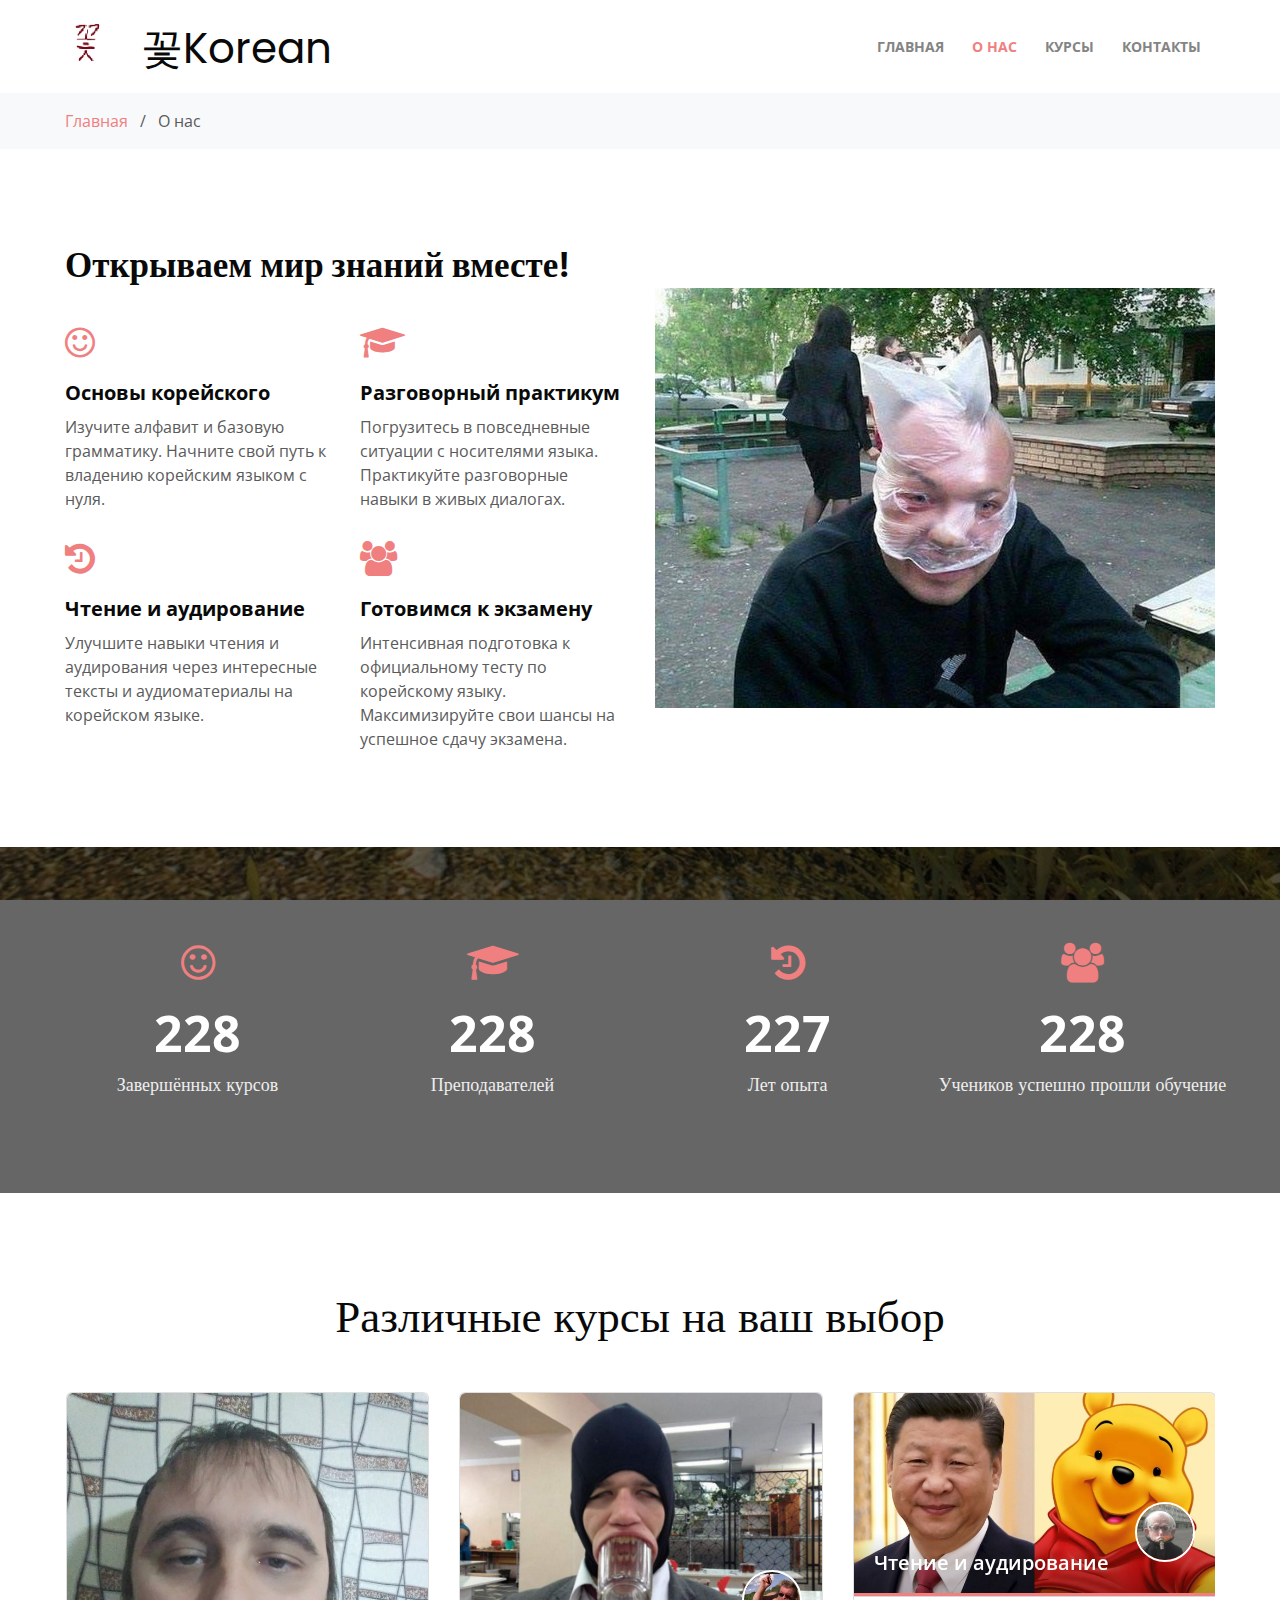
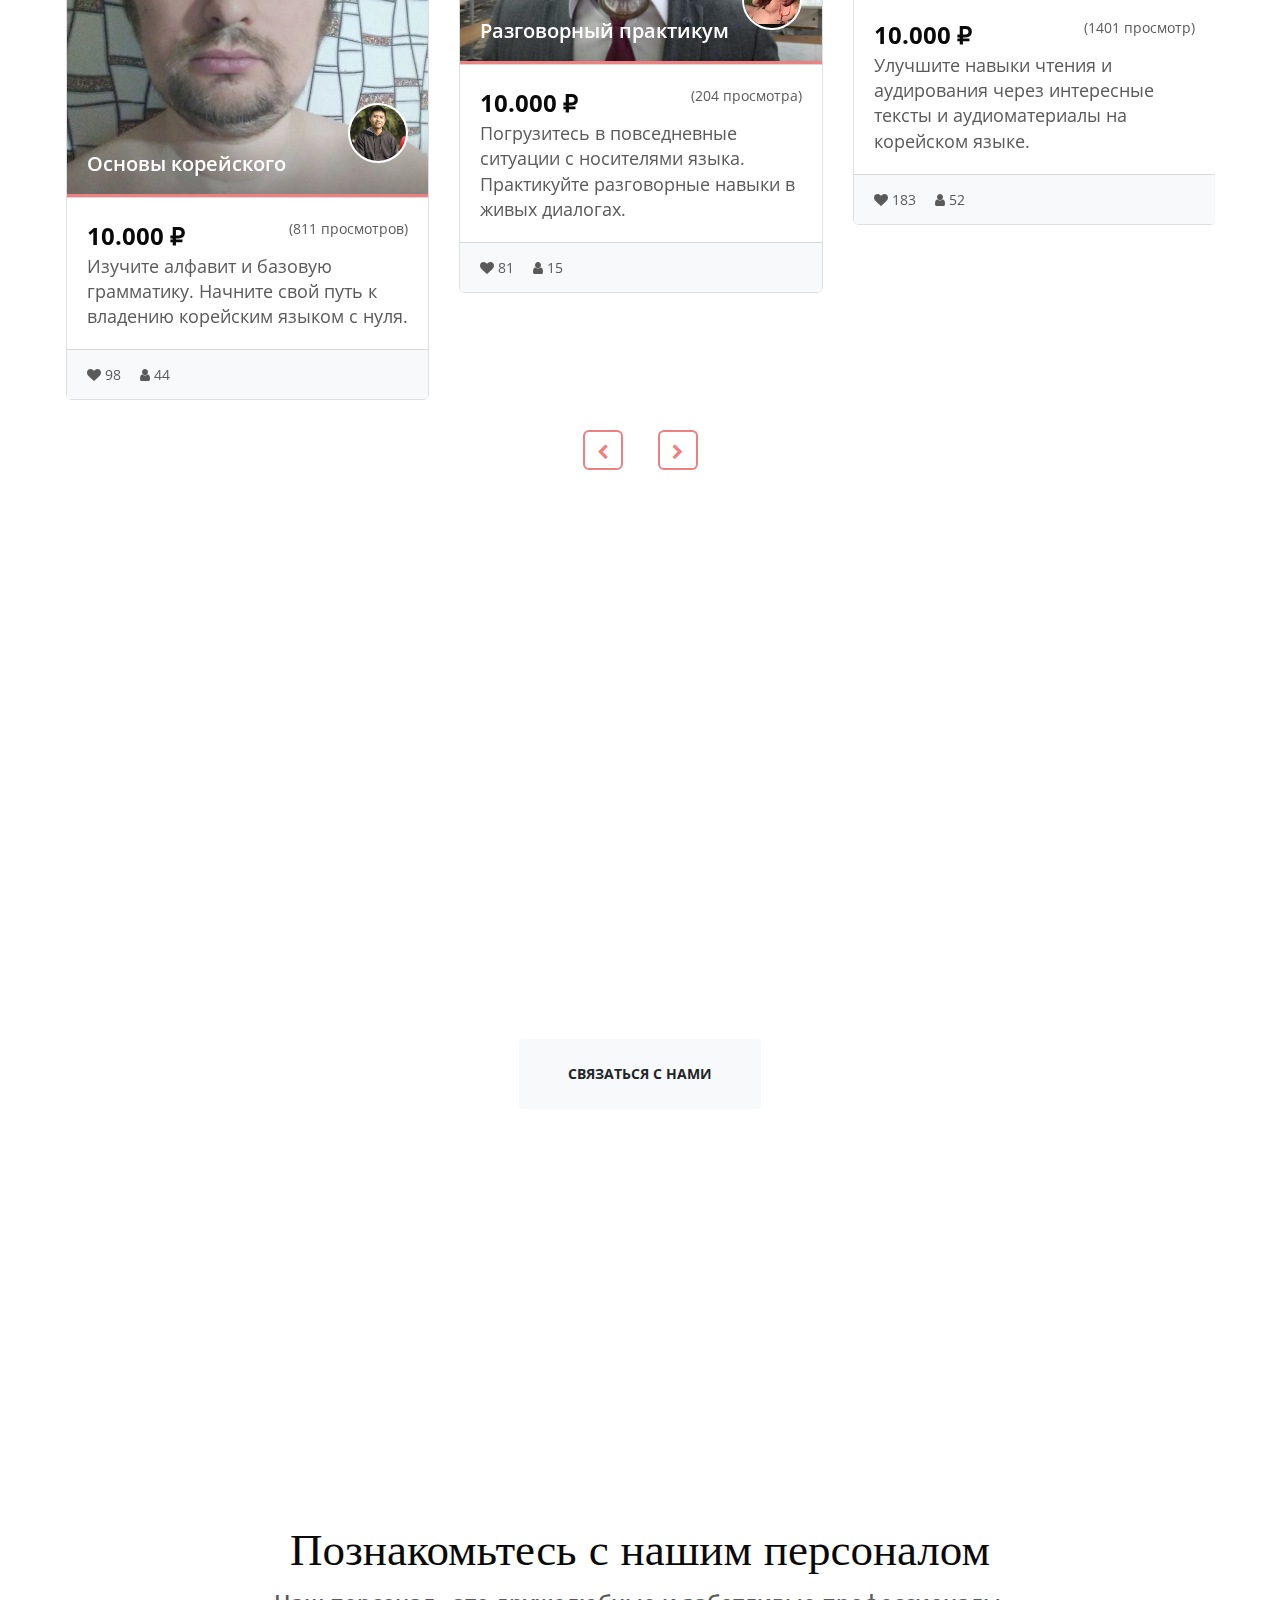
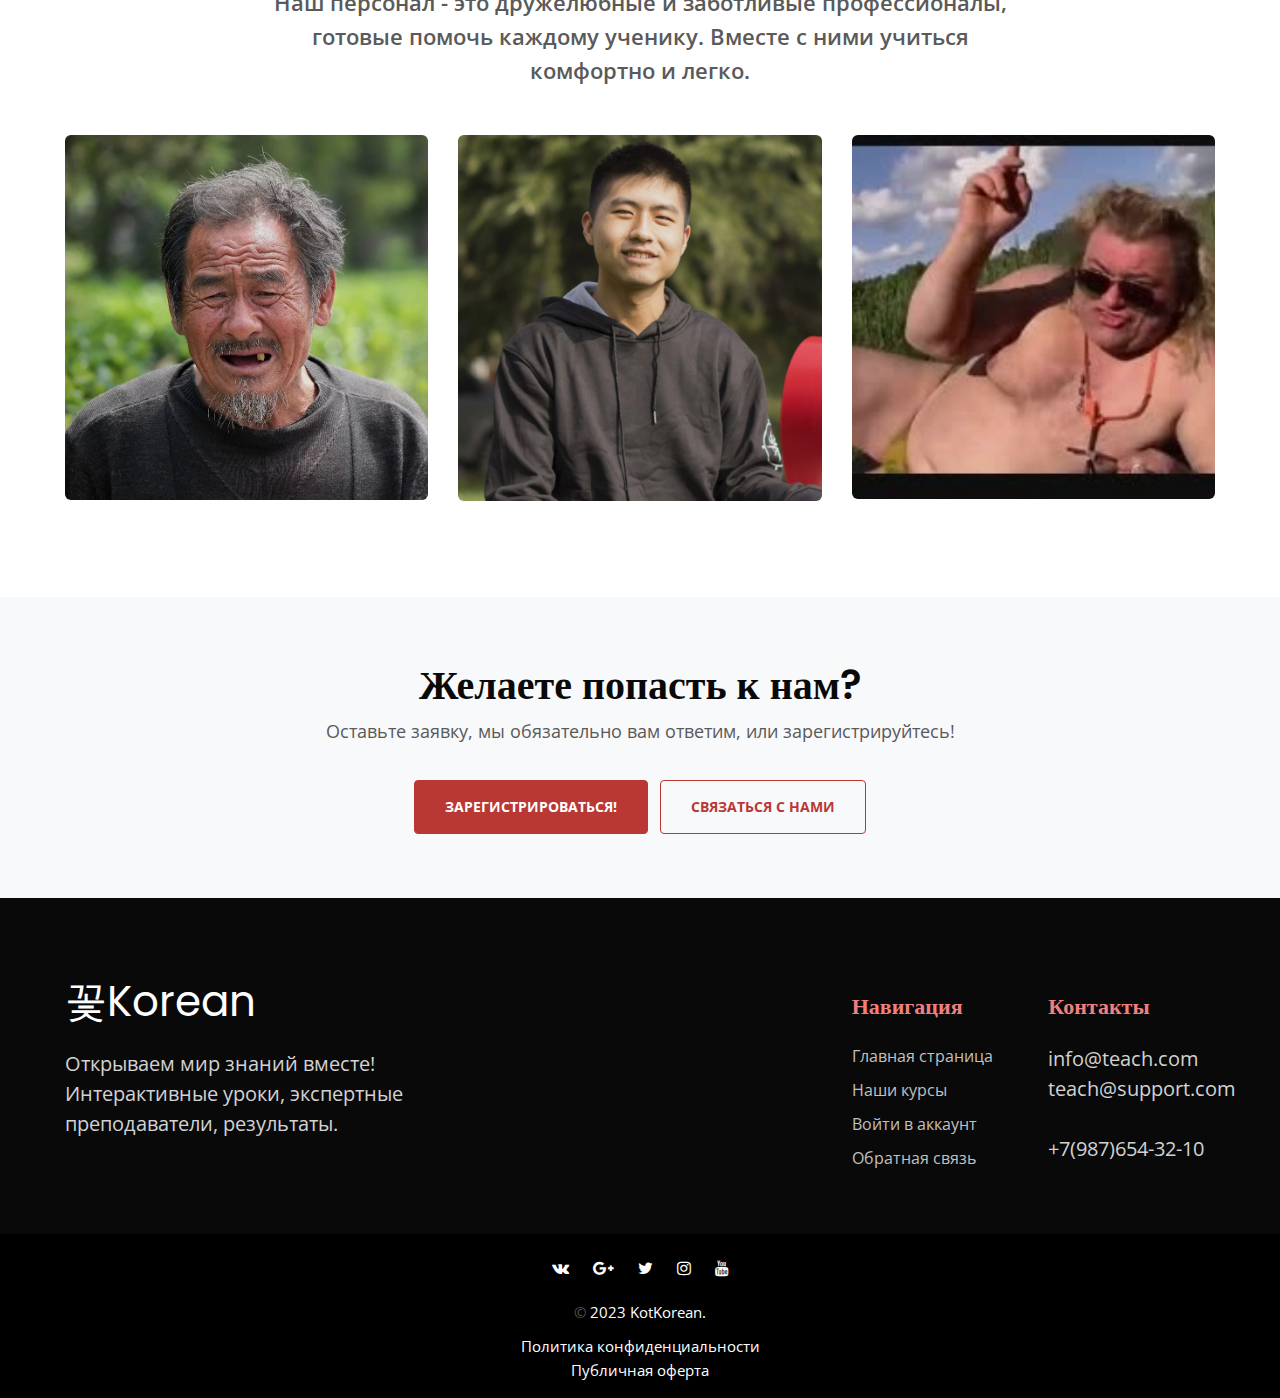
==== commit 2cef7ec0: "obnova" ====
--- a/about.html
+++ b/about.html
@@ -1,7 +1,3 @@
-<!--
-Author: kotkorayouts
-Author URL: http://kotkorayouts.com
--->
 <!doctype html>
 <html lang="ru">
 <head>
@@ -37,7 +33,7 @@
                     <div class="collapse navbar-collapse" id="navbarSupportedContent">
                         <ul class="navbar-nav ml-auto">
                             <li class="nav-item @@about-active">
-                                <a class="nav-link" href="index.html">Главная</a>
+                                <a class="nav-link" href="index.html">Главная </a>
                             </li>
                             <li class="nav-item active">
                                 <a class="nav-link" href="about.html">О нас <span class="sr-only">(current)</span></a>
@@ -71,29 +67,28 @@
             <div class="row cwp23-content align-items-center">
                 <div class="col-lg-6 cwp23-text">
                     <div class="cwp23-title">
-                        <h3>Welcome to the
-                            Professional Education Theme! </h3>
+                        <h3>Открываем мир знаний вместе! </h3>
                     </div>
                     <div class="cwp23-text-cols">
                         <div class="column">
                             <span class="fa fa-smile-o" aria-hidden="true"></span>
-                            <a href="services.html">Group Seminars</a>
-                            <p>consectetur adipisicing elit, sed do eiusmod tempor </p>
+                            <a href="services.html">Основы корейского</a>
+                            <p>Изучите алфавит и базовую грамматику. Начните свой путь к владению корейским языком с нуля.</p>
                         </div>
                         <div class="column">
                             <span class="fa fa-graduation-cap" aria-hidden="true"></span>
-                            <a href="services.html">Trending Courses</a>
-                            <p>consectetur adipisicing elit, sed do eiusmod tempor </p>
+                            <a href="services.html">Разговорный практикум</a>
+                            <p>Погрузитесь в повседневные ситуации с носителями языка. Практикуйте разговорные навыки в живых диалогах.</p>
                         </div>
                         <div class="column">
                             <span class="fa fa-history" aria-hidden="true"></span>
-                            <a href="services.html">Large Library</a>
-                            <p>consectetur adipisicing elit, sed do eiusmod tempor </p>
+                            <a href="services.html">Чтение и аудирование</a>
+                            <p>Улучшите навыки чтения и аудирования через интересные тексты и аудиоматериалы на корейском языке.</p>
                         </div>
                         <div class="column">
                             <span class="fa fa-users" aria-hidden="true"></span>
-                            <a href="services.html">Expert Teachers</a>
-                            <p>consectetur adipisicing elit, sed do eiusmod tempor </p>
+                            <a href="services.html">Готовимся к экзамену</a>
+                            <p>Интенсивная подготовка к официальному тесту по корейскому языку. Максимизируйте свои шансы на успешное сдачу экзамена.</p>
                         </div>
                     </div>
                 </div>
@@ -110,23 +105,23 @@
         <div class="row stats-con text-white">
             <div class="col-md-3 col-6 stats_info counter_grid">
                 <span class="fa fa-smile-o"></span>
-                <p class="counter">196</p>
-                <h4>Complete Courses</h4>
+                <p class="counter">228</p>
+                <h4>Завершённых курсов</h4>
             </div>
             <div class="col-md-3 col-6 stats_info counter_grid1">
                 <span class="fa fa-graduation-cap"></span>
-                <p class="counter">96</p>
-                <h4>Certified Teachers</h4>
+                <p class="counter">228</p>
+                <h4>Преподавателей</h4>
             </div>
             <div class="col-md-3 col-6 stats_info counter_grid mt-md-0 mt-5">
                 <span class="fa fa-history"></span>
-                <p class="counter">25</p>
-                <h4>Years of Experience</h4>
+                <p class="counter">227</p>
+                <h4>Лет опыта</h4>
             </div>
             <div class="col-md-3 col-6 stats_info counter_grid2 mt-md-0 mt-5">
                 <span class="fa fa-users"></span>
-                <p class="counter">890</p>
-                <h4>Students Enrolled</h4>
+                <p class="counter">228</p>
+                <h4>Учеников успешно прошли обучение</h4>
             </div>
         </div>
     </div>
@@ -136,7 +131,7 @@
     <div class="blog py-5" id="courses">
         <div class="container py-lg-5">
             <div class="header-section text-center">
-                <h3 class="mb-2">Various courses to choose from</h3>
+                <h3 class="mb-2">Различные курсы на ваш выбор</h3>
             </div>
 
             <div class="row mt-md-5 mt-4">
@@ -150,20 +145,19 @@
                                     </a>
                                     <div class="author">
                                         <div class="author-image">
-                                            <img src="assets/images/student2.jpg" class="img-fluid rounded-circle" title="Adam Ster" alt="author image">
+                                            <img src="assets/images/student2.jpg" class="img-fluid rounded-circle" title="Преподаватель" alt="author image">
                                         </div>
                                         <div class="course-title">
-                                            <a href="#url">Course Title</a>
+                                            <a href="#url">Основы корейского</a>
                                         </div>
                                     </div>
                                 </div>
                                 <div class="card-body course-details">
                                     <div class="price-review d-flex justify-content-between mb-1align-items-center">
-                                        <p>$149</p>
-                                        <a href="#url" class="reviews d-inline-block">(56 Reviews)</a>
-                                    </div>
-                                    <a href="#url" class="course-desc">At vero eos et accusam et
-                                        justo uo dolores</a>
+                                        <p>10.000 ₽</p>
+                                        <a href="#url" class="reviews d-inline-block">(811 просмотров)</a>
+                                    </div>
+                                    <a href="#url" class="course-desc">Изучите алфавит и базовую грамматику. Начните свой путь к владению корейским языком с нуля.</a>
                                 </div>
                                 <div class="card-footer course-price-view">
                                     <ul class="blog-list">
@@ -171,7 +165,7 @@
                                             <a href="#url"><span class="fa fa-heart"></span> 98</a>
                                         </li>
                                         <li>
-                                            <a href="#url"><span class="fa fa-user"></span> 15</a>
+                                            <a href="#url"><span class="fa fa-user"></span> 44</a>
                                         </li>
                                     </ul>
                                 </div>
@@ -186,25 +180,24 @@
                                     </a>
                                     <div class="author">
                                         <div class="author-image">
-                                            <img src="assets/images/student3.jpg" class="img-fluid rounded-circle" title="Adam Ster" alt="author image">
+                                            <img src="assets/images/student3.jpg" class="img-fluid rounded-circle" title="Преподаватель" alt="author image">
                                         </div>
                                         <div class="course-title">
-                                            <a href="#url">Course Title</a>
+                                            <a href="#url">Разговорный практикум</a>
                                         </div>
                                     </div>
                                 </div>
                                 <div class="card-body course-details">
                                     <div class="price-review d-flex justify-content-between mb-1align-items-center">
-                                        <p>$149</p>
-                                        <a href="#url" class="reviews d-inline-block">(56 Reviews)</a>
-                                    </div>
-                                    <a href="#url" class="course-desc">At vero eos et accusam et
-                                        justo uo dolores</a>
+                                        <p>10.000 ₽</p>
+                                        <a href="#url" class="reviews d-inline-block">(204 просмотра)</a>
+                                    </div>
+                                    <a href="#url" class="course-desc">Погрузитесь в повседневные ситуации с носителями языка. Практикуйте разговорные навыки в живых диалогах.</a>
                                 </div>
                                 <div class="card-footer course-price-view">
                                     <ul class="blog-list">
                                         <li>
-                                            <a href="#url"><span class="fa fa-heart"></span> 98</a>
+                                            <a href="#url"><span class="fa fa-heart"></span> 81</a>
                                         </li>
                                         <li>
                                             <a href="#url"><span class="fa fa-user"></span> 15</a>
@@ -222,28 +215,27 @@
                                     </a>
                                     <div class="author">
                                         <div class="author-image">
-                                            <img src="assets/images/student4.jpg" class="img-fluid rounded-circle" title="Adam Ster" alt="author image">
+                                            <img src="assets/images/student4.jpg" class="img-fluid rounded-circle" title="Преподаватель" alt="author image">
                                         </div>
                                         <div class="course-title">
-                                            <a href="#url">Course Title</a>
+                                            <a href="#url">Чтение и аудирование</a>
                                         </div>
                                     </div>
                                 </div>
                                 <div class="card-body course-details">
                                     <div class="price-review d-flex justify-content-between mb-1align-items-center">
-                                        <p>$149</p>
-                                        <a href="#url" class="reviews d-inline-block">(56 Reviews)</a>
-                                    </div>
-                                    <a href="#url" class="course-desc">At vero eos et accusam et
-                                        justo uo dolores</a>
+                                        <p>10.000 ₽</p>
+                                        <a href="#url" class="reviews d-inline-block">(1401 просмотр)</a>
+                                    </div>
+                                    <a href="#url" class="course-desc">Улучшите навыки чтения и аудирования через интересные тексты и аудиоматериалы на корейском языке.</a>
                                 </div>
                                 <div class="card-footer course-price-view">
                                     <ul class="blog-list">
                                         <li>
-                                            <a href="#url"><span class="fa fa-heart"></span> 98</a>
-                                        </li>
-                                        <li>
-                                            <a href="#url"><span class="fa fa-user"></span> 15</a>
+                                            <a href="#url"><span class="fa fa-heart"></span> 183</a>
+                                        </li>
+                                        <li>
+                                            <a href="#url"><span class="fa fa-user"></span> 52</a>
                                         </li>
                                     </ul>
                                 </div>
@@ -258,28 +250,27 @@
                                     </a>
                                     <div class="author">
                                         <div class="author-image">
-                                            <img src="assets/images/student1.jpg" class="img-fluid rounded-circle" title="Adam Ster" alt="author image">
+                                            <img src="assets/images/student1.jpg" class="img-fluid rounded-circle" title="Преподаватель" alt="author image">
                                         </div>
                                         <div class="course-title">
-                                            <a href="#url">Course Title</a>
+                                            <a href="#url">Готовимся к экзамену</a>
                                         </div>
                                     </div>
                                 </div>
                                 <div class="card-body course-details">
                                     <div class="price-review d-flex justify-content-between mb-1align-items-center">
-                                        <p>$149</p>
-                                        <a href="#url" class="reviews d-inline-block">(56 Reviews)</a>
-                                    </div>
-                                    <a href="#url" class="course-desc">At vero eos et accusam et
-                                        justo uo dolores</a>
+                                        <p>10.000 ₽</p>
+                                        <a href="#url" class="reviews d-inline-block">(560 просмотров)</a>
+                                    </div>
+                                    <a href="#url" class="course-desc">Интенсивная подготовка к официальному тесту по корейскому языку. Максимизируйте свои шансы на успешное сдачу экзамена.</a>
                                 </div>
                                 <div class="card-footer course-price-view">
                                     <ul class="blog-list">
                                         <li>
-                                            <a href="#url"><span class="fa fa-heart"></span> 98</a>
-                                        </li>
-                                        <li>
-                                            <a href="#url"><span class="fa fa-user"></span> 15</a>
+                                            <a href="#url"><span class="fa fa-heart"></span> 39</a>
+                                        </li>
+                                        <li>
+                                            <a href="#url"><span class="fa fa-user"></span> 19</a>
                                         </li>
                                     </ul>
                                 </div>
@@ -299,8 +290,8 @@
         <div class="container">
             <div class="middle-section text-center">
                 <div class="section-width mb-5">
-                    <h2 class="mb-5">We are true to ourselves, and commit to always perform at our best.</h2>
-                    <a href="contact.html" class="btn btn-light theme-button py-2 px-5">Contact Us</a>
+                    <h2 class="mb-5">Мы остаемся верными себе и всегда стремимся к высшим результатам.</h2>
+                    <a href="contact.html" class="btn btn-light theme-button py-2 px-5">Связаться с нами</a>
                 </div>
             </div>
         </div>
@@ -313,9 +304,8 @@
         <div class="container py-lg-5">
             <div class="wthree-title">
                 <div class="header-section text-center">
-                    <h3 class="mb-2">Meet Our Teachers</h3>
-                    <p>Vestibulum volutpat non eros ut vulputate. Nunc id risus accumsan Donec
-                        mi nulla, auctor nec sem a, ornare auctor mi.</p>
+                    <h3 class="mb-2">Познакомьтесь с нашим персоналом</h3>
+                    <p>Наш персонал - это дружелюбные и заботливые профессионалы, готовые помочь каждому ученику. Вместе с ними учиться комфортно и легко.</p>
                 </div>
             </div>
             <div class="row">
@@ -323,20 +313,20 @@
                     <div class="box16">
                         <a href="#url"><img src="assets/images/student1.jpg" alt="" class="img-fluid" /></a>
                         <div class="box-content">
-                            <h3 class="title"><a href="#url">Victoria</a></h3>
-                            <span class="post">Director</span>
-                            <ul class="social">
-                                <li>
-                                    <a href="#" class="facebook">
-                                        <span class="fa fa-facebook-f"></span>
-                                    </a>
-                                </li>
-                                <li>
-                                    <a href="#" class="twitter">
-                                        <span class="fa fa-twitter"></span>
-                                    </a>
-                                </li>
-                            </ul>
+                            <h3 class="title"><a href="#url">Павел</a></h3>
+                            <span class="post">Директор</span>
+<!--                            <ul class="social">-->
+<!--                                <li>-->
+<!--                                    <a href="#" class="facebook">-->
+<!--                                        <span class="fa fa-facebook-f"></span>-->
+<!--                                    </a>-->
+<!--                                </li>-->
+<!--                                <li>-->
+<!--                                    <a href="#" class="twitter">-->
+<!--                                        <span class="fa fa-twitter"></span>-->
+<!--                                    </a>-->
+<!--                                </li>-->
+<!--                            </ul>-->
                         </div>
                     </div>
                 </div>
@@ -344,20 +334,9 @@
                     <div class="box16">
                         <a href="#url"><img src="assets/images/student2.jpg" alt="" class="img-fluid" /></a>
                         <div class="box-content">
-                            <h3 class="title"><a href="#url">Michael</a></h3>
-                            <span class="post">Managing Director</span>
-                            <ul class="social">
-                                <li>
-                                    <a href="#" class="facebook">
-                                        <span class="fa fa-facebook-f"></span>
-                                    </a>
-                                </li>
-                                <li>
-                                    <a href="#" class="twitter">
-                                        <span class="fa fa-twitter"></span>
-                                    </a>
-                                </li>
-                            </ul>
+                            <h3 class="title"><a href="#url">Михаил</a></h3>
+                            <span class="post">Менеджер</span>
+
                         </div>
                     </div>
                 </div>
@@ -365,86 +344,74 @@
                     <div class="box16">
                         <a href="#url"><img src="assets/images/student3.jpg" alt="" class="img-fluid" /></a>
                         <div class="box-content">
-                            <h3 class="title"><a href="#url">George</a></h3>
-                            <span class="post">Designer</a></span>
-                            <ul class="social">
-                                <li>
-                                    <a href="#" class="facebook">
-                                        <span class="fa fa-facebook-f"></span>
-                                    </a>
-                                </li>
-                                <li>
-                                    <a href="#" class="twitter">
-                                        <span class="fa fa-twitter"></span>
-                                    </a>
-                                </li>
-                            </ul>
+                            <h3 class="title"><a href="#url">Никита</a></h3>
+                            <span class="post">Дизайнер</a></span>
                         </div>
                     </div>
                 </div>
-                <div class="col-lg-4 col-sm-6 mt-5">
-                    <div class="box16">
-                        <a href="#url"><img src="assets/images/student4.jpg" alt="" class="img-fluid" /></a>
-                        <div class="box-content">
-                            <h3 class="title"><a href="#url">George</a></h3>
-                            <span class="post">Designer</a></span>
-                            <ul class="social">
-                                <li>
-                                    <a href="#" class="facebook">
-                                        <span class="fa fa-facebook-f"></span>
-                                    </a>
-                                </li>
-                                <li>
-                                    <a href="#" class="twitter">
-                                        <span class="fa fa-twitter"></span>
-                                    </a>
-                                </li>
-                            </ul>
-                        </div>
-                    </div>
-                </div>
-                <div class="col-lg-4 col-sm-6 mt-5">
-                    <div class="box16">
-                        <a href="#url"><img src="assets/images/student1.jpg" alt="" class="img-fluid" /></a>
-                        <div class="box-content">
-                            <h3 class="title"><a href="#url">Victoria</a></h3>
-                            <span class="post">Director</span>
-                            <ul class="social">
-                                <li>
-                                    <a href="#" class="facebook">
-                                        <span class="fa fa-facebook-f"></span>
-                                    </a>
-                                </li>
-                                <li>
-                                    <a href="#" class="twitter">
-                                        <span class="fa fa-twitter"></span>
-                                    </a>
-                                </li>
-                            </ul>
-                        </div>
-                    </div>
-                </div>
-                <div class="col-lg-4 col-sm-6 mt-5">
-                    <div class="box16">
-                        <a href="#url"><img src="assets/images/student2.jpg" alt="" class="img-fluid" /></a>
-                        <div class="box-content">
-                            <h3 class="title"><a href="#url">Michael</a></h3>
-                            <span class="post">Managing Director</span>
-                            <ul class="social">
-                                <li>
-                                    <a href="#" class="facebook">
-                                        <span class="fa fa-facebook-f"></span>
-                                    </a>
-                                </li>
-                                <li>
-                                    <a href="#" class="twitter">
-                                        <span class="fa fa-twitter"></span>
-                                    </a>
-                                </li>
-                            </ul>
-                        </div>
-                    </div>
-                </div>
+<!--                <div class="col-lg-4 col-sm-6 mt-5">-->
+<!--                    <div class="box16">-->
+<!--                        <a href="#url"><img src="assets/images/student4.jpg" alt="" class="img-fluid" /></a>-->
+<!--                        <div class="box-content">-->
+<!--                            <h3 class="title"><a href="#url">George</a></h3>-->
+<!--                            <span class="post">Designer</a></span>-->
+<!--                            <ul class="social">-->
+<!--                                <li>-->
+<!--                                    <a href="#" class="facebook">-->
+<!--                                        <span class="fa fa-facebook-f"></span>-->
+<!--                                    </a>-->
+<!--                                </li>-->
+<!--                                <li>-->
+<!--                                    <a href="#" class="twitter">-->
+<!--                                        <span class="fa fa-twitter"></span>-->
+<!--                                    </a>-->
+<!--                                </li>-->
+<!--                            </ul>-->
+<!--                        </div>-->
+<!--                    </div>-->
+<!--                </div>-->
+<!--                <div class="col-lg-4 col-sm-6 mt-5">-->
+<!--                    <div class="box16">-->
+<!--                        <a href="#url"><img src="assets/images/student1.jpg" alt="" class="img-fluid" /></a>-->
+<!--                        <div class="box-content">-->
+<!--                            <h3 class="title"><a href="#url">Victoria</a></h3>-->
+<!--                            <span class="post">Director</span>-->
+<!--                            <ul class="social">-->
+<!--                                <li>-->
+<!--                                    <a href="#" class="facebook">-->
+<!--                                        <span class="fa fa-facebook-f"></span>-->
+<!--                                    </a>-->
+<!--                                </li>-->
+<!--                                <li>-->
+<!--                                    <a href="#" class="twitter">-->
+<!--                                        <span class="fa fa-twitter"></span>-->
+<!--                                    </a>-->
+<!--                                </li>-->
+<!--                            </ul>-->
+<!--                        </div>-->
+<!--                    </div>-->
+<!--                </div>-->
+<!--                <div class="col-lg-4 col-sm-6 mt-5">-->
+<!--                    <div class="box16">-->
+<!--                        <a href="#url"><img src="assets/images/student2.jpg" alt="" class="img-fluid" /></a>-->
+<!--                        <div class="box-content">-->
+<!--                            <h3 class="title"><a href="#url">Michael</a></h3>-->
+<!--                            <span class="post">Managing Director</span>-->
+<!--                            <ul class="social">-->
+<!--                                <li>-->
+<!--                                    <a href="#" class="facebook">-->
+<!--                                        <span class="fa fa-facebook-f"></span>-->
+<!--                                    </a>-->
+<!--                                </li>-->
+<!--                                <li>-->
+<!--                                    <a href="#" class="twitter">-->
+<!--                                        <span class="fa fa-twitter"></span>-->
+<!--                                    </a>-->
+<!--                                </li>-->
+<!--                            </ul>-->
+<!--                        </div>-->
+<!--                    </div>-->
+<!--                </div>-->
             </div>
         </div>
     </div>
@@ -452,10 +419,10 @@
 <!-- //team -->
 <section class="kotkor-quote py-5">
     <div class="container py-lg-3">
-        <h3>Want to Join?</h3>
-        <p>Lorem ipsum dolor sit amet elit. Nisi facere reprehenderit!</p>
-        <a href="contact.html" class="btn btn-secondary theme-button">Become a Teacher</a>
-        <a href="#signup.html" class="btn btn-outline-secondary theme-button ml-2">Sign Up</a>
+        <h3>Желаете попасть к нам?</h3>
+        <p>Оставьте заявку, мы обязательно вам ответим, или зарегистрируйтесь!</p>
+        <a href="signup.html" class="btn btn-secondary theme-button">Зарегистрироваться!</a>
+        <a href="contact.html" class="btn btn-outline-secondary theme-button ml-2">Связаться с нами</a>
     </div>
 </section>
 <!-- footer -->
@@ -464,45 +431,41 @@
         <div class="container pb-lg-3">
             <div class="row footer-top-29">
                 <div class="col-lg-4 col-md-6 footer-list-29 footer-1 mt-md-4">
-                    <a class="footer-logo mb-md-3 mb-2" href="#url"><img src="assets/images/111.png" alt="" />Skill</a>
-                    <p>We amplify important ideas in mathematics education to help teachers grow their practice and our profession. Lorem ipsum dolor sit
-                        amet consectetur adipisicing elit.</p>
-                </div>
+                    <a class="footer-logo mb-md-3 mb-2" href="index.html">꽃Korean</a>
+                    <p>Открываем мир знаний вместе! Интерактивные уроки, экспертные преподаватели, результаты.</p>
+                </div>
+
+                <div class="col-lg-2 col-md-6 footer-list-29 footer-3 mt-5">
+
+                    <ul>
+                        <p>&nbsp;</p>
+                    </ul>
+                </div>
+
+                <div class="col-lg-2 col-md-6 footer-list-29 footer-3 mt-5">
+
+                    <ul>
+                        <p>&nbsp;</p>
+                    </ul>
+                </div>
+
                 <div class="col-lg-2 col-md-6 footer-list-29 footer-2 mt-5">
-                    <h6 class="footer-title-29">Explore More</h6>
+                    <h6 class="footer-title-29">Навигация</h6>
                     <ul>
-                        <li><a href="#gallery.html">Gallery</a></li>
-                        <li><a href="#courses.html">Courses</a></li>
-                        <li><a href="#landing-single.html">Landing Page</a></li>
-                        <li><a href="#signup.html">Apply Now</a></li>
-                        <li><a href="contact.html">Buy Course Online</a></li>
+                        <li><a href="index.html">Главная страница</a></li>
+                        <li><a href="services.html">Наши курсы</a></li>
+                        <li><a href="signup.html">Войти в аккаунт</a></li>
+                        <li><a href="contact.html">Обратная связь</a></li>
                     </ul>
                 </div>
-                <div class="col-lg-4 col-md-6 footer-list-29 footer-3 mt-5">
-                    <div class="properties">
-                        <h6 class="footer-title-29">Recent Post</h6>
-                        <a class="d-grid twitter-feed" href="#blog-single.html">
-                            <img src="assets/images/g1.jpg" class="img-fluid rounded" alt="">
-                            <p>How to get Programming language Cartification in 45 days.</p>
-                        </a>
-                        <a class="d-grid twitter-feed" href="#blog-single.html">
-                            <img src="assets/images/g2.jpg" class="img-fluid rounded" alt="">
-                            <p>Top class learning from anywhere Lorem ipsum dolor sit amet.</p>
-                        </a>
-                        <a class="d-grid twitter-feed" href="#blog-single.html">
-                            <img src="assets/images/g3.jpg" class="img-fluid rounded" alt="">
-                            <p>Improving lives through learning Lorem ipsum dolor sit amet.</p>
-                        </a>
-                    </div>
-                </div>
-                <div class="col-lg-2 col-md-6 footer-list-29 footer-4 mt-5">
-                    <h6 class="footer-title-29">Quick Links</h6>
+
+                <div class="col-lg-2 col-md-6 footer-list-29 footer-3 mt-5">
+                    <h6 class="footer-title-29">Контакты</h6>
                     <ul>
-                        <li><a href="index.html">Home</a></li>
-                        <li><a href="about.html">About</a></li>
-                        <li><a href="services.html">Services</a></li>
-                        <li><a href="#blog.html"> Blog</a></li>
-                        <li><a href="contact.html">Contact</a></li>
+                        <p>info@teach.com</p>
+                        <p>teach@support.com</p>
+                        <p>&nbsp;</p>
+                        <p>+7(987)654-32-10</p>
                     </ul>
                 </div>
             </div>
@@ -512,21 +475,23 @@
         <div class="container">
             <div class="footers14-bottom text-center">
                 <div class="social">
-                    <a href="#facebook" class="facebook"><span class="fa fa-facebook" aria-hidden="true"></span></a>
+                    <a href="#vk" class="facebook"><span class="fa fa-vk" aria-hidden="true"></span></a>
                     <a href="#google" class="google"><span class="fa fa-google-plus" aria-hidden="true"></span></a>
                     <a href="#twitter" class="twitter"><span class="fa fa-twitter" aria-hidden="true"></span></a>
                     <a href="#instagram" class="instagram"><span class="fa fa-instagram" aria-hidden="true"></span></a>
                     <a href="#youtube" class="youtube"><span class="fa fa-youtube" aria-hidden="true"></span></a>
                 </div>
                 <div class="copyright mt-1">
-                    <p>&copy; 2020 Skill. All Rights Reserved | Design by <a href="https://kotkorayouts.com/">kotkorayouts</a></p>
+                    <p>&copy; <a>2023 KotKorean.</a></p>
+                    <li><a href="privacypolicy.html">Политика конфиденциальности</a></li>
+                    <li><a href="publicoffer.html">Публичная оферта</a></li>
                 </div>
             </div>
         </div>
     </div>
 
     <!-- move top -->
-    <button onclick="topFunction()" id="movetop" title="Go to top">
+    <button onclick="topFunction()" id="movetop">
         <span class="fa fa-angle-up" aria-hidden="true"></span>
     </button>
     <script>
@@ -605,8 +570,8 @@
         })
     })
 </script>
-<!-- //script for owlcarousel -->
-<!-- //testimonials owlcarousel -->
+<!-- //script for carousel -->
+<!-- //testimonials carousel -->
 
 <!-- script for courses -->
 <script>
--- a/assets/css/style-starter.css
+++ b/assets/css/style-starter.css
@@ -11995,7 +11995,6 @@
 
 .kotkor-services1 .bottomgrids h4 a {
   font-size: 24px;
-  text-transform: capitalize;
   color: #fff;
   font-weight: 600; }
 
